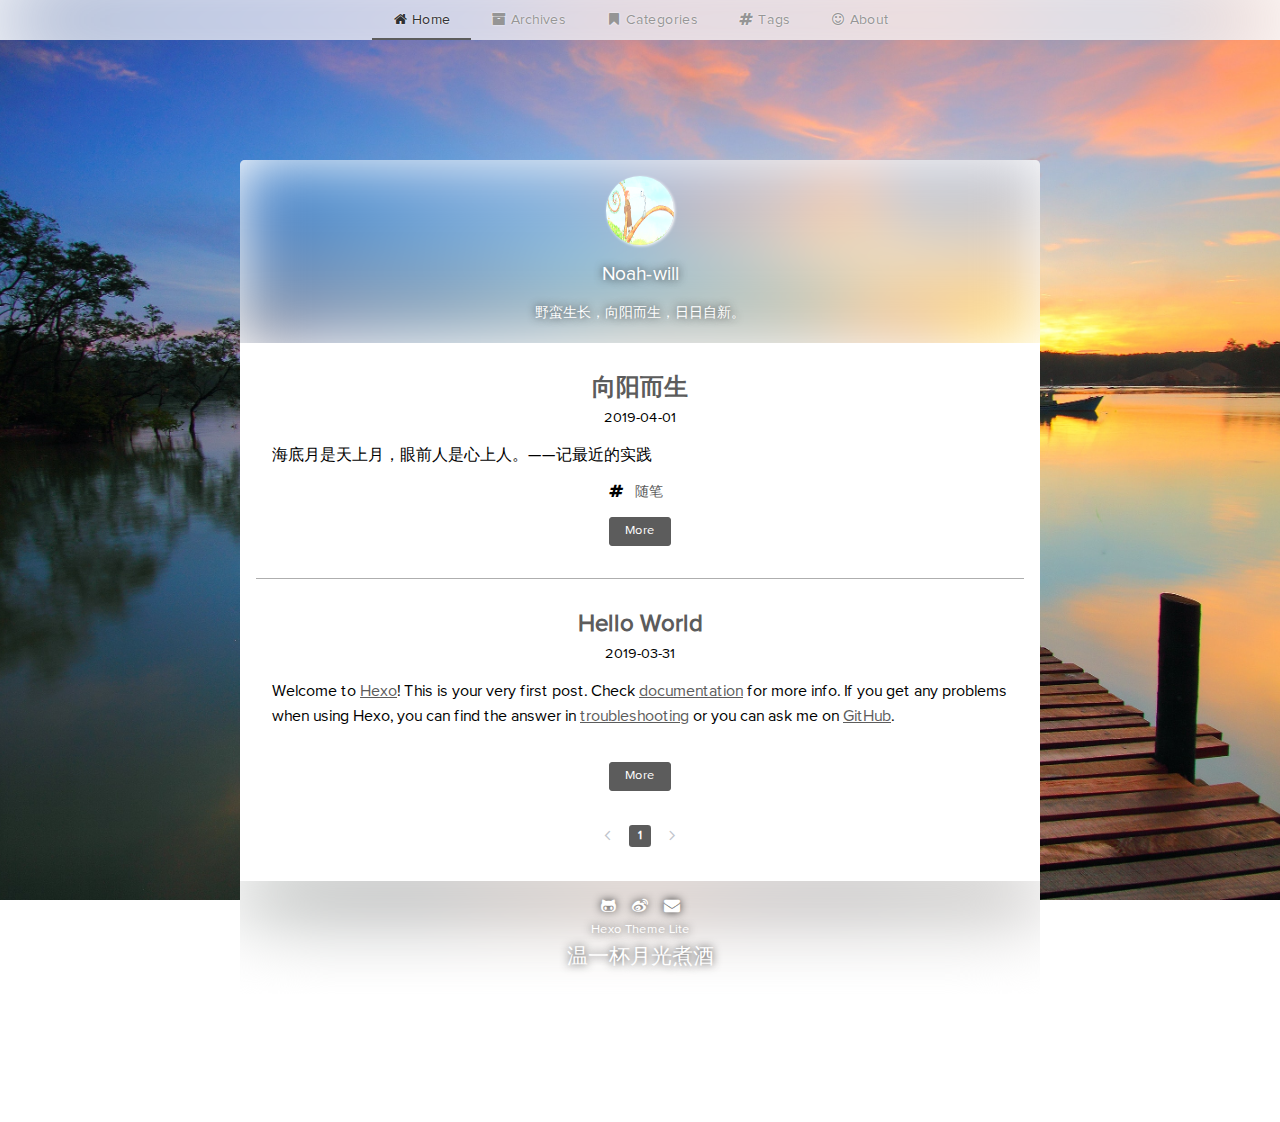
==== about/index.html @ 30b0fc9c "Site updated: 2019-04-03 15:58:16" ====
<!doctype html><html lang="en"><head><meta name="generator" content="Hexo 3.8.0"><meta charset="UTF-8"><meta name="viewport" content="width=device-width,user-scalable=no,initial-scale=1,maximum-scale=1,minimum-scale=1"><meta http-equiv="X-UA-Compatible" content="ie=edge"><link rel="shortcut icon" href="/static/favicon.ico"><title>温一杯月光煮酒</title><link href="/static/css/app.c64eadfc8d3abfc9d85514dba4054813.css" rel="stylesheet"></head><body><div id="app"></div><script type="text/javascript" src="/static/js/manifest.992b63bf2abbf3194771.js"></script><script type="text/javascript" src="/static/js/vendor.e12dc8c9af1f7aa12436.js"></script><script type="text/javascript" src="/static/js/app.bc036f9167871d39aecf.js"></script></body></html>
---- static/css/app.c64eadfc8d3abfc9d85514dba4054813.css ----
#app[data-v-75a8d7e8]{min-height:100vh;display:-webkit-box;display:-ms-flexbox;display:flex;-webkit-box-orient:vertical;-webkit-box-direction:normal;-ms-flex-flow:column nowrap;flex-flow:column nowrap}.app-footer[data-v-75a8d7e8],.app-header[data-v-75a8d7e8]{display:-webkit-box;display:-ms-flexbox;display:flex;-webkit-box-pack:center;-ms-flex-pack:center;justify-content:center;-webkit-box-align:end;-ms-flex-align:end;align-items:flex-end;margin-top:10rem}.app-footer[data-v-75a8d7e8]{-webkit-box-flex:1;-ms-flex-positive:1;flex-grow:1}.app-dep-footer[data-v-75a8d7e8]{margin-top:0;margin-bottom:8rem;-webkit-box-align:start;-ms-flex-align:start;align-items:flex-start}.app-dep-footer>div[data-v-75a8d7e8]{border-bottom-left-radius:.3rem;border-bottom-right-radius:.3rem}.app-body[data-v-75a8d7e8]{box-sizing:border-box;background-color:#fff;padding:2rem 1rem}.app-dep-footer-body[data-v-75a8d7e8]{border-bottom-left-radius:0;border-bottom-right-radius:0}.fade-enter-active,.fade-leave-active{transition:all .2s ease}.fade-enter,.fade-leave-active{opacity:0}#top-nav[data-v-26df1257]{position:fixed;top:0;left:0;right:0;height:40px;z-index:1000;overflow:hidden;color:#fff;text-shadow:1px 1px 8px #444}#top-nav .main-menu[data-v-26df1257]{width:100%}.dropdown-item[data-v-26df1257]{display:-webkit-box;display:-ms-flexbox;display:flex;-webkit-box-align:center;-ms-flex-align:center;align-items:center}.dropdown-item .icon[data-v-26df1257]{width:1rem;text-align:center;margin-right:.3rem}.dropdown-item .item-name[data-v-26df1257]{-webkit-box-flex:1;-ms-flex-positive:1;flex-grow:1}.blur[data-v-26df1257]{display:-webkit-box;display:-ms-flexbox;display:flex;-webkit-box-align:center;-ms-flex-align:center;align-items:center}.menu-btn>span[data-v-26df1257]{margin-right:.2rem}.item-icon[data-v-26df1257]{display:inline-block;width:1rem;text-align:center}.el-menu--horizontal[data-v-26df1257]{display:-webkit-box;display:-ms-flexbox;display:flex;-webkit-box-pack:center;-ms-flex-pack:center;justify-content:center}.el-menu--horizontal .el-menu-item[data-v-26df1257]{line-height:40px;height:40px;text-shadow:0 0 2px #fff;color:#959595}.el-menu--horizontal .el-menu-item i[data-v-26df1257]{color:inherit}.el-menu--horizontal .el-menu-item[data-v-26df1257]:focus,.el-menu--horizontal .el-menu-item[data-v-26df1257]:hover{background-color:hsla(0,0%,100%,0)}.el-menu--horizontal .el-menu-item [data-v-26df1257]{vertical-align:unset}.el-menu--horizontal .is-active[data-v-26df1257]{color:#5c5c5c}.el-menu[data-v-26df1257]{background-color:hsla(0,0%,100%,0)}.container{width:800px;margin-left:auto;margin-right:auto}@media (max-width:768px){.container{width:100%}}@media (max-width:768px){.top-left-padding{padding-left:1rem}}#lite-header[data-v-73f77182]{display:-webkit-box;display:-ms-flexbox;display:flex;-webkit-box-orient:vertical;-webkit-box-direction:normal;-ms-flex-flow:column nowrap;flex-flow:column nowrap;-webkit-box-align:center;-ms-flex-align:center;align-items:center;-webkit-box-pack:center;-ms-flex-pack:center;justify-content:center;text-shadow:0 0 .5rem #2e2e2e;border-top-left-radius:.3rem;border-top-right-radius:.3rem;padding:1rem}.avatar[data-v-73f77182]{display:inline-block;width:4.3rem;height:4.3rem;border-radius:50%;box-shadow:1px 1px 3px #fff}.author[data-v-73f77182]{font-size:1.2em;margin-bottom:.3rem}.description[data-v-73f77182]{font-size:.9em;margin-bottom:.3rem}#lite-footer[data-v-6f0f8eb1]{display:-webkit-box;display:-ms-flexbox;display:flex;-webkit-box-orient:vertical;-webkit-box-direction:normal;-ms-flex-flow:column nowrap;flex-flow:column nowrap;-webkit-box-align:center;-ms-flex-align:center;align-items:center;-webkit-box-pack:center;-ms-flex-pack:center;justify-content:center;text-shadow:0 0 .5rem #2e2e2e;padding:1rem 0 .5rem}#lite-footer>[data-v-6f0f8eb1]{margin-top:0;margin-bottom:.5rem}#lite-footer>[data-v-6f0f8eb1]:last-child{margin-bottom:0}#lite-footer a[data-v-6f0f8eb1]{color:inherit;transition:-webkit-transform .1s;transition:transform .1s;transition:transform .1s,-webkit-transform .1s}#lite-footer a[data-v-6f0f8eb1]:hover{-webkit-transform:scale(1.1);transform:scale(1.1)}.icon-list[data-v-6f0f8eb1]{display:-webkit-box;display:-ms-flexbox;display:flex}.icon-list>a[data-v-6f0f8eb1]{margin:0 .5rem}.powered-by[data-v-6f0f8eb1]{font-size:.8em}.title[data-v-6f0f8eb1]{font-size:1.3em}
/*!
 *  Font Awesome 4.7.0 by @davegandy - http://fontawesome.io - @fontawesome
 *  License - http://fontawesome.io/license (Font: SIL OFL 1.1, CSS: MIT License)
 */@font-face{font-family:FontAwesome;src:url(/static/fonts/fontawesome-webfont.674f50d.eot);src:url(/static/fonts/fontawesome-webfont.674f50d.eot?#iefix&v=4.7.0) format("embedded-opentype"),url(/static/fonts/fontawesome-webfont.af7ae50.woff2) format("woff2"),url(/static/fonts/fontawesome-webfont.fee66e7.woff) format("woff"),url(/static/fonts/fontawesome-webfont.b06871f.ttf) format("truetype"),url(/static/img/fontawesome-webfont.912ec66.svg#fontawesomeregular) format("svg");font-weight:400;font-style:normal}.fa{display:inline-block;font:normal normal normal 14px/1 FontAwesome;font-size:inherit;text-rendering:auto;-webkit-font-smoothing:antialiased;-moz-osx-font-smoothing:grayscale}.fa-lg{font-size:1.33333333em;line-height:.75em;vertical-align:-15%}.fa-2x{font-size:2em}.fa-3x{font-size:3em}.fa-4x{font-size:4em}.fa-5x{font-size:5em}.fa-fw{width:1.28571429em;text-align:center}.fa-ul{padding-left:0;margin-left:2.14285714em;list-style-type:none}.fa-ul>li{position:relative}.fa-li{position:absolute;left:-2.14285714em;width:2.14285714em;top:.14285714em;text-align:center}.fa-li.fa-lg{left:-1.85714286em}.fa-border{padding:.2em .25em .15em;border:.08em solid #eee;border-radius:.1em}.fa-pull-left{float:left}.fa-pull-right{float:right}.fa.fa-pull-left{margin-right:.3em}.fa.fa-pull-right{margin-left:.3em}.pull-right{float:right}.pull-left{float:left}.fa.pull-left{margin-right:.3em}.fa.pull-right{margin-left:.3em}.fa-spin{-webkit-animation:fa-spin 2s infinite linear;animation:fa-spin 2s infinite linear}.fa-pulse{-webkit-animation:fa-spin 1s infinite steps(8);animation:fa-spin 1s infinite steps(8)}@-webkit-keyframes fa-spin{0%{-webkit-transform:rotate(0deg);transform:rotate(0deg)}to{-webkit-transform:rotate(359deg);transform:rotate(359deg)}}@keyframes fa-spin{0%{-webkit-transform:rotate(0deg);transform:rotate(0deg)}to{-webkit-transform:rotate(359deg);transform:rotate(359deg)}}.fa-rotate-90{-ms-filter:"progid:DXImageTransform.Microsoft.BasicImage(rotation=1)";-webkit-transform:rotate(90deg);transform:rotate(90deg)}.fa-rotate-180{-ms-filter:"progid:DXImageTransform.Microsoft.BasicImage(rotation=2)";-webkit-transform:rotate(180deg);transform:rotate(180deg)}.fa-rotate-270{-ms-filter:"progid:DXImageTransform.Microsoft.BasicImage(rotation=3)";-webkit-transform:rotate(270deg);transform:rotate(270deg)}.fa-flip-horizontal{-ms-filter:"progid:DXImageTransform.Microsoft.BasicImage(rotation=0, mirror=1)";-webkit-transform:scaleX(-1);transform:scaleX(-1)}.fa-flip-vertical{-ms-filter:"progid:DXImageTransform.Microsoft.BasicImage(rotation=2, mirror=1)";-webkit-transform:scaleY(-1);transform:scaleY(-1)}:root .fa-flip-horizontal,:root .fa-flip-vertical,:root .fa-rotate-90,:root .fa-rotate-180,:root .fa-rotate-270{-webkit-filter:none;filter:none}.fa-stack{position:relative;display:inline-block;width:2em;height:2em;line-height:2em;vertical-align:middle}.fa-stack-1x,.fa-stack-2x{position:absolute;left:0;width:100%;text-align:center}.fa-stack-1x{line-height:inherit}.fa-stack-2x{font-size:2em}.fa-inverse{color:#fff}.fa-glass:before{content:"\F000"}.fa-music:before{content:"\F001"}.fa-search:before{content:"\F002"}.fa-envelope-o:before{content:"\F003"}.fa-heart:before{content:"\F004"}.fa-star:before{content:"\F005"}.fa-star-o:before{content:"\F006"}.fa-user:before{content:"\F007"}.fa-film:before{content:"\F008"}.fa-th-large:before{content:"\F009"}.fa-th:before{content:"\F00A"}.fa-th-list:before{content:"\F00B"}.fa-check:before{content:"\F00C"}.fa-close:before,.fa-remove:before,.fa-times:before{content:"\F00D"}.fa-search-plus:before{content:"\F00E"}.fa-search-minus:before{content:"\F010"}.fa-power-off:before{content:"\F011"}.fa-signal:before{content:"\F012"}.fa-cog:before,.fa-gear:before{content:"\F013"}.fa-trash-o:before{content:"\F014"}.fa-home:before{content:"\F015"}.fa-file-o:before{content:"\F016"}.fa-clock-o:before{content:"\F017"}.fa-road:before{content:"\F018"}.fa-download:before{content:"\F019"}.fa-arrow-circle-o-down:before{content:"\F01A"}.fa-arrow-circle-o-up:before{content:"\F01B"}.fa-inbox:before{content:"\F01C"}.fa-play-circle-o:before{content:"\F01D"}.fa-repeat:before,.fa-rotate-right:before{content:"\F01E"}.fa-refresh:before{content:"\F021"}.fa-list-alt:before{content:"\F022"}.fa-lock:before{content:"\F023"}.fa-flag:before{content:"\F024"}.fa-headphones:before{content:"\F025"}.fa-volume-off:before{content:"\F026"}.fa-volume-down:before{content:"\F027"}.fa-volume-up:before{content:"\F028"}.fa-qrcode:before{content:"\F029"}.fa-barcode:before{content:"\F02A"}.fa-tag:before{content:"\F02B"}.fa-tags:before{content:"\F02C"}.fa-book:before{content:"\F02D"}.fa-bookmark:before{content:"\F02E"}.fa-print:before{content:"\F02F"}.fa-camera:before{content:"\F030"}.fa-font:before{content:"\F031"}.fa-bold:before{content:"\F032"}.fa-italic:before{content:"\F033"}.fa-text-height:before{content:"\F034"}.fa-text-width:before{content:"\F035"}.fa-align-left:before{content:"\F036"}.fa-align-center:before{content:"\F037"}.fa-align-right:before{content:"\F038"}.fa-align-justify:before{content:"\F039"}.fa-list:before{content:"\F03A"}.fa-dedent:before,.fa-outdent:before{content:"\F03B"}.fa-indent:before{content:"\F03C"}.fa-video-camera:before{content:"\F03D"}.fa-image:before,.fa-photo:before,.fa-picture-o:before{content:"\F03E"}.fa-pencil:before{content:"\F040"}.fa-map-marker:before{content:"\F041"}.fa-adjust:before{content:"\F042"}.fa-tint:before{content:"\F043"}.fa-edit:before,.fa-pencil-square-o:before{content:"\F044"}.fa-share-square-o:before{content:"\F045"}.fa-check-square-o:before{content:"\F046"}.fa-arrows:before{content:"\F047"}.fa-step-backward:before{content:"\F048"}.fa-fast-backward:before{content:"\F049"}.fa-backward:before{content:"\F04A"}.fa-play:before{content:"\F04B"}.fa-pause:before{content:"\F04C"}.fa-stop:before{content:"\F04D"}.fa-forward:before{content:"\F04E"}.fa-fast-forward:before{content:"\F050"}.fa-step-forward:before{content:"\F051"}.fa-eject:before{content:"\F052"}.fa-chevron-left:before{content:"\F053"}.fa-chevron-right:before{content:"\F054"}.fa-plus-circle:before{content:"\F055"}.fa-minus-circle:before{content:"\F056"}.fa-times-circle:before{content:"\F057"}.fa-check-circle:before{content:"\F058"}.fa-question-circle:before{content:"\F059"}.fa-info-circle:before{content:"\F05A"}.fa-crosshairs:before{content:"\F05B"}.fa-times-circle-o:before{content:"\F05C"}.fa-check-circle-o:before{content:"\F05D"}.fa-ban:before{content:"\F05E"}.fa-arrow-left:before{content:"\F060"}.fa-arrow-right:before{content:"\F061"}.fa-arrow-up:before{content:"\F062"}.fa-arrow-down:before{content:"\F063"}.fa-mail-forward:before,.fa-share:before{content:"\F064"}.fa-expand:before{content:"\F065"}.fa-compress:before{content:"\F066"}.fa-plus:before{content:"\F067"}.fa-minus:before{content:"\F068"}.fa-asterisk:before{content:"\F069"}.fa-exclamation-circle:before{content:"\F06A"}.fa-gift:before{content:"\F06B"}.fa-leaf:before{content:"\F06C"}.fa-fire:before{content:"\F06D"}.fa-eye:before{content:"\F06E"}.fa-eye-slash:before{content:"\F070"}.fa-exclamation-triangle:before,.fa-warning:before{content:"\F071"}.fa-plane:before{content:"\F072"}.fa-calendar:before{content:"\F073"}.fa-random:before{content:"\F074"}.fa-comment:before{content:"\F075"}.fa-magnet:before{content:"\F076"}.fa-chevron-up:before{content:"\F077"}.fa-chevron-down:before{content:"\F078"}.fa-retweet:before{content:"\F079"}.fa-shopping-cart:before{content:"\F07A"}.fa-folder:before{content:"\F07B"}.fa-folder-open:before{content:"\F07C"}.fa-arrows-v:before{content:"\F07D"}.fa-arrows-h:before{content:"\F07E"}.fa-bar-chart-o:before,.fa-bar-chart:before{content:"\F080"}.fa-twitter-square:before{content:"\F081"}.fa-facebook-square:before{content:"\F082"}.fa-camera-retro:before{content:"\F083"}.fa-key:before{content:"\F084"}.fa-cogs:before,.fa-gears:before{content:"\F085"}.fa-comments:before{content:"\F086"}.fa-thumbs-o-up:before{content:"\F087"}.fa-thumbs-o-down:before{content:"\F088"}.fa-star-half:before{content:"\F089"}.fa-heart-o:before{content:"\F08A"}.fa-sign-out:before{content:"\F08B"}.fa-linkedin-square:before{content:"\F08C"}.fa-thumb-tack:before{content:"\F08D"}.fa-external-link:before{content:"\F08E"}.fa-sign-in:before{content:"\F090"}.fa-trophy:before{content:"\F091"}.fa-github-square:before{content:"\F092"}.fa-upload:before{content:"\F093"}.fa-lemon-o:before{content:"\F094"}.fa-phone:before{content:"\F095"}.fa-square-o:before{content:"\F096"}.fa-bookmark-o:before{content:"\F097"}.fa-phone-square:before{content:"\F098"}.fa-twitter:before{content:"\F099"}.fa-facebook-f:before,.fa-facebook:before{content:"\F09A"}.fa-github:before{content:"\F09B"}.fa-unlock:before{content:"\F09C"}.fa-credit-card:before{content:"\F09D"}.fa-feed:before,.fa-rss:before{content:"\F09E"}.fa-hdd-o:before{content:"\F0A0"}.fa-bullhorn:before{content:"\F0A1"}.fa-bell:before{content:"\F0F3"}.fa-certificate:before{content:"\F0A3"}.fa-hand-o-right:before{content:"\F0A4"}.fa-hand-o-left:before{content:"\F0A5"}.fa-hand-o-up:before{content:"\F0A6"}.fa-hand-o-down:before{content:"\F0A7"}.fa-arrow-circle-left:before{content:"\F0A8"}.fa-arrow-circle-right:before{content:"\F0A9"}.fa-arrow-circle-up:before{content:"\F0AA"}.fa-arrow-circle-down:before{content:"\F0AB"}.fa-globe:before{content:"\F0AC"}.fa-wrench:before{content:"\F0AD"}.fa-tasks:before{content:"\F0AE"}.fa-filter:before{content:"\F0B0"}.fa-briefcase:before{content:"\F0B1"}.fa-arrows-alt:before{content:"\F0B2"}.fa-group:before,.fa-users:before{content:"\F0C0"}.fa-chain:before,.fa-link:before{content:"\F0C1"}.fa-cloud:before{content:"\F0C2"}.fa-flask:before{content:"\F0C3"}.fa-cut:before,.fa-scissors:before{content:"\F0C4"}.fa-copy:before,.fa-files-o:before{content:"\F0C5"}.fa-paperclip:before{content:"\F0C6"}.fa-floppy-o:before,.fa-save:before{content:"\F0C7"}.fa-square:before{content:"\F0C8"}.fa-bars:before,.fa-navicon:before,.fa-reorder:before{content:"\F0C9"}.fa-list-ul:before{content:"\F0CA"}.fa-list-ol:before{content:"\F0CB"}.fa-strikethrough:before{content:"\F0CC"}.fa-underline:before{content:"\F0CD"}.fa-table:before{content:"\F0CE"}.fa-magic:before{content:"\F0D0"}.fa-truck:before{content:"\F0D1"}.fa-pinterest:before{content:"\F0D2"}.fa-pinterest-square:before{content:"\F0D3"}.fa-google-plus-square:before{content:"\F0D4"}.fa-google-plus:before{content:"\F0D5"}.fa-money:before{content:"\F0D6"}.fa-caret-down:before{content:"\F0D7"}.fa-caret-up:before{content:"\F0D8"}.fa-caret-left:before{content:"\F0D9"}.fa-caret-right:before{content:"\F0DA"}.fa-columns:before{content:"\F0DB"}.fa-sort:before,.fa-unsorted:before{content:"\F0DC"}.fa-sort-desc:before,.fa-sort-down:before{content:"\F0DD"}.fa-sort-asc:before,.fa-sort-up:before{content:"\F0DE"}.fa-envelope:before{content:"\F0E0"}.fa-linkedin:before{content:"\F0E1"}.fa-rotate-left:before,.fa-undo:before{content:"\F0E2"}.fa-gavel:before,.fa-legal:before{content:"\F0E3"}.fa-dashboard:before,.fa-tachometer:before{content:"\F0E4"}.fa-comment-o:before{content:"\F0E5"}.fa-comments-o:before{content:"\F0E6"}.fa-bolt:before,.fa-flash:before{content:"\F0E7"}.fa-sitemap:before{content:"\F0E8"}.fa-umbrella:before{content:"\F0E9"}.fa-clipboard:before,.fa-paste:before{content:"\F0EA"}.fa-lightbulb-o:before{content:"\F0EB"}.fa-exchange:before{content:"\F0EC"}.fa-cloud-download:before{content:"\F0ED"}.fa-cloud-upload:before{content:"\F0EE"}.fa-user-md:before{content:"\F0F0"}.fa-stethoscope:before{content:"\F0F1"}.fa-suitcase:before{content:"\F0F2"}.fa-bell-o:before{content:"\F0A2"}.fa-coffee:before{content:"\F0F4"}.fa-cutlery:before{content:"\F0F5"}.fa-file-text-o:before{content:"\F0F6"}.fa-building-o:before{content:"\F0F7"}.fa-hospital-o:before{content:"\F0F8"}.fa-ambulance:before{content:"\F0F9"}.fa-medkit:before{content:"\F0FA"}.fa-fighter-jet:before{content:"\F0FB"}.fa-beer:before{content:"\F0FC"}.fa-h-square:before{content:"\F0FD"}.fa-plus-square:before{content:"\F0FE"}.fa-angle-double-left:before{content:"\F100"}.fa-angle-double-right:before{content:"\F101"}.fa-angle-double-up:before{content:"\F102"}.fa-angle-double-down:before{content:"\F103"}.fa-angle-left:before{content:"\F104"}.fa-angle-right:before{content:"\F105"}.fa-angle-up:before{content:"\F106"}.fa-angle-down:before{content:"\F107"}.fa-desktop:before{content:"\F108"}.fa-laptop:before{content:"\F109"}.fa-tablet:before{content:"\F10A"}.fa-mobile-phone:before,.fa-mobile:before{content:"\F10B"}.fa-circle-o:before{content:"\F10C"}.fa-quote-left:before{content:"\F10D"}.fa-quote-right:before{content:"\F10E"}.fa-spinner:before{content:"\F110"}.fa-circle:before{content:"\F111"}.fa-mail-reply:before,.fa-reply:before{content:"\F112"}.fa-github-alt:before{content:"\F113"}.fa-folder-o:before{content:"\F114"}.fa-folder-open-o:before{content:"\F115"}.fa-smile-o:before{content:"\F118"}.fa-frown-o:before{content:"\F119"}.fa-meh-o:before{content:"\F11A"}.fa-gamepad:before{content:"\F11B"}.fa-keyboard-o:before{content:"\F11C"}.fa-flag-o:before{content:"\F11D"}.fa-flag-checkered:before{content:"\F11E"}.fa-terminal:before{content:"\F120"}.fa-code:before{content:"\F121"}.fa-mail-reply-all:before,.fa-reply-all:before{content:"\F122"}.fa-star-half-empty:before,.fa-star-half-full:before,.fa-star-half-o:before{content:"\F123"}.fa-location-arrow:before{content:"\F124"}.fa-crop:before{content:"\F125"}.fa-code-fork:before{content:"\F126"}.fa-chain-broken:before,.fa-unlink:before{content:"\F127"}.fa-question:before{content:"\F128"}.fa-info:before{content:"\F129"}.fa-exclamation:before{content:"\F12A"}.fa-superscript:before{content:"\F12B"}.fa-subscript:before{content:"\F12C"}.fa-eraser:before{content:"\F12D"}.fa-puzzle-piece:before{content:"\F12E"}.fa-microphone:before{content:"\F130"}.fa-microphone-slash:before{content:"\F131"}.fa-shield:before{content:"\F132"}.fa-calendar-o:before{content:"\F133"}.fa-fire-extinguisher:before{content:"\F134"}.fa-rocket:before{content:"\F135"}.fa-maxcdn:before{content:"\F136"}.fa-chevron-circle-left:before{content:"\F137"}.fa-chevron-circle-right:before{content:"\F138"}.fa-chevron-circle-up:before{content:"\F139"}.fa-chevron-circle-down:before{content:"\F13A"}.fa-html5:before{content:"\F13B"}.fa-css3:before{content:"\F13C"}.fa-anchor:before{content:"\F13D"}.fa-unlock-alt:before{content:"\F13E"}.fa-bullseye:before{content:"\F140"}.fa-ellipsis-h:before{content:"\F141"}.fa-ellipsis-v:before{content:"\F142"}.fa-rss-square:before{content:"\F143"}.fa-play-circle:before{content:"\F144"}.fa-ticket:before{content:"\F145"}.fa-minus-square:before{content:"\F146"}.fa-minus-square-o:before{content:"\F147"}.fa-level-up:before{content:"\F148"}.fa-level-down:before{content:"\F149"}.fa-check-square:before{content:"\F14A"}.fa-pencil-square:before{content:"\F14B"}.fa-external-link-square:before{content:"\F14C"}.fa-share-square:before{content:"\F14D"}.fa-compass:before{content:"\F14E"}.fa-caret-square-o-down:before,.fa-toggle-down:before{content:"\F150"}.fa-caret-square-o-up:before,.fa-toggle-up:before{content:"\F151"}.fa-caret-square-o-right:before,.fa-toggle-right:before{content:"\F152"}.fa-eur:before,.fa-euro:before{content:"\F153"}.fa-gbp:before{content:"\F154"}.fa-dollar:before,.fa-usd:before{content:"\F155"}.fa-inr:before,.fa-rupee:before{content:"\F156"}.fa-cny:before,.fa-jpy:before,.fa-rmb:before,.fa-yen:before{content:"\F157"}.fa-rouble:before,.fa-rub:before,.fa-ruble:before{content:"\F158"}.fa-krw:before,.fa-won:before{content:"\F159"}.fa-bitcoin:before,.fa-btc:before{content:"\F15A"}.fa-file:before{content:"\F15B"}.fa-file-text:before{content:"\F15C"}.fa-sort-alpha-asc:before{content:"\F15D"}.fa-sort-alpha-desc:before{content:"\F15E"}.fa-sort-amount-asc:before{content:"\F160"}.fa-sort-amount-desc:before{content:"\F161"}.fa-sort-numeric-asc:before{content:"\F162"}.fa-sort-numeric-desc:before{content:"\F163"}.fa-thumbs-up:before{content:"\F164"}.fa-thumbs-down:before{content:"\F165"}.fa-youtube-square:before{content:"\F166"}.fa-youtube:before{content:"\F167"}.fa-xing:before{content:"\F168"}.fa-xing-square:before{content:"\F169"}.fa-youtube-play:before{content:"\F16A"}.fa-dropbox:before{content:"\F16B"}.fa-stack-overflow:before{content:"\F16C"}.fa-instagram:before{content:"\F16D"}.fa-flickr:before{content:"\F16E"}.fa-adn:before{content:"\F170"}.fa-bitbucket:before{content:"\F171"}.fa-bitbucket-square:before{content:"\F172"}.fa-tumblr:before{content:"\F173"}.fa-tumblr-square:before{content:"\F174"}.fa-long-arrow-down:before{content:"\F175"}.fa-long-arrow-up:before{content:"\F176"}.fa-long-arrow-left:before{content:"\F177"}.fa-long-arrow-right:before{content:"\F178"}.fa-apple:before{content:"\F179"}.fa-windows:before{content:"\F17A"}.fa-android:before{content:"\F17B"}.fa-linux:before{content:"\F17C"}.fa-dribbble:before{content:"\F17D"}.fa-skype:before{content:"\F17E"}.fa-foursquare:before{content:"\F180"}.fa-trello:before{content:"\F181"}.fa-female:before{content:"\F182"}.fa-male:before{content:"\F183"}.fa-gittip:before,.fa-gratipay:before{content:"\F184"}.fa-sun-o:before{content:"\F185"}.fa-moon-o:before{content:"\F186"}.fa-archive:before{content:"\F187"}.fa-bug:before{content:"\F188"}.fa-vk:before{content:"\F189"}.fa-weibo:before{content:"\F18A"}.fa-renren:before{content:"\F18B"}.fa-pagelines:before{content:"\F18C"}.fa-stack-exchange:before{content:"\F18D"}.fa-arrow-circle-o-right:before{content:"\F18E"}.fa-arrow-circle-o-left:before{content:"\F190"}.fa-caret-square-o-left:before,.fa-toggle-left:before{content:"\F191"}.fa-dot-circle-o:before{content:"\F192"}.fa-wheelchair:before{content:"\F193"}.fa-vimeo-square:before{content:"\F194"}.fa-try:before,.fa-turkish-lira:before{content:"\F195"}.fa-plus-square-o:before{content:"\F196"}.fa-space-shuttle:before{content:"\F197"}.fa-slack:before{content:"\F198"}.fa-envelope-square:before{content:"\F199"}.fa-wordpress:before{content:"\F19A"}.fa-openid:before{content:"\F19B"}.fa-bank:before,.fa-institution:before,.fa-university:before{content:"\F19C"}.fa-graduation-cap:before,.fa-mortar-board:before{content:"\F19D"}.fa-yahoo:before{content:"\F19E"}.fa-google:before{content:"\F1A0"}.fa-reddit:before{content:"\F1A1"}.fa-reddit-square:before{content:"\F1A2"}.fa-stumbleupon-circle:before{content:"\F1A3"}.fa-stumbleupon:before{content:"\F1A4"}.fa-delicious:before{content:"\F1A5"}.fa-digg:before{content:"\F1A6"}.fa-pied-piper-pp:before{content:"\F1A7"}.fa-pied-piper-alt:before{content:"\F1A8"}.fa-drupal:before{content:"\F1A9"}.fa-joomla:before{content:"\F1AA"}.fa-language:before{content:"\F1AB"}.fa-fax:before{content:"\F1AC"}.fa-building:before{content:"\F1AD"}.fa-child:before{content:"\F1AE"}.fa-paw:before{content:"\F1B0"}.fa-spoon:before{content:"\F1B1"}.fa-cube:before{content:"\F1B2"}.fa-cubes:before{content:"\F1B3"}.fa-behance:before{content:"\F1B4"}.fa-behance-square:before{content:"\F1B5"}.fa-steam:before{content:"\F1B6"}.fa-steam-square:before{content:"\F1B7"}.fa-recycle:before{content:"\F1B8"}.fa-automobile:before,.fa-car:before{content:"\F1B9"}.fa-cab:before,.fa-taxi:before{content:"\F1BA"}.fa-tree:before{content:"\F1BB"}.fa-spotify:before{content:"\F1BC"}.fa-deviantart:before{content:"\F1BD"}.fa-soundcloud:before{content:"\F1BE"}.fa-database:before{content:"\F1C0"}.fa-file-pdf-o:before{content:"\F1C1"}.fa-file-word-o:before{content:"\F1C2"}.fa-file-excel-o:before{content:"\F1C3"}.fa-file-powerpoint-o:before{content:"\F1C4"}.fa-file-image-o:before,.fa-file-photo-o:before,.fa-file-picture-o:before{content:"\F1C5"}.fa-file-archive-o:before,.fa-file-zip-o:before{content:"\F1C6"}.fa-file-audio-o:before,.fa-file-sound-o:before{content:"\F1C7"}.fa-file-movie-o:before,.fa-file-video-o:before{content:"\F1C8"}.fa-file-code-o:before{content:"\F1C9"}.fa-vine:before{content:"\F1CA"}.fa-codepen:before{content:"\F1CB"}.fa-jsfiddle:before{content:"\F1CC"}.fa-life-bouy:before,.fa-life-buoy:before,.fa-life-ring:before,.fa-life-saver:before,.fa-support:before{content:"\F1CD"}.fa-circle-o-notch:before{content:"\F1CE"}.fa-ra:before,.fa-rebel:before,.fa-resistance:before{content:"\F1D0"}.fa-empire:before,.fa-ge:before{content:"\F1D1"}.fa-git-square:before{content:"\F1D2"}.fa-git:before{content:"\F1D3"}.fa-hacker-news:before,.fa-y-combinator-square:before,.fa-yc-square:before{content:"\F1D4"}.fa-tencent-weibo:before{content:"\F1D5"}.fa-qq:before{content:"\F1D6"}.fa-wechat:before,.fa-weixin:before{content:"\F1D7"}.fa-paper-plane:before,.fa-send:before{content:"\F1D8"}.fa-paper-plane-o:before,.fa-send-o:before{content:"\F1D9"}.fa-history:before{content:"\F1DA"}.fa-circle-thin:before{content:"\F1DB"}.fa-header:before{content:"\F1DC"}.fa-paragraph:before{content:"\F1DD"}.fa-sliders:before{content:"\F1DE"}.fa-share-alt:before{content:"\F1E0"}.fa-share-alt-square:before{content:"\F1E1"}.fa-bomb:before{content:"\F1E2"}.fa-futbol-o:before,.fa-soccer-ball-o:before{content:"\F1E3"}.fa-tty:before{content:"\F1E4"}.fa-binoculars:before{content:"\F1E5"}.fa-plug:before{content:"\F1E6"}.fa-slideshare:before{content:"\F1E7"}.fa-twitch:before{content:"\F1E8"}.fa-yelp:before{content:"\F1E9"}.fa-newspaper-o:before{content:"\F1EA"}.fa-wifi:before{content:"\F1EB"}.fa-calculator:before{content:"\F1EC"}.fa-paypal:before{content:"\F1ED"}.fa-google-wallet:before{content:"\F1EE"}.fa-cc-visa:before{content:"\F1F0"}.fa-cc-mastercard:before{content:"\F1F1"}.fa-cc-discover:before{content:"\F1F2"}.fa-cc-amex:before{content:"\F1F3"}.fa-cc-paypal:before{content:"\F1F4"}.fa-cc-stripe:before{content:"\F1F5"}.fa-bell-slash:before{content:"\F1F6"}.fa-bell-slash-o:before{content:"\F1F7"}.fa-trash:before{content:"\F1F8"}.fa-copyright:before{content:"\F1F9"}.fa-at:before{content:"\F1FA"}.fa-eyedropper:before{content:"\F1FB"}.fa-paint-brush:before{content:"\F1FC"}.fa-birthday-cake:before{content:"\F1FD"}.fa-area-chart:before{content:"\F1FE"}.fa-pie-chart:before{content:"\F200"}.fa-line-chart:before{content:"\F201"}.fa-lastfm:before{content:"\F202"}.fa-lastfm-square:before{content:"\F203"}.fa-toggle-off:before{content:"\F204"}.fa-toggle-on:before{content:"\F205"}.fa-bicycle:before{content:"\F206"}.fa-bus:before{content:"\F207"}.fa-ioxhost:before{content:"\F208"}.fa-angellist:before{content:"\F209"}.fa-cc:before{content:"\F20A"}.fa-ils:before,.fa-shekel:before,.fa-sheqel:before{content:"\F20B"}.fa-meanpath:before{content:"\F20C"}.fa-buysellads:before{content:"\F20D"}.fa-connectdevelop:before{content:"\F20E"}.fa-dashcube:before{content:"\F210"}.fa-forumbee:before{content:"\F211"}.fa-leanpub:before{content:"\F212"}.fa-sellsy:before{content:"\F213"}.fa-shirtsinbulk:before{content:"\F214"}.fa-simplybuilt:before{content:"\F215"}.fa-skyatlas:before{content:"\F216"}.fa-cart-plus:before{content:"\F217"}.fa-cart-arrow-down:before{content:"\F218"}.fa-diamond:before{content:"\F219"}.fa-ship:before{content:"\F21A"}.fa-user-secret:before{content:"\F21B"}.fa-motorcycle:before{content:"\F21C"}.fa-street-view:before{content:"\F21D"}.fa-heartbeat:before{content:"\F21E"}.fa-venus:before{content:"\F221"}.fa-mars:before{content:"\F222"}.fa-mercury:before{content:"\F223"}.fa-intersex:before,.fa-transgender:before{content:"\F224"}.fa-transgender-alt:before{content:"\F225"}.fa-venus-double:before{content:"\F226"}.fa-mars-double:before{content:"\F227"}.fa-venus-mars:before{content:"\F228"}.fa-mars-stroke:before{content:"\F229"}.fa-mars-stroke-v:before{content:"\F22A"}.fa-mars-stroke-h:before{content:"\F22B"}.fa-neuter:before{content:"\F22C"}.fa-genderless:before{content:"\F22D"}.fa-facebook-official:before{content:"\F230"}.fa-pinterest-p:before{content:"\F231"}.fa-whatsapp:before{content:"\F232"}.fa-server:before{content:"\F233"}.fa-user-plus:before{content:"\F234"}.fa-user-times:before{content:"\F235"}.fa-bed:before,.fa-hotel:before{content:"\F236"}.fa-viacoin:before{content:"\F237"}.fa-train:before{content:"\F238"}.fa-subway:before{content:"\F239"}.fa-medium:before{content:"\F23A"}.fa-y-combinator:before,.fa-yc:before{content:"\F23B"}.fa-optin-monster:before{content:"\F23C"}.fa-opencart:before{content:"\F23D"}.fa-expeditedssl:before{content:"\F23E"}.fa-battery-4:before,.fa-battery-full:before,.fa-battery:before{content:"\F240"}.fa-battery-3:before,.fa-battery-three-quarters:before{content:"\F241"}.fa-battery-2:before,.fa-battery-half:before{content:"\F242"}.fa-battery-1:before,.fa-battery-quarter:before{content:"\F243"}.fa-battery-0:before,.fa-battery-empty:before{content:"\F244"}.fa-mouse-pointer:before{content:"\F245"}.fa-i-cursor:before{content:"\F246"}.fa-object-group:before{content:"\F247"}.fa-object-ungroup:before{content:"\F248"}.fa-sticky-note:before{content:"\F249"}.fa-sticky-note-o:before{content:"\F24A"}.fa-cc-jcb:before{content:"\F24B"}.fa-cc-diners-club:before{content:"\F24C"}.fa-clone:before{content:"\F24D"}.fa-balance-scale:before{content:"\F24E"}.fa-hourglass-o:before{content:"\F250"}.fa-hourglass-1:before,.fa-hourglass-start:before{content:"\F251"}.fa-hourglass-2:before,.fa-hourglass-half:before{content:"\F252"}.fa-hourglass-3:before,.fa-hourglass-end:before{content:"\F253"}.fa-hourglass:before{content:"\F254"}.fa-hand-grab-o:before,.fa-hand-rock-o:before{content:"\F255"}.fa-hand-paper-o:before,.fa-hand-stop-o:before{content:"\F256"}.fa-hand-scissors-o:before{content:"\F257"}.fa-hand-lizard-o:before{content:"\F258"}.fa-hand-spock-o:before{content:"\F259"}.fa-hand-pointer-o:before{content:"\F25A"}.fa-hand-peace-o:before{content:"\F25B"}.fa-trademark:before{content:"\F25C"}.fa-registered:before{content:"\F25D"}.fa-creative-commons:before{content:"\F25E"}.fa-gg:before{content:"\F260"}.fa-gg-circle:before{content:"\F261"}.fa-tripadvisor:before{content:"\F262"}.fa-odnoklassniki:before{content:"\F263"}.fa-odnoklassniki-square:before{content:"\F264"}.fa-get-pocket:before{content:"\F265"}.fa-wikipedia-w:before{content:"\F266"}.fa-safari:before{content:"\F267"}.fa-chrome:before{content:"\F268"}.fa-firefox:before{content:"\F269"}.fa-opera:before{content:"\F26A"}.fa-internet-explorer:before{content:"\F26B"}.fa-television:before,.fa-tv:before{content:"\F26C"}.fa-contao:before{content:"\F26D"}.fa-500px:before{content:"\F26E"}.fa-amazon:before{content:"\F270"}.fa-calendar-plus-o:before{content:"\F271"}.fa-calendar-minus-o:before{content:"\F272"}.fa-calendar-times-o:before{content:"\F273"}.fa-calendar-check-o:before{content:"\F274"}.fa-industry:before{content:"\F275"}.fa-map-pin:before{content:"\F276"}.fa-map-signs:before{content:"\F277"}.fa-map-o:before{content:"\F278"}.fa-map:before{content:"\F279"}.fa-commenting:before{content:"\F27A"}.fa-commenting-o:before{content:"\F27B"}.fa-houzz:before{content:"\F27C"}.fa-vimeo:before{content:"\F27D"}.fa-black-tie:before{content:"\F27E"}.fa-fonticons:before{content:"\F280"}.fa-reddit-alien:before{content:"\F281"}.fa-edge:before{content:"\F282"}.fa-credit-card-alt:before{content:"\F283"}.fa-codiepie:before{content:"\F284"}.fa-modx:before{content:"\F285"}.fa-fort-awesome:before{content:"\F286"}.fa-usb:before{content:"\F287"}.fa-product-hunt:before{content:"\F288"}.fa-mixcloud:before{content:"\F289"}.fa-scribd:before{content:"\F28A"}.fa-pause-circle:before{content:"\F28B"}.fa-pause-circle-o:before{content:"\F28C"}.fa-stop-circle:before{content:"\F28D"}.fa-stop-circle-o:before{content:"\F28E"}.fa-shopping-bag:before{content:"\F290"}.fa-shopping-basket:before{content:"\F291"}.fa-hashtag:before{content:"\F292"}.fa-bluetooth:before{content:"\F293"}.fa-bluetooth-b:before{content:"\F294"}.fa-percent:before{content:"\F295"}.fa-gitlab:before{content:"\F296"}.fa-wpbeginner:before{content:"\F297"}.fa-wpforms:before{content:"\F298"}.fa-envira:before{content:"\F299"}.fa-universal-access:before{content:"\F29A"}.fa-wheelchair-alt:before{content:"\F29B"}.fa-question-circle-o:before{content:"\F29C"}.fa-blind:before{content:"\F29D"}.fa-audio-description:before{content:"\F29E"}.fa-volume-control-phone:before{content:"\F2A0"}.fa-braille:before{content:"\F2A1"}.fa-assistive-listening-systems:before{content:"\F2A2"}.fa-american-sign-language-interpreting:before,.fa-asl-interpreting:before{content:"\F2A3"}.fa-deaf:before,.fa-deafness:before,.fa-hard-of-hearing:before{content:"\F2A4"}.fa-glide:before{content:"\F2A5"}.fa-glide-g:before{content:"\F2A6"}.fa-sign-language:before,.fa-signing:before{content:"\F2A7"}.fa-low-vision:before{content:"\F2A8"}.fa-viadeo:before{content:"\F2A9"}.fa-viadeo-square:before{content:"\F2AA"}.fa-snapchat:before{content:"\F2AB"}.fa-snapchat-ghost:before{content:"\F2AC"}.fa-snapchat-square:before{content:"\F2AD"}.fa-pied-piper:before{content:"\F2AE"}.fa-first-order:before{content:"\F2B0"}.fa-yoast:before{content:"\F2B1"}.fa-themeisle:before{content:"\F2B2"}.fa-google-plus-circle:before,.fa-google-plus-official:before{content:"\F2B3"}.fa-fa:before,.fa-font-awesome:before{content:"\F2B4"}.fa-handshake-o:before{content:"\F2B5"}.fa-envelope-open:before{content:"\F2B6"}.fa-envelope-open-o:before{content:"\F2B7"}.fa-linode:before{content:"\F2B8"}.fa-address-book:before{content:"\F2B9"}.fa-address-book-o:before{content:"\F2BA"}.fa-address-card:before,.fa-vcard:before{content:"\F2BB"}.fa-address-card-o:before,.fa-vcard-o:before{content:"\F2BC"}.fa-user-circle:before{content:"\F2BD"}.fa-user-circle-o:before{content:"\F2BE"}.fa-user-o:before{content:"\F2C0"}.fa-id-badge:before{content:"\F2C1"}.fa-drivers-license:before,.fa-id-card:before{content:"\F2C2"}.fa-drivers-license-o:before,.fa-id-card-o:before{content:"\F2C3"}.fa-quora:before{content:"\F2C4"}.fa-free-code-camp:before{content:"\F2C5"}.fa-telegram:before{content:"\F2C6"}.fa-thermometer-4:before,.fa-thermometer-full:before,.fa-thermometer:before{content:"\F2C7"}.fa-thermometer-3:before,.fa-thermometer-three-quarters:before{content:"\F2C8"}.fa-thermometer-2:before,.fa-thermometer-half:before{content:"\F2C9"}.fa-thermometer-1:before,.fa-thermometer-quarter:before{content:"\F2CA"}.fa-thermometer-0:before,.fa-thermometer-empty:before{content:"\F2CB"}.fa-shower:before{content:"\F2CC"}.fa-bath:before,.fa-bathtub:before,.fa-s15:before{content:"\F2CD"}.fa-podcast:before{content:"\F2CE"}.fa-window-maximize:before{content:"\F2D0"}.fa-window-minimize:before{content:"\F2D1"}.fa-window-restore:before{content:"\F2D2"}.fa-times-rectangle:before,.fa-window-close:before{content:"\F2D3"}.fa-times-rectangle-o:before,.fa-window-close-o:before{content:"\F2D4"}.fa-bandcamp:before{content:"\F2D5"}.fa-grav:before{content:"\F2D6"}.fa-etsy:before{content:"\F2D7"}.fa-imdb:before{content:"\F2D8"}.fa-ravelry:before{content:"\F2D9"}.fa-eercast:before{content:"\F2DA"}.fa-microchip:before{content:"\F2DB"}.fa-snowflake-o:before{content:"\F2DC"}.fa-superpowers:before{content:"\F2DD"}.fa-wpexplorer:before{content:"\F2DE"}.fa-meetup:before{content:"\F2E0"}.sr-only{position:absolute;width:1px;height:1px;padding:0;margin:-1px;overflow:hidden;clip:rect(0,0,0,0);border:0}.sr-only-focusable:active,.sr-only-focusable:focus{position:static;width:auto;height:auto;margin:0;overflow:visible;clip:auto}@font-face{font-family:Proxima Nova Rg;src:url(/static/fonts/proximanova.943bfb3.eot);src:url(/static/fonts/proximanova.943bfb3.eot?#iefix) format("embedded-opentype"),url(/static/fonts/proximanova.3d5b0ad.woff) format("woff"),url(/static/fonts/proximanova.e82905b.ttf) format("truetype"),url("/static/img/proximanova.80c0947.svg#Proxima Nova Rg") format("svg");font-style:normal;font-weight:400}@font-face{font-family:Fira Code;src:url(/static/fonts/FiraCode-Regular.32d1e9f.eot);src:url(/static/fonts/FiraCode-Regular.32d1e9f.eot?#iefix) format("embedded-opentype"),url(/static/fonts/FiraCode-Regular.2fe2d29.woff) format("woff"),url(/static/fonts/FiraCode-Regular.cb83346.ttf) format("truetype"),url(/static/img/FiraCode-Regular.7894876.svg#Fira\ Code) format("svg");font-style:normal;font-weight:400}html{font-family:Proxima Nova Rg,Helvetica Neue,Helvetica,PingFang SC,Hiragino Sans GB,Microsoft YaHei,\\5FAE\8F6F\96C5\9ED1,Arial,sans-serif!important}code,pre{font-family:Fira-Code,Consolas,Proxima Nova Rg,Helvetica Neue,Helvetica,PingFang SC,Hiragino Sans GB,Microsoft YaHei,\\5FAE\8F6F\96C5\9ED1,Arial,sans-serif!important;-webkit-font-variant-ligatures:common-ligatures;font-variant-ligatures:common-ligatures}button,input,select,textarea{font-family:inherit}body{overflow-y:scroll}a{color:#5c5c5c;text-decoration:none;transition:all .2s}a:hover{color:#7d7d7d}
/*! normalize.css v7.0.0 | MIT License | github.com/necolas/normalize.css */html{line-height:1.15;-ms-text-size-adjust:100%;-webkit-text-size-adjust:100%}body{margin:0}article,aside,footer,header,nav,section{display:block}h1{font-size:2em;margin:.67em 0}figcaption,figure,main{display:block}figure{margin:1em 40px}hr{box-sizing:content-box;height:0;overflow:visible}pre{font-family:monospace,monospace;font-size:1em}a{background-color:transparent;-webkit-text-decoration-skip:objects}abbr[title]{border-bottom:none;text-decoration:underline;-webkit-text-decoration:underline dotted;text-decoration:underline dotted}b,strong{font-weight:inherit;font-weight:bolder}code,kbd,samp{font-family:monospace,monospace;font-size:1em}dfn{font-style:italic}mark{background-color:#ff0;color:#000}small{font-size:80%}sub,sup{font-size:75%;line-height:0;position:relative;vertical-align:baseline}sub{bottom:-.25em}sup{top:-.5em}audio,video{display:inline-block}audio:not([controls]){display:none;height:0}img{border-style:none}svg:not(:root){overflow:hidden}button,input,optgroup,select,textarea{font-family:sans-serif;font-size:100%;line-height:1.15;margin:0}button,input{overflow:visible}button,select{text-transform:none}[type=reset],[type=submit],button,html [type=button]{-webkit-appearance:button}[type=button]::-moz-focus-inner,[type=reset]::-moz-focus-inner,[type=submit]::-moz-focus-inner,button::-moz-focus-inner{border-style:none;padding:0}[type=button]:-moz-focusring,[type=reset]:-moz-focusring,[type=submit]:-moz-focusring,button:-moz-focusring{outline:1px dotted ButtonText}fieldset{padding:.35em .75em .625em}legend{box-sizing:border-box;color:inherit;display:table;max-width:100%;padding:0;white-space:normal}progress{display:inline-block;vertical-align:baseline}textarea{overflow:auto}[type=checkbox],[type=radio]{box-sizing:border-box;padding:0}[type=number]::-webkit-inner-spin-button,[type=number]::-webkit-outer-spin-button{height:auto}[type=search]{-webkit-appearance:textfield;outline-offset:-2px}[type=search]::-webkit-search-cancel-button,[type=search]::-webkit-search-decoration{-webkit-appearance:none}::-webkit-file-upload-button{-webkit-appearance:button;font:inherit}details,menu{display:block}summary{display:list-item}canvas{display:inline-block}[hidden],template{display:none}.el-carousel__item,.el-carousel__mask{position:absolute;height:100%;top:0;left:0}.el-fade-in-enter,.el-fade-in-leave-active,.el-fade-in-linear-enter,.el-fade-in-linear-leave,.el-fade-in-linear-leave-active,.fade-in-linear-enter,.fade-in-linear-leave,.fade-in-linear-leave-active{opacity:0}.el-carousel__arrow,.el-carousel__button{outline:0}.el-col-pull-1,.el-col-pull-2,.el-col-pull-3,.el-col-pull-4,.el-col-pull-5,.el-col-pull-6,.el-col-pull-7,.el-col-pull-8,.el-col-pull-9,.el-col-pull-10,.el-col-pull-11,.el-col-pull-12,.el-col-pull-13,.el-col-pull-14,.el-col-pull-15,.el-col-pull-16,.el-col-pull-17,.el-col-pull-18,.el-col-pull-19,.el-col-pull-20,.el-col-pull-21,.el-col-pull-22,.el-col-pull-23,.el-col-pull-24,.el-col-push-1,.el-col-push-2,.el-col-push-3,.el-col-push-4,.el-col-push-5,.el-col-push-6,.el-col-push-7,.el-col-push-8,.el-col-push-9,.el-col-push-10,.el-col-push-11,.el-col-push-13,.el-col-push-14,.el-col-push-15,.el-col-push-16,.el-col-push-17,.el-col-push-18,.el-col-push-19,.el-col-push-20,.el-col-push-21,.el-col-push-22,.el-col-push-23,.el-col-push-24{position:relative}.el-tree-node:focus>.el-tree-node__content,.el-tree-node__content:hover{background-color:#f5f7fa}.el-tree__empty-text{color:#6f7180}.el-tree-node{outline:0}.el-tree-node__expand-icon{-webkit-transform:rotate(0);transform:rotate(0)}.el-tree--highlight-current .el-tree-node.is-current>.el-tree-node__content{background-color:#f0f7ff}.el-menu,.el-menu li{list-style:none}.el-menu,.el-menu--horizontal .el-menu-item:focus,.el-menu--horizontal .el-menu-item:hover,.el-menu--horizontal .el-submenu .el-submenu__title:hover,.el-menu--horizontal .el-submenu>.el-menu{background-color:#fff}.el-menu--horizontal .el-menu-item:focus,.el-menu--horizontal .el-menu-item:hover,.el-menu--horizontal .el-submenu:focus,.el-menu--horizontal .el-submenu__title:hover{outline:0}.el-menu--horizontal>.el-menu-item.is-active,.el-menu--horizontal>.el-submenu.is-active .el-submenu__title{border-bottom:2px solid #409eff}.el-menu-item,.el-submenu__title{height:56px;line-height:56px;padding:0 20px;cursor:pointer;position:relative;white-space:nowrap}.el-menu-item:focus,.el-menu-item:hover{outline:0;background-color:#ecf5ff}.el-menu-item.is-active{color:#409eff}.el-submenu__title:hover{background-color:#ecf5ff}.el-submenu.is-active .el-submenu__title{border-bottom-color:#409eff}.el-button{outline:0}.el-button:focus,.el-button:hover{color:#409eff;border-color:#c6e2ff;background-color:#ecf5ff}.el-button:active{color:#3a8ee6;border-color:#3a8ee6;outline:0}.el-button.is-plain:focus,.el-button.is-plain:hover{border-color:#409eff;color:#409eff}.el-button.is-active,.el-button.is-plain:active{color:#3a8ee6;border-color:#3a8ee6}.el-button.is-plain:active{outline:0}.el-button--primary{background-color:#409eff;border-color:#409eff}.el-button--primary:focus,.el-button--primary:hover{background:#66b1ff;border-color:#66b1ff}.el-button--primary.is-active,.el-button--primary:active{background:#3a8ee6;border-color:#3a8ee6;color:#fff}.el-button--primary:active{outline:0}.el-button--primary.is-disabled,.el-button--primary.is-disabled:active,.el-button--primary.is-disabled:focus,.el-button--primary.is-disabled:hover{background-color:#a0cfff;border-color:#a0cfff}.el-button--primary.is-plain{color:#409eff;background:#ecf5ff;border-color:#b3d8ff}.el-button--primary.is-plain:focus,.el-button--primary.is-plain:hover{background:#409eff;border-color:#409eff}.el-button--primary.is-plain:active{background:#3a8ee6;border-color:#3a8ee6;outline:0}.el-button--primary.is-plain.is-disabled,.el-button--primary.is-plain.is-disabled:active,.el-button--primary.is-plain.is-disabled:focus,.el-button--primary.is-plain.is-disabled:hover{color:#8cc5ff;background-color:#ecf5ff;border-color:#d9ecff}.el-button--success.is-active,.el-button--success:active{background:#5daf34;border-color:#5daf34;color:#fff}.el-button--success.is-plain:active,.el-button--success:active{outline:0}.el-button--warning.is-active,.el-button--warning:active{background:#cf9236;border-color:#cf9236;color:#fff}.el-button--warning.is-plain:active,.el-button--warning:active{outline:0}.el-button--danger.is-active,.el-button--danger:active{background:#dd6161;border-color:#dd6161;color:#fff}.el-button--danger.is-plain:active,.el-button--danger:active{outline:0}.el-button--info.is-active,.el-button--info:active{background:#82848a;border-color:#82848a;color:#fff}.el-button--info.is-plain:active,.el-button--info:active{outline:0}.el-button--text,.el-button--text.is-disabled,.el-button--text.is-disabled:focus,.el-button--text.is-disabled:hover,.el-button--text:active{border-color:transparent}.el-button--mini,.el-button--small{font-size:12px;border-radius:3px}.el-button--small,.el-button--small.is-round{padding:9px 15px}.el-button--mini,.el-button--mini.is-round{padding:7px 15px}.el-button--text{color:#409eff;background:0 0}.el-button--text:focus,.el-button--text:hover{color:#66b1ff}.el-button--text:active{color:#3a8ee6}.el-button-group .el-button.is-active,.el-button-group .el-button:active,.el-button-group .el-button:focus,.el-button-group .el-button:hover{z-index:1}.el-dropdown-menu__item{outline:0}.el-dropdown-menu__item:focus,.el-dropdown-menu__item:not(.is-disabled):hover{background-color:#ecf5ff;color:#66b1ff}.el-dialog__header{padding:15px 15px 10px}.el-dialog__headerbtn{background:0 0;outline:0}.el-dialog__headerbtn:focus .el-dialog__close,.el-dialog__headerbtn:hover .el-dialog__close{color:#409eff}.el-dialog__footer{padding:10px 15px 15px}.el-select-dropdown.is-multiple .el-select-dropdown__item.selected{color:#409eff}.el-input__inner{outline:0}.el-tag,.el-textarea__inner{-webkit-box-sizing:border-box}.el-input__prefix,.el-input__suffix{position:absolute;top:0;-webkit-transition:all .3s;height:100%;color:#c0c4cc;text-align:center}.el-input.is-active .el-input__inner,.el-input__inner:focus{border-color:#409eff;outline:0}.el-input-group--prepend .el-input__inner,.el-input-group__append{border-top-left-radius:0;border-bottom-left-radius:0}.el-input-group--append .el-input__inner,.el-input-group__prepend{border-top-right-radius:0;border-bottom-right-radius:0}.el-input-group__append:focus,.el-input-group__prepend:focus{outline:0}.el-textarea__inner:focus{outline:0;border-color:#409eff}.el-tag{background-color:rgba(64,158,255,.1);border:1px solid rgba(64,158,255,.2)}.el-tag,.el-tag .el-icon-close{color:#409eff}.el-tag .el-icon-close:hover{background-color:#409eff}.el-tag--info,.el-tag--info .el-tag__close{color:#909399}.el-select-dropdown__item.selected{color:#409eff}.el-select .el-input__inner:focus{border-color:#409eff}.el-select .el-input .el-select__caret.is-reverse{-webkit-transform:rotate(0);transform:rotate(0)}.el-select .el-input.is-focus .el-input__inner{border-color:#409eff}.el-select__input{outline:0}.el-pagination button{background:0 0}.el-pagination button:focus{outline:0}.el-pagination button:hover{color:#409eff}.el-pager li,.el-pager li.btn-quicknext:hover,.el-pager li.btn-quickprev:hover{cursor:pointer}.el-pagination .btn-next,.el-pagination .btn-prev{background:50% no-repeat #fff}.el-pagination__sizes .el-input .el-input__inner:hover{border-color:#409eff}.el-pager,.el-pagination.is-background .btn-next,.el-pagination.is-background .btn-prev{padding:0}.el-pagination.is-background .el-pager li:hover{color:#409eff}.el-pagination.is-background .el-pager li.active{background-color:#409eff}.el-pager,.el-pager li{vertical-align:top;display:inline-block;margin:0}.el-pager li.active,.el-pager li:hover{color:#409eff}@font-face{font-family:element-icons;src:url([data-uri]) format("woff"),url(/static/fonts/element-icons.6f0a763.ttf) format("truetype");font-weight:400;font-style:normal}[class*=" el-icon-"],[class^=el-icon-]{font-family:element-icons!important;speak:none;font-style:normal;font-weight:400;font-variant:normal;text-transform:none;line-height:1;vertical-align:baseline;display:inline-block;-webkit-font-smoothing:antialiased;-moz-osx-font-smoothing:grayscale}.el-icon-upload:before{content:"\E60D"}.el-icon-error:before{content:"\E62C"}.el-icon-success:before{content:"\E62D"}.el-icon-warning:before{content:"\E62E"}.el-icon-sort-down:before{content:"\E630"}.el-icon-sort-up:before{content:"\E631"}.el-icon-arrow-left:before{content:"\E600"}.el-icon-circle-plus:before{content:"\E601"}.el-icon-circle-plus-outline:before{content:"\E602"}.el-icon-arrow-down:before{content:"\E603"}.el-icon-arrow-right:before{content:"\E604"}.el-icon-arrow-up:before{content:"\E605"}.el-icon-back:before{content:"\E606"}.el-icon-circle-close:before{content:"\E607"}.el-icon-date:before{content:"\E608"}.el-icon-circle-close-outline:before{content:"\E609"}.el-icon-caret-left:before{content:"\E60A"}.el-icon-caret-bottom:before{content:"\E60B"}.el-icon-caret-top:before{content:"\E60C"}.el-icon-caret-right:before{content:"\E60E"}.el-icon-close:before{content:"\E60F"}.el-icon-d-arrow-left:before{content:"\E610"}.el-icon-check:before{content:"\E611"}.el-icon-delete:before{content:"\E612"}.el-icon-d-arrow-right:before{content:"\E613"}.el-icon-document:before{content:"\E614"}.el-icon-d-caret:before{content:"\E615"}.el-icon-edit-outline:before{content:"\E616"}.el-icon-download:before{content:"\E617"}.el-icon-goods:before{content:"\E618"}.el-icon-search:before{content:"\E619"}.el-icon-info:before{content:"\E61A"}.el-icon-message:before{content:"\E61B"}.el-icon-edit:before{content:"\E61C"}.el-icon-location:before{content:"\E61D"}.el-icon-loading:before{content:"\E61E"}.el-icon-location-outline:before{content:"\E61F"}.el-icon-menu:before{content:"\E620"}.el-icon-minus:before{content:"\E621"}.el-icon-bell:before{content:"\E622"}.el-icon-mobile-phone:before{content:"\E624"}.el-icon-news:before{content:"\E625"}.el-icon-more:before{content:"\E646"}.el-icon-more-outline:before{content:"\E626"}.el-icon-phone:before{content:"\E627"}.el-icon-phone-outline:before{content:"\E628"}.el-icon-picture:before{content:"\E629"}.el-icon-picture-outline:before{content:"\E62A"}.el-icon-plus:before{content:"\E62B"}.el-icon-printer:before{content:"\E62F"}.el-icon-rank:before{content:"\E632"}.el-icon-refresh:before{content:"\E633"}.el-icon-question:before{content:"\E634"}.el-icon-remove:before{content:"\E635"}.el-icon-share:before{content:"\E636"}.el-icon-star-on:before{content:"\E637"}.el-icon-setting:before{content:"\E638"}.el-icon-circle-check:before{content:"\E639"}.el-icon-service:before{content:"\E63A"}.el-icon-sold-out:before{content:"\E63B"}.el-icon-remove-outline:before{content:"\E63C"}.el-icon-star-off:before{content:"\E63D"}.el-icon-circle-check-outline:before{content:"\E63E"}.el-icon-tickets:before{content:"\E63F"}.el-icon-sort:before{content:"\E640"}.el-icon-zoom-in:before{content:"\E641"}.el-icon-time:before{content:"\E642"}.el-icon-view:before{content:"\E643"}.el-icon-upload2:before{content:"\E644"}.el-icon-zoom-out:before{content:"\E645"}.el-icon-loading{-webkit-animation:rotating 2s linear infinite;animation:rotating 2s linear infinite}.el-icon--right{margin-left:5px}.el-icon--left{margin-right:5px}@-webkit-keyframes rotating{0%{-webkit-transform:rotate(0deg);transform:rotate(0deg)}to{-webkit-transform:rotate(1turn);transform:rotate(1turn)}}@keyframes rotating{0%{-webkit-transform:rotate(0deg);transform:rotate(0deg)}to{-webkit-transform:rotate(1turn);transform:rotate(1turn)}}.el-pagination{white-space:nowrap;padding:2px 5px;color:#303133;font-weight:700}.el-pagination:after,.el-pagination:before{display:table;content:""}.el-pagination:after{clear:both}.el-pagination button,.el-pagination span:not([class*=suffix]){display:inline-block;font-size:13px;min-width:35.5px;height:28px;line-height:28px;vertical-align:top;box-sizing:border-box}.el-pagination .el-input__inner{text-align:center;-moz-appearance:textfield}.el-pagination .el-input__suffix{right:0;-webkit-transform:scale(.8);transform:scale(.8)}.el-pagination .el-select .el-input{width:100px;margin:0 5px}.el-pagination .el-select .el-input .el-input__inner{padding-right:25px;border-radius:3px;height:28px}.el-pagination button{border:none;padding:0 6px;background:transparent}.el-pagination button:focus{outline:none}.el-pagination button:hover{color:#5c5c5c}.el-pagination button.disabled{color:#c0c4cc;background-color:#fff;cursor:not-allowed}.el-pagination .btn-next,.el-pagination .btn-prev{background:50% no-repeat;background-size:16px;background-color:#fff;cursor:pointer;margin:0;color:#303133}.el-pagination .btn-next .el-icon,.el-pagination .btn-prev .el-icon{display:block;font-size:12px;font-weight:700}.el-pagination .btn-prev{padding-right:12px}.el-pagination .btn-next{padding-left:12px}.el-pagination--small .btn-next,.el-pagination--small .btn-prev,.el-pagination--small .el-pager li,.el-pagination--small .el-pager li:last-child{border-color:transparent;font-size:12px;line-height:22px;height:22px;min-width:22px}.el-pagination--small .arrow.disabled{visibility:hidden}.el-pagination__sizes{margin:0 10px 0 0;font-weight:400;color:#606266}.el-pagination__sizes .el-input .el-input__inner{font-size:13px;padding-left:8px}.el-pagination__sizes .el-input .el-input__inner:hover{border-color:#5c5c5c}.el-pagination__total{margin-right:10px;font-weight:400;color:#606266}.el-pagination__jump{margin-left:24px;font-weight:400;color:#606266}.el-pagination__jump .el-input__inner{padding:0 3px}.el-pagination__rightwrapper{float:right}.el-pagination__editor{line-height:18px;padding:0 2px;height:28px;text-align:center;margin:0 2px;box-sizing:border-box;border-radius:3px}.el-pagination__editor.el-input{width:50px}.el-pagination__editor.el-input .el-input__inner{height:28px}.el-pagination__editor .el-input__inner::-webkit-inner-spin-button,.el-pagination__editor .el-input__inner::-webkit-outer-spin-button{-webkit-appearance:none;margin:0}.el-pagination.is-background .btn-next,.el-pagination.is-background .btn-prev,.el-pagination.is-background .el-pager li{margin:0 5px;background-color:#f4f4f5;color:#606266;min-width:30px;border-radius:2px}.el-pagination.is-background .btn-next,.el-pagination.is-background .btn-prev{padding:0}.el-pagination.is-background .btn-next.disabled,.el-pagination.is-background .btn-prev.disabled{color:#c0c4cc}.el-pagination.is-background .el-pager li:hover{color:#5c5c5c}.el-pagination.is-background .el-pager li.active{background-color:#5c5c5c;color:#fff}.el-pagination.is-background.el-pagination--small .btn-next,.el-pagination.is-background.el-pagination--small .btn-prev,.el-pagination.is-background.el-pagination--small .el-pager li{margin:0 3px;min-width:22px}.el-pager{-webkit-user-select:none;-moz-user-select:none;-ms-user-select:none;user-select:none;list-style:none;display:inline-block;vertical-align:top;font-size:0;padding:0;margin:0}.el-pager .more:before{line-height:30px}.el-pager li{padding:0 4px;background:#fff;vertical-align:top;display:inline-block;font-size:13px;min-width:35.5px;height:28px;line-height:28px;cursor:pointer;box-sizing:border-box;text-align:center;margin:0}.el-pager li.btn-quicknext,.el-pager li.btn-quickprev{line-height:28px;color:#303133}.el-pager li.btn-quicknext:hover,.el-pager li.btn-quickprev:hover{cursor:pointer}.el-pager li.active+li{border-left:0}.el-pager li:hover{color:#5c5c5c}.el-pager li.active{color:#5c5c5c;cursor:default}@-webkit-keyframes v-modal-in{0%{opacity:0}}@-webkit-keyframes v-modal-out{to{opacity:0}}.el-dialog{position:relative;margin:0 auto 50px;background:#fff;border-radius:2px;box-shadow:0 1px 3px rgba(0,0,0,.3);box-sizing:border-box;width:50%}.el-dialog.is-fullscreen{width:100%;margin-top:0;margin-bottom:0;height:100%;overflow:auto}.el-dialog__wrapper{position:fixed;top:0;right:0;bottom:0;left:0;overflow:auto;margin:0}.el-dialog__header{padding:15px;padding-bottom:10px}.el-dialog__headerbtn{position:absolute;top:15px;right:15px;padding:0;background:transparent;border:none;outline:none;cursor:pointer;font-size:16px}.el-dialog__headerbtn .el-dialog__close{color:#909399}.el-dialog__headerbtn:focus .el-dialog__close,.el-dialog__headerbtn:hover .el-dialog__close{color:#5c5c5c}.el-dialog__title{line-height:24px;font-size:18px;color:#303133}.el-dialog__body{padding:30px 20px;color:#606266;line-height:24px;font-size:14px}.el-dialog__footer{padding:15px;padding-top:10px;text-align:right;box-sizing:border-box}.el-dialog--center{text-align:center}.el-dialog--center .el-dialog__header{padding-top:30px}.el-dialog--center .el-dialog__body{text-align:initial;padding:25px 27px 30px}.el-dialog--center .el-dialog__footer{text-align:inherit;padding-bottom:30px}.dialog-fade-enter-active{-webkit-animation:dialog-fade-in .3s;animation:dialog-fade-in .3s}.dialog-fade-leave-active{-webkit-animation:dialog-fade-out .3s;animation:dialog-fade-out .3s}@-webkit-keyframes dialog-fade-in{0%{-webkit-transform:translate3d(0,-20px,0);transform:translate3d(0,-20px,0);opacity:0}to{-webkit-transform:translateZ(0);transform:translateZ(0);opacity:1}}@keyframes dialog-fade-in{0%{-webkit-transform:translate3d(0,-20px,0);transform:translate3d(0,-20px,0);opacity:0}to{-webkit-transform:translateZ(0);transform:translateZ(0);opacity:1}}@-webkit-keyframes dialog-fade-out{0%{-webkit-transform:translateZ(0);transform:translateZ(0);opacity:1}to{-webkit-transform:translate3d(0,-20px,0);transform:translate3d(0,-20px,0);opacity:0}}@keyframes dialog-fade-out{0%{-webkit-transform:translateZ(0);transform:translateZ(0);opacity:1}to{-webkit-transform:translate3d(0,-20px,0);transform:translate3d(0,-20px,0);opacity:0}}.el-autocomplete{position:relative;display:inline-block}.el-autocomplete-suggestion{margin:5px 0;box-shadow:0 2px 12px 0 rgba(0,0,0,.1);border-radius:4px}.el-autocomplete-suggestion.el-popper .popper__arrow{left:24px!important}.el-autocomplete-suggestion__wrap{max-height:280px;padding:10px 0;box-sizing:border-box;overflow:auto;background-color:#fff;border:1px solid #e4e7ed;border-radius:4px}.el-autocomplete-suggestion__list{margin:0;padding:0}.el-autocomplete-suggestion li{padding:0 20px;margin:0;line-height:34px;cursor:pointer;color:#606266;font-size:14px;list-style:none;white-space:nowrap;overflow:hidden;text-overflow:ellipsis}.el-autocomplete-suggestion li.highlighted,.el-autocomplete-suggestion li:hover{background-color:#f5f7fa}.el-autocomplete-suggestion li.divider{margin-top:6px;border-top:1px solid #000}.el-autocomplete-suggestion li.divider:last-child{margin-bottom:-6px}.el-autocomplete-suggestion.is-loading li{text-align:center;height:100px;line-height:100px;font-size:20px;color:#999}.el-autocomplete-suggestion.is-loading li:after{display:inline-block;content:"";height:100%;vertical-align:middle}.el-autocomplete-suggestion.is-loading li:hover{background-color:#fff}.el-autocomplete-suggestion.is-loading .el-icon-loading{vertical-align:middle}.el-dropdown{display:inline-block;position:relative;color:#606266;font-size:14px}.el-dropdown .el-button-group{display:block}.el-dropdown .el-button-group .el-button{float:none}.el-dropdown .el-dropdown__caret-button{padding-left:5px;padding-right:5px;position:relative;border-left:none}.el-dropdown .el-dropdown__caret-button:before{content:"";position:absolute;display:block;width:1px;top:5px;bottom:5px;left:0;background:hsla(0,0%,100%,.5)}.el-dropdown .el-dropdown__caret-button:hover:before{top:0;bottom:0}.el-dropdown .el-dropdown__caret-button .el-dropdown__icon{padding-left:0}.el-dropdown__icon{font-size:12px;margin:0 3px}.el-dropdown .el-dropdown-selfdefine:focus:active,.el-dropdown .el-dropdown-selfdefine:focus:not(.focusing){outline-width:0}.el-dropdown-menu{position:absolute;top:0;left:0;z-index:10;padding:10px 0;margin:5px 0;background-color:#fff;border:1px solid #ebeef5;border-radius:4px;box-shadow:0 2px 12px 0 rgba(0,0,0,.1)}.el-dropdown-menu__item{list-style:none;line-height:36px;padding:0 20px;margin:0;font-size:14px;color:#606266;cursor:pointer;outline:none}.el-dropdown-menu__item:focus,.el-dropdown-menu__item:not(.is-disabled):hover{background-color:#efefef;color:#7d7d7d}.el-dropdown-menu__item--divided{position:relative;margin-top:6px;border-top:1px solid #ebeef5}.el-dropdown-menu__item--divided:before{content:"";height:6px;display:block;margin:0 -20px;background-color:#fff}.el-dropdown-menu__item.is-disabled{cursor:default;color:#bbb;pointer-events:none}.el-dropdown-menu--medium{padding:6px 0}.el-dropdown-menu--medium .el-dropdown-menu__item{line-height:30px;padding:0 17px;font-size:14px}.el-dropdown-menu--medium .el-dropdown-menu__item.el-dropdown-menu__item--divided{margin-top:6px}.el-dropdown-menu--medium .el-dropdown-menu__item.el-dropdown-menu__item--divided:before{height:6px;margin:0 -17px}.el-dropdown-menu--small{padding:6px 0}.el-dropdown-menu--small .el-dropdown-menu__item{line-height:27px;padding:0 15px;font-size:13px}.el-dropdown-menu--small .el-dropdown-menu__item.el-dropdown-menu__item--divided{margin-top:4px}.el-dropdown-menu--small .el-dropdown-menu__item.el-dropdown-menu__item--divided:before{height:4px;margin:0 -15px}.el-dropdown-menu--mini{padding:3px 0}.el-dropdown-menu--mini .el-dropdown-menu__item{line-height:24px;padding:0 10px;font-size:12px}.el-dropdown-menu--mini .el-dropdown-menu__item.el-dropdown-menu__item--divided{margin-top:3px}.el-dropdown-menu--mini .el-dropdown-menu__item.el-dropdown-menu__item--divided:before{height:3px;margin:0 -10px}.el-menu{border-right:1px solid #e6e6e6;list-style:none;position:relative;margin:0;padding-left:0;background-color:#fff}.el-menu:after,.el-menu:before{display:table;content:""}.el-menu:after{clear:both}.el-menu li{list-style:none}.el-menu--horizontal{border-right:none;border-bottom:1px solid #e6e6e6}.el-menu--horizontal .el-menu-item{float:left;height:60px;line-height:60px;margin:0;cursor:pointer;position:relative;box-sizing:border-box;border-bottom:2px solid transparent;color:#909399}.el-menu--horizontal .el-menu-item a,.el-menu--horizontal .el-menu-item a:hover{color:inherit}.el-menu--horizontal .el-menu-item:focus,.el-menu--horizontal .el-menu-item:hover{background-color:#fff}.el-menu--horizontal .el-submenu{float:left;position:relative}.el-menu--horizontal .el-submenu:focus{outline:none}.el-menu--horizontal .el-submenu:focus>.el-submenu__title{color:#303133}.el-menu--horizontal .el-submenu>.el-menu{position:absolute;top:65px;left:0;border:none;padding:5px 0;background-color:#fff;z-index:100;min-width:100%;box-shadow:0 2px 12px 0 rgba(0,0,0,.1);border-radius:2px}.el-menu--horizontal .el-submenu .el-submenu__title{height:60px;line-height:60px;border-bottom:2px solid transparent;color:#909399}.el-menu--horizontal .el-submenu .el-submenu__title:hover{background-color:#fff}.el-menu--horizontal .el-submenu .el-menu-item{background-color:#fff;float:none;height:36px;line-height:36px;padding:0 10px}.el-menu--horizontal .el-submenu .el-submenu__icon-arrow{position:static;vertical-align:middle;margin-left:8px;margin-top:-3px}.el-menu--horizontal .el-menu-item:focus,.el-menu--horizontal .el-menu-item:hover,.el-menu--horizontal .el-submenu__title:hover{outline:none;color:#303133}.el-menu--horizontal>.el-menu-item.is-active,.el-menu--horizontal>.el-submenu.is-active .el-submenu__title{border-bottom:2px solid #5c5c5c;color:#303133}.el-menu--collapse{width:64px}.el-menu--collapse>.el-menu-item [class^=el-icon-],.el-menu--collapse>.el-submenu>.el-submenu__title [class^=el-icon-]{margin:0;vertical-align:middle;width:24px;text-align:center}.el-menu--collapse>.el-menu-item .el-submenu__icon-arrow,.el-menu--collapse>.el-submenu>.el-submenu__title .el-submenu__icon-arrow{display:none}.el-menu--collapse>.el-menu-item span,.el-menu--collapse>.el-submenu>.el-submenu__title span{height:0;width:0;overflow:hidden;visibility:hidden;display:inline-block}.el-menu--collapse>.el-menu-item.is-active i{color:inherit}.el-menu--collapse .el-menu .el-submenu{min-width:200px}.el-menu--collapse .el-submenu{position:relative}.el-menu--collapse .el-submenu .el-menu{position:absolute;margin-left:5px;top:0;left:100%;z-index:10;border:1px solid #e4e7ed;border-radius:2px;box-shadow:0 2px 12px 0 rgba(0,0,0,.1)}.el-menu--collapse .el-submenu.is-opened>.el-submenu__title .el-submenu__icon-arrow{-webkit-transform:none;transform:none}.el-menu-item{height:56px;line-height:56px;font-size:14px;color:#303133;padding:0 20px;cursor:pointer;position:relative;transition:border-color .3s,background-color .3s,color .3s;box-sizing:border-box;white-space:nowrap}.el-menu-item [class^=el-icon-]{margin-right:5px;width:24px;text-align:center;font-size:18px;vertical-align:middle}.el-menu-item *{vertical-align:middle}.el-menu-item:first-child{margin-left:0}.el-menu-item:last-child{margin-right:0}.el-menu-item:focus,.el-menu-item:hover{outline:none;background-color:#efefef}.el-menu-item i{color:#909399}.el-menu-item.is-active{color:#5c5c5c}.el-menu-item.is-active i{color:inherit}.el-submenu__title{height:56px;line-height:56px;font-size:14px;color:#303133;padding:0 20px;cursor:pointer;position:relative;transition:border-color .3s,background-color .3s,color .3s;box-sizing:border-box;white-space:nowrap}.el-submenu__title *{vertical-align:middle}.el-submenu__title i{color:#909399}.el-submenu__title:hover{background-color:#efefef}.el-submenu .el-menu{border:none}.el-submenu .el-menu-item{height:50px;line-height:50px;padding:0 45px;min-width:200px}.el-submenu__icon-arrow{position:absolute;top:50%;right:20px;margin-top:-7px;transition:-webkit-transform .3s;transition:transform .3s;transition:transform .3s,-webkit-transform .3s;font-size:12px}.el-submenu.is-active .el-submenu__title{border-bottom-color:#5c5c5c}.el-submenu.is-opened>.el-submenu__title .el-submenu__icon-arrow{-webkit-transform:rotate(180deg);transform:rotate(180deg)}.el-submenu [class^=el-icon-]{vertical-align:middle;margin-right:5px;width:24px;text-align:center;font-size:18px}.el-menu-item-group>ul{padding:0}.el-menu-item-group__title{padding:7px 0 7px 20px;line-height:normal;font-size:12px;color:#909399}.horizontal-collapse-transition .el-submenu__title .el-submenu__icon-arrow{transition:.2s;opacity:0}.el-radio{color:#606266;font-weight:500;line-height:1;position:relative;cursor:pointer;display:inline-block;white-space:nowrap;outline:none;font-size:14px;-moz-user-select:none;-webkit-user-select:none;-ms-user-select:none}.el-radio.is-bordered{padding:12px 20px 0 10px;border-radius:4px;border:1px solid #dcdfe6;box-sizing:border-box;height:40px}.el-radio.is-bordered.is-checked{border-color:#5c5c5c}.el-radio.is-bordered.is-disabled{cursor:not-allowed;border-color:#ebeef5}.el-radio.is-bordered+.el-radio.is-bordered{margin-left:10px}.el-radio--medium.is-bordered{padding:10px 20px 0 10px;border-radius:4px;height:36px}.el-radio--medium.is-bordered .el-radio__label{font-size:14px}.el-radio--medium.is-bordered .el-radio__inner{height:14px;width:14px}.el-radio--small.is-bordered{padding:8px 15px 0 10px;border-radius:3px;height:32px}.el-radio--small.is-bordered .el-radio__label{font-size:12px}.el-radio--small.is-bordered .el-radio__inner{height:12px;width:12px}.el-radio--mini.is-bordered{padding:6px 15px 0 10px;border-radius:3px;height:28px}.el-radio--mini.is-bordered .el-radio__label{font-size:12px}.el-radio--mini.is-bordered .el-radio__inner{height:12px;width:12px}.el-radio+.el-radio{margin-left:30px}.el-radio__input{white-space:nowrap;cursor:pointer;outline:none;display:inline-block;line-height:1;position:relative;vertical-align:middle}.el-radio__input.is-disabled .el-radio__inner{background-color:#f5f7fa;border-color:#e4e7ed;cursor:not-allowed}.el-radio__input.is-disabled .el-radio__inner:after{cursor:not-allowed;background-color:#f5f7fa}.el-radio__input.is-disabled .el-radio__inner+.el-radio__label{cursor:not-allowed}.el-radio__input.is-disabled.is-checked .el-radio__inner{background-color:#f5f7fa;border-color:#e4e7ed}.el-radio__input.is-disabled.is-checked .el-radio__inner:after{background-color:#c0c4cc}.el-radio__input.is-disabled+span.el-radio__label{color:#c0c4cc;cursor:not-allowed}.el-radio__input.is-checked .el-radio__inner{border-color:#5c5c5c;background:#5c5c5c}.el-radio__input.is-checked .el-radio__inner:after{-webkit-transform:translate(-50%,-50%) scale(1);transform:translate(-50%,-50%) scale(1)}.el-radio__input.is-checked+.el-radio__label{color:#5c5c5c}.el-radio__input.is-focus .el-radio__inner{border-color:#5c5c5c}.el-radio__inner{border:1px solid #dcdfe6;border-radius:100%;width:14px;height:14px;background-color:#fff;position:relative;cursor:pointer;display:inline-block;box-sizing:border-box}.el-radio__inner:hover{border-color:#5c5c5c}.el-radio__inner:after{width:4px;height:4px;border-radius:100%;background-color:#fff;content:"";position:absolute;left:50%;top:50%;-webkit-transform:translate(-50%,-50%) scale(0);transform:translate(-50%,-50%) scale(0);transition:-webkit-transform .15s cubic-bezier(.71,-.46,.88,.6);transition:transform .15s cubic-bezier(.71,-.46,.88,.6);transition:transform .15s cubic-bezier(.71,-.46,.88,.6),-webkit-transform .15s cubic-bezier(.71,-.46,.88,.6)}.el-radio__original{opacity:0;outline:none;position:absolute;z-index:-1;top:0;left:0;right:0;bottom:0;margin:0}.el-radio:focus:not(.is-focus):not(:active) .el-radio__inner{box-shadow:0 0 2px 2px #5c5c5c}.el-radio__label{font-size:14px;padding-left:10px}.el-radio-group{display:inline-block;line-height:1;vertical-align:middle;font-size:0}.el-radio-button,.el-radio-button__inner{position:relative;display:inline-block;outline:none}.el-radio-button__inner{line-height:1;white-space:nowrap;vertical-align:middle;background:#fff;border:1px solid #dcdfe6;font-weight:500;border-left:0;color:#606266;-webkit-appearance:none;text-align:center;box-sizing:border-box;margin:0;cursor:pointer;transition:all .3s cubic-bezier(.645,.045,.355,1);padding:12px 20px;font-size:14px;border-radius:0}.el-radio-button__inner.is-round{padding:12px 20px}.el-radio-button__inner:hover{color:#5c5c5c}.el-radio-button__inner [class*=el-icon-]{line-height:.9}.el-radio-button__inner [class*=el-icon-]+span{margin-left:5px}.el-radio-button__orig-radio{opacity:0;outline:none;position:absolute;z-index:-1;left:-999px}.el-radio-button__orig-radio:checked+.el-radio-button__inner{color:#fff;background-color:#5c5c5c;border-color:#5c5c5c;box-shadow:-1px 0 0 0 #5c5c5c}.el-radio-button__orig-radio:disabled+.el-radio-button__inner{color:#c0c4cc;cursor:not-allowed;background-image:none;background-color:#fff;border-color:#ebeef5;box-shadow:none}.el-radio-button__orig-radio:disabled:checked+.el-radio-button__inner{background-color:#f2f6fc}.el-radio-button:first-child .el-radio-button__inner{border-left:1px solid #dcdfe6;border-radius:4px 0 0 4px;box-shadow:none!important}.el-radio-button:last-child .el-radio-button__inner{border-radius:0 4px 4px 0}.el-radio-button:first-child:last-child .el-radio-button__inner{border-radius:4px}.el-radio-button--medium .el-radio-button__inner{padding:10px 20px;font-size:14px;border-radius:0}.el-radio-button--medium .el-radio-button__inner.is-round{padding:10px 20px}.el-radio-button--small .el-radio-button__inner{padding:9px 15px;font-size:12px;border-radius:0}.el-radio-button--small .el-radio-button__inner.is-round{padding:9px 15px}.el-radio-button--mini .el-radio-button__inner{padding:7px 15px;font-size:12px;border-radius:0}.el-radio-button--mini .el-radio-button__inner.is-round{padding:7px 15px}.el-radio-button:focus:not(.is-focus):not(:active){box-shadow:0 0 2px 2px #5c5c5c}.el-switch{display:inline-block;position:relative;font-size:14px;line-height:20px;height:20px;vertical-align:middle}.el-switch.is-disabled .el-switch__core,.el-switch.is-disabled .el-switch__label{cursor:not-allowed}.el-switch__label{transition:.2s;height:20px;display:inline-block;font-size:14px;font-weight:500;cursor:pointer;vertical-align:middle;color:#303133}.el-switch__label.is-active{color:#5c5c5c}.el-switch__label--left{margin-right:10px}.el-switch__label--right{margin-left:10px}.el-switch__label *{line-height:1;font-size:14px;display:inline-block}.el-switch__input{position:absolute;width:0;height:0;opacity:0;margin:0}.el-switch__input:focus~.el-switch__core{outline:1px solid #5c5c5c}.el-switch__core{margin:0;display:inline-block;position:relative;width:40px;height:20px;border:1px solid #dcdfe6;outline:none;border-radius:10px;box-sizing:border-box;background:#dcdfe6;cursor:pointer;transition:border-color .3s,background-color .3s;vertical-align:middle}.el-switch__core .el-switch__button{position:absolute;top:1px;left:1px;border-radius:100%;transition:-webkit-transform .3s;transition:transform .3s;transition:transform .3s,-webkit-transform .3s;width:16px;height:16px;background-color:#fff}.el-switch.is-checked .el-switch__core{border-color:#5c5c5c;background-color:#5c5c5c}.el-switch.is-disabled{opacity:.6}.el-switch--wide .el-switch__label.el-switch__label--left span{left:10px}.el-switch--wide .el-switch__label.el-switch__label--right span{right:10px}.el-switch .label-fade-enter,.el-switch .label-fade-leave-active{opacity:0}.el-select-dropdown{position:absolute;z-index:1001;border:1px solid #e4e7ed;border-radius:4px;background-color:#fff;box-shadow:0 2px 12px 0 rgba(0,0,0,.1);box-sizing:border-box;margin:5px 0}.el-select-dropdown.is-multiple .el-select-dropdown__item.selected{color:#5c5c5c;background-color:#fff}.el-select-dropdown.is-multiple .el-select-dropdown__item.selected.hover{background-color:#f5f7fa}.el-select-dropdown.is-multiple .el-select-dropdown__item.selected:after{position:absolute;right:20px;font-family:element-icons;content:"\E611";font-size:12px;font-weight:700;-webkit-font-smoothing:antialiased;-moz-osx-font-smoothing:grayscale}.el-select-dropdown .el-scrollbar.is-empty .el-select-dropdown__list{padding:0}.el-select-dropdown .popper__arrow{-webkit-transform:translateX(-400%);transform:translateX(-400%)}.el-select-dropdown.is-arrow-fixed .popper__arrow{-webkit-transform:translateX(-200%);transform:translateX(-200%)}.el-select-dropdown__empty{padding:10px 0;margin:0;text-align:center;color:#999;font-size:14px}.el-select-dropdown__wrap{max-height:274px}.el-select-dropdown__list{list-style:none;padding:6px 0;margin:0;box-sizing:border-box}.el-select-dropdown__item{font-size:14px;padding:0 20px;position:relative;white-space:nowrap;overflow:hidden;text-overflow:ellipsis;color:#606266;height:34px;line-height:34px;box-sizing:border-box;cursor:pointer}.el-select-dropdown__item.is-disabled{color:#c0c4cc;cursor:not-allowed}.el-select-dropdown__item.is-disabled:hover{background-color:#fff}.el-select-dropdown__item.hover,.el-select-dropdown__item:hover{background-color:#f5f7fa}.el-select-dropdown__item.selected{color:#5c5c5c;font-weight:700}.el-select-dropdown__item span{line-height:34px!important}.el-select-group{margin:0;padding:0}.el-select-group__wrap{position:relative;list-style:none;margin:0;padding:0}.el-select-group__wrap:not(:last-of-type){padding-bottom:24px}.el-select-group__wrap:not(:last-of-type):after{content:"";position:absolute;display:block;left:20px;right:20px;bottom:12px;height:1px;background:#e4e7ed}.el-select-group__title{padding-left:20px;font-size:12px;color:#909399;line-height:30px}.el-select-group .el-select-dropdown__item{padding-left:20px}.el-select{display:inline-block;position:relative}.el-select:hover .el-input__inner{border-color:#c0c4cc}.el-select .el-input__inner{cursor:pointer;padding-right:35px}.el-select .el-input__inner:focus{border-color:#5c5c5c}.el-select .el-input .el-select__caret{color:#c0c4cc;font-size:14px;transition:-webkit-transform .3s;transition:transform .3s;transition:transform .3s,-webkit-transform .3s;-webkit-transform:rotate(180deg);transform:rotate(180deg);line-height:16px;cursor:pointer}.el-select .el-input .el-select__caret.is-reverse{-webkit-transform:rotate(0deg);transform:rotate(0deg)}.el-select .el-input .el-select__caret.is-show-close{font-size:14px;text-align:center;-webkit-transform:rotate(180deg);transform:rotate(180deg);border-radius:100%;color:#c0c4cc;transition:color .2s cubic-bezier(.645,.045,.355,1)}.el-select .el-input .el-select__caret.is-show-close:hover{color:#909399}.el-select .el-input.is-disabled .el-input__inner{cursor:not-allowed}.el-select .el-input.is-disabled .el-input__inner:hover{border-color:#e4e7ed}.el-select .el-input.is-focus .el-input__inner{border-color:#5c5c5c}.el-select>.el-input{display:block}.el-select__input{border:none;outline:none;padding:0;margin-left:15px;color:#666;font-size:14px;vertical-align:middle;-webkit-appearance:none;-moz-appearance:none;appearance:none;height:28px;background-color:transparent}.el-select__input.is-mini{height:14px}.el-select__close{cursor:pointer;position:absolute;top:8px;z-index:1000;right:25px;color:#c0c4cc;line-height:18px;font-size:14px}.el-select__close:hover{color:#909399}.el-select__tags{position:absolute;line-height:normal;white-space:normal;z-index:1;top:50%;-webkit-transform:translateY(-50%);transform:translateY(-50%)}.el-select .el-tag__close{margin-top:-2px}.el-select .el-tag{box-sizing:border-box;border-color:transparent;margin:3px 0 3px 6px;background-color:#f0f2f5}.el-select .el-tag__close.el-icon-close{background-color:#c0c4cc;right:-7px;top:0;color:#fff}.el-select .el-tag__close.el-icon-close:hover{background-color:#909399}.el-select .el-tag__close.el-icon-close:before{display:block;-webkit-transform:translateY(.5px);transform:translateY(.5px)}.el-table{position:relative;overflow:hidden;box-sizing:border-box;-webkit-box-flex:1;-ms-flex:1;flex:1;width:100%;max-width:100%;background-color:#fff;font-size:14px;color:#606266}.el-table__empty-block{position:relative;min-height:60px;text-align:center;width:100%;height:100%}.el-table__empty-text{position:absolute;left:50%;top:50%;-webkit-transform:translate(-50%,-50%);transform:translate(-50%,-50%);color:color(#5c5c5c s(16%) l(44%))}.el-table__expand-column .cell{padding:0;text-align:center}.el-table__expand-icon{position:relative;cursor:pointer;color:#666;font-size:12px;transition:-webkit-transform .2s ease-in-out;transition:transform .2s ease-in-out;transition:transform .2s ease-in-out,-webkit-transform .2s ease-in-out;height:20px}.el-table__expand-icon--expanded{-webkit-transform:rotate(90deg);transform:rotate(90deg)}.el-table__expand-icon>.el-icon{position:absolute;left:50%;top:50%;margin-left:-5px;margin-top:-5px}.el-table__expanded-cell{background-color:#fff}.el-table__expanded-cell[class*=cell]{padding:20px 50px}.el-table__expanded-cell:hover{background-color:#f5f7fa!important}.el-table--fit{border-right:0;border-bottom:0}.el-table--fit td.gutter,.el-table--fit th.gutter{border-right-width:1px}.el-table thead{color:#909399;font-weight:500}.el-table thead.is-group th{background:#f5f7fa}.el-table td,.el-table th{padding:12px 0;min-width:0;box-sizing:border-box;text-overflow:ellipsis;vertical-align:middle;position:relative}.el-table td.is-center,.el-table th.is-center{text-align:center}.el-table td.is-left,.el-table th.is-left{text-align:left}.el-table td.is-right,.el-table th.is-right{text-align:right}.el-table td.gutter,.el-table th.gutter{width:15px;border-right-width:0;border-bottom-width:0;padding:0}.el-table td.is-hidden>*,.el-table th.is-hidden>*{visibility:hidden}.el-table--medium td,.el-table--medium th{padding:10px 0}.el-table--small{font-size:12px}.el-table--small td,.el-table--small th{padding:8px 0}.el-table--mini{font-size:12px}.el-table--mini td,.el-table--mini th{padding:6px 0}.el-table tr{background-color:#fff}.el-table tr input[type=checkbox]{margin:0}.el-table td,.el-table th.is-leaf{border-bottom:1px solid #ebeef5}.el-table th.is-sortable{cursor:pointer}.el-table th{white-space:nowrap;overflow:hidden;-webkit-user-select:none;-moz-user-select:none;-ms-user-select:none;user-select:none;text-align:left}.el-table th div{padding-left:10px;padding-right:10px;line-height:40px;overflow:hidden;white-space:nowrap}.el-table th>.cell,.el-table th div{display:inline-block;box-sizing:border-box;text-overflow:ellipsis}.el-table th>.cell{position:relative;word-wrap:normal;vertical-align:middle;width:100%}.el-table th>.cell.highlight{color:#5c5c5c}.el-table th.required>div:before{display:inline-block;content:"";width:8px;height:8px;border-radius:50%;background:#ff4d51;margin-right:5px;vertical-align:middle}.el-table td div{box-sizing:border-box}.el-table td.gutter{width:0}.el-table .cell{box-sizing:border-box;overflow:hidden;text-overflow:ellipsis;white-space:normal;word-break:break-all;line-height:23px;padding-left:10px;padding-right:10px}.el-table .cell.el-tooltip{white-space:nowrap;min-width:50px}.el-table--border,.el-table--group{border:1px solid #ebeef5}.el-table--border:after,.el-table--group:after,.el-table:before{content:"";position:absolute;background-color:#ebeef5;z-index:1}.el-table--border:after,.el-table--group:after{top:0;right:0;width:1px;height:100%}.el-table:before{left:0;bottom:0;width:100%;height:1px}.el-table--border{border-right:none;border-bottom:none}.el-table--border td,.el-table--border th{border-right:1px solid #ebeef5}.el-table--border td:first-child .cell,.el-table--border th:first-child .cell{padding-left:10px}.el-table--border .has-gutter td:nth-last-of-type(2),.el-table--border .has-gutter th:nth-last-of-type(2){border-right:none}.el-table--border th.gutter:last-of-type{border-bottom:1px solid #ebeef5;border-bottom-width:1px}.el-table--border th{border-bottom:1px solid #ebeef5}.el-table--hidden{visibility:hidden}.el-table__fixed,.el-table__fixed-right{position:absolute;top:0;left:0;overflow-x:hidden;box-shadow:0 0 10px rgba(0,0,0,.12)}.el-table__fixed-right:before,.el-table__fixed:before{content:"";position:absolute;left:0;bottom:0;width:100%;height:1px;background-color:#ebeef5;z-index:4}.el-table__fixed-right-patch{position:absolute;top:-1px;right:0;background-color:#fff;border-bottom:1px solid #ebeef5}.el-table__fixed-right{top:0;left:auto;right:0}.el-table__fixed-right .el-table__fixed-body-wrapper,.el-table__fixed-right .el-table__fixed-footer-wrapper,.el-table__fixed-right .el-table__fixed-header-wrapper{left:auto;right:0}.el-table__fixed-header-wrapper{position:absolute;left:0;top:0;z-index:3}.el-table__fixed-footer-wrapper{position:absolute;left:0;bottom:0;z-index:3}.el-table__fixed-footer-wrapper tbody td{border-top:1px solid #ebeef5;background-color:#f5f7fa;color:#606266}.el-table__fixed-body-wrapper{position:absolute;left:0;top:37px;overflow:hidden;z-index:3}.el-table__body-wrapper,.el-table__footer-wrapper,.el-table__header-wrapper{width:100%}.el-table__footer-wrapper{margin-top:-1px}.el-table__footer-wrapper td{border-top:1px solid #ebeef5}.el-table__body,.el-table__footer,.el-table__header{table-layout:fixed}.el-table__footer-wrapper,.el-table__header-wrapper{overflow:hidden}.el-table__footer-wrapper tbody td,.el-table__header-wrapper tbody td{background-color:#f5f7fa;color:#606266}.el-table__body-wrapper{overflow:auto;position:relative}.el-table__body-wrapper.is-scroll-left~.el-table__fixed,.el-table__body-wrapper.is-scroll-none~.el-table__fixed,.el-table__body-wrapper.is-scroll-none~.el-table__fixed-right,.el-table__body-wrapper.is-scroll-right~.el-table__fixed-right{box-shadow:none}.el-table__body-wrapper .el-table--border.is-scroll-right~.el-table__fixed-right{border-left:1px solid #ebeef5}.el-table__body-wrapper .el-table--border.is-scroll-left~.el-table__fixed{border-right:1px solid #ebeef5}.el-table .caret-wrapper{display:-webkit-inline-box;display:-ms-inline-flexbox;display:inline-flex;-webkit-box-orient:vertical;-webkit-box-direction:normal;-ms-flex-direction:column;flex-direction:column;-webkit-box-align:center;-ms-flex-align:center;align-items:center;height:34px;width:24px;vertical-align:middle;cursor:pointer;overflow:initial;position:relative}.el-table .sort-caret{color:#c0c4cc;width:14px;overflow:hidden;font-size:15px;position:absolute}.el-table .sort-caret.ascending{top:5px}.el-table .sort-caret.descending{bottom:7px}.el-table .ascending .sort-caret.ascending,.el-table .descending .sort-caret.descending{color:#5c5c5c}.el-table .hidden-columns{visibility:hidden;position:absolute;z-index:-1}.el-table--striped .el-table__body tr.el-table__row--striped td{background:#fafafa}.el-table--striped .el-table__body tr.el-table__row--striped.current-row td,.el-table__body tr.current-row>td,.el-table__body tr.hover-row.current-row>td,.el-table__body tr.hover-row.el-table__row--striped.current-row>td,.el-table__body tr.hover-row.el-table__row--striped>td,.el-table__body tr.hover-row>td{background-color:#efefef}.el-table__column-resize-proxy{position:absolute;left:200px;top:0;bottom:0;width:0;border-left:1px solid #ebeef5;z-index:10}.el-table__column-filter-trigger{display:inline-block;line-height:34px;cursor:pointer}.el-table__column-filter-trigger i{color:#909399;font-size:12px;-webkit-transform:scale(.75);transform:scale(.75)}.el-table--enable-row-transition .el-table__body td{transition:background-color .25s ease}.el-table--enable-row-hover .el-table__body tr:hover>td{background-color:#f5f7fa}.el-table--fluid-height .el-table__fixed,.el-table--fluid-height .el-table__fixed-right{bottom:0;overflow:hidden}.el-table-column--selection .cell{padding-left:14px;padding-right:14px}.el-table-filter{border:1px solid #ebeef5;border-radius:2px;background-color:#fff;box-shadow:0 2px 12px 0 rgba(0,0,0,.1);box-sizing:border-box;margin:2px 0}.el-table-filter__list{padding:5px 0;margin:0;list-style:none;min-width:100px}.el-table-filter__list-item{line-height:36px;padding:0 10px;cursor:pointer;font-size:14px}.el-table-filter__list-item:hover{background-color:#efefef;color:#7d7d7d}.el-table-filter__list-item.is-active{background-color:#5c5c5c;color:#fff}.el-table-filter__content{min-width:100px}.el-table-filter__bottom{border-top:1px solid #ebeef5;padding:8px}.el-table-filter__bottom button{background:transparent;border:none;color:#606266;cursor:pointer;font-size:13px;padding:0 3px}.el-table-filter__bottom button:hover{color:#5c5c5c}.el-table-filter__bottom button:focus{outline:none}.el-table-filter__bottom button.is-disabled{color:#c0c4cc;cursor:not-allowed}.el-table-filter__checkbox-group{padding:10px}.el-table-filter__checkbox-group label.el-checkbox{display:block;margin-bottom:8px;margin-left:5px}.el-table-filter__checkbox-group .el-checkbox:last-child{margin-bottom:0}.el-date-table{font-size:12px;-webkit-user-select:none;-moz-user-select:none;-ms-user-select:none;user-select:none}.el-date-table.is-week-mode .el-date-table__row:hover div{background-color:#f2f6fc}.el-date-table.is-week-mode .el-date-table__row:hover td.available:hover{color:#606266}.el-date-table.is-week-mode .el-date-table__row:hover td:first-child div{margin-left:5px;border-top-left-radius:15px;border-bottom-left-radius:15px}.el-date-table.is-week-mode .el-date-table__row:hover td:last-child div{margin-right:5px;border-top-right-radius:15px;border-bottom-right-radius:15px}.el-date-table.is-week-mode .el-date-table__row.current div{background-color:#f2f6fc}.el-date-table td{width:32px;height:30px;padding:4px 0;box-sizing:border-box;text-align:center;cursor:pointer;position:relative}.el-date-table td div{height:30px;padding:3px 0;box-sizing:border-box}.el-date-table td span{width:24px;height:24px;display:block;margin:0 auto;line-height:24px;position:absolute;left:50%;-webkit-transform:translateX(-50%);transform:translateX(-50%);border-radius:50%}.el-date-table td.next-month,.el-date-table td.prev-month{color:#c0c4cc}.el-date-table td.today{position:relative}.el-date-table td.today span{color:#5c5c5c}.el-date-table td.today.end-date span,.el-date-table td.today.start-date span{color:#fff}.el-date-table td.available:hover{color:#5c5c5c}.el-date-table td.in-range div,.el-date-table td.in-range div:hover{background-color:#f2f6fc}.el-date-table td.current:not(.disabled) span{color:#fff;background-color:#5c5c5c}.el-date-table td.end-date div,.el-date-table td.start-date div{color:#fff}.el-date-table td.end-date span,.el-date-table td.start-date span{background-color:#5c5c5c}.el-date-table td.start-date div{margin-left:5px;border-top-left-radius:15px;border-bottom-left-radius:15px}.el-date-table td.end-date div{margin-right:5px;border-top-right-radius:15px;border-bottom-right-radius:15px}.el-date-table td.disabled div{background-color:#f5f7fa;opacity:1;cursor:not-allowed;color:#c0c4cc}.el-date-table td.week{font-size:80%;color:#606266}.el-date-table th{padding:5px;color:#606266;font-weight:400;border-bottom:1px solid #ebeef5}.el-month-table{font-size:12px;margin:-1px;border-collapse:collapse}.el-month-table td{text-align:center;padding:20px 3px;cursor:pointer}.el-month-table td.disabled .cell{background-color:#f5f7fa;cursor:not-allowed;color:#c0c4cc}.el-month-table td.disabled .cell:hover{color:#c0c4cc}.el-month-table td .cell{width:48px;height:32px;display:block;line-height:32px;color:#606266;margin:0 auto}.el-month-table td .cell:hover,.el-month-table td.current:not(.disabled) .cell{color:#5c5c5c}.el-year-table{font-size:12px;margin:-1px;border-collapse:collapse}.el-year-table .el-icon{color:#303133}.el-year-table td{text-align:center;padding:20px 3px;cursor:pointer}.el-year-table td.disabled .cell{background-color:#f5f7fa;cursor:not-allowed;color:#c0c4cc}.el-year-table td.disabled .cell:hover{color:#c0c4cc}.el-year-table td .cell{width:48px;height:32px;display:block;line-height:32px;color:#606266;margin:0 auto}.el-year-table td .cell:hover,.el-year-table td.current:not(.disabled) .cell{color:#5c5c5c}.el-date-range-picker{width:646px}.el-date-range-picker.has-sidebar{width:756px}.el-date-range-picker table{table-layout:fixed;width:100%}.el-date-range-picker .el-picker-panel__body{min-width:513px}.el-date-range-picker .el-picker-panel__content{margin:0}.el-date-range-picker__header{position:relative;text-align:center;height:28px}.el-date-range-picker__header [class*=arrow-left]{float:left}.el-date-range-picker__header [class*=arrow-right]{float:right}.el-date-range-picker__header div{font-size:16px;font-weight:500;margin-right:50px}.el-date-range-picker__content{float:left;width:50%;box-sizing:border-box;margin:0;padding:16px}.el-date-range-picker__content.is-left{border-right:1px solid #e4e4e4}.el-date-range-picker__content.is-right .el-date-range-picker__header div{margin-left:50px;margin-right:50px}.el-date-range-picker__editors-wrap{box-sizing:border-box;display:table-cell}.el-date-range-picker__editors-wrap.is-right{text-align:right}.el-date-range-picker__time-header{position:relative;border-bottom:1px solid #e4e4e4;font-size:12px;padding:8px 5px 5px;display:table;width:100%;box-sizing:border-box}.el-date-range-picker__time-header>.el-icon-arrow-right{font-size:20px;vertical-align:middle;display:table-cell;color:#303133}.el-date-range-picker__time-picker-wrap{position:relative;display:table-cell;padding:0 5px}.el-date-range-picker__time-picker-wrap .el-picker-panel{position:absolute;top:13px;right:0;z-index:1;background:#fff}.el-time-range-picker{width:354px;overflow:visible}.el-time-range-picker__content{position:relative;text-align:center;padding:10px}.el-time-range-picker__cell{box-sizing:border-box;margin:0;padding:4px 7px 7px;width:50%;display:inline-block}.el-time-range-picker__header{margin-bottom:5px;text-align:center;font-size:14px}.el-time-range-picker__body{border-radius:2px;border:1px solid #e4e7ed}.el-picker-panel{color:#606266;border:1px solid #e4e7ed;box-shadow:0 2px 12px 0 rgba(0,0,0,.1);background:#fff;border-radius:4px;line-height:30px;margin:5px 0}.el-picker-panel__body-wrapper:after,.el-picker-panel__body:after{content:"";display:table;clear:both}.el-picker-panel__content{position:relative;margin:15px}.el-picker-panel__footer{border-top:1px solid #e4e4e4;padding:4px;text-align:right;background-color:#fff;position:relative;font-size:0}.el-picker-panel__shortcut{display:block;width:100%;border:0;background-color:transparent;line-height:28px;font-size:14px;color:#606266;padding-left:12px;text-align:left;outline:none;cursor:pointer}.el-picker-panel__shortcut:hover{color:#5c5c5c}.el-picker-panel__shortcut.active{background-color:#e6f1fe;color:#5c5c5c}.el-picker-panel__btn{border:1px solid #dcdcdc;color:#333;line-height:24px;border-radius:2px;padding:0 20px;cursor:pointer;background-color:transparent;outline:none;font-size:12px}.el-picker-panel__btn[disabled]{color:#ccc;cursor:not-allowed}.el-picker-panel__icon-btn{font-size:12px;color:#303133;border:0;background:transparent;cursor:pointer;outline:none;margin-top:8px}.el-picker-panel__icon-btn:hover{color:#5c5c5c}.el-picker-panel__icon-btn.is-disabled{color:#bbb}.el-picker-panel__icon-btn.is-disabled:hover{cursor:not-allowed}.el-picker-panel__link-btn{vertical-align:middle}.el-picker-panel .popper__arrow{-webkit-transform:translateX(-400%);transform:translateX(-400%)}.el-picker-panel [slot=sidebar],.el-picker-panel__sidebar{position:absolute;top:0;bottom:0;width:110px;border-right:1px solid #e4e4e4;box-sizing:border-box;padding-top:6px;background-color:#fff;overflow:auto}.el-picker-panel [slot=sidebar]+.el-picker-panel__body,.el-picker-panel__sidebar+.el-picker-panel__body{margin-left:110px}.el-date-picker{width:322px}.el-date-picker.has-sidebar.has-time{width:434px}.el-date-picker.has-sidebar{width:438px}.el-date-picker.has-time .el-picker-panel__body-wrapper{position:relative}.el-date-picker .el-picker-panel__content{width:292px}.el-date-picker table{table-layout:fixed;width:100%}.el-date-picker__editor-wrap{position:relative;display:table-cell;padding:0 5px}.el-date-picker__time-header{position:relative;border-bottom:1px solid #e4e4e4;font-size:12px;padding:8px 5px 5px;display:table;width:100%;box-sizing:border-box}.el-date-picker__header{margin:12px;text-align:center}.el-date-picker__header--bordered{margin-bottom:0;padding-bottom:12px;border-bottom:1px solid #ebeef5}.el-date-picker__header--bordered+.el-picker-panel__content{margin-top:0}.el-date-picker__header-label{font-size:16px;font-weight:500;padding:0 5px;line-height:22px;text-align:center;cursor:pointer;color:#606266}.el-date-picker__header-label.active,.el-date-picker__header-label:hover{color:#5c5c5c}.el-date-picker__prev-btn{float:left}.el-date-picker__next-btn{float:right}.el-date-picker__time-wrap{padding:10px;text-align:center}.el-date-picker__time-label{float:left;cursor:pointer;line-height:30px;margin-left:10px}.time-select{margin:5px 0;min-width:0}.time-select .el-picker-panel__content{max-height:200px;margin:0}.time-select-item{padding:8px 10px;font-size:14px;line-height:20px}.time-select-item.selected:not(.disabled){color:#5c5c5c;font-weight:700}.time-select-item.disabled{color:#e4e7ed;cursor:not-allowed}.time-select-item:hover{background-color:#f5f7fa;font-weight:700;cursor:pointer}.fade-in-linear-enter-active,.fade-in-linear-leave-active{transition:opacity .2s linear}.fade-in-linear-enter,.fade-in-linear-leave,.fade-in-linear-leave-active{opacity:0}.el-fade-in-linear-enter-active,.el-fade-in-linear-leave-active{transition:opacity .2s linear}.el-fade-in-linear-enter,.el-fade-in-linear-leave,.el-fade-in-linear-leave-active{opacity:0}.el-fade-in-enter-active,.el-fade-in-leave-active{transition:all .3s cubic-bezier(.55,0,.1,1)}.el-fade-in-enter,.el-fade-in-leave-active{opacity:0}.el-zoom-in-center-enter-active,.el-zoom-in-center-leave-active{transition:all .3s cubic-bezier(.55,0,.1,1)}.el-zoom-in-center-enter,.el-zoom-in-center-leave-active{opacity:0;-webkit-transform:scaleX(0);transform:scaleX(0)}.el-zoom-in-top-enter-active,.el-zoom-in-top-leave-active{opacity:1;-webkit-transform:scaleY(1);transform:scaleY(1);transition:opacity .3s cubic-bezier(.23,1,.32,1) .1s,-webkit-transform .3s cubic-bezier(.23,1,.32,1) .1s;transition:transform .3s cubic-bezier(.23,1,.32,1) .1s,opacity .3s cubic-bezier(.23,1,.32,1) .1s;transition:transform .3s cubic-bezier(.23,1,.32,1) .1s,opacity .3s cubic-bezier(.23,1,.32,1) .1s,-webkit-transform .3s cubic-bezier(.23,1,.32,1) .1s;-webkit-transform-origin:center top;transform-origin:center top}.el-zoom-in-top-enter,.el-zoom-in-top-leave-active{opacity:0;-webkit-transform:scaleY(0);transform:scaleY(0)}.el-zoom-in-bottom-enter-active,.el-zoom-in-bottom-leave-active{opacity:1;-webkit-transform:scaleY(1);transform:scaleY(1);transition:opacity .3s cubic-bezier(.23,1,.32,1) .1s,-webkit-transform .3s cubic-bezier(.23,1,.32,1) .1s;transition:transform .3s cubic-bezier(.23,1,.32,1) .1s,opacity .3s cubic-bezier(.23,1,.32,1) .1s;transition:transform .3s cubic-bezier(.23,1,.32,1) .1s,opacity .3s cubic-bezier(.23,1,.32,1) .1s,-webkit-transform .3s cubic-bezier(.23,1,.32,1) .1s;-webkit-transform-origin:center bottom;transform-origin:center bottom}.el-zoom-in-bottom-enter,.el-zoom-in-bottom-leave-active{opacity:0;-webkit-transform:scaleY(0);transform:scaleY(0)}.el-zoom-in-left-enter-active,.el-zoom-in-left-leave-active{opacity:1;-webkit-transform:scale(1);transform:scale(1);transition:opacity .3s cubic-bezier(.23,1,.32,1) .1s,-webkit-transform .3s cubic-bezier(.23,1,.32,1) .1s;transition:transform .3s cubic-bezier(.23,1,.32,1) .1s,opacity .3s cubic-bezier(.23,1,.32,1) .1s;transition:transform .3s cubic-bezier(.23,1,.32,1) .1s,opacity .3s cubic-bezier(.23,1,.32,1) .1s,-webkit-transform .3s cubic-bezier(.23,1,.32,1) .1s;-webkit-transform-origin:top left;transform-origin:top left}.el-zoom-in-left-enter,.el-zoom-in-left-leave-active{opacity:0;-webkit-transform:scale(.45);transform:scale(.45)}.collapse-transition{transition:height .3s ease-in-out,padding-top .3s ease-in-out,padding-bottom .3s ease-in-out}.horizontal-collapse-transition{transition:width .3s ease-in-out,padding-left .3s ease-in-out,padding-right .3s ease-in-out}.el-list-enter-active,.el-list-leave-active{transition:all 1s}.el-list-enter,.el-list-leave-active{opacity:0;-webkit-transform:translateY(-30px);transform:translateY(-30px)}.el-opacity-transition{transition:opacity .3s cubic-bezier(.55,0,.1,1)}.el-date-editor{position:relative;display:inline-block;text-align:left}.el-date-editor.el-input,.el-date-editor.el-input__inner{width:220px}.el-date-editor--daterange.el-input,.el-date-editor--daterange.el-input__inner,.el-date-editor--timerange.el-input,.el-date-editor--timerange.el-input__inner{width:350px}.el-date-editor--datetimerange.el-input,.el-date-editor--datetimerange.el-input__inner{width:400px}.el-date-editor .el-range__icon{font-size:14px;margin-left:-5px;color:#c0c4cc;float:left;line-height:32px}.el-date-editor .el-range-input{-webkit-appearance:none;-moz-appearance:none;appearance:none;border:none;outline:none;display:inline-block;height:100%;margin:0;padding:0;width:39%;text-align:center;font-size:14px;color:#606266}.el-date-editor .el-range-input::-webkit-input-placeholder{color:#c0c4cc}.el-date-editor .el-range-input:-ms-input-placeholder,.el-date-editor .el-range-input::-ms-input-placeholder{color:#c0c4cc}.el-date-editor .el-range-input::placeholder{color:#c0c4cc}.el-date-editor .el-range-separator{display:inline-block;height:100%;padding:0 5px;margin:0;text-align:center;line-height:32px;font-size:14px;width:5%;color:#303133}.el-date-editor .el-range__close-icon{font-size:14px;color:#c0c4cc;width:25px;display:inline-block;float:right;line-height:32px}.el-range-editor.el-input__inner{padding:3px 10px}.el-range-editor.is-active,.el-range-editor.is-active:hover{border-color:#5c5c5c}.el-range-editor--medium.el-input__inner{height:36px}.el-range-editor--medium .el-range-separator{line-height:28px;font-size:14px}.el-range-editor--medium .el-range-input{font-size:14px}.el-range-editor--medium .el-range__close-icon,.el-range-editor--medium .el-range__icon{line-height:28px}.el-range-editor--small.el-input__inner{height:32px}.el-range-editor--small .el-range-separator{line-height:24px;font-size:13px}.el-range-editor--small .el-range-input{font-size:13px}.el-range-editor--small .el-range__close-icon,.el-range-editor--small .el-range__icon{line-height:24px}.el-range-editor--mini.el-input__inner{height:28px}.el-range-editor--mini .el-range-separator{line-height:20px;font-size:12px}.el-range-editor--mini .el-range-input{font-size:12px}.el-range-editor--mini .el-range__close-icon,.el-range-editor--mini .el-range__icon{line-height:20px}.el-range-editor.is-disabled{background-color:#f5f7fa;border-color:#e4e7ed;color:#c0c4cc;cursor:not-allowed}.el-range-editor.is-disabled:focus,.el-range-editor.is-disabled:hover{border-color:#e4e7ed}.el-range-editor.is-disabled input{background-color:#f5f7fa;color:#c0c4cc;cursor:not-allowed}.el-range-editor.is-disabled input::-webkit-input-placeholder{color:#c0c4cc}.el-range-editor.is-disabled input:-ms-input-placeholder,.el-range-editor.is-disabled input::-ms-input-placeholder{color:#c0c4cc}.el-range-editor.is-disabled input::placeholder{color:#c0c4cc}.el-range-editor.is-disabled .el-range-separator{color:#c0c4cc}.el-time-spinner.has-seconds .el-time-spinner__wrapper{width:33.3%}.el-time-spinner.has-seconds .el-time-spinner__wrapper:nth-child(2){margin-left:1%}.el-time-spinner__wrapper{max-height:190px;overflow:auto;display:inline-block;width:50%;vertical-align:top;position:relative}.el-time-spinner__wrapper .el-scrollbar__wrap:not(.el-scrollbar__wrap--hidden-default){padding-bottom:15px}.el-time-spinner__wrapper.is-arrow{box-sizing:border-box;text-align:center;overflow:hidden}.el-time-spinner__wrapper.is-arrow .el-time-spinner__list{-webkit-transform:translateY(-32px);transform:translateY(-32px)}.el-time-spinner__wrapper.is-arrow .el-time-spinner__item:hover:not(.disabled):not(.active){background:#fff;cursor:default}.el-time-spinner__arrow{font-size:12px;color:#909399;position:absolute;left:0;width:100%;z-index:1;text-align:center;height:30px;line-height:30px;cursor:pointer}.el-time-spinner__arrow:hover{color:#5c5c5c}.el-time-spinner__arrow.el-icon-arrow-up{top:10px}.el-time-spinner__arrow.el-icon-arrow-down{bottom:10px}.el-time-spinner__input.el-input{width:70%}.el-time-spinner__input.el-input .el-input__inner,.el-time-spinner__list{padding:0;text-align:center}.el-time-spinner__list{margin:0;list-style:none}.el-time-spinner__list:after,.el-time-spinner__list:before{content:"";display:block;width:100%;height:80px}.el-time-spinner__item{height:32px;line-height:32px;font-size:12px;color:#606266}.el-time-spinner__item:hover:not(.disabled):not(.active){background:#f5f7fa;cursor:pointer}.el-time-spinner__item.active:not(.disabled){color:#303133;font-weight:700}.el-time-spinner__item.disabled{color:#c0c4cc;cursor:not-allowed}.el-time-panel{margin:5px 0;border:1px solid #e4e7ed;background-color:#fff;box-shadow:0 2px 12px 0 rgba(0,0,0,.1);border-radius:2px;position:absolute;width:180px;left:0;z-index:1000;-webkit-user-select:none;-moz-user-select:none;-ms-user-select:none;user-select:none}.el-time-panel__content{font-size:0;position:relative;overflow:hidden}.el-time-panel__content:after,.el-time-panel__content:before{content:"";top:50%;position:absolute;margin-top:-15px;height:32px;z-index:-1;left:0;right:0;box-sizing:border-box;padding-top:6px;text-align:left;border-top:1px solid #e4e7ed;border-bottom:1px solid #e4e7ed}.el-time-panel__content:after{left:50%;margin-left:12%;margin-right:12%}.el-time-panel__content:before{padding-left:50%;margin-right:12%;margin-left:12%}.el-time-panel__content.has-seconds:after{left:66.66667%}.el-time-panel__content.has-seconds:before{padding-left:33.33333%}.el-time-panel__footer{border-top:1px solid #e4e4e4;padding:4px;height:36px;line-height:25px;text-align:right;box-sizing:border-box}.el-time-panel__btn{border:none;line-height:28px;padding:0 5px;margin:0 5px;cursor:pointer;background-color:transparent;outline:none;font-size:12px;color:#303133}.el-time-panel__btn.confirm{font-weight:800;color:#5c5c5c}.el-time-panel .popper__arrow{-webkit-transform:translateX(-400%);transform:translateX(-400%)}.el-popover{position:absolute;background:#fff;min-width:150px;border-radius:4px;border:1px solid #ebeef5;padding:12px;z-index:2000;color:#606266;line-height:1.4;text-align:justify;word-break:break-all;font-size:14px;box-shadow:0 2px 12px 0 rgba(0,0,0,.1)}.el-popover--plain{padding:18px 20px}.el-popover__title{color:#303133;font-size:16px;line-height:1;margin-bottom:12px}.el-popover__reference:focus:hover,.el-popover__reference:focus:not(.focusing){outline-width:0}.v-modal-enter{-webkit-animation:v-modal-in .2s ease;animation:v-modal-in .2s ease}.v-modal-leave{-webkit-animation:v-modal-out .2s ease forwards;animation:v-modal-out .2s ease forwards}@keyframes v-modal-in{0%{opacity:0}}@keyframes v-modal-out{to{opacity:0}}.v-modal{position:fixed;left:0;top:0;width:100%;height:100%;opacity:.5;background:#000}.el-message-box{display:inline-block;width:420px;padding-bottom:10px;vertical-align:middle;background-color:#fff;border-radius:4px;border:1px solid #ebeef5;font-size:18px;box-shadow:0 2px 12px 0 rgba(0,0,0,.1);text-align:left;overflow:hidden;-webkit-backface-visibility:hidden;backface-visibility:hidden}.el-message-box__wrapper{position:fixed;top:0;bottom:0;left:0;right:0;text-align:center}.el-message-box__wrapper:after{content:"";display:inline-block;height:100%;width:0;vertical-align:middle}.el-message-box__header{position:relative;padding:15px;padding-bottom:10px}.el-message-box__title{padding-left:0;margin-bottom:0;font-size:18px;line-height:1;color:#303133}.el-message-box__headerbtn{position:absolute;top:15px;right:15px;padding:0;border:none;outline:none;background:transparent;font-size:16px;cursor:pointer}.el-message-box__headerbtn .el-message-box__close{color:#909399}.el-message-box__headerbtn:focus .el-message-box__close,.el-message-box__headerbtn:hover .el-message-box__close{color:#5c5c5c}.el-message-box__content{position:relative;padding:10px 15px;color:#606266;font-size:14px}.el-message-box__input{padding-top:15px}.el-message-box__input input.invalid,.el-message-box__input input.invalid:focus{border-color:#f56c6c}.el-message-box__status{position:absolute;top:50%;-webkit-transform:translateY(-50%);transform:translateY(-50%);font-size:24px!important}.el-message-box__status:before{padding-left:1px}.el-message-box__status+.el-message-box__message{padding-left:36px;padding-right:12px}.el-message-box__status.el-icon-success{color:#67c23a}.el-message-box__status.el-icon-info{color:#909399}.el-message-box__status.el-icon-warning{color:#e6a23c}.el-message-box__status.el-icon-error{color:#f56c6c}.el-message-box__message{margin:0}.el-message-box__message p{margin:0;line-height:24px}.el-message-box__errormsg{color:#f56c6c;font-size:12px;min-height:18px;margin-top:2px}.el-message-box__btns{padding:5px 15px 0;text-align:right}.el-message-box__btns button:nth-child(2){margin-left:10px}.el-message-box__btns-reverse{-webkit-box-orient:horizontal;-webkit-box-direction:reverse;-ms-flex-direction:row-reverse;flex-direction:row-reverse}.el-message-box--center{padding-bottom:30px}.el-message-box--center .el-message-box__header{padding-top:30px}.el-message-box--center .el-message-box__title{position:relative;display:-webkit-box;display:-ms-flexbox;display:flex;-webkit-box-align:center;-ms-flex-align:center;align-items:center;-webkit-box-pack:center;-ms-flex-pack:center;justify-content:center}.el-message-box--center .el-message-box__status{position:relative;top:auto;padding-right:5px;text-align:center;-webkit-transform:translateY(-1px);transform:translateY(-1px)}.el-message-box--center .el-message-box__message{margin-left:0}.el-message-box--center .el-message-box__btns,.el-message-box--center .el-message-box__content{text-align:center}.el-message-box--center .el-message-box__content{padding-left:27px;padding-right:27px}.msgbox-fade-enter-active{-webkit-animation:msgbox-fade-in .3s;animation:msgbox-fade-in .3s}.msgbox-fade-leave-active{-webkit-animation:msgbox-fade-out .3s;animation:msgbox-fade-out .3s}@-webkit-keyframes msgbox-fade-in{0%{-webkit-transform:translate3d(0,-20px,0);transform:translate3d(0,-20px,0);opacity:0}to{-webkit-transform:translateZ(0);transform:translateZ(0);opacity:1}}@keyframes msgbox-fade-in{0%{-webkit-transform:translate3d(0,-20px,0);transform:translate3d(0,-20px,0);opacity:0}to{-webkit-transform:translateZ(0);transform:translateZ(0);opacity:1}}@-webkit-keyframes msgbox-fade-out{0%{-webkit-transform:translateZ(0);transform:translateZ(0);opacity:1}to{-webkit-transform:translate3d(0,-20px,0);transform:translate3d(0,-20px,0);opacity:0}}@keyframes msgbox-fade-out{0%{-webkit-transform:translateZ(0);transform:translateZ(0);opacity:1}to{-webkit-transform:translate3d(0,-20px,0);transform:translate3d(0,-20px,0);opacity:0}}.el-breadcrumb{font-size:14px;line-height:1}.el-breadcrumb:after,.el-breadcrumb:before{display:table;content:""}.el-breadcrumb:after{clear:both}.el-breadcrumb__separator{margin:0 9px;font-weight:700;color:#c0c4cc}.el-breadcrumb__separator[class*=icon]{margin:0 6px;font-weight:400}.el-breadcrumb__item{float:left}.el-breadcrumb__inner,.el-breadcrumb__inner a{font-weight:700;transition:color .2s cubic-bezier(.645,.045,.355,1);color:#303133}.el-breadcrumb__inner:hover,.el-breadcrumb__inner a:hover{color:#5c5c5c;cursor:pointer}.el-breadcrumb__item:last-child .el-breadcrumb__inner,.el-breadcrumb__item:last-child .el-breadcrumb__inner:hover,.el-breadcrumb__item:last-child .el-breadcrumb__inner a,.el-breadcrumb__item:last-child .el-breadcrumb__inner a:hover{font-weight:400;color:#606266;cursor:text}.el-breadcrumb__item:last-child .el-breadcrumb__separator{display:none}.el-form--label-left .el-form-item__label{text-align:left}.el-form--label-top .el-form-item__label{float:none;display:inline-block;text-align:left;padding:0 0 10px}.el-form--inline .el-form-item{display:inline-block;margin-right:10px;vertical-align:top}.el-form--inline .el-form-item__label{float:none;display:inline-block}.el-form--inline .el-form-item__content{display:inline-block;vertical-align:top}.el-form--inline.el-form--label-top .el-form-item__content{display:block}.el-form-item{margin-bottom:22px}.el-form-item:after,.el-form-item:before{display:table;content:""}.el-form-item:after{clear:both}.el-form-item .el-form-item{margin-bottom:0}.el-form-item .el-input__validateIcon{display:none}.el-form-item--medium .el-form-item__content,.el-form-item--medium .el-form-item__label{line-height:36px}.el-form-item--small .el-form-item__content,.el-form-item--small .el-form-item__label{line-height:32px}.el-form-item--small.el-form-item{margin-bottom:18px}.el-form-item--small .el-form-item__error{padding-top:2px}.el-form-item--mini .el-form-item__content,.el-form-item--mini .el-form-item__label{line-height:28px}.el-form-item--mini.el-form-item{margin-bottom:18px}.el-form-item--mini .el-form-item__error{padding-top:1px}.el-form-item__label{text-align:right;vertical-align:middle;float:left;font-size:14px;color:#606266;line-height:40px;padding:0 12px 0 0;box-sizing:border-box}.el-form-item__content{line-height:40px;position:relative;font-size:14px}.el-form-item__content:after,.el-form-item__content:before{display:table;content:""}.el-form-item__content:after{clear:both}.el-form-item__error{color:#f56c6c;font-size:12px;line-height:1;padding-top:4px;position:absolute;top:100%;left:0}.el-form-item__error--inline{position:relative;top:auto;left:auto;display:inline-block;margin-left:10px}.el-form-item.is-required .el-form-item__label:before{content:"*";color:#f56c6c;margin-right:4px}.el-form-item.is-error .el-input__inner,.el-form-item.is-error .el-input__inner:focus,.el-form-item.is-error .el-textarea__inner,.el-form-item.is-error .el-textarea__inner:focus{border-color:#f56c6c}.el-form-item.is-error .el-input-group__append .el-input__inner,.el-form-item.is-error .el-input-group__prepend .el-input__inner{border-color:transparent}.el-form-item.is-error .el-input__validateIcon{color:#f56c6c}.el-form-item.is-success .el-input__inner,.el-form-item.is-success .el-input__inner:focus,.el-form-item.is-success .el-textarea__inner,.el-form-item.is-success .el-textarea__inner:focus{border-color:#67c23a}.el-form-item.is-success .el-input-group__append .el-input__inner,.el-form-item.is-success .el-input-group__prepend .el-input__inner{border-color:transparent}.el-form-item.is-success .el-input__validateIcon{color:#67c23a}.el-form-item--feedback .el-input__validateIcon{display:inline-block}.el-tabs__header{padding:0;position:relative;margin:0 0 15px}.el-tabs__active-bar{position:absolute;bottom:0;left:0;height:2px;background-color:#5c5c5c;z-index:1;transition:-webkit-transform .3s cubic-bezier(.645,.045,.355,1);transition:transform .3s cubic-bezier(.645,.045,.355,1);transition:transform .3s cubic-bezier(.645,.045,.355,1),-webkit-transform .3s cubic-bezier(.645,.045,.355,1);list-style:none}.el-tabs__new-tab{float:right;border:1px solid #d3dce6;height:18px;width:18px;line-height:18px;margin:12px 0 9px 10px;border-radius:3px;text-align:center;font-size:12px;color:#d3dce6;cursor:pointer;transition:all .15s}.el-tabs__new-tab .el-icon-plus{-webkit-transform:scale(.8);transform:scale(.8)}.el-tabs__new-tab:hover{color:#5c5c5c}.el-tabs__nav-wrap{overflow:hidden;margin-bottom:-1px;position:relative}.el-tabs__nav-wrap:after{content:"";position:absolute;left:0;bottom:0;width:100%;height:2px;background-color:#e4e7ed;z-index:1}.el-tabs__nav-wrap.is-scrollable{padding:0 20px;box-sizing:border-box}.el-tabs__nav-scroll{overflow:hidden}.el-tabs__nav-next,.el-tabs__nav-prev{position:absolute;cursor:pointer;line-height:44px;font-size:12px;color:#909399}.el-tabs__nav-next{right:0}.el-tabs__nav-prev{left:0}.el-tabs__nav{white-space:nowrap;position:relative;transition:-webkit-transform .3s;transition:transform .3s;transition:transform .3s,-webkit-transform .3s;float:left;z-index:2}.el-tabs__item{padding:0 20px;height:40px;box-sizing:border-box;line-height:40px;display:inline-block;list-style:none;font-size:14px;font-weight:500;color:#303133;position:relative}.el-tabs__item:focus,.el-tabs__item:focus:active{outline:none}.el-tabs__item .el-icon-close{border-radius:50%;text-align:center;transition:all .3s cubic-bezier(.645,.045,.355,1);margin-left:5px}.el-tabs__item .el-icon-close:before{-webkit-transform:scale(.9);transform:scale(.9);display:inline-block}.el-tabs__item .el-icon-close:hover{background-color:#c0c4cc;color:#fff}.el-tabs__item.is-active{color:#5c5c5c}.el-tabs__item:hover{color:#5c5c5c;cursor:pointer}.el-tabs__item.is-disabled{color:#c0c4cc;cursor:default}.el-tabs__content{overflow:hidden;position:relative}.el-tabs--card>.el-tabs__header{border-bottom:1px solid #e4e7ed}.el-tabs--card>.el-tabs__header .el-tabs__nav-wrap:after{content:none}.el-tabs--card>.el-tabs__header .el-tabs__nav{border:1px solid #e4e7ed;border-bottom:none;border-radius:4px 4px 0 0}.el-tabs--card>.el-tabs__header .el-tabs__active-bar{display:none}.el-tabs--card>.el-tabs__header .el-tabs__item .el-icon-close{position:relative;font-size:12px;width:0;height:14px;vertical-align:middle;line-height:15px;overflow:hidden;top:-1px;right:-2px;-webkit-transform-origin:100% 50%;transform-origin:100% 50%}.el-tabs--card>.el-tabs__header .el-tabs__item{border-bottom:1px solid transparent;border-left:1px solid #e4e7ed;transition:color .3s cubic-bezier(.645,.045,.355,1),padding .3s cubic-bezier(.645,.045,.355,1)}.el-tabs--card>.el-tabs__header .el-tabs__item:first-child{border-left:none}.el-tabs--card>.el-tabs__header .el-tabs__item.is-closable:hover{padding-left:13px;padding-right:13px}.el-tabs--card>.el-tabs__header .el-tabs__item.is-closable:hover .el-icon-close{width:14px}.el-tabs--card>.el-tabs__header .el-tabs__item.is-active{border-bottom-color:#fff}.el-tabs--card>.el-tabs__header .el-tabs__item.is-active.is-closable{padding-left:20px;padding-right:20px}.el-tabs--card>.el-tabs__header .el-tabs__item.is-active.is-closable .el-icon-close{width:14px}.el-tabs--border-card{background:#fff;border:1px solid #dcdfe6;box-shadow:0 2px 4px 0 rgba(0,0,0,.12),0 0 6px 0 rgba(0,0,0,.04)}.el-tabs--border-card>.el-tabs__content{padding:15px}.el-tabs--border-card>.el-tabs__header{background-color:#f5f7fa;border-bottom:1px solid #e4e7ed;margin:0}.el-tabs--border-card>.el-tabs__header .el-tabs__nav-wrap:after{content:none}.el-tabs--border-card>.el-tabs__header .el-tabs__item{transition:all .3s cubic-bezier(.645,.045,.355,1);border:1px solid transparent;margin:-1px -1px 0;color:#909399}.el-tabs--border-card>.el-tabs__header .el-tabs__item.is-active{color:#5c5c5c;background-color:#fff;border-right-color:#dcdfe6;border-left-color:#dcdfe6}.el-tabs--border-card>.el-tabs__header .el-tabs__item:hover{color:#5c5c5c}.el-tabs--bottom .el-tabs__item:nth-child(2),.el-tabs--top .el-tabs__item:nth-child(2){padding-left:0}.el-tabs--bottom .el-tabs__item:last-child,.el-tabs--top .el-tabs__item:last-child{padding-right:0}.el-tabs--bottom.el-tabs--border-card .el-tabs__item:nth-child(2),.el-tabs--bottom.el-tabs--card .el-tabs__item:nth-child(2),.el-tabs--bottom .el-tabs--left .el-tabs__item:nth-child(2),.el-tabs--bottom .el-tabs--right .el-tabs__item:nth-child(2),.el-tabs--top.el-tabs--border-card .el-tabs__item:nth-child(2),.el-tabs--top.el-tabs--card .el-tabs__item:nth-child(2),.el-tabs--top .el-tabs--left .el-tabs__item:nth-child(2),.el-tabs--top .el-tabs--right .el-tabs__item:nth-child(2){padding-left:20px}.el-tabs--bottom.el-tabs--border-card .el-tabs__item:last-child,.el-tabs--bottom.el-tabs--card .el-tabs__item:last-child,.el-tabs--bottom .el-tabs--left .el-tabs__item:last-child,.el-tabs--bottom .el-tabs--right .el-tabs__item:last-child,.el-tabs--top.el-tabs--border-card .el-tabs__item:last-child,.el-tabs--top.el-tabs--card .el-tabs__item:last-child,.el-tabs--top .el-tabs--left .el-tabs__item:last-child,.el-tabs--top .el-tabs--right .el-tabs__item:last-child{padding-right:20px}.el-tabs--bottom .el-tabs__header{margin-bottom:0;margin-top:10px}.el-tabs--bottom.el-tabs--border-card .el-tabs__header{border-bottom:0;border-top:1px solid #dcdfe6}.el-tabs--bottom.el-tabs--border-card .el-tabs__nav-wrap{margin-top:-1px;margin-bottom:0}.el-tabs--bottom.el-tabs--border-card .el-tabs__item{border:1px solid transparent;margin:0 -1px -1px}.el-tabs--left,.el-tabs--right{overflow:hidden}.el-tabs--left .el-tabs__header,.el-tabs--left .el-tabs__nav-scroll,.el-tabs--left .el-tabs__nav-wrap,.el-tabs--right .el-tabs__header,.el-tabs--right .el-tabs__nav-scroll,.el-tabs--right .el-tabs__nav-wrap{height:100%}.el-tabs--left .el-tabs__active-bar,.el-tabs--right .el-tabs__active-bar{top:0;bottom:auto;width:2px;height:auto}.el-tabs--left .el-tabs__nav-wrap,.el-tabs--right .el-tabs__nav-wrap{margin-bottom:0}.el-tabs--left .el-tabs__nav-wrap.is-scrollable,.el-tabs--right .el-tabs__nav-wrap.is-scrollable{padding:30px 0}.el-tabs--left .el-tabs__nav-wrap:after,.el-tabs--right .el-tabs__nav-wrap:after{height:100%;width:2px;bottom:auto;top:0}.el-tabs--left .el-tabs__nav,.el-tabs--right .el-tabs__nav{float:none}.el-tabs--left .el-tabs__item,.el-tabs--right .el-tabs__item{display:block}.el-tabs--left .el-tabs__nav-next,.el-tabs--left .el-tabs__nav-prev,.el-tabs--right .el-tabs__nav-next,.el-tabs--right .el-tabs__nav-prev{height:30px;line-height:30px;width:100%;text-align:center;cursor:pointer}.el-tabs--left .el-tabs__nav-next i,.el-tabs--left .el-tabs__nav-prev i,.el-tabs--right .el-tabs__nav-next i,.el-tabs--right .el-tabs__nav-prev i{-webkit-transform:rotate(90deg);transform:rotate(90deg)}.el-tabs--left .el-tabs__nav-prev,.el-tabs--right .el-tabs__nav-prev{left:auto;top:0}.el-tabs--left .el-tabs__nav-next,.el-tabs--right .el-tabs__nav-next{right:auto;bottom:0}.el-tabs--left .el-tabs__header{float:left;margin-bottom:0;margin-right:10px}.el-tabs--left .el-tabs__nav-wrap{margin-right:-1px}.el-tabs--left .el-tabs__active-bar,.el-tabs--left .el-tabs__nav-wrap:after{left:auto;right:0}.el-tabs--left .el-tabs__item{text-align:right}.el-tabs--left.el-tabs--card .el-tabs__active-bar{display:none}.el-tabs--left.el-tabs--card .el-tabs__item{border-left:none;border-right:1px solid #e4e7ed;border-bottom:none;border-top:1px solid #e4e7ed}.el-tabs--left.el-tabs--card .el-tabs__item:first-child{border-right:1px solid #e4e7ed;border-top:none}.el-tabs--left.el-tabs--card .el-tabs__item.is-active{border:1px solid #e4e7ed;border-right-color:#fff;border-left:none;border-bottom:none}.el-tabs--left.el-tabs--card .el-tabs__item.is-active:first-child{border-top:none}.el-tabs--left.el-tabs--card .el-tabs__item.is-active:last-child{border-bottom:none}.el-tabs--left.el-tabs--card .el-tabs__nav{border-radius:4px 0 0 4px;border-bottom:1px solid #e4e7ed;border-right:none}.el-tabs--left.el-tabs--card .el-tabs__new-tab{float:none}.el-tabs--left.el-tabs--border-card .el-tabs__header{border-right:1px solid #dfe4ed}.el-tabs--left.el-tabs--border-card .el-tabs__item{border:1px solid transparent;margin:-1px 0 -1px -1px}.el-tabs--left.el-tabs--border-card .el-tabs__item.is-active{border-color:transparent;border-top-color:#d1dbe5;border-bottom-color:#d1dbe5}.el-tabs--right .el-tabs__header{float:right;margin-bottom:0;margin-left:10px}.el-tabs--right .el-tabs__nav-wrap{margin-left:-1px}.el-tabs--right .el-tabs__nav-wrap:after{left:0;right:auto}.el-tabs--right .el-tabs__active-bar{left:0}.el-tabs--right.el-tabs--card .el-tabs__active-bar{display:none}.el-tabs--right.el-tabs--card .el-tabs__item{border-bottom:none;border-top:1px solid #e4e7ed}.el-tabs--right.el-tabs--card .el-tabs__item:first-child{border-left:1px solid #e4e7ed;border-top:none}.el-tabs--right.el-tabs--card .el-tabs__item.is-active{border:1px solid #e4e7ed;border-left-color:#fff;border-right:none;border-bottom:none}.el-tabs--right.el-tabs--card .el-tabs__item.is-active:first-child{border-top:none}.el-tabs--right.el-tabs--card .el-tabs__item.is-active:last-child{border-bottom:none}.el-tabs--right.el-tabs--card .el-tabs__nav{border-radius:0 4px 4px 0;border-bottom:1px solid #e4e7ed;border-left:none}.el-tabs--right.el-tabs--border-card .el-tabs__header{border-left:1px solid #dfe4ed}.el-tabs--right.el-tabs--border-card .el-tabs__item{border:1px solid transparent;margin:-1px -1px -1px 0}.el-tabs--right.el-tabs--border-card .el-tabs__item.is-active{border-color:transparent;border-top-color:#d1dbe5;border-bottom-color:#d1dbe5}.slideInLeft-transition,.slideInRight-transition{display:inline-block}.slideInRight-enter{-webkit-animation:slideInRight-enter .3s;animation:slideInRight-enter .3s}.slideInRight-leave{position:absolute;left:0;right:0;-webkit-animation:slideInRight-leave .3s;animation:slideInRight-leave .3s}.slideInLeft-enter{-webkit-animation:slideInLeft-enter .3s;animation:slideInLeft-enter .3s}.slideInLeft-leave{position:absolute;left:0;right:0;-webkit-animation:slideInLeft-leave .3s;animation:slideInLeft-leave .3s}@-webkit-keyframes slideInRight-enter{0%{opacity:0;-webkit-transform-origin:0 0;transform-origin:0 0;-webkit-transform:translateX(100%);transform:translateX(100%)}to{opacity:1;-webkit-transform-origin:0 0;transform-origin:0 0;-webkit-transform:translateX(0);transform:translateX(0)}}@keyframes slideInRight-enter{0%{opacity:0;-webkit-transform-origin:0 0;transform-origin:0 0;-webkit-transform:translateX(100%);transform:translateX(100%)}to{opacity:1;-webkit-transform-origin:0 0;transform-origin:0 0;-webkit-transform:translateX(0);transform:translateX(0)}}@-webkit-keyframes slideInRight-leave{0%{-webkit-transform-origin:0 0;transform-origin:0 0;-webkit-transform:translateX(0);transform:translateX(0);opacity:1}to{-webkit-transform-origin:0 0;transform-origin:0 0;-webkit-transform:translateX(100%);transform:translateX(100%);opacity:0}}@keyframes slideInRight-leave{0%{-webkit-transform-origin:0 0;transform-origin:0 0;-webkit-transform:translateX(0);transform:translateX(0);opacity:1}to{-webkit-transform-origin:0 0;transform-origin:0 0;-webkit-transform:translateX(100%);transform:translateX(100%);opacity:0}}@-webkit-keyframes slideInLeft-enter{0%{opacity:0;-webkit-transform-origin:0 0;transform-origin:0 0;-webkit-transform:translateX(-100%);transform:translateX(-100%)}to{opacity:1;-webkit-transform-origin:0 0;transform-origin:0 0;-webkit-transform:translateX(0);transform:translateX(0)}}@keyframes slideInLeft-enter{0%{opacity:0;-webkit-transform-origin:0 0;transform-origin:0 0;-webkit-transform:translateX(-100%);transform:translateX(-100%)}to{opacity:1;-webkit-transform-origin:0 0;transform-origin:0 0;-webkit-transform:translateX(0);transform:translateX(0)}}@-webkit-keyframes slideInLeft-leave{0%{-webkit-transform-origin:0 0;transform-origin:0 0;-webkit-transform:translateX(0);transform:translateX(0);opacity:1}to{-webkit-transform-origin:0 0;transform-origin:0 0;-webkit-transform:translateX(-100%);transform:translateX(-100%);opacity:0}}@keyframes slideInLeft-leave{0%{-webkit-transform-origin:0 0;transform-origin:0 0;-webkit-transform:translateX(0);transform:translateX(0);opacity:1}to{-webkit-transform-origin:0 0;transform-origin:0 0;-webkit-transform:translateX(-100%);transform:translateX(-100%);opacity:0}}.el-tag{background-color:rgba(92,92,92,.1);display:inline-block;padding:0 10px;height:32px;line-height:30px;font-size:12px;color:#5c5c5c;border-radius:4px;box-sizing:border-box;border:1px solid rgba(92,92,92,.2);white-space:nowrap}.el-tag .el-icon-close{border-radius:50%;text-align:center;position:relative;cursor:pointer;font-size:12px;height:16px;width:16px;line-height:16px;vertical-align:middle;top:-1px;right:-5px;color:#5c5c5c}.el-tag .el-icon-close:before{display:block}.el-tag .el-icon-close:hover{background-color:#5c5c5c;color:#fff}.el-tag--info{background-color:hsla(220,4%,58%,.1);border-color:hsla(220,4%,58%,.2);color:#909399}.el-tag--info.is-hit{border-color:#909399}.el-tag--info .el-tag__close{color:#909399}.el-tag--info .el-tag__close:hover{background-color:#909399;color:#fff}.el-tag--success{background-color:rgba(103,194,58,.1);border-color:rgba(103,194,58,.2);color:#67c23a}.el-tag--success.is-hit{border-color:#67c23a}.el-tag--success .el-tag__close{color:#67c23a}.el-tag--success .el-tag__close:hover{background-color:#67c23a;color:#fff}.el-tag--warning{background-color:rgba(230,162,60,.1);border-color:rgba(230,162,60,.2);color:#e6a23c}.el-tag--warning.is-hit{border-color:#e6a23c}.el-tag--warning .el-tag__close{color:#e6a23c}.el-tag--warning .el-tag__close:hover{background-color:#e6a23c;color:#fff}.el-tag--danger{background-color:hsla(0,87%,69%,.1);border-color:hsla(0,87%,69%,.2);color:#f56c6c}.el-tag--danger.is-hit{border-color:#f56c6c}.el-tag--danger .el-tag__close{color:#f56c6c}.el-tag--danger .el-tag__close:hover{background-color:#f56c6c;color:#fff}.el-tag--medium{height:28px;line-height:26px}.el-tag--medium .el-icon-close{-webkit-transform:scale(.8);transform:scale(.8)}.el-tag--small{height:24px;padding:0 8px;line-height:22px}.el-tag--small .el-icon-close{-webkit-transform:scale(.8);transform:scale(.8)}.el-tag--mini{height:20px;padding:0 5px;line-height:19px}.el-tag--mini .el-icon-close{margin-left:-3px;-webkit-transform:scale(.7);transform:scale(.7)}.el-tree{cursor:default;background:#fff;color:#606266}.el-tree__empty-block{position:relative;min-height:60px;text-align:center;width:100%;height:100%}.el-tree__empty-text{position:absolute;left:50%;top:50%;-webkit-transform:translate(-50%,-50%);transform:translate(-50%,-50%);color:#7d502e}.el-tree-node{white-space:nowrap;outline:none}.el-tree-node:focus>.el-tree-node__content{background-color:#f5f7fa}.el-tree-node__content{display:-webkit-box;display:-ms-flexbox;display:flex;-webkit-box-align:center;-ms-flex-align:center;align-items:center;height:26px;cursor:pointer}.el-tree-node__content>.el-tree-node__expand-icon{padding:6px}.el-tree-node__content>.el-checkbox{margin-right:8px}.el-tree-node__content:hover{background-color:#f5f7fa}.el-tree-node__expand-icon{cursor:pointer;color:#c0c4cc;font-size:12px;-webkit-transform:rotate(0deg);transform:rotate(0deg);transition:-webkit-transform .3s ease-in-out;transition:transform .3s ease-in-out;transition:transform .3s ease-in-out,-webkit-transform .3s ease-in-out}.el-tree-node__expand-icon.expanded{-webkit-transform:rotate(90deg);transform:rotate(90deg)}.el-tree-node__expand-icon.is-leaf{color:transparent;cursor:default}.el-tree-node__label{font-size:14px}.el-tree-node__loading-icon{margin-right:8px;font-size:14px;color:#c0c4cc}.el-tree-node>.el-tree-node__children{overflow:hidden;background-color:transparent}.el-tree-node.is-expanded>.el-tree-node__children{display:block}.el-tree--highlight-current .el-tree-node.is-current>.el-tree-node__content{background-color:#f2f2f2}.el-alert{width:100%;padding:8px 16px;margin:0;box-sizing:border-box;border-radius:4px;position:relative;background-color:#fff;overflow:hidden;opacity:1;display:-webkit-box;display:-ms-flexbox;display:flex;-webkit-box-align:center;-ms-flex-align:center;align-items:center;transition:opacity .2s}.el-alert.is-center{-webkit-box-pack:center;-ms-flex-pack:center;justify-content:center}.el-alert--success{background-color:#f0f9eb;color:#67c23a}.el-alert--success .el-alert__description{color:#67c23a}.el-alert--info{background-color:#f4f4f5;color:#909399}.el-alert--info .el-alert__description{color:#909399}.el-alert--warning{background-color:#fdf6ec;color:#e6a23c}.el-alert--warning .el-alert__description{color:#e6a23c}.el-alert--error{background-color:#fef0f0;color:#f56c6c}.el-alert--error .el-alert__description{color:#f56c6c}.el-alert__content{display:table-cell;padding:0 8px}.el-alert__icon{font-size:16px;width:16px}.el-alert__icon.is-big{font-size:28px;width:28px}.el-alert__title{font-size:13px;line-height:18px}.el-alert__title.is-bold{font-weight:700}.el-alert .el-alert__description{font-size:12px;margin:5px 0 0}.el-alert__closebtn{font-size:12px;color:#c0c4cc;opacity:1;position:absolute;top:12px;right:15px;cursor:pointer}.el-alert__closebtn.is-customed{font-style:normal;font-size:13px;top:9px}.el-alert-fade-enter,.el-alert-fade-leave-active{opacity:0}.el-notification{display:-webkit-box;display:-ms-flexbox;display:flex;width:330px;padding:14px 26px 14px 13px;border-radius:8px;box-sizing:border-box;border:1px solid #ebeef5;position:fixed;background-color:#fff;box-shadow:0 2px 12px 0 rgba(0,0,0,.1);transition:opacity .3s,left .3s,right .3s,top .4s,bottom .3s,-webkit-transform .3s;transition:opacity .3s,transform .3s,left .3s,right .3s,top .4s,bottom .3s;transition:opacity .3s,transform .3s,left .3s,right .3s,top .4s,bottom .3s,-webkit-transform .3s;overflow:hidden}.el-notification.right{right:16px}.el-notification.left{left:16px}.el-notification__group{margin-left:13px}.el-notification__title{font-weight:700;font-size:16px;color:#303133;margin:0}.el-notification__content{font-size:14px;line-height:21px;margin:6px 0 0;color:#606266;text-align:justify}.el-notification__content p{margin:0}.el-notification__icon{height:24px;width:24px;font-size:24px;-webkit-transform:translateY(4px);transform:translateY(4px)}.el-notification__closeBtn{position:absolute;top:15px;right:15px;cursor:pointer;color:#909399;font-size:16px}.el-notification__closeBtn:hover{color:#606266}.el-notification .el-icon-success{color:#67c23a}.el-notification .el-icon-error{color:#f56c6c}.el-notification .el-icon-info{color:#909399}.el-notification .el-icon-warning{color:#e6a23c}.el-notification-fade-enter.right{right:0;-webkit-transform:translateX(100%);transform:translateX(100%)}.el-notification-fade-enter.left{left:0;-webkit-transform:translateX(-100%);transform:translateX(-100%)}.el-notification-fade-leave-active{opacity:0}.el-input-number{position:relative;display:inline-block;width:180px;line-height:38px}.el-input-number .el-input{display:block}.el-input-number .el-input__inner{-webkit-appearance:none;padding-left:50px;padding-right:50px;text-align:center}.el-input-number__decrease,.el-input-number__increase{position:absolute;z-index:1;top:1px;width:40px;height:auto;text-align:center;background:#f5f7fa;color:#606266;cursor:pointer;font-size:13px}.el-input-number__decrease:hover,.el-input-number__increase:hover{color:#5c5c5c}.el-input-number__decrease:hover:not(.is-disabled)~.el-input .el-input__inner:not(.is-disabled),.el-input-number__increase:hover:not(.is-disabled)~.el-input .el-input__inner:not(.is-disabled){border-color:#5c5c5c}.el-input-number__decrease.is-disabled,.el-input-number__increase.is-disabled{color:#c0c4cc;cursor:not-allowed}.el-input-number__increase{right:1px;border-radius:0 4px 4px 0;border-left:1px solid #dcdfe6}.el-input-number__decrease{left:1px;border-radius:4px 0 0 4px;border-right:1px solid #dcdfe6}.el-input-number.is-disabled .el-input-number__decrease,.el-input-number.is-disabled .el-input-number__increase{border-color:#e4e7ed;color:#e4e7ed}.el-input-number.is-disabled .el-input-number__decrease:hover,.el-input-number.is-disabled .el-input-number__increase:hover{color:#e4e7ed;cursor:not-allowed}.el-input-number--medium{width:200px;line-height:34px}.el-input-number--medium .el-input-number__decrease,.el-input-number--medium .el-input-number__increase{width:36px;font-size:14px}.el-input-number--medium .el-input__inner{padding-left:43px;padding-right:43px}.el-input-number--small{width:130px;line-height:30px}.el-input-number--small .el-input-number__decrease,.el-input-number--small .el-input-number__increase{width:32px;font-size:13px}.el-input-number--small .el-input-number__decrease [class*=el-icon],.el-input-number--small .el-input-number__increase [class*=el-icon]{-webkit-transform:scale(.9);transform:scale(.9)}.el-input-number--small .el-input__inner{padding-left:39px;padding-right:39px}.el-input-number--mini{width:130px;line-height:26px}.el-input-number--mini .el-input-number__decrease,.el-input-number--mini .el-input-number__increase{width:28px;font-size:12px}.el-input-number--mini .el-input-number__decrease [class*=el-icon],.el-input-number--mini .el-input-number__increase [class*=el-icon]{-webkit-transform:scale(.8);transform:scale(.8)}.el-input-number--mini .el-input__inner{padding-left:35px;padding-right:35px}.el-input-number.is-without-controls .el-input__inner{padding-left:15px;padding-right:15px}.el-input-number.is-controls-right .el-input__inner{padding-left:15px;padding-right:50px}.el-input-number.is-controls-right .el-input-number__decrease,.el-input-number.is-controls-right .el-input-number__increase{height:auto;line-height:19px}.el-input-number.is-controls-right .el-input-number__decrease [class*=el-icon],.el-input-number.is-controls-right .el-input-number__increase [class*=el-icon]{-webkit-transform:scale(.8);transform:scale(.8)}.el-input-number.is-controls-right .el-input-number__increase{border-radius:0 4px 0 0;border-bottom:1px solid #dcdfe6}.el-input-number.is-controls-right .el-input-number__decrease{right:1px;bottom:1px;top:auto;left:auto;border-right:none;border-left:1px solid #dcdfe6;border-radius:0 0 4px 0}.el-input-number.is-controls-right[class*=medium] [class*=decrease],.el-input-number.is-controls-right[class*=medium] [class*=increase]{line-height:17px}.el-input-number.is-controls-right[class*=small] [class*=decrease],.el-input-number.is-controls-right[class*=small] [class*=increase]{line-height:15px}.el-input-number.is-controls-right[class*=mini] [class*=decrease],.el-input-number.is-controls-right[class*=mini] [class*=increase]{line-height:13px}.el-tooltip:focus:hover,.el-tooltip:focus:not(.focusing){outline-width:0}.el-tooltip__popper{position:absolute;border-radius:4px;padding:10px;z-index:2000;font-size:12px;line-height:1.2}.el-tooltip__popper .popper__arrow,.el-tooltip__popper .popper__arrow:after{position:absolute;display:block;width:0;height:0;border-color:transparent;border-style:solid}.el-tooltip__popper .popper__arrow{border-width:6px}.el-tooltip__popper .popper__arrow:after{content:" ";border-width:5px}.el-tooltip__popper[x-placement^=top]{margin-bottom:12px}.el-tooltip__popper[x-placement^=top] .popper__arrow{bottom:-6px;border-top-color:#303133;border-bottom-width:0}.el-tooltip__popper[x-placement^=top] .popper__arrow:after{bottom:1px;margin-left:-5px;border-top-color:#303133;border-bottom-width:0}.el-tooltip__popper[x-placement^=bottom]{margin-top:12px}.el-tooltip__popper[x-placement^=bottom] .popper__arrow{top:-6px;border-top-width:0;border-bottom-color:#303133}.el-tooltip__popper[x-placement^=bottom] .popper__arrow:after{top:1px;margin-left:-5px;border-top-width:0;border-bottom-color:#303133}.el-tooltip__popper[x-placement^=right]{margin-left:12px}.el-tooltip__popper[x-placement^=right] .popper__arrow{left:-6px;border-right-color:#303133;border-left-width:0}.el-tooltip__popper[x-placement^=right] .popper__arrow:after{bottom:-5px;left:1px;border-right-color:#303133;border-left-width:0}.el-tooltip__popper[x-placement^=left]{margin-right:12px}.el-tooltip__popper[x-placement^=left] .popper__arrow{right:-6px;border-right-width:0;border-left-color:#303133}.el-tooltip__popper[x-placement^=left] .popper__arrow:after{right:1px;bottom:-5px;margin-left:-5px;border-right-width:0;border-left-color:#303133}.el-tooltip__popper.is-dark{background:#303133;color:#fff}.el-tooltip__popper.is-light{background:#fff;border:1px solid #303133}.el-tooltip__popper.is-light[x-placement^=top] .popper__arrow{border-top-color:#303133}.el-tooltip__popper.is-light[x-placement^=top] .popper__arrow:after{border-top-color:#fff}.el-tooltip__popper.is-light[x-placement^=bottom] .popper__arrow{border-bottom-color:#303133}.el-tooltip__popper.is-light[x-placement^=bottom] .popper__arrow:after{border-bottom-color:#fff}.el-tooltip__popper.is-light[x-placement^=left] .popper__arrow{border-left-color:#303133}.el-tooltip__popper.is-light[x-placement^=left] .popper__arrow:after{border-left-color:#fff}.el-tooltip__popper.is-light[x-placement^=right] .popper__arrow{border-right-color:#303133}.el-tooltip__popper.is-light[x-placement^=right] .popper__arrow:after{border-right-color:#fff}.el-slider:after,.el-slider:before{display:table;content:""}.el-slider:after{clear:both}.el-slider__runway{width:100%;height:6px;margin:16px 0;background-color:#e4e7ed;border-radius:3px;position:relative;cursor:pointer;vertical-align:middle}.el-slider__runway.show-input{margin-right:160px;width:auto}.el-slider__runway.disabled{cursor:default}.el-slider__runway.disabled .el-slider__bar{background-color:#c0c4cc}.el-slider__runway.disabled .el-slider__button{border-color:#c0c4cc}.el-slider__runway.disabled .el-slider__button-wrapper.dragging,.el-slider__runway.disabled .el-slider__button-wrapper.hover,.el-slider__runway.disabled .el-slider__button-wrapper:hover{cursor:not-allowed}.el-slider__runway.disabled .el-slider__button.dragging,.el-slider__runway.disabled .el-slider__button.hover,.el-slider__runway.disabled .el-slider__button:hover{-webkit-transform:scale(1);transform:scale(1)}.el-slider__runway.disabled .el-slider__button.dragging,.el-slider__runway.disabled .el-slider__button.hover,.el-slider__runway.disabled .el-slider__button:hover{cursor:not-allowed}.el-slider__input{float:right;margin-top:3px}.el-slider__bar{height:6px;background-color:#5c5c5c;border-top-left-radius:3px;border-bottom-left-radius:3px;position:absolute}.el-slider__button-wrapper{height:36px;width:36px;position:absolute;z-index:1001;top:-15px;-webkit-transform:translateX(-50%);transform:translateX(-50%);background-color:transparent;text-align:center;-webkit-user-select:none;-moz-user-select:none;-ms-user-select:none;user-select:none}.el-slider__button-wrapper:after{content:"";height:100%}.el-slider__button-wrapper .el-tooltip,.el-slider__button-wrapper:after{display:inline-block;vertical-align:middle}.el-slider__button-wrapper.hover,.el-slider__button-wrapper:hover{cursor:-webkit-grab;cursor:grab}.el-slider__button-wrapper.dragging{cursor:-webkit-grabbing;cursor:grabbing}.el-slider__button{width:16px;height:16px;border:2px solid #5c5c5c;background-color:#fff;border-radius:50%;transition:.2s;-webkit-user-select:none;-moz-user-select:none;-ms-user-select:none;user-select:none}.el-slider__button.dragging,.el-slider__button.hover,.el-slider__button:hover{-webkit-transform:scale(1.2);transform:scale(1.2)}.el-slider__button.hover,.el-slider__button:hover{cursor:-webkit-grab;cursor:grab}.el-slider__button.dragging{cursor:-webkit-grabbing;cursor:grabbing}.el-slider__stop{position:absolute;height:6px;width:6px;border-radius:100%;background-color:#fff;-webkit-transform:translateX(-50%);transform:translateX(-50%)}.el-slider.is-vertical{position:relative}.el-slider.is-vertical .el-slider__runway{width:6px;height:100%;margin:0 16px}.el-slider.is-vertical .el-slider__bar{width:6px;height:auto;border-radius:0 0 3px 3px}.el-slider.is-vertical .el-slider__button-wrapper{top:auto;left:-15px}.el-slider.is-vertical .el-slider__button-wrapper,.el-slider.is-vertical .el-slider__stop{-webkit-transform:translateY(50%);transform:translateY(50%)}.el-slider.is-vertical.el-slider--with-input{padding-bottom:58px}.el-slider.is-vertical.el-slider--with-input .el-slider__input{overflow:visible;float:none;position:absolute;bottom:22px;width:36px;margin-top:15px}.el-slider.is-vertical.el-slider--with-input .el-slider__input .el-input__inner{text-align:center;padding-left:5px;padding-right:5px}.el-slider.is-vertical.el-slider--with-input .el-slider__input .el-input-number__decrease,.el-slider.is-vertical.el-slider--with-input .el-slider__input .el-input-number__increase{top:32px;margin-top:-1px;border:1px solid #dcdfe6;line-height:20px;box-sizing:border-box;transition:border-color .2s cubic-bezier(.645,.045,.355,1)}.el-slider.is-vertical.el-slider--with-input .el-slider__input .el-input-number__decrease{width:18px;right:18px;border-bottom-left-radius:4px}.el-slider.is-vertical.el-slider--with-input .el-slider__input .el-input-number__increase{width:19px;border-bottom-right-radius:4px}.el-slider.is-vertical.el-slider--with-input .el-slider__input .el-input-number__increase~.el-input .el-input__inner{border-bottom-left-radius:0;border-bottom-right-radius:0}.el-slider.is-vertical.el-slider--with-input .el-slider__input:hover .el-input-number__decrease,.el-slider.is-vertical.el-slider--with-input .el-slider__input:hover .el-input-number__increase{border-color:#c0c4cc}.el-slider.is-vertical.el-slider--with-input .el-slider__input:active .el-input-number__decrease,.el-slider.is-vertical.el-slider--with-input .el-slider__input:active .el-input-number__increase{border-color:#5c5c5c}.el-loading-parent--relative{position:relative!important}.el-loading-parent--hidden{overflow:hidden!important}.el-loading-mask{position:absolute;z-index:10000;background-color:hsla(0,0%,100%,.9);margin:0;top:0;right:0;bottom:0;left:0;transition:opacity .3s}.el-loading-mask.is-fullscreen{position:fixed}.el-loading-mask.is-fullscreen .el-loading-spinner{margin-top:-25px}.el-loading-mask.is-fullscreen .el-loading-spinner .circular{height:50px;width:50px}.el-loading-spinner{top:50%;margin-top:-21px;width:100%;text-align:center;position:absolute}.el-loading-spinner .el-loading-text{color:#5c5c5c;margin:3px 0;font-size:14px}.el-loading-spinner .circular{height:42px;width:42px;-webkit-animation:loading-rotate 2s linear infinite;animation:loading-rotate 2s linear infinite}.el-loading-spinner .path{-webkit-animation:loading-dash 1.5s ease-in-out infinite;animation:loading-dash 1.5s ease-in-out infinite;stroke-dasharray:90,150;stroke-dashoffset:0;stroke-width:2;stroke:#5c5c5c;stroke-linecap:round}.el-loading-spinner i{color:#5c5c5c}.el-loading-fade-enter,.el-loading-fade-leave-active{opacity:0}@-webkit-keyframes loading-rotate{to{-webkit-transform:rotate(1turn);transform:rotate(1turn)}}@keyframes loading-rotate{to{-webkit-transform:rotate(1turn);transform:rotate(1turn)}}@-webkit-keyframes loading-dash{0%{stroke-dasharray:1,200;stroke-dashoffset:0}50%{stroke-dasharray:90,150;stroke-dashoffset:-40px}to{stroke-dasharray:90,150;stroke-dashoffset:-120px}}@keyframes loading-dash{0%{stroke-dasharray:1,200;stroke-dashoffset:0}50%{stroke-dasharray:90,150;stroke-dashoffset:-40px}to{stroke-dasharray:90,150;stroke-dashoffset:-120px}}.el-row{position:relative;box-sizing:border-box}.el-row:after,.el-row:before{display:table;content:""}.el-row:after{clear:both}.el-row--flex{display:-webkit-box;display:-ms-flexbox;display:flex}.el-row--flex:after,.el-row--flex:before{display:none}.el-row--flex.is-justify-center{-webkit-box-pack:center;-ms-flex-pack:center;justify-content:center}.el-row--flex.is-justify-end{-webkit-box-pack:end;-ms-flex-pack:end;justify-content:flex-end}.el-row--flex.is-justify-space-between{-webkit-box-pack:justify;-ms-flex-pack:justify;justify-content:space-between}.el-row--flex.is-justify-space-around{-ms-flex-pack:distribute;justify-content:space-around}.el-row--flex.is-align-middle{-webkit-box-align:center;-ms-flex-align:center;align-items:center}.el-row--flex.is-align-bottom{-webkit-box-align:end;-ms-flex-align:end;align-items:flex-end}[class*=el-col-]{float:left;box-sizing:border-box}.el-col-0{display:none}.el-col-1{width:4.16667%}.el-col-offset-1{margin-left:4.16667%}.el-col-pull-1{position:relative;right:4.16667%}.el-col-push-1{position:relative;left:4.16667%}.el-col-2{width:8.33333%}.el-col-offset-2{margin-left:8.33333%}.el-col-pull-2{position:relative;right:8.33333%}.el-col-push-2{position:relative;left:8.33333%}.el-col-3{width:12.5%}.el-col-offset-3{margin-left:12.5%}.el-col-pull-3{position:relative;right:12.5%}.el-col-push-3{position:relative;left:12.5%}.el-col-4{width:16.66667%}.el-col-offset-4{margin-left:16.66667%}.el-col-pull-4{position:relative;right:16.66667%}.el-col-push-4{position:relative;left:16.66667%}.el-col-5{width:20.83333%}.el-col-offset-5{margin-left:20.83333%}.el-col-pull-5{position:relative;right:20.83333%}.el-col-push-5{position:relative;left:20.83333%}.el-col-6{width:25%}.el-col-offset-6{margin-left:25%}.el-col-pull-6{position:relative;right:25%}.el-col-push-6{position:relative;left:25%}.el-col-7{width:29.16667%}.el-col-offset-7{margin-left:29.16667%}.el-col-pull-7{position:relative;right:29.16667%}.el-col-push-7{position:relative;left:29.16667%}.el-col-8{width:33.33333%}.el-col-offset-8{margin-left:33.33333%}.el-col-pull-8{position:relative;right:33.33333%}.el-col-push-8{position:relative;left:33.33333%}.el-col-9{width:37.5%}.el-col-offset-9{margin-left:37.5%}.el-col-pull-9{position:relative;right:37.5%}.el-col-push-9{position:relative;left:37.5%}.el-col-10{width:41.66667%}.el-col-offset-10{margin-left:41.66667%}.el-col-pull-10{position:relative;right:41.66667%}.el-col-push-10{position:relative;left:41.66667%}.el-col-11{width:45.83333%}.el-col-offset-11{margin-left:45.83333%}.el-col-pull-11{position:relative;right:45.83333%}.el-col-push-11{position:relative;left:45.83333%}.el-col-12{width:50%}.el-col-offset-12{margin-left:50%}.el-col-pull-12{position:relative;right:50%}.el-col-push-12{position:relative;left:50%}.el-col-13{width:54.16667%}.el-col-offset-13{margin-left:54.16667%}.el-col-pull-13{position:relative;right:54.16667%}.el-col-push-13{position:relative;left:54.16667%}.el-col-14{width:58.33333%}.el-col-offset-14{margin-left:58.33333%}.el-col-pull-14{position:relative;right:58.33333%}.el-col-push-14{position:relative;left:58.33333%}.el-col-15{width:62.5%}.el-col-offset-15{margin-left:62.5%}.el-col-pull-15{position:relative;right:62.5%}.el-col-push-15{position:relative;left:62.5%}.el-col-16{width:66.66667%}.el-col-offset-16{margin-left:66.66667%}.el-col-pull-16{position:relative;right:66.66667%}.el-col-push-16{position:relative;left:66.66667%}.el-col-17{width:70.83333%}.el-col-offset-17{margin-left:70.83333%}.el-col-pull-17{position:relative;right:70.83333%}.el-col-push-17{position:relative;left:70.83333%}.el-col-18{width:75%}.el-col-offset-18{margin-left:75%}.el-col-pull-18{position:relative;right:75%}.el-col-push-18{position:relative;left:75%}.el-col-19{width:79.16667%}.el-col-offset-19{margin-left:79.16667%}.el-col-pull-19{position:relative;right:79.16667%}.el-col-push-19{position:relative;left:79.16667%}.el-col-20{width:83.33333%}.el-col-offset-20{margin-left:83.33333%}.el-col-pull-20{position:relative;right:83.33333%}.el-col-push-20{position:relative;left:83.33333%}.el-col-21{width:87.5%}.el-col-offset-21{margin-left:87.5%}.el-col-pull-21{position:relative;right:87.5%}.el-col-push-21{position:relative;left:87.5%}.el-col-22{width:91.66667%}.el-col-offset-22{margin-left:91.66667%}.el-col-pull-22{position:relative;right:91.66667%}.el-col-push-22{position:relative;left:91.66667%}.el-col-23{width:95.83333%}.el-col-offset-23{margin-left:95.83333%}.el-col-pull-23{position:relative;right:95.83333%}.el-col-push-23{position:relative;left:95.83333%}.el-col-24{width:100%}.el-col-offset-24{margin-left:100%}.el-col-pull-24{position:relative;right:100%}.el-col-push-24{position:relative;left:100%}@media only screen and (max-width:768px){.el-col-xs-0{display:none}.el-col-xs-1{width:4.16667%}.el-col-xs-offset-1{margin-left:4.16667%}.el-col-xs-pull-1{position:relative;right:4.16667%}.el-col-xs-push-1{position:relative;left:4.16667%}.el-col-xs-2{width:8.33333%}.el-col-xs-offset-2{margin-left:8.33333%}.el-col-xs-pull-2{position:relative;right:8.33333%}.el-col-xs-push-2{position:relative;left:8.33333%}.el-col-xs-3{width:12.5%}.el-col-xs-offset-3{margin-left:12.5%}.el-col-xs-pull-3{position:relative;right:12.5%}.el-col-xs-push-3{position:relative;left:12.5%}.el-col-xs-4{width:16.66667%}.el-col-xs-offset-4{margin-left:16.66667%}.el-col-xs-pull-4{position:relative;right:16.66667%}.el-col-xs-push-4{position:relative;left:16.66667%}.el-col-xs-5{width:20.83333%}.el-col-xs-offset-5{margin-left:20.83333%}.el-col-xs-pull-5{position:relative;right:20.83333%}.el-col-xs-push-5{position:relative;left:20.83333%}.el-col-xs-6{width:25%}.el-col-xs-offset-6{margin-left:25%}.el-col-xs-pull-6{position:relative;right:25%}.el-col-xs-push-6{position:relative;left:25%}.el-col-xs-7{width:29.16667%}.el-col-xs-offset-7{margin-left:29.16667%}.el-col-xs-pull-7{position:relative;right:29.16667%}.el-col-xs-push-7{position:relative;left:29.16667%}.el-col-xs-8{width:33.33333%}.el-col-xs-offset-8{margin-left:33.33333%}.el-col-xs-pull-8{position:relative;right:33.33333%}.el-col-xs-push-8{position:relative;left:33.33333%}.el-col-xs-9{width:37.5%}.el-col-xs-offset-9{margin-left:37.5%}.el-col-xs-pull-9{position:relative;right:37.5%}.el-col-xs-push-9{position:relative;left:37.5%}.el-col-xs-10{width:41.66667%}.el-col-xs-offset-10{margin-left:41.66667%}.el-col-xs-pull-10{position:relative;right:41.66667%}.el-col-xs-push-10{position:relative;left:41.66667%}.el-col-xs-11{width:45.83333%}.el-col-xs-offset-11{margin-left:45.83333%}.el-col-xs-pull-11{position:relative;right:45.83333%}.el-col-xs-push-11{position:relative;left:45.83333%}.el-col-xs-12{width:50%}.el-col-xs-offset-12{margin-left:50%}.el-col-xs-pull-12{position:relative;right:50%}.el-col-xs-push-12{position:relative;left:50%}.el-col-xs-13{width:54.16667%}.el-col-xs-offset-13{margin-left:54.16667%}.el-col-xs-pull-13{position:relative;right:54.16667%}.el-col-xs-push-13{position:relative;left:54.16667%}.el-col-xs-14{width:58.33333%}.el-col-xs-offset-14{margin-left:58.33333%}.el-col-xs-pull-14{position:relative;right:58.33333%}.el-col-xs-push-14{position:relative;left:58.33333%}.el-col-xs-15{width:62.5%}.el-col-xs-offset-15{margin-left:62.5%}.el-col-xs-pull-15{position:relative;right:62.5%}.el-col-xs-push-15{position:relative;left:62.5%}.el-col-xs-16{width:66.66667%}.el-col-xs-offset-16{margin-left:66.66667%}.el-col-xs-pull-16{position:relative;right:66.66667%}.el-col-xs-push-16{position:relative;left:66.66667%}.el-col-xs-17{width:70.83333%}.el-col-xs-offset-17{margin-left:70.83333%}.el-col-xs-pull-17{position:relative;right:70.83333%}.el-col-xs-push-17{position:relative;left:70.83333%}.el-col-xs-18{width:75%}.el-col-xs-offset-18{margin-left:75%}.el-col-xs-pull-18{position:relative;right:75%}.el-col-xs-push-18{position:relative;left:75%}.el-col-xs-19{width:79.16667%}.el-col-xs-offset-19{margin-left:79.16667%}.el-col-xs-pull-19{position:relative;right:79.16667%}.el-col-xs-push-19{position:relative;left:79.16667%}.el-col-xs-20{width:83.33333%}.el-col-xs-offset-20{margin-left:83.33333%}.el-col-xs-pull-20{position:relative;right:83.33333%}.el-col-xs-push-20{position:relative;left:83.33333%}.el-col-xs-21{width:87.5%}.el-col-xs-offset-21{margin-left:87.5%}.el-col-xs-pull-21{position:relative;right:87.5%}.el-col-xs-push-21{position:relative;left:87.5%}.el-col-xs-22{width:91.66667%}.el-col-xs-offset-22{margin-left:91.66667%}.el-col-xs-pull-22{position:relative;right:91.66667%}.el-col-xs-push-22{position:relative;left:91.66667%}.el-col-xs-23{width:95.83333%}.el-col-xs-offset-23{margin-left:95.83333%}.el-col-xs-pull-23{position:relative;right:95.83333%}.el-col-xs-push-23{position:relative;left:95.83333%}.el-col-xs-24{width:100%}.el-col-xs-offset-24{margin-left:100%}.el-col-xs-pull-24{position:relative;right:100%}.el-col-xs-push-24{position:relative;left:100%}}@media only screen and (min-width:768px){.el-col-sm-0{display:none}.el-col-sm-1{width:4.16667%}.el-col-sm-offset-1{margin-left:4.16667%}.el-col-sm-pull-1{position:relative;right:4.16667%}.el-col-sm-push-1{position:relative;left:4.16667%}.el-col-sm-2{width:8.33333%}.el-col-sm-offset-2{margin-left:8.33333%}.el-col-sm-pull-2{position:relative;right:8.33333%}.el-col-sm-push-2{position:relative;left:8.33333%}.el-col-sm-3{width:12.5%}.el-col-sm-offset-3{margin-left:12.5%}.el-col-sm-pull-3{position:relative;right:12.5%}.el-col-sm-push-3{position:relative;left:12.5%}.el-col-sm-4{width:16.66667%}.el-col-sm-offset-4{margin-left:16.66667%}.el-col-sm-pull-4{position:relative;right:16.66667%}.el-col-sm-push-4{position:relative;left:16.66667%}.el-col-sm-5{width:20.83333%}.el-col-sm-offset-5{margin-left:20.83333%}.el-col-sm-pull-5{position:relative;right:20.83333%}.el-col-sm-push-5{position:relative;left:20.83333%}.el-col-sm-6{width:25%}.el-col-sm-offset-6{margin-left:25%}.el-col-sm-pull-6{position:relative;right:25%}.el-col-sm-push-6{position:relative;left:25%}.el-col-sm-7{width:29.16667%}.el-col-sm-offset-7{margin-left:29.16667%}.el-col-sm-pull-7{position:relative;right:29.16667%}.el-col-sm-push-7{position:relative;left:29.16667%}.el-col-sm-8{width:33.33333%}.el-col-sm-offset-8{margin-left:33.33333%}.el-col-sm-pull-8{position:relative;right:33.33333%}.el-col-sm-push-8{position:relative;left:33.33333%}.el-col-sm-9{width:37.5%}.el-col-sm-offset-9{margin-left:37.5%}.el-col-sm-pull-9{position:relative;right:37.5%}.el-col-sm-push-9{position:relative;left:37.5%}.el-col-sm-10{width:41.66667%}.el-col-sm-offset-10{margin-left:41.66667%}.el-col-sm-pull-10{position:relative;right:41.66667%}.el-col-sm-push-10{position:relative;left:41.66667%}.el-col-sm-11{width:45.83333%}.el-col-sm-offset-11{margin-left:45.83333%}.el-col-sm-pull-11{position:relative;right:45.83333%}.el-col-sm-push-11{position:relative;left:45.83333%}.el-col-sm-12{width:50%}.el-col-sm-offset-12{margin-left:50%}.el-col-sm-pull-12{position:relative;right:50%}.el-col-sm-push-12{position:relative;left:50%}.el-col-sm-13{width:54.16667%}.el-col-sm-offset-13{margin-left:54.16667%}.el-col-sm-pull-13{position:relative;right:54.16667%}.el-col-sm-push-13{position:relative;left:54.16667%}.el-col-sm-14{width:58.33333%}.el-col-sm-offset-14{margin-left:58.33333%}.el-col-sm-pull-14{position:relative;right:58.33333%}.el-col-sm-push-14{position:relative;left:58.33333%}.el-col-sm-15{width:62.5%}.el-col-sm-offset-15{margin-left:62.5%}.el-col-sm-pull-15{position:relative;right:62.5%}.el-col-sm-push-15{position:relative;left:62.5%}.el-col-sm-16{width:66.66667%}.el-col-sm-offset-16{margin-left:66.66667%}.el-col-sm-pull-16{position:relative;right:66.66667%}.el-col-sm-push-16{position:relative;left:66.66667%}.el-col-sm-17{width:70.83333%}.el-col-sm-offset-17{margin-left:70.83333%}.el-col-sm-pull-17{position:relative;right:70.83333%}.el-col-sm-push-17{position:relative;left:70.83333%}.el-col-sm-18{width:75%}.el-col-sm-offset-18{margin-left:75%}.el-col-sm-pull-18{position:relative;right:75%}.el-col-sm-push-18{position:relative;left:75%}.el-col-sm-19{width:79.16667%}.el-col-sm-offset-19{margin-left:79.16667%}.el-col-sm-pull-19{position:relative;right:79.16667%}.el-col-sm-push-19{position:relative;left:79.16667%}.el-col-sm-20{width:83.33333%}.el-col-sm-offset-20{margin-left:83.33333%}.el-col-sm-pull-20{position:relative;right:83.33333%}.el-col-sm-push-20{position:relative;left:83.33333%}.el-col-sm-21{width:87.5%}.el-col-sm-offset-21{margin-left:87.5%}.el-col-sm-pull-21{position:relative;right:87.5%}.el-col-sm-push-21{position:relative;left:87.5%}.el-col-sm-22{width:91.66667%}.el-col-sm-offset-22{margin-left:91.66667%}.el-col-sm-pull-22{position:relative;right:91.66667%}.el-col-sm-push-22{position:relative;left:91.66667%}.el-col-sm-23{width:95.83333%}.el-col-sm-offset-23{margin-left:95.83333%}.el-col-sm-pull-23{position:relative;right:95.83333%}.el-col-sm-push-23{position:relative;left:95.83333%}.el-col-sm-24{width:100%}.el-col-sm-offset-24{margin-left:100%}.el-col-sm-pull-24{position:relative;right:100%}.el-col-sm-push-24{position:relative;left:100%}}@media only screen and (min-width:992px){.el-col-md-0{display:none}.el-col-md-1{width:4.16667%}.el-col-md-offset-1{margin-left:4.16667%}.el-col-md-pull-1{position:relative;right:4.16667%}.el-col-md-push-1{position:relative;left:4.16667%}.el-col-md-2{width:8.33333%}.el-col-md-offset-2{margin-left:8.33333%}.el-col-md-pull-2{position:relative;right:8.33333%}.el-col-md-push-2{position:relative;left:8.33333%}.el-col-md-3{width:12.5%}.el-col-md-offset-3{margin-left:12.5%}.el-col-md-pull-3{position:relative;right:12.5%}.el-col-md-push-3{position:relative;left:12.5%}.el-col-md-4{width:16.66667%}.el-col-md-offset-4{margin-left:16.66667%}.el-col-md-pull-4{position:relative;right:16.66667%}.el-col-md-push-4{position:relative;left:16.66667%}.el-col-md-5{width:20.83333%}.el-col-md-offset-5{margin-left:20.83333%}.el-col-md-pull-5{position:relative;right:20.83333%}.el-col-md-push-5{position:relative;left:20.83333%}.el-col-md-6{width:25%}.el-col-md-offset-6{margin-left:25%}.el-col-md-pull-6{position:relative;right:25%}.el-col-md-push-6{position:relative;left:25%}.el-col-md-7{width:29.16667%}.el-col-md-offset-7{margin-left:29.16667%}.el-col-md-pull-7{position:relative;right:29.16667%}.el-col-md-push-7{position:relative;left:29.16667%}.el-col-md-8{width:33.33333%}.el-col-md-offset-8{margin-left:33.33333%}.el-col-md-pull-8{position:relative;right:33.33333%}.el-col-md-push-8{position:relative;left:33.33333%}.el-col-md-9{width:37.5%}.el-col-md-offset-9{margin-left:37.5%}.el-col-md-pull-9{position:relative;right:37.5%}.el-col-md-push-9{position:relative;left:37.5%}.el-col-md-10{width:41.66667%}.el-col-md-offset-10{margin-left:41.66667%}.el-col-md-pull-10{position:relative;right:41.66667%}.el-col-md-push-10{position:relative;left:41.66667%}.el-col-md-11{width:45.83333%}.el-col-md-offset-11{margin-left:45.83333%}.el-col-md-pull-11{position:relative;right:45.83333%}.el-col-md-push-11{position:relative;left:45.83333%}.el-col-md-12{width:50%}.el-col-md-offset-12{margin-left:50%}.el-col-md-pull-12{position:relative;right:50%}.el-col-md-push-12{position:relative;left:50%}.el-col-md-13{width:54.16667%}.el-col-md-offset-13{margin-left:54.16667%}.el-col-md-pull-13{position:relative;right:54.16667%}.el-col-md-push-13{position:relative;left:54.16667%}.el-col-md-14{width:58.33333%}.el-col-md-offset-14{margin-left:58.33333%}.el-col-md-pull-14{position:relative;right:58.33333%}.el-col-md-push-14{position:relative;left:58.33333%}.el-col-md-15{width:62.5%}.el-col-md-offset-15{margin-left:62.5%}.el-col-md-pull-15{position:relative;right:62.5%}.el-col-md-push-15{position:relative;left:62.5%}.el-col-md-16{width:66.66667%}.el-col-md-offset-16{margin-left:66.66667%}.el-col-md-pull-16{position:relative;right:66.66667%}.el-col-md-push-16{position:relative;left:66.66667%}.el-col-md-17{width:70.83333%}.el-col-md-offset-17{margin-left:70.83333%}.el-col-md-pull-17{position:relative;right:70.83333%}.el-col-md-push-17{position:relative;left:70.83333%}.el-col-md-18{width:75%}.el-col-md-offset-18{margin-left:75%}.el-col-md-pull-18{position:relative;right:75%}.el-col-md-push-18{position:relative;left:75%}.el-col-md-19{width:79.16667%}.el-col-md-offset-19{margin-left:79.16667%}.el-col-md-pull-19{position:relative;right:79.16667%}.el-col-md-push-19{position:relative;left:79.16667%}.el-col-md-20{width:83.33333%}.el-col-md-offset-20{margin-left:83.33333%}.el-col-md-pull-20{position:relative;right:83.33333%}.el-col-md-push-20{position:relative;left:83.33333%}.el-col-md-21{width:87.5%}.el-col-md-offset-21{margin-left:87.5%}.el-col-md-pull-21{position:relative;right:87.5%}.el-col-md-push-21{position:relative;left:87.5%}.el-col-md-22{width:91.66667%}.el-col-md-offset-22{margin-left:91.66667%}.el-col-md-pull-22{position:relative;right:91.66667%}.el-col-md-push-22{position:relative;left:91.66667%}.el-col-md-23{width:95.83333%}.el-col-md-offset-23{margin-left:95.83333%}.el-col-md-pull-23{position:relative;right:95.83333%}.el-col-md-push-23{position:relative;left:95.83333%}.el-col-md-24{width:100%}.el-col-md-offset-24{margin-left:100%}.el-col-md-pull-24{position:relative;right:100%}.el-col-md-push-24{position:relative;left:100%}}@media only screen and (min-width:1200px){.el-col-lg-0{display:none}.el-col-lg-1{width:4.16667%}.el-col-lg-offset-1{margin-left:4.16667%}.el-col-lg-pull-1{position:relative;right:4.16667%}.el-col-lg-push-1{position:relative;left:4.16667%}.el-col-lg-2{width:8.33333%}.el-col-lg-offset-2{margin-left:8.33333%}.el-col-lg-pull-2{position:relative;right:8.33333%}.el-col-lg-push-2{position:relative;left:8.33333%}.el-col-lg-3{width:12.5%}.el-col-lg-offset-3{margin-left:12.5%}.el-col-lg-pull-3{position:relative;right:12.5%}.el-col-lg-push-3{position:relative;left:12.5%}.el-col-lg-4{width:16.66667%}.el-col-lg-offset-4{margin-left:16.66667%}.el-col-lg-pull-4{position:relative;right:16.66667%}.el-col-lg-push-4{position:relative;left:16.66667%}.el-col-lg-5{width:20.83333%}.el-col-lg-offset-5{margin-left:20.83333%}.el-col-lg-pull-5{position:relative;right:20.83333%}.el-col-lg-push-5{position:relative;left:20.83333%}.el-col-lg-6{width:25%}.el-col-lg-offset-6{margin-left:25%}.el-col-lg-pull-6{position:relative;right:25%}.el-col-lg-push-6{position:relative;left:25%}.el-col-lg-7{width:29.16667%}.el-col-lg-offset-7{margin-left:29.16667%}.el-col-lg-pull-7{position:relative;right:29.16667%}.el-col-lg-push-7{position:relative;left:29.16667%}.el-col-lg-8{width:33.33333%}.el-col-lg-offset-8{margin-left:33.33333%}.el-col-lg-pull-8{position:relative;right:33.33333%}.el-col-lg-push-8{position:relative;left:33.33333%}.el-col-lg-9{width:37.5%}.el-col-lg-offset-9{margin-left:37.5%}.el-col-lg-pull-9{position:relative;right:37.5%}.el-col-lg-push-9{position:relative;left:37.5%}.el-col-lg-10{width:41.66667%}.el-col-lg-offset-10{margin-left:41.66667%}.el-col-lg-pull-10{position:relative;right:41.66667%}.el-col-lg-push-10{position:relative;left:41.66667%}.el-col-lg-11{width:45.83333%}.el-col-lg-offset-11{margin-left:45.83333%}.el-col-lg-pull-11{position:relative;right:45.83333%}.el-col-lg-push-11{position:relative;left:45.83333%}.el-col-lg-12{width:50%}.el-col-lg-offset-12{margin-left:50%}.el-col-lg-pull-12{position:relative;right:50%}.el-col-lg-push-12{position:relative;left:50%}.el-col-lg-13{width:54.16667%}.el-col-lg-offset-13{margin-left:54.16667%}.el-col-lg-pull-13{position:relative;right:54.16667%}.el-col-lg-push-13{position:relative;left:54.16667%}.el-col-lg-14{width:58.33333%}.el-col-lg-offset-14{margin-left:58.33333%}.el-col-lg-pull-14{position:relative;right:58.33333%}.el-col-lg-push-14{position:relative;left:58.33333%}.el-col-lg-15{width:62.5%}.el-col-lg-offset-15{margin-left:62.5%}.el-col-lg-pull-15{position:relative;right:62.5%}.el-col-lg-push-15{position:relative;left:62.5%}.el-col-lg-16{width:66.66667%}.el-col-lg-offset-16{margin-left:66.66667%}.el-col-lg-pull-16{position:relative;right:66.66667%}.el-col-lg-push-16{position:relative;left:66.66667%}.el-col-lg-17{width:70.83333%}.el-col-lg-offset-17{margin-left:70.83333%}.el-col-lg-pull-17{position:relative;right:70.83333%}.el-col-lg-push-17{position:relative;left:70.83333%}.el-col-lg-18{width:75%}.el-col-lg-offset-18{margin-left:75%}.el-col-lg-pull-18{position:relative;right:75%}.el-col-lg-push-18{position:relative;left:75%}.el-col-lg-19{width:79.16667%}.el-col-lg-offset-19{margin-left:79.16667%}.el-col-lg-pull-19{position:relative;right:79.16667%}.el-col-lg-push-19{position:relative;left:79.16667%}.el-col-lg-20{width:83.33333%}.el-col-lg-offset-20{margin-left:83.33333%}.el-col-lg-pull-20{position:relative;right:83.33333%}.el-col-lg-push-20{position:relative;left:83.33333%}.el-col-lg-21{width:87.5%}.el-col-lg-offset-21{margin-left:87.5%}.el-col-lg-pull-21{position:relative;right:87.5%}.el-col-lg-push-21{position:relative;left:87.5%}.el-col-lg-22{width:91.66667%}.el-col-lg-offset-22{margin-left:91.66667%}.el-col-lg-pull-22{position:relative;right:91.66667%}.el-col-lg-push-22{position:relative;left:91.66667%}.el-col-lg-23{width:95.83333%}.el-col-lg-offset-23{margin-left:95.83333%}.el-col-lg-pull-23{position:relative;right:95.83333%}.el-col-lg-push-23{position:relative;left:95.83333%}.el-col-lg-24{width:100%}.el-col-lg-offset-24{margin-left:100%}.el-col-lg-pull-24{position:relative;right:100%}.el-col-lg-push-24{position:relative;left:100%}}@media only screen and (min-width:1920px){.el-col-xl-0{display:none}.el-col-xl-1{width:4.16667%}.el-col-xl-offset-1{margin-left:4.16667%}.el-col-xl-pull-1{position:relative;right:4.16667%}.el-col-xl-push-1{position:relative;left:4.16667%}.el-col-xl-2{width:8.33333%}.el-col-xl-offset-2{margin-left:8.33333%}.el-col-xl-pull-2{position:relative;right:8.33333%}.el-col-xl-push-2{position:relative;left:8.33333%}.el-col-xl-3{width:12.5%}.el-col-xl-offset-3{margin-left:12.5%}.el-col-xl-pull-3{position:relative;right:12.5%}.el-col-xl-push-3{position:relative;left:12.5%}.el-col-xl-4{width:16.66667%}.el-col-xl-offset-4{margin-left:16.66667%}.el-col-xl-pull-4{position:relative;right:16.66667%}.el-col-xl-push-4{position:relative;left:16.66667%}.el-col-xl-5{width:20.83333%}.el-col-xl-offset-5{margin-left:20.83333%}.el-col-xl-pull-5{position:relative;right:20.83333%}.el-col-xl-push-5{position:relative;left:20.83333%}.el-col-xl-6{width:25%}.el-col-xl-offset-6{margin-left:25%}.el-col-xl-pull-6{position:relative;right:25%}.el-col-xl-push-6{position:relative;left:25%}.el-col-xl-7{width:29.16667%}.el-col-xl-offset-7{margin-left:29.16667%}.el-col-xl-pull-7{position:relative;right:29.16667%}.el-col-xl-push-7{position:relative;left:29.16667%}.el-col-xl-8{width:33.33333%}.el-col-xl-offset-8{margin-left:33.33333%}.el-col-xl-pull-8{position:relative;right:33.33333%}.el-col-xl-push-8{position:relative;left:33.33333%}.el-col-xl-9{width:37.5%}.el-col-xl-offset-9{margin-left:37.5%}.el-col-xl-pull-9{position:relative;right:37.5%}.el-col-xl-push-9{position:relative;left:37.5%}.el-col-xl-10{width:41.66667%}.el-col-xl-offset-10{margin-left:41.66667%}.el-col-xl-pull-10{position:relative;right:41.66667%}.el-col-xl-push-10{position:relative;left:41.66667%}.el-col-xl-11{width:45.83333%}.el-col-xl-offset-11{margin-left:45.83333%}.el-col-xl-pull-11{position:relative;right:45.83333%}.el-col-xl-push-11{position:relative;left:45.83333%}.el-col-xl-12{width:50%}.el-col-xl-offset-12{margin-left:50%}.el-col-xl-pull-12{position:relative;right:50%}.el-col-xl-push-12{position:relative;left:50%}.el-col-xl-13{width:54.16667%}.el-col-xl-offset-13{margin-left:54.16667%}.el-col-xl-pull-13{position:relative;right:54.16667%}.el-col-xl-push-13{position:relative;left:54.16667%}.el-col-xl-14{width:58.33333%}.el-col-xl-offset-14{margin-left:58.33333%}.el-col-xl-pull-14{position:relative;right:58.33333%}.el-col-xl-push-14{position:relative;left:58.33333%}.el-col-xl-15{width:62.5%}.el-col-xl-offset-15{margin-left:62.5%}.el-col-xl-pull-15{position:relative;right:62.5%}.el-col-xl-push-15{position:relative;left:62.5%}.el-col-xl-16{width:66.66667%}.el-col-xl-offset-16{margin-left:66.66667%}.el-col-xl-pull-16{position:relative;right:66.66667%}.el-col-xl-push-16{position:relative;left:66.66667%}.el-col-xl-17{width:70.83333%}.el-col-xl-offset-17{margin-left:70.83333%}.el-col-xl-pull-17{position:relative;right:70.83333%}.el-col-xl-push-17{position:relative;left:70.83333%}.el-col-xl-18{width:75%}.el-col-xl-offset-18{margin-left:75%}.el-col-xl-pull-18{position:relative;right:75%}.el-col-xl-push-18{position:relative;left:75%}.el-col-xl-19{width:79.16667%}.el-col-xl-offset-19{margin-left:79.16667%}.el-col-xl-pull-19{position:relative;right:79.16667%}.el-col-xl-push-19{position:relative;left:79.16667%}.el-col-xl-20{width:83.33333%}.el-col-xl-offset-20{margin-left:83.33333%}.el-col-xl-pull-20{position:relative;right:83.33333%}.el-col-xl-push-20{position:relative;left:83.33333%}.el-col-xl-21{width:87.5%}.el-col-xl-offset-21{margin-left:87.5%}.el-col-xl-pull-21{position:relative;right:87.5%}.el-col-xl-push-21{position:relative;left:87.5%}.el-col-xl-22{width:91.66667%}.el-col-xl-offset-22{margin-left:91.66667%}.el-col-xl-pull-22{position:relative;right:91.66667%}.el-col-xl-push-22{position:relative;left:91.66667%}.el-col-xl-23{width:95.83333%}.el-col-xl-offset-23{margin-left:95.83333%}.el-col-xl-pull-23{position:relative;right:95.83333%}.el-col-xl-push-23{position:relative;left:95.83333%}.el-col-xl-24{width:100%}.el-col-xl-offset-24{margin-left:100%}.el-col-xl-pull-24{position:relative;right:100%}.el-col-xl-push-24{position:relative;left:100%}}@-webkit-keyframes progress{0%{background-position:0 0}to{background-position:32px 0}}.el-upload{display:inline-block;text-align:center;cursor:pointer;outline:none}.el-upload__input{display:none}.el-upload__tip{font-size:12px;color:#606266;margin-top:7px}.el-upload iframe{position:absolute;z-index:-1;top:0;left:0;opacity:0;filter:alpha(opacity=0)}.el-upload--picture-card{background-color:#fbfdff;border:1px dashed #c0ccda;border-radius:6px;box-sizing:border-box;width:148px;height:148px;cursor:pointer;line-height:146px;vertical-align:top}.el-upload--picture-card i{font-size:28px;color:#8c939d}.el-upload--picture-card:hover,.el-upload:focus{border-color:#5c5c5c;color:#5c5c5c}.el-upload:focus .el-upload-dragger{border-color:#5c5c5c}.el-upload-dragger{background-color:#fff;border:1px dashed #d9d9d9;border-radius:6px;box-sizing:border-box;width:360px;height:180px;text-align:center;cursor:pointer;position:relative;overflow:hidden}.el-upload-dragger .el-icon-upload{font-size:67px;color:#c0c4cc;margin:40px 0 16px;line-height:50px}.el-upload-dragger+.el-upload__tip{text-align:center}.el-upload-dragger~.el-upload__files{border-top:1px solid #dcdfe6;margin-top:7px;padding-top:5px}.el-upload-dragger .el-upload__text{color:#606266;font-size:14px;text-align:center}.el-upload-dragger .el-upload__text em{color:#5c5c5c;font-style:normal}.el-upload-dragger:hover{border-color:#5c5c5c}.el-upload-dragger.is-dragover{background-color:rgba(32,159,255,.06);border:2px dashed #5c5c5c}.el-upload-list{margin:0;padding:0;list-style:none}.el-upload-list__item{transition:all .5s cubic-bezier(.55,0,.1,1);font-size:14px;color:#606266;line-height:1.8;margin-top:5px;position:relative;box-sizing:border-box;border-radius:4px;width:100%}.el-upload-list__item .el-progress{position:absolute;top:20px;width:100%}.el-upload-list__item .el-progress__text{position:absolute;right:0;top:-13px}.el-upload-list__item .el-progress-bar{margin-right:0;padding-right:0}.el-upload-list__item:first-child{margin-top:10px}.el-upload-list__item .el-icon-upload-success{color:#67c23a}.el-upload-list__item .el-icon-close{display:none;position:absolute;top:5px;right:5px;cursor:pointer;opacity:.75;color:#606266}.el-upload-list__item .el-icon-close:hover{opacity:1}.el-upload-list__item .el-icon-close-tip{display:none;position:absolute;top:5px;right:5px;font-size:12px;cursor:pointer;opacity:1;color:#5c5c5c}.el-upload-list__item:hover{background-color:#f5f7fa}.el-upload-list__item:hover .el-icon-close{display:inline-block}.el-upload-list__item:hover .el-progress__text{display:none}.el-upload-list__item.is-success .el-upload-list__item-status-label{display:block}.el-upload-list__item.is-success .el-upload-list__item-name:focus,.el-upload-list__item.is-success .el-upload-list__item-name:hover{color:#5c5c5c;cursor:pointer}.el-upload-list__item.is-success:focus:not(:hover) .el-icon-close-tip{display:inline-block}.el-upload-list__item.is-success:active,.el-upload-list__item.is-success:not(.focusing):focus{outline-width:0}.el-upload-list__item.is-success:active .el-icon-close-tip,.el-upload-list__item.is-success:focus .el-upload-list__item-status-label,.el-upload-list__item.is-success:hover .el-upload-list__item-status-label,.el-upload-list__item.is-success:not(.focusing):focus .el-icon-close-tip{display:none}.el-upload-list.is-disabled .el-upload-list__item:hover .el-upload-list__item-status-label{display:block}.el-upload-list__item-name{color:#606266;display:block;margin-right:40px;overflow:hidden;padding-left:4px;text-overflow:ellipsis;transition:color .3s;white-space:nowrap}.el-upload-list__item-name [class^=el-icon]{height:100%;margin-right:7px;color:#909399;line-height:inherit}.el-upload-list__item-status-label{position:absolute;right:5px;top:0;line-height:inherit;display:none}.el-upload-list__item-delete{position:absolute;right:10px;top:0;font-size:12px;color:#606266;display:none}.el-upload-list__item-delete:hover{color:#5c5c5c}.el-upload-list--picture-card{margin:0;display:inline;vertical-align:top}.el-upload-list--picture-card .el-upload-list__item{overflow:hidden;background-color:#fff;border:1px solid #c0ccda;border-radius:6px;box-sizing:border-box;width:148px;height:148px;margin:0 8px 8px 0;display:inline-block}.el-upload-list--picture-card .el-upload-list__item .el-icon-check,.el-upload-list--picture-card .el-upload-list__item .el-icon-circle-check{color:#fff}.el-upload-list--picture-card .el-upload-list__item .el-icon-close,.el-upload-list--picture-card .el-upload-list__item:hover .el-upload-list__item-status-label{display:none}.el-upload-list--picture-card .el-upload-list__item:hover .el-progress__text{display:block}.el-upload-list--picture-card .el-upload-list__item-name{display:none}.el-upload-list--picture-card .el-upload-list__item-thumbnail{width:100%;height:100%}.el-upload-list--picture-card .el-upload-list__item-status-label{position:absolute;right:-15px;top:-6px;width:40px;height:24px;background:#13ce66;text-align:center;-webkit-transform:rotate(45deg);transform:rotate(45deg);box-shadow:0 0 1pc 1px rgba(0,0,0,.2)}.el-upload-list--picture-card .el-upload-list__item-status-label i{font-size:12px;margin-top:11px;-webkit-transform:rotate(-45deg);transform:rotate(-45deg)}.el-upload-list--picture-card .el-upload-list__item-actions{position:absolute;width:100%;height:100%;left:0;top:0;cursor:default;text-align:center;color:#fff;opacity:0;font-size:20px;background-color:rgba(0,0,0,.5);transition:opacity .3s}.el-upload-list--picture-card .el-upload-list__item-actions:after{display:inline-block;content:"";height:100%;vertical-align:middle}.el-upload-list--picture-card .el-upload-list__item-actions span{display:none;cursor:pointer}.el-upload-list--picture-card .el-upload-list__item-actions span+span{margin-left:15px}.el-upload-list--picture-card .el-upload-list__item-actions .el-upload-list__item-delete{position:static;font-size:inherit;color:inherit}.el-upload-list--picture-card .el-upload-list__item-actions:hover{opacity:1}.el-upload-list--picture-card .el-upload-list__item-actions:hover span{display:inline-block}.el-upload-list--picture-card .el-progress{top:50%;left:50%;-webkit-transform:translate(-50%,-50%);transform:translate(-50%,-50%);bottom:auto;width:126px}.el-upload-list--picture-card .el-progress .el-progress__text{top:50%}.el-upload-list--picture .el-upload-list__item{overflow:hidden;background-color:#fff;border:1px solid #c0ccda;border-radius:6px;box-sizing:border-box;margin-top:10px;padding:10px 10px 10px 90px;height:92px}.el-upload-list--picture .el-upload-list__item .el-icon-check,.el-upload-list--picture .el-upload-list__item .el-icon-circle-check{color:#fff}.el-upload-list--picture .el-upload-list__item:hover .el-upload-list__item-status-label{background:transparent;box-shadow:none;top:-2px;right:-12px}.el-upload-list--picture .el-upload-list__item:hover .el-progress__text{display:block}.el-upload-list--picture .el-upload-list__item.is-success .el-upload-list__item-name{line-height:70px;margin-top:0}.el-upload-list--picture .el-upload-list__item.is-success .el-upload-list__item-name i{display:none}.el-upload-list--picture .el-upload-list__item-thumbnail{vertical-align:middle;display:inline-block;width:70px;height:70px;float:left;position:relative;z-index:1;margin-left:-80px}.el-upload-list--picture .el-upload-list__item-name{display:block;margin-top:20px}.el-upload-list--picture .el-upload-list__item-name i{font-size:70px;line-height:1;position:absolute;left:9px;top:10px}.el-upload-list--picture .el-upload-list__item-status-label{position:absolute;right:-17px;top:-7px;width:46px;height:26px;background:#13ce66;text-align:center;-webkit-transform:rotate(45deg);transform:rotate(45deg);box-shadow:0 1px 1px #ccc}.el-upload-list--picture .el-upload-list__item-status-label i{font-size:12px;margin-top:12px;-webkit-transform:rotate(-45deg);transform:rotate(-45deg)}.el-upload-list--picture .el-progress{position:relative;top:-7px}.el-upload-cover{position:absolute;left:0;top:0;width:100%;height:100%;overflow:hidden;z-index:10;cursor:default}.el-upload-cover:after{display:inline-block;content:"";height:100%;vertical-align:middle}.el-upload-cover img{display:block;width:100%;height:100%}.el-upload-cover__label{position:absolute;right:-15px;top:-6px;width:40px;height:24px;background:#13ce66;text-align:center;-webkit-transform:rotate(45deg);transform:rotate(45deg);box-shadow:0 0 1pc 1px rgba(0,0,0,.2)}.el-upload-cover__label i{font-size:12px;margin-top:11px;-webkit-transform:rotate(-45deg);transform:rotate(-45deg);color:#fff}.el-upload-cover__progress{display:inline-block;vertical-align:middle;position:static;width:243px}.el-upload-cover__progress+.el-upload__inner{opacity:0}.el-upload-cover__content{position:absolute;top:0;left:0;width:100%;height:100%}.el-upload-cover__interact{position:absolute;bottom:0;left:0;width:100%;height:100%;background-color:rgba(0,0,0,.72);text-align:center}.el-upload-cover__interact .btn{display:inline-block;color:#fff;font-size:14px;cursor:pointer;vertical-align:middle;transition:opacity .3s cubic-bezier(.23,1,.32,1) .1s,-webkit-transform .3s cubic-bezier(.23,1,.32,1) .1s;transition:transform .3s cubic-bezier(.23,1,.32,1) .1s,opacity .3s cubic-bezier(.23,1,.32,1) .1s;transition:transform .3s cubic-bezier(.23,1,.32,1) .1s,opacity .3s cubic-bezier(.23,1,.32,1) .1s,-webkit-transform .3s cubic-bezier(.23,1,.32,1) .1s;margin-top:60px}.el-upload-cover__interact .btn i{margin-top:0}.el-upload-cover__interact .btn span{opacity:0;transition:opacity .15s linear}.el-upload-cover__interact .btn:not(:first-child){margin-left:35px}.el-upload-cover__interact .btn:hover{-webkit-transform:translateY(-13px);transform:translateY(-13px)}.el-upload-cover__interact .btn:hover span{opacity:1}.el-upload-cover__interact .btn i{color:#fff;display:block;font-size:24px;line-height:inherit;margin:0 auto 5px}.el-upload-cover__title{position:absolute;bottom:0;left:0;background-color:#fff;height:36px;width:100%;overflow:hidden;text-overflow:ellipsis;white-space:nowrap;font-weight:400;text-align:left;padding:0 10px;margin:0;line-height:36px;font-size:14px;color:#303133}.el-upload-cover+.el-upload__inner{opacity:0;position:relative;z-index:1}.el-progress{position:relative;line-height:1}.el-progress__text{font-size:14px;color:#606266;display:inline-block;vertical-align:middle;margin-left:10px;line-height:1}.el-progress__text i{vertical-align:middle;display:block}.el-progress--circle{display:inline-block}.el-progress--circle .el-progress__text{position:absolute;top:50%;left:0;width:100%;text-align:center;margin:0;-webkit-transform:translateY(-50%);transform:translateY(-50%)}.el-progress--circle .el-progress__text i{vertical-align:middle;display:inline-block}.el-progress--without-text .el-progress__text{display:none}.el-progress--without-text .el-progress-bar{padding-right:0;margin-right:0;display:block}.el-progress--text-inside .el-progress-bar{padding-right:0;margin-right:0}.el-progress.is-success .el-progress-bar__inner{background-color:#67c23a}.el-progress.is-success .el-progress__text{color:#67c23a}.el-progress.is-exception .el-progress-bar__inner{background-color:#f56c6c}.el-progress.is-exception .el-progress__text{color:#f56c6c}.el-progress-bar{padding-right:50px;display:inline-block;vertical-align:middle;width:100%;margin-right:-55px;box-sizing:border-box}.el-progress-bar__outer{height:6px;border-radius:100px;background-color:#ebeef5;overflow:hidden;position:relative;vertical-align:middle}.el-progress-bar__inner{position:absolute;left:0;top:0;height:100%;background-color:#5c5c5c;text-align:right;border-radius:100px;line-height:1;white-space:nowrap}.el-progress-bar__inner:after{display:inline-block;content:"";height:100%;vertical-align:middle}.el-progress-bar__innerText{display:inline-block;vertical-align:middle;color:#fff;font-size:12px;margin:0 5px}@keyframes progress{0%{background-position:0 0}to{background-position:32px 0}}.el-time-spinner{width:100%;white-space:nowrap}.el-spinner{display:inline-block;vertical-align:middle}.el-spinner-inner{-webkit-animation:rotate 2s linear infinite;animation:rotate 2s linear infinite;width:50px;height:50px}.el-spinner-inner .path{stroke:#ececec;stroke-linecap:round;-webkit-animation:dash 1.5s ease-in-out infinite;animation:dash 1.5s ease-in-out infinite}@-webkit-keyframes rotate{to{-webkit-transform:rotate(1turn);transform:rotate(1turn)}}@keyframes rotate{to{-webkit-transform:rotate(1turn);transform:rotate(1turn)}}@-webkit-keyframes dash{0%{stroke-dasharray:1,150;stroke-dashoffset:0}50%{stroke-dasharray:90,150;stroke-dashoffset:-35}to{stroke-dasharray:90,150;stroke-dashoffset:-124}}@keyframes dash{0%{stroke-dasharray:1,150;stroke-dashoffset:0}50%{stroke-dasharray:90,150;stroke-dashoffset:-35}to{stroke-dasharray:90,150;stroke-dashoffset:-124}}.el-message{min-width:380px;box-sizing:border-box;border-radius:4px;border:1px solid #ebeef5;position:fixed;left:50%;top:20px;-webkit-transform:translateX(-50%);transform:translateX(-50%);background-color:#edf2fc;transition:opacity .3s,-webkit-transform .4s;transition:opacity .3s,transform .4s;transition:opacity .3s,transform .4s,-webkit-transform .4s;overflow:hidden;padding:15px 15px 15px 20px;display:-webkit-box;display:-ms-flexbox;display:flex;-webkit-box-align:center;-ms-flex-align:center;align-items:center}.el-message.is-center{-webkit-box-pack:center;-ms-flex-pack:center;justify-content:center}.el-message p{margin:0}.el-message--info .el-message__content{color:#909399}.el-message--success{background-color:#f0f9eb;border-color:#e1f3d8}.el-message--success .el-message__content{color:#67c23a}.el-message--warning{background-color:#fdf6ec;border-color:#faecd8}.el-message--warning .el-message__content{color:#e6a23c}.el-message--error{background-color:#fef0f0;border-color:#fde2e2}.el-message--error .el-message__content{color:#f56c6c}.el-message__icon{margin-right:10px}.el-message__content{padding:0;font-size:14px;line-height:1}.el-message__content:focus{outline-width:0}.el-message__closeBtn{position:absolute;top:50%;right:15px;-webkit-transform:translateY(-50%);transform:translateY(-50%);cursor:pointer;color:#c0c4cc;font-size:16px}.el-message__closeBtn:focus{outline-width:0}.el-message__closeBtn:hover{color:#909399}.el-message .el-icon-success{color:#67c23a}.el-message .el-icon-error{color:#f56c6c}.el-message .el-icon-info{color:#909399}.el-message .el-icon-warning{color:#e6a23c}.el-message-fade-enter,.el-message-fade-leave-active{opacity:0;-webkit-transform:translate(-50%,-100%);transform:translate(-50%,-100%)}.el-badge{position:relative;vertical-align:middle;display:inline-block}.el-badge__content{background-color:#f56c6c;border-radius:10px;color:#fff;display:inline-block;font-size:12px;height:18px;line-height:18px;padding:0 6px;text-align:center;white-space:nowrap;border:1px solid #fff}.el-badge__content.is-fixed{position:absolute;top:0;right:10px;-webkit-transform:translateY(-50%) translateX(100%);transform:translateY(-50%) translateX(100%)}.el-badge__content.is-fixed.is-dot{right:5px}.el-badge__content.is-dot{height:8px;width:8px;padding:0;right:0;border-radius:50%}.el-card{border-radius:4px;border:1px solid #ebeef5;background-color:#fff;overflow:hidden;box-shadow:0 2px 12px 0 rgba(0,0,0,.1);color:#303133}.el-card__header{padding:18px 20px;border-bottom:1px solid #ebeef5;box-sizing:border-box}.el-card__body{padding:20px}.el-rate{height:20px;line-height:1}.el-rate:active,.el-rate:focus{outline-width:0}.el-rate__item{font-size:0;vertical-align:middle}.el-rate__icon,.el-rate__item{display:inline-block;position:relative}.el-rate__icon{font-size:18px;margin-right:6px;color:#c0c4cc;transition:.3s}.el-rate__icon.hover{-webkit-transform:scale(1.15);transform:scale(1.15)}.el-rate__decimal,.el-rate__icon .path2{position:absolute;left:0;top:0}.el-rate__decimal{display:inline-block;overflow:hidden}.el-rate__text{font-size:14px;vertical-align:middle}.el-steps{display:-webkit-box;display:-ms-flexbox;display:flex}.el-steps--simple{padding:13px 8%;border-radius:4px;background:#f5f7fa}.el-steps--horizontal{white-space:nowrap}.el-steps--vertical{height:100%;-webkit-box-orient:vertical;-webkit-box-direction:normal;-ms-flex-flow:column;flex-flow:column}.el-step{position:relative;-ms-flex-negative:1;flex-shrink:1}.el-step:last-of-type .el-step__line{display:none}.el-step:last-of-type.is-flex{-ms-flex-preferred-size:auto!important;flex-basis:auto!important;-ms-flex-negative:0;flex-shrink:0;-webkit-box-flex:0;-ms-flex-positive:0;flex-grow:0}.el-step:last-of-type .el-step__description,.el-step:last-of-type .el-step__main{padding-right:0}.el-step__head{position:relative;width:100%}.el-step__head.is-process{color:#303133;border-color:#303133}.el-step__head.is-wait{color:#c0c4cc;border-color:#c0c4cc}.el-step__head.is-success{color:#67c23a;border-color:#67c23a}.el-step__head.is-error{color:#f56c6c;border-color:#f56c6c}.el-step__head.is-finish{color:#5c5c5c;border-color:#5c5c5c}.el-step__icon{position:relative;z-index:1;display:-webkit-inline-box;display:-ms-inline-flexbox;display:inline-flex;-webkit-box-pack:center;-ms-flex-pack:center;justify-content:center;-webkit-box-align:center;-ms-flex-align:center;align-items:center;width:24px;height:24px;font-size:14px;box-sizing:border-box;background:#fff;transition:.15s ease-out}.el-step__icon.is-text{border-radius:50%;border:2px solid;border-color:inherit}.el-step__icon.is-icon{width:40px}.el-step__icon-inner{display:inline-block;-webkit-user-select:none;-moz-user-select:none;-ms-user-select:none;user-select:none;text-align:center;font-weight:700;line-height:1;color:inherit}.el-step__icon-inner[class*=el-icon]:not(.is-status){font-size:25px;font-weight:400}.el-step__icon-inner.is-status{-webkit-transform:translateY(1px);transform:translateY(1px)}.el-step__line{position:absolute;border-color:inherit;background-color:#c0c4cc}.el-step__line-inner{display:block;border-width:1px;border-style:solid;border-color:inherit;transition:.15s ease-out;box-sizing:border-box;width:0;height:0}.el-step__main{white-space:normal;text-align:left}.el-step__title{font-size:16px;line-height:38px}.el-step__title.is-process{font-weight:700;color:#303133}.el-step__title.is-wait{color:#c0c4cc}.el-step__title.is-success{color:#67c23a}.el-step__title.is-error{color:#f56c6c}.el-step__title.is-finish{color:#5c5c5c}.el-step__description{padding-right:10%;margin-top:-5px;font-size:12px;line-height:20px;font-weight:400}.el-step__description.is-process{color:#303133}.el-step__description.is-wait{color:#c0c4cc}.el-step__description.is-success{color:#67c23a}.el-step__description.is-error{color:#f56c6c}.el-step__description.is-finish{color:#5c5c5c}.el-step.is-horizontal{display:inline-block}.el-step.is-horizontal .el-step__line{height:2px;top:11px;left:0;right:0}.el-step.is-vertical{display:-webkit-box;display:-ms-flexbox;display:flex}.el-step.is-vertical .el-step__head{-webkit-box-flex:0;-ms-flex-positive:0;flex-grow:0;width:24px}.el-step.is-vertical .el-step__main{padding-left:10px;-webkit-box-flex:1;-ms-flex-positive:1;flex-grow:1}.el-step.is-vertical .el-step__title{line-height:24px;padding-bottom:8px}.el-step.is-vertical .el-step__line{width:2px;top:0;bottom:0;left:11px}.el-step.is-vertical .el-step__icon.is-icon{width:24px}.el-step.is-center .el-step__head,.el-step.is-center .el-step__main{text-align:center}.el-step.is-center .el-step__description{padding-left:20%;padding-right:20%}.el-step.is-center .el-step__line{left:50%;right:-50%}.el-step.is-simple{display:-webkit-box;display:-ms-flexbox;display:flex;-webkit-box-align:center;-ms-flex-align:center;align-items:center}.el-step.is-simple .el-step__head{width:auto;font-size:0;padding-right:10px}.el-step.is-simple .el-step__icon{background:transparent;width:16px;height:16px;font-size:12px}.el-step.is-simple .el-step__icon-inner[class*=el-icon]:not(.is-status){font-size:18px}.el-step.is-simple .el-step__icon-inner.is-status{-webkit-transform:scale(.8) translateY(1px);transform:scale(.8) translateY(1px)}.el-step.is-simple .el-step__main{position:relative;display:-webkit-box;display:-ms-flexbox;display:flex;-webkit-box-align:stretch;-ms-flex-align:stretch;align-items:stretch;-webkit-box-flex:1;-ms-flex-positive:1;flex-grow:1}.el-step.is-simple .el-step__title{font-size:16px;line-height:20px}.el-step.is-simple:not(:last-of-type) .el-step__title{max-width:50%;word-break:break-all}.el-step.is-simple .el-step__arrow{-webkit-box-flex:1;-ms-flex-positive:1;flex-grow:1;display:-webkit-box;display:-ms-flexbox;display:flex;-webkit-box-align:center;-ms-flex-align:center;align-items:center;-webkit-box-pack:center;-ms-flex-pack:center;justify-content:center}.el-step.is-simple .el-step__arrow:after,.el-step.is-simple .el-step__arrow:before{content:"";display:inline-block;position:absolute;height:15px;width:1px;background:#c0c4cc}.el-step.is-simple .el-step__arrow:before{-webkit-transform:rotate(-45deg) translateY(-4px);transform:rotate(-45deg) translateY(-4px);-webkit-transform-origin:0 0;transform-origin:0 0}.el-step.is-simple .el-step__arrow:after{-webkit-transform:rotate(45deg) translateY(4px);transform:rotate(45deg) translateY(4px);-webkit-transform-origin:100% 100%;transform-origin:100% 100%}.el-step.is-simple:last-of-type .el-step__arrow{display:none}.el-carousel{overflow-x:hidden;position:relative}.el-carousel__container{position:relative;height:300px}.el-carousel__arrow{border:none;outline:none;padding:0;margin:0;height:36px;width:36px;cursor:pointer;transition:.3s;border-radius:50%;background-color:rgba(31,45,61,.11);color:#fff;position:absolute;top:50%;z-index:10;-webkit-transform:translateY(-50%);transform:translateY(-50%);text-align:center;font-size:12px}.el-carousel__arrow--left{left:16px}.el-carousel__arrow--right{right:16px}.el-carousel__arrow:hover{background-color:rgba(31,45,61,.23)}.el-carousel__arrow i{cursor:pointer}.el-carousel__indicators{position:absolute;list-style:none;bottom:0;left:50%;-webkit-transform:translateX(-50%);transform:translateX(-50%);margin:0;padding:0;z-index:2}.el-carousel__indicators--outside{bottom:26px;text-align:center;position:static;-webkit-transform:none;transform:none}.el-carousel__indicators--outside .el-carousel__indicator:hover button{opacity:.64}.el-carousel__indicators--outside button{background-color:#c0c4cc;opacity:.24}.el-carousel__indicators--labels{left:0;right:0;-webkit-transform:none;transform:none;text-align:center}.el-carousel__indicators--labels .el-carousel__button{height:auto;width:auto;padding:2px 18px;font-size:12px}.el-carousel__indicators--labels .el-carousel__indicator{padding:6px 4px}.el-carousel__indicator{display:inline-block;background-color:transparent;padding:12px 4px;cursor:pointer}.el-carousel__indicator:hover button{opacity:.72}.el-carousel__indicator.is-active button{opacity:1}.el-carousel__button{display:block;opacity:.48;width:30px;height:2px;background-color:#fff;border:none;outline:none;padding:0;margin:0;cursor:pointer;transition:.3s}.carousel-arrow-left-enter,.carousel-arrow-left-leave-active{-webkit-transform:translateY(-50%) translateX(-10px);transform:translateY(-50%) translateX(-10px);opacity:0}.carousel-arrow-right-enter,.carousel-arrow-right-leave-active{-webkit-transform:translateY(-50%) translateX(10px);transform:translateY(-50%) translateX(10px);opacity:0}.el-scrollbar{overflow:hidden;position:relative}.el-scrollbar:active>.el-scrollbar__bar,.el-scrollbar:focus>.el-scrollbar__bar,.el-scrollbar:hover>.el-scrollbar__bar{opacity:1;transition:opacity .34s ease-out}.el-scrollbar__wrap{overflow:scroll;height:100%}.el-scrollbar__wrap--hidden-default::-webkit-scrollbar{width:0;height:0}.el-scrollbar__thumb{position:relative;display:block;width:0;height:0;cursor:pointer;border-radius:inherit;background-color:hsla(220,4%,58%,.3);transition:background-color .3s}.el-scrollbar__thumb:hover{background-color:hsla(220,4%,58%,.5)}.el-scrollbar__bar{position:absolute;right:2px;bottom:2px;z-index:1;border-radius:4px;opacity:0;transition:opacity .12s ease-out}.el-scrollbar__bar.is-vertical{width:6px;top:2px}.el-scrollbar__bar.is-vertical>div{width:100%}.el-scrollbar__bar.is-horizontal{height:6px;left:2px}.el-scrollbar__bar.is-horizontal>div{height:100%}.el-carousel__item{position:absolute;top:0;left:0;width:100%;height:100%;display:inline-block;overflow:hidden;z-index:0}.el-carousel__item.is-active{z-index:2}.el-carousel__item--card,.el-carousel__item.is-animating{transition:-webkit-transform .4s ease-in-out;transition:transform .4s ease-in-out;transition:transform .4s ease-in-out,-webkit-transform .4s ease-in-out}.el-carousel__item--card{width:50%}.el-carousel__item--card.is-in-stage{cursor:pointer;z-index:1}.el-carousel__item--card.is-in-stage.is-hover .el-carousel__mask,.el-carousel__item--card.is-in-stage:hover .el-carousel__mask{opacity:.12}.el-carousel__item--card.is-active{z-index:2}.el-carousel__mask{position:absolute;width:100%;height:100%;top:0;left:0;background-color:#fff;opacity:.24;transition:.2s}.el-collapse{border-top:1px solid #ebeef5;border-bottom:1px solid #ebeef5}.el-collapse-item__header{height:48px;line-height:48px;background-color:#fff;color:#303133;cursor:pointer;border-bottom:1px solid #ebeef5;font-size:13px;font-weight:500;transition:border-bottom-color .3s;outline:none}.el-collapse-item__arrow{margin-right:8px;transition:-webkit-transform .3s;transition:transform .3s;transition:transform .3s,-webkit-transform .3s;float:right;line-height:48px;font-weight:300}.el-collapse-item__header.focusing:focus:not(:hover){color:#5c5c5c}.el-collapse-item__wrap{will-change:height;background-color:#fff;overflow:hidden;box-sizing:border-box;border-bottom:1px solid #ebeef5}.el-collapse-item__content{padding-bottom:25px;font-size:13px;color:#303133;line-height:1.769230769230769}.el-collapse-item.is-active .el-collapse-item__header{border-bottom-color:transparent}.el-collapse-item.is-active .el-collapse-item__header .el-collapse-item__arrow{-webkit-transform:rotate(90deg);transform:rotate(90deg)}.el-collapse-item:last-child{margin-bottom:-1px}.el-popper .popper__arrow,.el-popper .popper__arrow:after{position:absolute;display:block;width:0;height:0;border-color:transparent;border-style:solid}.el-popper .popper__arrow{border-width:6px;-webkit-filter:drop-shadow(0 2px 12px rgba(0,0,0,.03));filter:drop-shadow(0 2px 12px rgba(0,0,0,.03))}.el-popper .popper__arrow:after{content:" ";border-width:6px}.el-popper[x-placement^=top]{margin-bottom:12px}.el-popper[x-placement^=top] .popper__arrow{bottom:-6px;left:50%;margin-right:3px;border-top-color:#ebeef5;border-bottom-width:0}.el-popper[x-placement^=top] .popper__arrow:after{bottom:1px;margin-left:-6px;border-top-color:#fff;border-bottom-width:0}.el-popper[x-placement^=bottom]{margin-top:12px}.el-popper[x-placement^=bottom] .popper__arrow{top:-6px;left:50%;margin-right:3px;border-top-width:0;border-bottom-color:#ebeef5}.el-popper[x-placement^=bottom] .popper__arrow:after{top:1px;margin-left:-6px;border-top-width:0;border-bottom-color:#fff}.el-popper[x-placement^=right]{margin-left:12px}.el-popper[x-placement^=right] .popper__arrow{top:50%;left:-6px;margin-bottom:3px;border-right-color:#ebeef5;border-left-width:0}.el-popper[x-placement^=right] .popper__arrow:after{bottom:-6px;left:1px;border-right-color:#fff;border-left-width:0}.el-popper[x-placement^=left]{margin-right:12px}.el-popper[x-placement^=left] .popper__arrow{top:50%;right:-6px;margin-bottom:3px;border-right-width:0;border-left-color:#ebeef5}.el-popper[x-placement^=left] .popper__arrow:after{right:1px;bottom:-6px;margin-left:-6px;border-right-width:0;border-left-color:#fff}.el-cascader{display:inline-block;position:relative;font-size:14px;line-height:40px}.el-cascader .el-input,.el-cascader .el-input__inner{cursor:pointer}.el-cascader .el-input__icon{transition:none}.el-cascader .el-icon-arrow-down{transition:-webkit-transform .3s;transition:transform .3s;transition:transform .3s,-webkit-transform .3s;font-size:14px}.el-cascader .el-icon-arrow-down.is-reverse{-webkit-transform:rotate(180deg);transform:rotate(180deg)}.el-cascader .el-icon-circle-close{z-index:2;transition:color .2s cubic-bezier(.645,.045,.355,1)}.el-cascader .el-icon-circle-close:hover{color:#909399}.el-cascader__clearIcon{z-index:2;position:relative}.el-cascader__label{position:absolute;left:0;top:0;height:100%;padding:0 25px 0 15px;color:#606266;width:100%;white-space:nowrap;text-overflow:ellipsis;overflow:hidden;box-sizing:border-box;cursor:pointer;text-align:left;font-size:inherit}.el-cascader__label span{color:#000}.el-cascader--medium{font-size:14px;line-height:36px}.el-cascader--small{font-size:13px;line-height:32px}.el-cascader--mini{font-size:12px;line-height:28px}.el-cascader.is-disabled .el-cascader__label{z-index:2;color:#c0c4cc}.el-cascader-menus{white-space:nowrap;background:#fff;position:absolute;margin:5px 0;z-index:2;border:1px solid #e4e7ed;border-radius:2px;box-shadow:0 2px 12px 0 rgba(0,0,0,.1)}.el-cascader-menus .popper__arrow{-webkit-transform:translateX(-400%);transform:translateX(-400%)}.el-cascader-menu{display:inline-block;vertical-align:top;height:204px;overflow:auto;border-right:1px solid #e4e7ed;background-color:#fff;box-sizing:border-box;margin:0;padding:6px 0;min-width:160px}.el-cascader-menu:last-child{border-right:0}.el-cascader-menu__item{font-size:14px;padding:8px 20px;position:relative;white-space:nowrap;overflow:hidden;text-overflow:ellipsis;color:#606266;height:34px;line-height:1.5;box-sizing:border-box;cursor:pointer;outline:none}.el-cascader-menu__item--extensible:after{font-family:element-icons;content:"\E604";font-size:14px;color:#bfcbd9;position:absolute;right:15px}.el-cascader-menu__item.is-disabled{color:#c0c4cc;background-color:#fff;cursor:not-allowed}.el-cascader-menu__item.is-disabled:hover{background-color:#fff}.el-cascader-menu__item.is-active{color:#5c5c5c}.el-cascader-menu__item:focus:not(:active),.el-cascader-menu__item:hover{background-color:#f5f7fa}.el-cascader-menu__item.selected{color:#fff;background-color:#f5f7fa}.el-cascader-menu__item__keyword{font-weight:700}.el-cascader-menu--flexible{height:auto;max-height:180px;overflow:auto}.el-cascader-menu--flexible .el-cascader-menu__item{overflow:visible}.el-color-hue-slider{position:relative;box-sizing:border-box;width:280px;height:12px;background-color:red;padding:0 2px}.el-color-hue-slider__bar{position:relative;background:linear-gradient(90deg,red 0,#ff0 17%,#0f0 33%,#0ff 50%,#00f 67%,#f0f 83%,red);height:100%}.el-color-hue-slider__thumb{position:absolute;cursor:pointer;box-sizing:border-box;left:0;top:0;width:4px;height:100%;border-radius:1px;background:#fff;border:1px solid #f0f0f0;box-shadow:0 0 2px rgba(0,0,0,.6);z-index:1}.el-color-hue-slider.is-vertical{width:12px;height:180px;padding:2px 0}.el-color-hue-slider.is-vertical .el-color-hue-slider__bar{background:linear-gradient(180deg,red 0,#ff0 17%,#0f0 33%,#0ff 50%,#00f 67%,#f0f 83%,red)}.el-color-hue-slider.is-vertical .el-color-hue-slider__thumb{left:0;top:0;width:100%;height:4px}.el-color-svpanel{position:relative;width:280px;height:180px}.el-color-svpanel__black,.el-color-svpanel__white{position:absolute;top:0;left:0;right:0;bottom:0}.el-color-svpanel__white{background:linear-gradient(90deg,#fff,hsla(0,0%,100%,0))}.el-color-svpanel__black{background:linear-gradient(0deg,#000,transparent)}.el-color-svpanel__cursor{position:absolute}.el-color-svpanel__cursor>div{cursor:head;width:4px;height:4px;box-shadow:0 0 0 1.5px #fff,inset 0 0 1px 1px rgba(0,0,0,.3),0 0 1px 2px rgba(0,0,0,.4);border-radius:50%;-webkit-transform:translate(-2px,-2px);transform:translate(-2px,-2px)}.el-color-alpha-slider{position:relative;box-sizing:border-box;width:280px;height:12px;background:url([data-uri])}.el-color-alpha-slider__bar{position:relative;background:linear-gradient(90deg,hsla(0,0%,100%,0) 0,#fff);height:100%}.el-color-alpha-slider__thumb{position:absolute;cursor:pointer;box-sizing:border-box;left:0;top:0;width:4px;height:100%;border-radius:1px;background:#fff;border:1px solid #f0f0f0;box-shadow:0 0 2px rgba(0,0,0,.6);z-index:1}.el-color-alpha-slider.is-vertical{width:20px;height:180px}.el-color-alpha-slider.is-vertical .el-color-alpha-slider__bar{background:linear-gradient(180deg,hsla(0,0%,100%,0) 0,#fff)}.el-color-alpha-slider.is-vertical .el-color-alpha-slider__thumb{left:0;top:0;width:100%;height:4px}.el-color-dropdown{width:300px}.el-color-dropdown__main-wrapper{margin-bottom:6px}.el-color-dropdown__main-wrapper:after{content:"";display:table;clear:both}.el-color-dropdown__btns{margin-top:6px;text-align:right}.el-color-dropdown__value{float:left;line-height:26px;font-size:12px;color:#000;width:160px}.el-color-dropdown__btn{border:1px solid #dcdcdc;color:#333;line-height:24px;border-radius:2px;padding:0 20px;cursor:pointer;background-color:transparent;outline:none;font-size:12px}.el-color-dropdown__btn[disabled]{color:#ccc;cursor:not-allowed}.el-color-dropdown__btn:hover{color:#5c5c5c;border-color:#5c5c5c}.el-color-dropdown__link-btn{cursor:pointer;color:#5c5c5c;text-decoration:none;padding:15px;font-size:12px}.el-color-dropdown__link-btn:hover{color:tint(#5c5c5c,20%)}.el-color-picker{display:inline-block;position:relative;line-height:normal;height:40px}.el-color-picker.is-disabled .el-color-picker__trigger{cursor:not-allowed}.el-color-picker--medium{height:36px}.el-color-picker--medium .el-color-picker__trigger{height:36px;width:36px}.el-color-picker--medium .el-color-picker__mask{height:34px;width:34px}.el-color-picker--small{height:32px}.el-color-picker--small .el-color-picker__trigger{height:32px;width:32px}.el-color-picker--small .el-color-picker__mask{height:30px;width:30px}.el-color-picker--small .el-color-picker__empty,.el-color-picker--small .el-color-picker__icon{-webkit-transform:translate3d(-50%,-50%,0) scale(.8);transform:translate3d(-50%,-50%,0) scale(.8)}.el-color-picker--mini{height:28px}.el-color-picker--mini .el-color-picker__trigger{height:28px;width:28px}.el-color-picker--mini .el-color-picker__mask{height:26px;width:26px}.el-color-picker--mini .el-color-picker__empty,.el-color-picker--mini .el-color-picker__icon{-webkit-transform:translate3d(-50%,-50%,0) scale(.8);transform:translate3d(-50%,-50%,0) scale(.8)}.el-color-picker__mask{height:38px;width:38px;border-radius:4px;position:absolute;top:1px;left:1px;z-index:1;cursor:not-allowed;background-color:hsla(0,0%,100%,.7)}.el-color-picker__trigger{display:inline-block;box-sizing:border-box;height:40px;width:40px;padding:4px;border:1px solid #e6e6e6;border-radius:4px;font-size:0;position:relative;cursor:pointer}.el-color-picker__color{position:relative;display:block;box-sizing:border-box;border:1px solid #999;border-radius:2px;width:100%;height:100%;text-align:center}.el-color-picker__color.is-alpha{background-image:url([data-uri])}.el-color-picker__color-inner{position:absolute;left:0;top:0;right:0;bottom:0}.el-color-picker__empty{color:#999}.el-color-picker__empty,.el-color-picker__icon{font-size:12px;position:absolute;top:50%;left:50%;-webkit-transform:translate3d(-50%,-50%,0);transform:translate3d(-50%,-50%,0)}.el-color-picker__icon{display:inline-block;width:100%;color:#fff;text-align:center}.el-color-picker__panel{position:absolute;z-index:10;padding:6px;background-color:#fff;border:1px solid #ebeef5;border-radius:4px;box-shadow:0 2px 12px 0 rgba(0,0,0,.1)}.el-input{position:relative;font-size:14px;display:inline-block;width:100%}.el-input::-webkit-scrollbar{z-index:11;width:6px}.el-input::-webkit-scrollbar:horizontal{height:6px}.el-input::-webkit-scrollbar-thumb{border-radius:5px;width:6px;background:#b4bccc}.el-input::-webkit-scrollbar-corner,.el-input::-webkit-scrollbar-track{background:#fff}.el-input::-webkit-scrollbar-track-piece{background:#fff;width:6px}.el-input .el-input__clear{color:#c0c4cc;font-size:14px;line-height:16px;cursor:pointer;transition:color .2s cubic-bezier(.645,.045,.355,1)}.el-input .el-input__clear:hover{color:#909399}.el-input__inner{-webkit-appearance:none;background-color:#fff;background-image:none;border-radius:4px;border:1px solid #dcdfe6;box-sizing:border-box;color:#606266;display:inline-block;font-size:inherit;height:40px;line-height:1;outline:none;padding:0 15px;transition:border-color .2s cubic-bezier(.645,.045,.355,1);width:100%}.el-input__inner::-webkit-input-placeholder{color:#c0c4cc}.el-input__inner:-ms-input-placeholder,.el-input__inner::-ms-input-placeholder{color:#c0c4cc}.el-input__inner::placeholder{color:#c0c4cc}.el-input__inner:hover{border-color:#c0c4cc}.el-input__inner:focus{outline:none;border-color:#5c5c5c}.el-input__suffix{position:absolute;height:100%;right:5px;top:0;text-align:center;color:#c0c4cc;transition:all .3s;pointer-events:none}.el-input__suffix-inner{pointer-events:all}.el-input__prefix{position:absolute;left:5px;top:0;color:#c0c4cc}.el-input__icon,.el-input__prefix{height:100%;text-align:center;transition:all .3s}.el-input__icon{width:25px;line-height:40px}.el-input__icon:after{content:"";height:100%;width:0;display:inline-block;vertical-align:middle}.el-input__validateIcon{pointer-events:none}.el-input.is-active .el-input__inner{outline:none;border-color:#5c5c5c}.el-input.is-disabled .el-input__inner{background-color:#f5f7fa;border-color:#e4e7ed;color:#c0c4cc;cursor:not-allowed}.el-input.is-disabled .el-input__inner::-webkit-input-placeholder{color:#c0c4cc}.el-input.is-disabled .el-input__inner:-ms-input-placeholder,.el-input.is-disabled .el-input__inner::-ms-input-placeholder{color:#c0c4cc}.el-input.is-disabled .el-input__inner::placeholder{color:#c0c4cc}.el-input.is-disabled .el-input__icon{cursor:not-allowed}.el-input--suffix .el-input__inner{padding-right:30px}.el-input--prefix .el-input__inner{padding-left:30px}.el-input--medium{font-size:14px}.el-input--medium .el-input__inner{height:36px}.el-input--medium .el-input__icon{line-height:36px}.el-input--small{font-size:13px}.el-input--small .el-input__inner{height:32px}.el-input--small .el-input__icon{line-height:32px}.el-input--mini{font-size:12px}.el-input--mini .el-input__inner{height:28px}.el-input--mini .el-input__icon{line-height:28px}.el-input-group{line-height:normal;display:inline-table;width:100%;border-collapse:separate}.el-input-group>.el-input__inner{vertical-align:middle;display:table-cell}.el-input-group__append,.el-input-group__prepend{background-color:#f5f7fa;color:#909399;vertical-align:middle;display:table-cell;position:relative;border:1px solid #dcdfe6;border-radius:4px;padding:0 20px;width:1px;white-space:nowrap}.el-input-group__append:focus,.el-input-group__prepend:focus{outline:none}.el-input-group__append .el-button,.el-input-group__append .el-select,.el-input-group__prepend .el-button,.el-input-group__prepend .el-select{display:inline-block;margin:-20px}.el-input-group__append button.el-button,.el-input-group__append div.el-select .el-input__inner,.el-input-group__append div.el-select:hover .el-input__inner,.el-input-group__prepend button.el-button,.el-input-group__prepend div.el-select .el-input__inner,.el-input-group__prepend div.el-select:hover .el-input__inner{border-color:transparent;background-color:transparent;color:inherit;border-top:0;border-bottom:0}.el-input-group__append .el-button,.el-input-group__append .el-input,.el-input-group__prepend .el-button,.el-input-group__prepend .el-input{font-size:inherit}.el-input-group__prepend{border-right:0;border-top-right-radius:0;border-bottom-right-radius:0}.el-input-group__append{border-left:0}.el-input-group--prepend .el-input__inner,.el-input-group__append{border-top-left-radius:0;border-bottom-left-radius:0}.el-input-group--append .el-input__inner{border-top-right-radius:0;border-bottom-right-radius:0}.el-textarea{display:inline-block;width:100%;vertical-align:bottom;font-size:14px}.el-textarea__inner{display:block;resize:vertical;padding:5px 15px;line-height:1.5;box-sizing:border-box;width:100%;font-size:inherit;color:#606266;background-color:#fff;background-image:none;border:1px solid #dcdfe6;border-radius:4px;transition:border-color .2s cubic-bezier(.645,.045,.355,1)}.el-textarea__inner::-webkit-input-placeholder{color:#c0c4cc}.el-textarea__inner:-ms-input-placeholder,.el-textarea__inner::-ms-input-placeholder{color:#c0c4cc}.el-textarea__inner::placeholder{color:#c0c4cc}.el-textarea__inner:hover{border-color:#c0c4cc}.el-textarea__inner:focus{outline:none;border-color:#5c5c5c}.el-textarea.is-disabled .el-textarea__inner{background-color:#f5f7fa;border-color:#e4e7ed;color:#c0c4cc;cursor:not-allowed}.el-textarea.is-disabled .el-textarea__inner::-webkit-input-placeholder{color:#c0c4cc}.el-textarea.is-disabled .el-textarea__inner:-ms-input-placeholder,.el-textarea.is-disabled .el-textarea__inner::-ms-input-placeholder{color:#c0c4cc}.el-textarea.is-disabled .el-textarea__inner::placeholder{color:#c0c4cc}.el-button{display:inline-block;line-height:1;white-space:nowrap;cursor:pointer;background:#fff;border:1px solid #dcdfe6;border-color:#dcdfe6;color:#606266;-webkit-appearance:none;text-align:center;box-sizing:border-box;outline:none;margin:0;transition:.1s;font-weight:500;-moz-user-select:none;-webkit-user-select:none;-ms-user-select:none;padding:12px 20px;font-size:14px;border-radius:4px}.el-button+.el-button{margin-left:10px}.el-button.is-round{padding:12px 20px}.el-button:focus,.el-button:hover{color:#5c5c5c;border-color:#cecece;background-color:#efefef}.el-button:active{color:#535353;border-color:#535353;outline:none}.el-button::-moz-focus-inner{border:0}.el-button [class*=el-icon-]+span{margin-left:5px}.el-button.is-plain:focus,.el-button.is-plain:hover{background:#fff;border-color:#5c5c5c;color:#5c5c5c}.el-button.is-plain:active{background:#fff;outline:none}.el-button.is-active,.el-button.is-plain:active{border-color:#535353;color:#535353}.el-button.is-disabled,.el-button.is-disabled:focus,.el-button.is-disabled:hover{color:#c0c4cc;cursor:not-allowed;background-image:none;background-color:#fff;border-color:#ebeef5}.el-button.is-disabled.el-button--text{background-color:transparent}.el-button.is-disabled.is-plain,.el-button.is-disabled.is-plain:focus,.el-button.is-disabled.is-plain:hover{background-color:#fff;border-color:#ebeef5;color:#c0c4cc}.el-button.is-loading{position:relative;pointer-events:none}.el-button.is-loading:before{pointer-events:none;content:"";position:absolute;left:-1px;top:-1px;right:-1px;bottom:-1px;border-radius:inherit;background-color:hsla(0,0%,100%,.35)}.el-button.is-round{border-radius:20px;padding:12px 23px}.el-button--primary{color:#fff;background-color:#5c5c5c;border-color:#5c5c5c}.el-button--primary:focus,.el-button--primary:hover{background:#7d7d7d;border-color:#7d7d7d;color:#fff}.el-button--primary:active{outline:none}.el-button--primary.is-active,.el-button--primary:active{background:#535353;border-color:#535353;color:#fff}.el-button--primary.is-disabled,.el-button--primary.is-disabled:active,.el-button--primary.is-disabled:focus,.el-button--primary.is-disabled:hover{color:#fff;background-color:#aeaeae;border-color:#aeaeae}.el-button--primary.is-plain{color:#5c5c5c;background:#efefef;border-color:#bebebe}.el-button--primary.is-plain:focus,.el-button--primary.is-plain:hover{background:#5c5c5c;border-color:#5c5c5c;color:#fff}.el-button--primary.is-plain:active{background:#535353;border-color:#535353;color:#fff;outline:none}.el-button--primary.is-plain.is-disabled,.el-button--primary.is-plain.is-disabled:active,.el-button--primary.is-plain.is-disabled:focus,.el-button--primary.is-plain.is-disabled:hover{color:#9d9d9d;background-color:#efefef;border-color:#dedede}.el-button--success{color:#fff;background-color:#67c23a;border-color:#67c23a}.el-button--success:focus,.el-button--success:hover{background:#85ce61;border-color:#85ce61;color:#fff}.el-button--success:active{outline:none}.el-button--success.is-active,.el-button--success:active{background:#5daf34;border-color:#5daf34;color:#fff}.el-button--success.is-disabled,.el-button--success.is-disabled:active,.el-button--success.is-disabled:focus,.el-button--success.is-disabled:hover{color:#fff;background-color:#b3e19d;border-color:#b3e19d}.el-button--success.is-plain{color:#67c23a;background:#f0f9eb;border-color:#c2e7b0}.el-button--success.is-plain:focus,.el-button--success.is-plain:hover{background:#67c23a;border-color:#67c23a;color:#fff}.el-button--success.is-plain:active{background:#5daf34;border-color:#5daf34;color:#fff;outline:none}.el-button--success.is-plain.is-disabled,.el-button--success.is-plain.is-disabled:active,.el-button--success.is-plain.is-disabled:focus,.el-button--success.is-plain.is-disabled:hover{color:#a4da89;background-color:#f0f9eb;border-color:#e1f3d8}.el-button--warning{color:#fff;background-color:#e6a23c;border-color:#e6a23c}.el-button--warning:focus,.el-button--warning:hover{background:#ebb563;border-color:#ebb563;color:#fff}.el-button--warning:active{outline:none}.el-button--warning.is-active,.el-button--warning:active{background:#cf9236;border-color:#cf9236;color:#fff}.el-button--warning.is-disabled,.el-button--warning.is-disabled:active,.el-button--warning.is-disabled:focus,.el-button--warning.is-disabled:hover{color:#fff;background-color:#f3d19e;border-color:#f3d19e}.el-button--warning.is-plain{color:#e6a23c;background:#fdf6ec;border-color:#f5dab1}.el-button--warning.is-plain:focus,.el-button--warning.is-plain:hover{background:#e6a23c;border-color:#e6a23c;color:#fff}.el-button--warning.is-plain:active{background:#cf9236;border-color:#cf9236;color:#fff;outline:none}.el-button--warning.is-plain.is-disabled,.el-button--warning.is-plain.is-disabled:active,.el-button--warning.is-plain.is-disabled:focus,.el-button--warning.is-plain.is-disabled:hover{color:#f0c78a;background-color:#fdf6ec;border-color:#faecd8}.el-button--danger{color:#fff;background-color:#f56c6c;border-color:#f56c6c}.el-button--danger:focus,.el-button--danger:hover{background:#f78989;border-color:#f78989;color:#fff}.el-button--danger:active{outline:none}.el-button--danger.is-active,.el-button--danger:active{background:#dd6161;border-color:#dd6161;color:#fff}.el-button--danger.is-disabled,.el-button--danger.is-disabled:active,.el-button--danger.is-disabled:focus,.el-button--danger.is-disabled:hover{color:#fff;background-color:#fab6b6;border-color:#fab6b6}.el-button--danger.is-plain{color:#f56c6c;background:#fef0f0;border-color:#fbc4c4}.el-button--danger.is-plain:focus,.el-button--danger.is-plain:hover{background:#f56c6c;border-color:#f56c6c;color:#fff}.el-button--danger.is-plain:active{background:#dd6161;border-color:#dd6161;color:#fff;outline:none}.el-button--danger.is-plain.is-disabled,.el-button--danger.is-plain.is-disabled:active,.el-button--danger.is-plain.is-disabled:focus,.el-button--danger.is-plain.is-disabled:hover{color:#f9a7a7;background-color:#fef0f0;border-color:#fde2e2}.el-button--info{color:#fff;background-color:#909399;border-color:#909399}.el-button--info:focus,.el-button--info:hover{background:#a6a9ad;border-color:#a6a9ad;color:#fff}.el-button--info:active{outline:none}.el-button--info.is-active,.el-button--info:active{background:#82848a;border-color:#82848a;color:#fff}.el-button--info.is-disabled,.el-button--info.is-disabled:active,.el-button--info.is-disabled:focus,.el-button--info.is-disabled:hover{color:#fff;background-color:#c8c9cc;border-color:#c8c9cc}.el-button--info.is-plain{color:#909399;background:#f4f4f5;border-color:#d3d4d6}.el-button--info.is-plain:focus,.el-button--info.is-plain:hover{background:#909399;border-color:#909399;color:#fff}.el-button--info.is-plain:active{background:#82848a;border-color:#82848a;color:#fff;outline:none}.el-button--info.is-plain.is-disabled,.el-button--info.is-plain.is-disabled:active,.el-button--info.is-plain.is-disabled:focus,.el-button--info.is-plain.is-disabled:hover{color:#bcbec2;background-color:#f4f4f5;border-color:#e9e9eb}.el-button--medium{padding:10px 20px;font-size:14px;border-radius:4px}.el-button--medium.is-round{padding:10px 20px}.el-button--small{padding:9px 15px;font-size:12px;border-radius:3px}.el-button--small.is-round{padding:9px 15px}.el-button--mini{padding:7px 15px;font-size:12px;border-radius:3px}.el-button--mini.is-round{padding:7px 15px}.el-button--text{border-color:transparent;color:#5c5c5c;background:transparent;padding-left:0;padding-right:0}.el-button--text:focus,.el-button--text:hover{color:#7d7d7d;border-color:transparent;background-color:transparent}.el-button--text:active{color:#535353;background-color:transparent}.el-button--text.is-disabled,.el-button--text.is-disabled:focus,.el-button--text.is-disabled:hover,.el-button--text:active{border-color:transparent}.el-button-group{display:inline-block;vertical-align:middle}.el-button-group:after,.el-button-group:before{display:table;content:""}.el-button-group:after{clear:both}.el-button-group .el-button{float:left;position:relative}.el-button-group .el-button+.el-button{margin-left:0}.el-button-group .el-button:first-child{border-top-right-radius:0;border-bottom-right-radius:0}.el-button-group .el-button:last-child{border-top-left-radius:0;border-bottom-left-radius:0}.el-button-group .el-button:not(:first-child):not(:last-child){border-radius:0}.el-button-group .el-button:not(:last-child){margin-right:-1px}.el-button-group .el-button.is-active,.el-button-group .el-button:active,.el-button-group .el-button:focus,.el-button-group .el-button:hover{z-index:1}.el-button-group .el-button--primary:first-child{border-right-color:hsla(0,0%,100%,.5)}.el-button-group .el-button--primary:last-child{border-left-color:hsla(0,0%,100%,.5)}.el-button-group .el-button--primary:not(:first-child):not(:last-child){border-left-color:hsla(0,0%,100%,.5);border-right-color:hsla(0,0%,100%,.5)}.el-button-group .el-button--success:first-child{border-right-color:hsla(0,0%,100%,.5)}.el-button-group .el-button--success:last-child{border-left-color:hsla(0,0%,100%,.5)}.el-button-group .el-button--success:not(:first-child):not(:last-child){border-left-color:hsla(0,0%,100%,.5);border-right-color:hsla(0,0%,100%,.5)}.el-button-group .el-button--warning:first-child{border-right-color:hsla(0,0%,100%,.5)}.el-button-group .el-button--warning:last-child{border-left-color:hsla(0,0%,100%,.5)}.el-button-group .el-button--warning:not(:first-child):not(:last-child){border-left-color:hsla(0,0%,100%,.5);border-right-color:hsla(0,0%,100%,.5)}.el-button-group .el-button--danger:first-child{border-right-color:hsla(0,0%,100%,.5)}.el-button-group .el-button--danger:last-child{border-left-color:hsla(0,0%,100%,.5)}.el-button-group .el-button--danger:not(:first-child):not(:last-child){border-left-color:hsla(0,0%,100%,.5);border-right-color:hsla(0,0%,100%,.5)}.el-button-group .el-button--info:first-child{border-right-color:hsla(0,0%,100%,.5)}.el-button-group .el-button--info:last-child{border-left-color:hsla(0,0%,100%,.5)}.el-button-group .el-button--info:not(:first-child):not(:last-child){border-left-color:hsla(0,0%,100%,.5);border-right-color:hsla(0,0%,100%,.5)}.el-checkbox{color:#606266;font-weight:500;font-size:14px;position:relative;cursor:pointer;display:inline-block;white-space:nowrap;-webkit-user-select:none;-moz-user-select:none;-ms-user-select:none;user-select:none}.el-checkbox.is-bordered{padding:9px 20px 9px 10px;border-radius:4px;border:1px solid #dcdfe6;box-sizing:border-box;line-height:normal;height:40px}.el-checkbox.is-bordered.is-checked{border-color:#5c5c5c}.el-checkbox.is-bordered.is-disabled{border-color:#ebeef5;cursor:not-allowed}.el-checkbox.is-bordered+.el-checkbox.is-bordered{margin-left:10px}.el-checkbox.is-bordered.el-checkbox--medium{padding:7px 20px 7px 10px;border-radius:4px;height:36px}.el-checkbox.is-bordered.el-checkbox--medium .el-checkbox__label{line-height:17px;font-size:14px}.el-checkbox.is-bordered.el-checkbox--medium .el-checkbox__inner{height:14px;width:14px}.el-checkbox.is-bordered.el-checkbox--small{padding:5px 15px 5px 10px;border-radius:3px;height:32px}.el-checkbox.is-bordered.el-checkbox--small .el-checkbox__label{line-height:15px;font-size:12px}.el-checkbox.is-bordered.el-checkbox--small .el-checkbox__inner{height:12px;width:12px}.el-checkbox.is-bordered.el-checkbox--small .el-checkbox__inner:after{height:6px;width:2px}.el-checkbox.is-bordered.el-checkbox--mini{padding:3px 15px 3px 10px;border-radius:3px;height:28px}.el-checkbox.is-bordered.el-checkbox--mini .el-checkbox__label{line-height:12px;font-size:12px}.el-checkbox.is-bordered.el-checkbox--mini .el-checkbox__inner{height:12px;width:12px}.el-checkbox.is-bordered.el-checkbox--mini .el-checkbox__inner:after{height:6px;width:2px}.el-checkbox__input{white-space:nowrap;cursor:pointer;outline:none;display:inline-block;line-height:1;position:relative;vertical-align:middle}.el-checkbox__input.is-disabled .el-checkbox__inner{background-color:#edf2fc;border-color:#dcdfe6;cursor:not-allowed}.el-checkbox__input.is-disabled .el-checkbox__inner:after{cursor:not-allowed;border-color:#c0c4cc}.el-checkbox__input.is-disabled .el-checkbox__inner+.el-checkbox__label{cursor:not-allowed}.el-checkbox__input.is-disabled.is-checked .el-checkbox__inner{background-color:#f2f6fc;border-color:#dcdfe6}.el-checkbox__input.is-disabled.is-checked .el-checkbox__inner:after{border-color:#c0c4cc}.el-checkbox__input.is-disabled.is-indeterminate .el-checkbox__inner{background-color:#f2f6fc;border-color:#dcdfe6}.el-checkbox__input.is-disabled.is-indeterminate .el-checkbox__inner:before{background-color:#c0c4cc;border-color:#c0c4cc}.el-checkbox__input.is-disabled+span.el-checkbox__label{color:#c0c4cc;cursor:not-allowed}.el-checkbox__input.is-checked .el-checkbox__inner{background-color:#5c5c5c;border-color:#5c5c5c}.el-checkbox__input.is-checked .el-checkbox__inner:after{-webkit-transform:rotate(45deg) scaleY(1);transform:rotate(45deg) scaleY(1)}.el-checkbox__input.is-checked+.el-checkbox__label{color:#5c5c5c}.el-checkbox__input.is-focus .el-checkbox__inner{border-color:#5c5c5c}.el-checkbox__input.is-indeterminate .el-checkbox__inner{background-color:#5c5c5c;border-color:#5c5c5c}.el-checkbox__input.is-indeterminate .el-checkbox__inner:before{content:"";position:absolute;display:block;background-color:#fff;height:2px;-webkit-transform:scale(.5);transform:scale(.5);left:0;right:0;top:5px}.el-checkbox__input.is-indeterminate .el-checkbox__inner:after{display:none}.el-checkbox__inner{display:inline-block;position:relative;border:1px solid #dcdfe6;border-radius:2px;box-sizing:border-box;width:14px;height:14px;background-color:#fff;z-index:1;transition:border-color .25s cubic-bezier(.71,-.46,.29,1.46),background-color .25s cubic-bezier(.71,-.46,.29,1.46)}.el-checkbox__inner:hover{border-color:#5c5c5c}.el-checkbox__inner:after{box-sizing:content-box;content:"";border:1px solid #fff;border-left:0;border-top:0;height:7px;left:4px;position:absolute;top:1px;-webkit-transform:rotate(45deg) scaleY(0);transform:rotate(45deg) scaleY(0);width:3px;transition:-webkit-transform .15s cubic-bezier(.71,-.46,.88,.6) .05s;transition:transform .15s cubic-bezier(.71,-.46,.88,.6) .05s;transition:transform .15s cubic-bezier(.71,-.46,.88,.6) .05s,-webkit-transform .15s cubic-bezier(.71,-.46,.88,.6) .05s;-webkit-transform-origin:center;transform-origin:center}.el-checkbox__original{opacity:0;outline:none;position:absolute;margin:0;width:0;height:0;left:-999px}.el-checkbox__label{display:inline-block;padding-left:10px;line-height:19px;font-size:14px}.el-checkbox+.el-checkbox{margin-left:30px}.el-checkbox-button,.el-checkbox-button__inner{position:relative;display:inline-block}.el-checkbox-button__inner{line-height:1;font-weight:500;white-space:nowrap;vertical-align:middle;cursor:pointer;background:#fff;border:1px solid #dcdfe6;border-left:0;color:#606266;-webkit-appearance:none;text-align:center;box-sizing:border-box;outline:none;margin:0;transition:all .3s cubic-bezier(.645,.045,.355,1);-moz-user-select:none;-webkit-user-select:none;-ms-user-select:none;padding:12px 20px;font-size:14px;border-radius:0}.el-checkbox-button__inner.is-round{padding:12px 20px}.el-checkbox-button__inner:hover{color:#5c5c5c}.el-checkbox-button__inner [class*=el-icon-]{line-height:.9}.el-checkbox-button__inner [class*=el-icon-]+span{margin-left:5px}.el-checkbox-button__original{opacity:0;outline:none;position:absolute;margin:0;left:-999px}.el-checkbox-button.is-checked .el-checkbox-button__inner{color:#fff;background-color:#5c5c5c;border-color:#5c5c5c;box-shadow:-1px 0 0 0 #9d9d9d}.el-checkbox-button.is-disabled .el-checkbox-button__inner{color:#c0c4cc;cursor:not-allowed;background-image:none;background-color:#fff;border-color:#ebeef5;box-shadow:none}.el-checkbox-button:first-child .el-checkbox-button__inner{border-left:1px solid #dcdfe6;border-radius:4px 0 0 4px;box-shadow:none!important}.el-checkbox-button.is-focus .el-checkbox-button__inner{border-color:#5c5c5c}.el-checkbox-button:last-child .el-checkbox-button__inner{border-radius:0 4px 4px 0}.el-checkbox-button--medium .el-checkbox-button__inner{padding:10px 20px;font-size:14px;border-radius:0}.el-checkbox-button--medium .el-checkbox-button__inner.is-round{padding:10px 20px}.el-checkbox-button--small .el-checkbox-button__inner{padding:9px 15px;font-size:12px;border-radius:0}.el-checkbox-button--small .el-checkbox-button__inner.is-round{padding:9px 15px}.el-checkbox-button--mini .el-checkbox-button__inner{padding:7px 15px;font-size:12px;border-radius:0}.el-checkbox-button--mini .el-checkbox-button__inner.is-round{padding:7px 15px}.el-checkbox-group{font-size:0}.el-transfer{font-size:14px}.el-transfer__buttons{display:inline-block;vertical-align:middle;padding:0 30px}.el-transfer__button{display:block;margin:0 auto;padding:10px;border-radius:50%;color:#fff;background-color:#5c5c5c;font-size:0}.el-transfer__button.is-with-texts{border-radius:4px}.el-transfer__button.is-disabled,.el-transfer__button.is-disabled:hover{border:1px solid #dcdfe6;background-color:#f5f7fa;color:#c0c4cc}.el-transfer__button:first-child{margin-bottom:10px}.el-transfer__button:nth-child(2){margin:0}.el-transfer__button i,.el-transfer__button span{font-size:14px}.el-transfer__button [class*=el-icon-]+span{margin-left:0}.el-transfer-panel{border:1px solid #ebeef5;border-radius:4px;overflow:hidden;background:#fff;display:inline-block;vertical-align:middle;width:200px;box-sizing:border-box;position:relative}.el-transfer-panel__body{height:246px}.el-transfer-panel__body.is-with-footer{padding-bottom:40px}.el-transfer-panel__list{margin:0;padding:6px 0;list-style:none;height:246px;overflow:auto;box-sizing:border-box}.el-transfer-panel__list.is-filterable{height:194px;padding-top:0}.el-transfer-panel__item{height:30px;line-height:30px;padding-left:15px;display:block}.el-transfer-panel__item+.el-transfer-panel__item{margin-left:0}.el-transfer-panel__item.el-checkbox{color:#606266}.el-transfer-panel__item:hover{color:#5c5c5c}.el-transfer-panel__item.el-checkbox .el-checkbox__label{width:100%;overflow:hidden;text-overflow:ellipsis;white-space:nowrap;display:block;box-sizing:border-box;padding-left:24px;line-height:30px}.el-transfer-panel__item .el-checkbox__input{position:absolute;top:8px}.el-transfer-panel__filter{text-align:center;margin:15px;box-sizing:border-box;display:block;width:auto}.el-transfer-panel__filter .el-input__inner{height:32px;width:100%;font-size:12px;display:inline-block;box-sizing:border-box;border-radius:16px;padding-right:10px;padding-left:30px}.el-transfer-panel__filter .el-input__icon{margin-left:5px}.el-transfer-panel__filter .el-icon-circle-close{cursor:pointer}.el-transfer-panel .el-transfer-panel__header{height:40px;line-height:40px;background:#f5f7fa;margin:0;padding-left:15px;border-bottom:1px solid #ebeef5;box-sizing:border-box;color:#000}.el-transfer-panel .el-transfer-panel__header .el-checkbox{display:block;line-height:40px}.el-transfer-panel .el-transfer-panel__header .el-checkbox .el-checkbox__label{font-size:16px;color:#303133;font-weight:400}.el-transfer-panel .el-transfer-panel__header .el-checkbox .el-checkbox__label span{position:absolute;right:15px;color:#909399;font-size:12px;font-weight:400}.el-transfer-panel .el-transfer-panel__footer{height:40px;background:#fff;margin:0;padding:0;border-top:1px solid #ebeef5;position:absolute;bottom:0;left:0;width:100%;z-index:1}.el-transfer-panel .el-transfer-panel__footer:after{display:inline-block;content:"";height:100%;vertical-align:middle}.el-transfer-panel .el-transfer-panel__footer .el-checkbox{padding-left:20px;color:#606266}.el-transfer-panel .el-transfer-panel__empty{margin:0;height:30px;line-height:30px;padding:6px 15px 0;color:#909399}.el-transfer-panel .el-checkbox__label{padding-left:8px}.el-transfer-panel .el-checkbox__inner{height:14px;width:14px;border-radius:3px}.el-transfer-panel .el-checkbox__inner:after{height:6px;width:3px;left:4px}.el-container{display:-webkit-box;display:-ms-flexbox;display:flex;-webkit-box-orient:horizontal;-webkit-box-direction:normal;-ms-flex-direction:row;flex-direction:row;-webkit-box-flex:1;-ms-flex:1;flex:1;box-sizing:border-box;min-width:0}.el-container.is-vertical{-webkit-box-orient:vertical;-webkit-box-direction:normal;-ms-flex-direction:column;flex-direction:column}.el-header{padding:0 20px;box-sizing:border-box}.el-aside,.el-main{overflow:auto;box-sizing:border-box}.el-main{-webkit-box-flex:1;-ms-flex:1;flex:1;padding:20px}.el-footer{padding:0 20px;box-sizing:border-box}#nprogress{pointer-events:none}#nprogress .bar{background:#5c5c5c;position:fixed;z-index:1031;top:0;left:0;width:100%;height:2px}#nprogress .peg{display:block;position:absolute;right:0;width:100px;height:100%;box-shadow:0 0 10px #5c5c5c,0 0 5px #5c5c5c;opacity:1;-webkit-transform:rotate(3deg) translateY(-4px);transform:rotate(3deg) translateY(-4px)}#nprogress .spinner{display:block;position:fixed;z-index:1031;top:15px;right:15px}#nprogress .spinner-icon{width:18px;height:18px;box-sizing:border-box;border:2px solid transparent;border-top-color:#5c5c5c;border-left-color:#5c5c5c;border-radius:50%;-webkit-animation:nprogress-spinner .4s linear infinite;animation:nprogress-spinner .4s linear infinite}.nprogress-custom-parent{overflow:hidden;position:relative}.nprogress-custom-parent #nprogress .bar,.nprogress-custom-parent #nprogress .spinner{position:absolute}@-webkit-keyframes nprogress-spinner{0%{-webkit-transform:rotate(0deg)}to{-webkit-transform:rotate(1turn)}}@keyframes nprogress-spinner{0%{-webkit-transform:rotate(0deg);transform:rotate(0deg)}to{-webkit-transform:rotate(1turn);transform:rotate(1turn)}}
/*# sourceMappingURL=app.c64eadfc8d3abfc9d85514dba4054813.css.map */
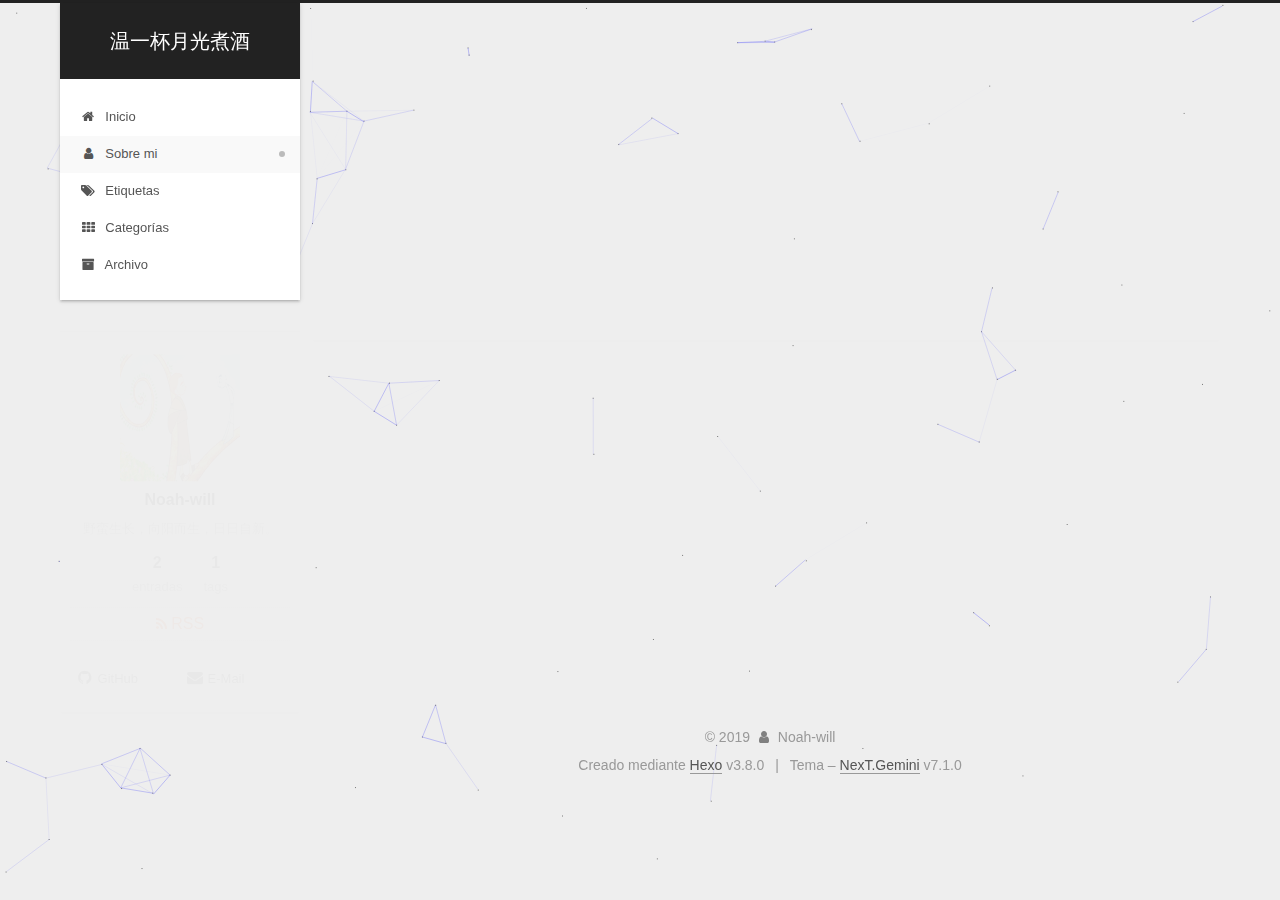
==== commit 8fa8a4a6: "Site updated: 2019-04-04 22:24:43" ====
--- a/about/index.html
+++ b/about/index.html
@@ -1 +1,718 @@
-<!doctype html><html lang="en"><head><meta name="generator" content="Hexo 3.8.0"><meta charset="UTF-8"><meta name="viewport" content="width=device-width,user-scalable=no,initial-scale=1,maximum-scale=1,minimum-scale=1"><meta http-equiv="X-UA-Compatible" content="ie=edge"><link rel="shortcut icon" href="/static/favicon.ico"><title>温一杯月光煮酒</title><link href="/static/css/app.c64eadfc8d3abfc9d85514dba4054813.css" rel="stylesheet"></head><body><div id="app"></div><script type="text/javascript" src="/static/js/manifest.992b63bf2abbf3194771.js"></script><script type="text/javascript" src="/static/js/vendor.e12dc8c9af1f7aa12436.js"></script><script type="text/javascript" src="/static/js/app.bc036f9167871d39aecf.js"></script></body></html>+<!DOCTYPE html>
+
+
+
+
+
+
+
+
+
+
+
+
+  
+
+
+<html class="theme-next gemini use-motion" lang="zh-Hans">
+<head><meta name="generator" content="Hexo 3.8.0">
+  <meta charset="UTF-8">
+<meta http-equiv="X-UA-Compatible" content="IE=edge">
+<meta name="viewport" content="width=device-width, initial-scale=1, maximum-scale=2">
+<meta name="theme-color" content="#222">
+
+
+
+
+
+
+
+
+
+
+
+
+
+
+
+
+
+
+
+
+
+
+
+
+<link rel="stylesheet" href="/lib/font-awesome/css/font-awesome.min.css?v=4.6.2">
+
+<link rel="stylesheet" href="/css/main.css?v=7.1.0">
+
+
+  <link rel="apple-touch-icon" sizes="180x180" href="/images/apple-touch-icon-next.png?v=7.1.0">
+
+
+  <link rel="icon" type="image/png" sizes="32x32" href="/images/favicon-32x32-next.png?v=7.1.0">
+
+
+  <link rel="icon" type="image/png" sizes="16x16" href="/images/favicon-16x16-next.png?v=7.1.0">
+
+
+  <link rel="mask-icon" href="/images/logo.svg?v=7.1.0" color="#222">
+
+
+
+
+
+
+
+<script id="hexo.configurations">
+  var NexT = window.NexT || {};
+  var CONFIG = {
+    root: '/',
+    scheme: 'Gemini',
+    version: '7.1.0',
+    sidebar: {"position":"left","display":"post","offset":12,"onmobile":false,"dimmer":false},
+    back2top: true,
+    back2top_sidebar: false,
+    fancybox: false,
+    fastclick: false,
+    lazyload: false,
+    tabs: true,
+    motion: {"enable":true,"async":false,"transition":{"post_block":"fadeIn","post_header":"slideDownIn","post_body":"slideDownIn","coll_header":"slideLeftIn","sidebar":"slideUpIn"}},
+    algolia: {
+      applicationID: '',
+      apiKey: '',
+      indexName: '',
+      hits: {"per_page":10},
+      labels: {"input_placeholder":"Search for Posts","hits_empty":"We didn't find any results for the search: ${query}","hits_stats":"${hits} results found in ${time} ms"}
+    }
+  };
+</script>
+
+
+  
+
+
+
+
+  <meta name="description" content="○   跨界思维爱好者 ○   喜欢文学的伪工科男 ○   难路易行，向死而生">
+<meta property="og:type" content="website">
+<meta property="og:title" content="about">
+<meta property="og:url" content="http://yoursite.com/about/index.html">
+<meta property="og:site_name" content="温一杯月光煮酒">
+<meta property="og:description" content="○   跨界思维爱好者 ○   喜欢文学的伪工科男 ○   难路易行，向死而生">
+<meta property="og:locale" content="zh-Hans">
+<meta property="og:updated_time" content="2019-04-03T13:33:07.929Z">
+<meta name="twitter:card" content="summary">
+<meta name="twitter:title" content="about">
+<meta name="twitter:description" content="○   跨界思维爱好者 ○   喜欢文学的伪工科男 ○   难路易行，向死而生">
+
+
+  
+
+
+  <link rel="alternate" href="/atom.xml" title="温一杯月光煮酒" type="application/atom+xml">
+
+
+
+  
+  
+  <link rel="canonical" href="http://yoursite.com/about/">
+
+
+
+<script id="page.configurations">
+  CONFIG.page = {
+    sidebar: "",
+  };
+</script>
+
+  <title>about | 温一杯月光煮酒</title>
+  
+
+
+
+
+
+
+
+
+
+
+
+
+  <noscript>
+  <style>
+  .use-motion .motion-element,
+  .use-motion .brand,
+  .use-motion .menu-item,
+  .sidebar-inner,
+  .use-motion .post-block,
+  .use-motion .pagination,
+  .use-motion .comments,
+  .use-motion .post-header,
+  .use-motion .post-body,
+  .use-motion .collection-title { opacity: initial; }
+
+  .use-motion .logo,
+  .use-motion .site-title,
+  .use-motion .site-subtitle {
+    opacity: initial;
+    top: initial;
+  }
+
+  .use-motion .logo-line-before i { left: initial; }
+  .use-motion .logo-line-after i { right: initial; }
+  </style>
+</noscript>
+
+</head>
+
+<body itemscope itemtype="http://schema.org/WebPage" lang="zh-Hans">
+
+  
+  
+    
+  
+
+  <div class="container sidebar-position-left page-post-detail">
+    <div class="headband"></div>
+
+    <header id="header" class="header" itemscope itemtype="http://schema.org/WPHeader">
+      <div class="header-inner"><div class="site-brand-wrapper">
+  <div class="site-meta">
+    
+
+    <div class="custom-logo-site-title">
+      <a href="/" class="brand" rel="start">
+        <span class="logo-line-before"><i></i></span>
+        <span class="site-title">温一杯月光煮酒</span>
+        <span class="logo-line-after"><i></i></span>
+      </a>
+    </div>
+    
+    
+  </div>
+
+  <div class="site-nav-toggle">
+    <button aria-label="Cambiar a barra de navegación">
+      <span class="btn-bar"></span>
+      <span class="btn-bar"></span>
+      <span class="btn-bar"></span>
+    </button>
+  </div>
+</div>
+
+
+
+<nav class="site-nav">
+  
+    <ul id="menu" class="menu">
+      
+        
+        
+        
+          
+          <li class="menu-item menu-item-home">
+
+    
+    
+    
+      
+    
+
+    
+
+    <a href="/" rel="section"><i class="menu-item-icon fa fa-fw fa-home"></i> <br>Inicio</a>
+
+  </li>
+        
+        
+        
+          
+          <li class="menu-item menu-item-about menu-item-active">
+
+    
+    
+    
+      
+    
+
+    
+
+    <a href="/about/" rel="section"><i class="menu-item-icon fa fa-fw fa-user"></i> <br>Sobre mi</a>
+
+  </li>
+        
+        
+        
+          
+          <li class="menu-item menu-item-tags">
+
+    
+    
+    
+      
+    
+
+    
+
+    <a href="/tags/" rel="section"><i class="menu-item-icon fa fa-fw fa-tags"></i> <br>Etiquetas</a>
+
+  </li>
+        
+        
+        
+          
+          <li class="menu-item menu-item-categories">
+
+    
+    
+    
+      
+    
+
+    
+
+    <a href="/categories/" rel="section"><i class="menu-item-icon fa fa-fw fa-th"></i> <br>Categorías</a>
+
+  </li>
+        
+        
+        
+          
+          <li class="menu-item menu-item-archives">
+
+    
+    
+    
+      
+    
+
+    
+
+    <a href="/archives/" rel="section"><i class="menu-item-icon fa fa-fw fa-archive"></i> <br>Archivo</a>
+
+  </li>
+
+      
+      
+    </ul>
+  
+
+  
+
+  
+</nav>
+
+
+
+  
+
+
+
+</div>
+    </header>
+
+    
+
+
+    <main id="main" class="main">
+      <div class="main-inner">
+        <div class="content-wrap">
+          
+            
+
+    
+    
+      
+      
+    
+      
+      
+    
+      
+      
+    
+      
+      
+    
+      
+      
+    
+    
+
+  
+
+
+          
+          <div id="content" class="content">
+            
+
+  <div id="posts" class="posts-expand">
+    
+    
+    
+    <div class="post-block page">
+      <header class="post-header">
+
+<h1 class="post-title" itemprop="name headline">about
+
+</h1>
+
+<div class="post-meta">
+  
+  
+
+
+
+</div>
+
+</header>
+
+      
+      
+      
+      <div class="post-body">
+        
+        
+          <p>○   跨界思维爱好者</p>
+<p>○   喜欢文学的伪工科男</p>
+<p>○   难路易行，向死而生</p>
+
+        
+      </div>
+      
+      
+      
+    </div>
+    
+
+
+
+    
+    
+    
+  </div>
+
+
+          </div>
+          
+
+  
+
+
+
+        </div>
+        
+          
+  
+  <div class="sidebar-toggle">
+    <div class="sidebar-toggle-line-wrap">
+      <span class="sidebar-toggle-line sidebar-toggle-line-first"></span>
+      <span class="sidebar-toggle-line sidebar-toggle-line-middle"></span>
+      <span class="sidebar-toggle-line sidebar-toggle-line-last"></span>
+    </div>
+  </div>
+
+  <aside id="sidebar" class="sidebar">
+    <div class="sidebar-inner">
+
+      
+
+      
+
+      <div class="site-overview-wrap sidebar-panel sidebar-panel-active">
+        <div class="site-overview">
+          <div class="site-author motion-element" itemprop="author" itemscope itemtype="http://schema.org/Person">
+            
+              <img class="site-author-image" itemprop="image" src="/images/avatar.jpg" alt="Noah-will">
+            
+              <p class="site-author-name" itemprop="name">Noah-will</p>
+              <div class="site-description motion-element" itemprop="description">野蛮生长，向阳而生，日日自新。</div>
+          </div>
+
+          
+            <nav class="site-state motion-element">
+              
+                <div class="site-state-item site-state-posts">
+                
+                  <a href="/archives/">
+                
+                    <span class="site-state-item-count">2</span>
+                    <span class="site-state-item-name">entradas</span>
+                  </a>
+                </div>
+              
+
+              
+
+              
+                
+                
+                <div class="site-state-item site-state-tags">
+                  
+                    
+                      <a href="/tags/">
+                    
+                  
+                    
+                    
+                      
+                    
+                    <span class="site-state-item-count">1</span>
+                    <span class="site-state-item-name">tags</span>
+                  </a>
+                </div>
+              
+            </nav>
+          
+
+          
+            <div class="feed-link motion-element">
+              <a href="/atom.xml" rel="alternate">
+                <i class="fa fa-rss"></i>
+                RSS
+              </a>
+            </div>
+          
+
+          
+
+          
+            <div class="links-of-author motion-element">
+              
+                <span class="links-of-author-item">
+                  
+                  
+                    
+                  
+                  
+                    
+                  
+                  <a href="https://github.com/Noah-will" title="GitHub &rarr; https://github.com/Noah-will" rel="noopener" target="_blank"><i class="fa fa-fw fa-github"></i>GitHub</a>
+                </span>
+              
+                <span class="links-of-author-item">
+                  
+                  
+                    
+                  
+                  
+                    
+                  
+                  <a href="/bookai@taka.uu.me" title="E-Mail &rarr; bookai@taka.uu.me"><i class="fa fa-fw fa-envelope"></i>E-Mail</a>
+                </span>
+              
+            </div>
+          
+
+          
+
+          
+          
+
+          
+            
+          
+          
+
+        </div>
+      </div>
+
+      
+
+      
+
+    </div>
+  </aside>
+  
+
+
+        
+      </div>
+    </main>
+
+    <footer id="footer" class="footer">
+      <div class="footer-inner">
+        <div class="copyright">&copy; <span itemprop="copyrightYear">2019</span>
+  <span class="with-love" id="animate">
+    <i class="fa fa-user"></i>
+  </span>
+  <span class="author" itemprop="copyrightHolder">Noah-will</span>
+
+  
+
+  
+</div>
+
+
+  <div class="powered-by">Creado mediante <a href="https://hexo.io" class="theme-link" rel="noopener" target="_blank">Hexo</a> v3.8.0</div>
+
+
+
+  <span class="post-meta-divider">|</span>
+
+
+
+  <div class="theme-info">Tema – <a href="https://theme-next.org" class="theme-link" rel="noopener" target="_blank">NexT.Gemini</a> v7.1.0</div>
+
+
+
+
+        
+
+
+
+
+
+
+
+
+        
+      </div>
+    </footer>
+
+    
+      <div class="back-to-top">
+        <i class="fa fa-arrow-up"></i>
+        
+      </div>
+    
+
+    
+
+    
+
+    
+  </div>
+
+  
+
+<script>
+  if (Object.prototype.toString.call(window.Promise) !== '[object Function]') {
+    window.Promise = null;
+  }
+</script>
+
+
+
+
+
+
+
+
+
+
+
+
+
+
+  
+    
+    
+  
+  <script color="0,0,255" opacity="0.5" zindex="-1" count="99" src="/lib/canvas-nest/canvas-nest.min.js"></script>
+
+
+
+
+
+
+
+
+
+
+
+
+
+  
+  <script src="/lib/jquery/index.js?v=2.1.3"></script>
+
+  
+  <script src="/lib/velocity/velocity.min.js?v=1.2.1"></script>
+
+  
+  <script src="/lib/velocity/velocity.ui.min.js?v=1.2.1"></script>
+
+
+  
+
+
+  <script src="/js/utils.js?v=7.1.0"></script>
+
+  <script src="/js/motion.js?v=7.1.0"></script>
+
+
+
+  
+  
+
+
+  <script src="/js/affix.js?v=7.1.0"></script>
+
+  <script src="/js/schemes/pisces.js?v=7.1.0"></script>
+
+
+
+
+  
+  <script src="/js/scrollspy.js?v=7.1.0"></script>
+<script src="/js/post-details.js?v=7.1.0"></script>
+
+
+
+  
+
+
+  <script src="/js/next-boot.js?v=7.1.0"></script>
+
+
+  
+
+  
+
+  
+
+  
+
+
+  
+
+
+  
+
+
+
+
+  
+
+  
+
+  
+
+  
+
+  
+
+  
+
+  
+
+  
+
+  
+
+  
+
+  
+
+  
+
+  
+
+  
+
+</body>
+</html>
--- a/css/main.css
+++ b/css/main.css
@@ -0,0 +1,2957 @@
+/* normalize.css v8.0.1 | MIT License | github.com/necolas/normalize.css */
+html {
+  line-height: 1.15; /* 1 */
+  -webkit-text-size-adjust: 100%; /* 2 */
+}
+body {
+  margin: 0;
+}
+main {
+  display: block;
+}
+h1 {
+  font-size: 2em;
+  margin: 0.67em 0;
+}
+hr {
+  box-sizing: content-box; /* 1 */
+  height: 0; /* 1 */
+  overflow: visible; /* 2 */
+}
+pre {
+  font-family: monospace, monospace; /* 1 */
+  font-size: 1em; /* 2 */
+}
+a {
+  background-color: transparent;
+}
+abbr[title] {
+  border-bottom: none; /* 1 */
+  text-decoration: underline; /* 2 */
+  text-decoration: underline dotted; /* 2 */
+}
+b,
+strong {
+  font-weight: bolder;
+}
+code,
+kbd,
+samp {
+  font-family: monospace, monospace; /* 1 */
+  font-size: 1em; /* 2 */
+}
+small {
+  font-size: 80%;
+}
+sub,
+sup {
+  font-size: 75%;
+  line-height: 0;
+  position: relative;
+  vertical-align: baseline;
+}
+sub {
+  bottom: -0.25em;
+}
+sup {
+  top: -0.5em;
+}
+img {
+  border-style: none;
+}
+button,
+input,
+optgroup,
+select,
+textarea {
+  font-family: inherit; /* 1 */
+  font-size: 100%; /* 1 */
+  line-height: 1.15; /* 1 */
+  margin: 0; /* 2 */
+}
+button,
+input {
+/* 1 */
+  overflow: visible;
+}
+button,
+select {
+/* 1 */
+  text-transform: none;
+}
+button,
+[type="button"],
+[type="reset"],
+[type="submit"] {
+  -webkit-appearance: button;
+}
+button::-moz-focus-inner,
+[type="button"]::-moz-focus-inner,
+[type="reset"]::-moz-focus-inner,
+[type="submit"]::-moz-focus-inner {
+  border-style: none;
+  padding: 0;
+}
+button:-moz-focusring,
+[type="button"]:-moz-focusring,
+[type="reset"]:-moz-focusring,
+[type="submit"]:-moz-focusring {
+  outline: 1px dotted ButtonText;
+}
+fieldset {
+  padding: 0.35em 0.75em 0.625em;
+}
+legend {
+  box-sizing: border-box; /* 1 */
+  color: inherit; /* 2 */
+  display: table; /* 1 */
+  max-width: 100%; /* 1 */
+  padding: 0; /* 3 */
+  white-space: normal; /* 1 */
+}
+progress {
+  vertical-align: baseline;
+}
+textarea {
+  overflow: auto;
+}
+[type="checkbox"],
+[type="radio"] {
+  box-sizing: border-box; /* 1 */
+  padding: 0; /* 2 */
+}
+[type="number"]::-webkit-inner-spin-button,
+[type="number"]::-webkit-outer-spin-button {
+  height: auto;
+}
+[type="search"] {
+  -webkit-appearance: textfield; /* 1 */
+  outline-offset: -2px; /* 2 */
+}
+[type="search"]::-webkit-search-decoration {
+  -webkit-appearance: none;
+}
+::-webkit-file-upload-button {
+  -webkit-appearance: button; /* 1 */
+  font: inherit; /* 2 */
+}
+details {
+  display: block;
+}
+summary {
+  display: list-item;
+}
+template {
+  display: none;
+}
+[hidden] {
+  display: none;
+}
+::selection {
+  background: #262a30;
+  color: #fff;
+}
+body {
+  position: relative;
+  font-family: 'Lato', "PingFang SC", "Microsoft YaHei", sans-serif;
+  font-size: 14px;
+  line-height: 2;
+  color: #555;
+  background: #eee;
+}
+@media (max-width: 991px) {
+  body {
+    padding-right: 0 !important;
+  }
+}
+@media (min-width: 1200px) {
+  body {
+    font-size: 16px;
+  }
+}
+h1,
+h2,
+h3,
+h4,
+h5,
+h6 {
+  margin: 20px 0 15px;
+  padding: 0;
+  font-weight: bold;
+  line-height: 1.5;
+  font-family: 'Lato', "PingFang SC", "Microsoft YaHei", sans-serif;
+}
+h1 {
+  font-size: 22px;
+}
+h1 code {
+  font-size: 1em;
+}
+@media (max-width: 767px) {
+  h1 {
+    font-size: 18px;
+  }
+  h1 code {
+    font-size: 1em;
+  }
+}
+h2 {
+  font-size: 20px;
+}
+h2 code {
+  font-size: 1em;
+}
+@media (max-width: 767px) {
+  h2 {
+    font-size: 16px;
+  }
+  h2 code {
+    font-size: 1em;
+  }
+}
+h3 {
+  font-size: 18px;
+}
+h3 code {
+  font-size: 1em;
+}
+@media (max-width: 767px) {
+  h3 {
+    font-size: 14px;
+  }
+  h3 code {
+    font-size: 1em;
+  }
+}
+h4 {
+  font-size: 16px;
+}
+h4 code {
+  font-size: 1em;
+}
+@media (max-width: 767px) {
+  h4 {
+    font-size: 12px;
+  }
+  h4 code {
+    font-size: 1em;
+  }
+}
+h5 {
+  font-size: 14px;
+}
+h5 code {
+  font-size: 1em;
+}
+@media (max-width: 767px) {
+  h5 {
+    font-size: 10px;
+  }
+  h5 code {
+    font-size: 1em;
+  }
+}
+h6 {
+  font-size: 12px;
+}
+h6 code {
+  font-size: 1em;
+}
+@media (max-width: 767px) {
+  h6 {
+    font-size: 8px;
+  }
+  h6 code {
+    font-size: 1em;
+  }
+}
+p {
+  margin: 0 0 20px 0;
+}
+a,
+span.exturl {
+  overflow-wrap: break-word;
+  word-wrap: break-word;
+  background-color: transparent;
+  color: #555;
+  text-decoration: none;
+  outline: none;
+  border-bottom: 1px solid #999;
+  cursor: pointer;
+}
+a:hover,
+span.exturl:hover {
+  color: #222;
+  border-bottom-color: #222;
+}
+video {
+  max-width: 100%;
+  display: block;
+  margin-left: auto;
+  margin-right: auto;
+}
+img {
+  display: block;
+  margin: auto;
+  max-width: 100%;
+  height: auto;
+}
+hr {
+  margin: 40px 0;
+  height: 3px;
+  border: none;
+  background-color: #ddd;
+  background-image: repeating-linear-gradient(-45deg, #fff, #fff 4px, transparent 4px, transparent 8px);
+}
+blockquote {
+  margin: 0;
+  padding: 0 15px;
+  color: #666;
+  border-left: 4px solid #ddd;
+}
+blockquote cite::before {
+  content: "-";
+  padding: 0 5px;
+}
+dt {
+  font-weight: 700;
+}
+dd {
+  margin: 0;
+  padding: 0;
+}
+kbd {
+  border: 1px solid #ccc;
+  border-radius: 0.2em;
+  box-shadow: 0.1em 0.1em 0.2em rgba(0,0,0,0.1);
+  background-color: #f9f9f9;
+  font-family: inherit;
+  background-image: linear-gradient(top, #eee, #fff, #eee);
+  padding: 0.1em 0.3em;
+  white-space: nowrap;
+}
+.text-left {
+  text-align: left;
+}
+.text-center {
+  text-align: center;
+}
+.text-right {
+  text-align: right;
+}
+.text-justify {
+  text-align: justify;
+}
+.text-nowrap {
+  white-space: nowrap;
+}
+.text-lowercase {
+  text-transform: lowercase;
+}
+.text-uppercase {
+  text-transform: uppercase;
+}
+.text-capitalize {
+  text-transform: capitalize;
+}
+.center-block {
+  display: block;
+  margin-left: auto;
+  margin-right: auto;
+}
+.clearfix:before,
+.clearfix:after {
+  content: " ";
+  display: table;
+}
+.clearfix:after {
+  clear: both;
+}
+.pullquote {
+  width: 45%;
+}
+.pullquote.left {
+  float: left;
+  margin-left: 5px;
+  margin-right: 10px;
+}
+.pullquote.right {
+  float: right;
+  margin-left: 10px;
+  margin-right: 5px;
+}
+.affix {
+  position: fixed;
+}
+.translation {
+  margin-top: -20px;
+  font-size: 14px;
+  color: #999;
+}
+.scrollbar-measure {
+  width: 100px;
+  height: 100px;
+  overflow: scroll;
+  position: absolute;
+  top: -9999px;
+}
+.use-motion .motion-element {
+  opacity: 0;
+}
+.table-container {
+  margin: 20px 0;
+  overflow: auto;
+  -webkit-overflow-scrolling: touch;
+}
+.highlight .table-container {
+  margin: 0px;
+}
+table {
+  width: 100%;
+  border-collapse: collapse;
+  border-spacing: 0;
+  font-size: 14px;
+}
+table > tbody > tr:nth-of-type(odd) {
+  background-color: #f9f9f9;
+}
+table > tbody > tr:hover {
+  background-color: #f5f5f5;
+}
+caption,
+th,
+td {
+  padding: 8px;
+  text-align: left;
+  vertical-align: middle;
+  font-weight: normal;
+}
+th,
+td {
+  border: 1px solid #ddd;
+  border-bottom: 3px solid #ddd;
+}
+th {
+  padding-bottom: 10px;
+  font-weight: 700;
+}
+td {
+  border-bottom-width: 1px;
+}
+html,
+body {
+  height: 100%;
+}
+.container {
+  position: relative;
+}
+.header-inner {
+  margin: 0 auto;
+  padding: 100px 0 70px;
+  width: calc(100% - 20px);
+}
+@media (min-width: 1200px) {
+  .container .header-inner {
+    width: 1160px;
+  }
+}
+@media (min-width: 1600px) {
+  .container .header-inner {
+    width: 73%;
+  }
+}
+.main-inner {
+  margin: 0 auto;
+  width: calc(100% - 20px);
+}
+@media (min-width: 1200px) {
+  .container .main-inner {
+    width: 1160px;
+  }
+}
+@media (min-width: 1600px) {
+  .container .main-inner {
+    width: 73%;
+  }
+}
+.footer {
+  padding: 20px 0;
+}
+.footer-inner {
+  box-sizing: border-box;
+  margin: 0px auto;
+  width: calc(100% - 20px);
+}
+@media (min-width: 1200px) {
+  .container .footer-inner {
+    width: 1160px;
+  }
+}
+@media (min-width: 1600px) {
+  .container .footer-inner {
+    width: 73%;
+  }
+}
+pre,
+.highlight {
+  overflow: auto;
+  margin: 20px 0;
+  padding: 0;
+  font-size: 14px;
+  color: #4d4d4c;
+  background: #f7f7f7;
+  line-height: 1.6;
+}
+pre,
+code {
+  font-family: consolas, Menlo, "PingFang SC", "Microsoft YaHei", monospace;
+}
+code {
+  overflow-wrap: break-word;
+  word-wrap: break-word;
+  padding: 2px 4px;
+  color: #555;
+  background: #eee;
+  border-radius: 3px;
+  font-size: 14px;
+}
+pre {
+  padding: 10px;
+}
+pre code {
+  padding: 0;
+  color: #4d4d4c;
+  background: none;
+  text-shadow: none;
+}
+.highlight {
+  border-radius: 1px;
+}
+.highlight pre {
+  border: none;
+  margin: 0;
+  padding: 10px 0;
+}
+.highlight table {
+  margin: 0;
+  width: auto;
+  border: none;
+}
+.highlight td {
+  border: none;
+  padding: 0;
+}
+.highlight figcaption {
+  font-size: 1em;
+  color: #4d4d4c;
+  line-height: 1em;
+  margin-bottom: 1em;
+  margin: 0em;
+  padding: 0.5em;
+  background: #eee;
+  border-bottom: 1px solid #e9e9e9;
+}
+.highlight figcaption:before,
+.highlight figcaption:after {
+  content: " ";
+  display: table;
+}
+.highlight figcaption:after {
+  clear: both;
+}
+.highlight figcaption a {
+  float: right;
+  color: #4d4d4c;
+}
+.highlight figcaption a:hover {
+  border-bottom-color: #4d4d4c;
+}
+.highlight .gutter pre {
+  padding-left: 10px;
+  padding-right: 10px;
+  color: #869194;
+  text-align: right;
+  background-color: #eff2f3;
+}
+.highlight .code pre {
+  width: 100%;
+  padding-left: 10px;
+  padding-right: 10px;
+  background-color: #f7f7f7;
+}
+.highlight .line {
+  height: 20px;
+}
+.gutter {
+  -webkit-user-select: none;
+  -moz-user-select: none;
+  -ms-user-select: none;
+  user-select: none;
+}
+.gist table {
+  width: auto;
+}
+.gist table td {
+  border: none;
+}
+pre .deletion {
+  background: #fdd;
+}
+pre .addition {
+  background: #dfd;
+}
+pre .meta {
+  color: #8959a8;
+}
+pre .comment {
+  color: #8e908c;
+}
+pre .variable,
+pre .attribute,
+pre .tag,
+pre .name,
+pre .regexp,
+pre .ruby .constant,
+pre .xml .tag .title,
+pre .xml .pi,
+pre .xml .doctype,
+pre .html .doctype,
+pre .css .id,
+pre .css .class,
+pre .css .pseudo {
+  color: #c82829;
+}
+pre .number,
+pre .preprocessor,
+pre .built_in,
+pre .builtin-name,
+pre .literal,
+pre .params,
+pre .constant,
+pre .command {
+  color: #f5871f;
+}
+pre .ruby .class .title,
+pre .css .rules .attribute,
+pre .string,
+pre .symbol,
+pre .value,
+pre .inheritance,
+pre .header,
+pre .ruby .symbol,
+pre .xml .cdata,
+pre .special,
+pre .formula {
+  color: #718c00;
+}
+pre .title,
+pre .css .hexcolor {
+  color: #3e999f;
+}
+pre .function,
+pre .python .decorator,
+pre .python .title,
+pre .ruby .function .title,
+pre .ruby .title .keyword,
+pre .perl .sub,
+pre .javascript .title,
+pre .coffeescript .title {
+  color: #4271ae;
+}
+pre .keyword,
+pre .javascript .function {
+  color: #8959a8;
+}
+.posts-expand .post-body img.full-image {
+  border: none;
+}
+.blockquote-center,
+.page-home .post-type-quote blockquote,
+.page-post-detail .post-type-quote blockquote {
+  position: relative;
+  margin: 40px 0;
+  padding: 0;
+  border-left: none;
+  text-align: center;
+}
+.blockquote-center::before,
+.page-home .post-type-quote blockquote::before,
+.page-post-detail .post-type-quote blockquote::before,
+.blockquote-center::after,
+.page-home .post-type-quote blockquote::after,
+.page-post-detail .post-type-quote blockquote::after {
+  position: absolute;
+  content: ' ';
+  display: block;
+  width: 100%;
+  height: 24px;
+  opacity: 0.2;
+  background-repeat: no-repeat;
+  background-position: 0 -6px;
+  background-size: 22px 22px;
+}
+.blockquote-center::before,
+.page-home .post-type-quote blockquote::before,
+.page-post-detail .post-type-quote blockquote::before {
+  top: -20px;
+  background-image: url("../images/quote-l.svg");
+  border-top: 1px solid #ccc;
+}
+.blockquote-center::after,
+.page-home .post-type-quote blockquote::after,
+.page-post-detail .post-type-quote blockquote::after {
+  bottom: -20px;
+  background-image: url("../images/quote-r.svg");
+  border-bottom: 1px solid #ccc;
+  background-position: 100% 8px;
+}
+.blockquote-center p,
+.page-home .post-type-quote blockquote p,
+.page-post-detail .post-type-quote blockquote p,
+.blockquote-center div,
+.page-home .post-type-quote blockquote div,
+.page-post-detail .post-type-quote blockquote div {
+  text-align: center;
+}
+.post .post-body .group-picture img {
+  box-sizing: border-box;
+  padding: 0 3px;
+  border: none;
+}
+.post .group-picture-row {
+  overflow: hidden;
+  margin-top: 6px;
+}
+.post .group-picture-row:first-child {
+  margin-top: 0;
+}
+.post .group-picture-column {
+  float: left;
+}
+.page-post-detail .post-body .group-picture-column {
+  float: none;
+  margin-top: 10px;
+  width: auto !important;
+}
+.page-post-detail .post-body .group-picture-column img {
+  margin: 0 auto;
+}
+.page-archive .group-picture-container {
+  overflow: hidden;
+}
+.page-archive .group-picture-row {
+  float: left;
+}
+.page-archive .group-picture-row:first-child {
+  margin-top: 6px;
+}
+.page-archive .group-picture-column {
+  max-width: 150px;
+  max-height: 150px;
+}
+.post-body .label {
+  display: inline;
+  padding: 0 2px;
+}
+.post-body .label.default {
+  background-color: #f0f0f0;
+}
+.post-body .label.primary {
+  background-color: #efe6f7;
+}
+.post-body .label.info {
+  background-color: #e5f2f8;
+}
+.post-body .label.success {
+  background-color: #e7f4e9;
+}
+.post-body .label.warning {
+  background-color: #fcf6e1;
+}
+.post-body .label.danger {
+  background-color: #fae8eb;
+}
+.post-body .note {
+  position: relative;
+  padding: 15px;
+  margin-bottom: 20px;
+  border: 1px solid #eee;
+  border-left-width: 5px;
+  border-radius: 3px;
+}
+.post-body .note h2,
+.post-body .note h3,
+.post-body .note h4,
+.post-body .note h5,
+.post-body .note h6 {
+  margin-top: 0;
+  margin-bottom: 0;
+  border-bottom: initial;
+  padding-top: 0 !important;
+}
+.post-body .note p:first-child,
+.post-body .note ul:first-child,
+.post-body .note ol:first-child,
+.post-body .note table:first-child,
+.post-body .note pre:first-child,
+.post-body .note blockquote:first-child {
+  margin-top: 0;
+}
+.post-body .note p:last-child,
+.post-body .note ul:last-child,
+.post-body .note ol:last-child,
+.post-body .note table:last-child,
+.post-body .note pre:last-child,
+.post-body .note blockquote:last-child {
+  margin-bottom: 0;
+}
+.post-body .note.default {
+  border-left-color: #777;
+}
+.post-body .note.default h2,
+.post-body .note.default h3,
+.post-body .note.default h4,
+.post-body .note.default h5,
+.post-body .note.default h6 {
+  color: #777;
+}
+.post-body .note.primary {
+  border-left-color: #6f42c1;
+}
+.post-body .note.primary h2,
+.post-body .note.primary h3,
+.post-body .note.primary h4,
+.post-body .note.primary h5,
+.post-body .note.primary h6 {
+  color: #6f42c1;
+}
+.post-body .note.info {
+  border-left-color: #428bca;
+}
+.post-body .note.info h2,
+.post-body .note.info h3,
+.post-body .note.info h4,
+.post-body .note.info h5,
+.post-body .note.info h6 {
+  color: #428bca;
+}
+.post-body .note.success {
+  border-left-color: #5cb85c;
+}
+.post-body .note.success h2,
+.post-body .note.success h3,
+.post-body .note.success h4,
+.post-body .note.success h5,
+.post-body .note.success h6 {
+  color: #5cb85c;
+}
+.post-body .note.warning {
+  border-left-color: #f0ad4e;
+}
+.post-body .note.warning h2,
+.post-body .note.warning h3,
+.post-body .note.warning h4,
+.post-body .note.warning h5,
+.post-body .note.warning h6 {
+  color: #f0ad4e;
+}
+.post-body .note.danger {
+  border-left-color: #d9534f;
+}
+.post-body .note.danger h2,
+.post-body .note.danger h3,
+.post-body .note.danger h4,
+.post-body .note.danger h5,
+.post-body .note.danger h6 {
+  color: #d9534f;
+}
+.post-body .tabs {
+  position: relative;
+  display: block;
+  margin-bottom: 20px;
+  padding-top: 10px;
+}
+.post-body .tabs ul.nav-tabs {
+  margin: 0;
+  padding: 0;
+  display: flex;
+  margin-bottom: -1px;
+}
+@media (max-width: 413px) {
+  .post-body .tabs ul.nav-tabs {
+    display: block;
+    margin-bottom: 5px;
+  }
+}
+.post-body .tabs ul.nav-tabs li.tab {
+  list-style-type: none !important;
+  margin: 0 0.25em 0 0;
+  border-top: 3px solid transparent;
+  border-left: 1px solid transparent;
+  border-right: 1px solid transparent;
+}
+@media (max-width: 413px) {
+  .post-body .tabs ul.nav-tabs li.tab {
+    margin: initial;
+    border-top: 1px solid transparent;
+    border-left: 3px solid transparent;
+    border-right: 1px solid transparent;
+    border-bottom: 1px solid transparent;
+  }
+}
+.post-body .tabs ul.nav-tabs li.tab a {
+  outline: 0;
+  border-bottom: initial;
+  display: block;
+  line-height: 1.8em;
+  padding: 0.25em 0.75em;
+  transition-duration: 0.2s;
+  transition-timing-function: ease-out;
+  transition-delay: 0s;
+}
+.post-body .tabs ul.nav-tabs li.tab a i {
+  width: 1.285714285714286em;
+}
+.post-body .tabs ul.nav-tabs li.tab.active {
+  border-top: 3px solid #fc6423;
+  border-left: 1px solid #ddd;
+  border-right: 1px solid #ddd;
+  background-color: #fff;
+}
+@media (max-width: 413px) {
+  .post-body .tabs ul.nav-tabs li.tab.active {
+    border-top: 1px solid #ddd;
+    border-left: 3px solid #fc6423;
+    border-right: 1px solid #ddd;
+    border-bottom: 1px solid #ddd;
+  }
+}
+.post-body .tabs ul.nav-tabs li.tab.active a {
+  cursor: default;
+  color: #555;
+}
+.post-body .tabs .tab-content {
+  background-color: #fff;
+}
+.post-body .tabs .tab-content .tab-pane {
+  border: 1px solid #ddd;
+  padding: 20px 20px 0 20px;
+}
+.post-body .tabs .tab-content .tab-pane:not(.active) {
+  display: none;
+}
+.post-body .tabs .tab-content .tab-pane.active {
+  display: block;
+}
+.btn {
+  display: inline-block;
+  padding: 0 20px;
+  font-size: 14px;
+  color: #555;
+  background: #fff;
+  border: 2px solid #555;
+  text-decoration: none;
+  border-radius: 2px;
+  transition-property: background-color;
+  transition-duration: 0.2s;
+  transition-timing-function: ease-in-out;
+  transition-delay: 0s;
+  line-height: 2;
+}
+.btn:hover {
+  border-color: #222;
+  color: #fff;
+  background: #222;
+}
+.btn +.btn {
+  margin: 0 0 8px 8px;
+}
+.btn .fa-fw {
+  width: 1.285714285714286em;
+  text-align: left;
+}
+.btn-bar {
+  display: block;
+  width: 22px;
+  height: 2px;
+  background: #555;
+  border-radius: 1px;
+}
+.btn-bar+.btn-bar {
+  margin-top: 4px;
+}
+.pagination {
+  margin: 120px 0 40px;
+  text-align: center;
+  border-top: 1px solid #eee;
+}
+.page-number-basic,
+.pagination .prev,
+.pagination .next,
+.pagination .page-number,
+.pagination .space {
+  display: inline-block;
+  position: relative;
+  top: -1px;
+  margin: 0 10px;
+  padding: 0 11px;
+}
+@media (max-width: 767px) {
+  .page-number-basic,
+  .pagination .prev,
+  .pagination .next,
+  .pagination .page-number,
+  .pagination .space {
+    margin: 0 5px;
+  }
+}
+.pagination .prev,
+.pagination .next,
+.pagination .page-number {
+  border-bottom: 0;
+  border-top: 1px solid #eee;
+  transition-property: border-color;
+  transition-duration: 0.2s;
+  transition-timing-function: ease-in-out;
+  transition-delay: 0s;
+}
+.pagination .prev:hover,
+.pagination .next:hover,
+.pagination .page-number:hover {
+  border-top-color: #222;
+}
+.pagination .space {
+  padding: 0;
+  margin: 0;
+}
+.pagination .prev {
+  margin-left: 0;
+}
+.pagination .next {
+  margin-right: 0;
+}
+.pagination .page-number.current {
+  color: #fff;
+  background: #ccc;
+  border-top-color: #ccc;
+}
+@media (max-width: 767px) {
+  .pagination {
+    border-top: none;
+  }
+  .pagination .prev,
+  .pagination .next,
+  .pagination .page-number {
+    margin-bottom: 10px;
+    border-top: 0;
+    border-bottom: 1px solid #eee;
+    padding: 0 10px;
+  }
+  .pagination .prev:hover,
+  .pagination .next:hover,
+  .pagination .page-number:hover {
+    border-bottom-color: #222;
+  }
+}
+.comments {
+  margin: 60px 20px 0;
+}
+.back-to-top {
+  box-sizing: border-box;
+  position: fixed;
+  bottom: -100px;
+  right: 30px;
+  z-index: 1050;
+  padding: 0 6px;
+  width: 24px;
+  background: #222;
+  font-size: 12px;
+  opacity: 0.6;
+  color: #fff;
+  cursor: pointer;
+  text-align: center;
+  transition-property: bottom;
+  transition-duration: 0.2s;
+  transition-timing-function: ease-in-out;
+  transition-delay: 0s;
+}
+.back-to-top.back-to-top-on {
+  bottom: 30px;
+}
+.back-to-top:hover {
+  color: #fc6423;
+}
+.header {
+  background: transparent;
+}
+.header-inner {
+  position: relative;
+}
+.headband {
+  height: 3px;
+  background: #222;
+}
+.site-meta {
+  margin: 0;
+  text-align: center;
+}
+@media (max-width: 767px) {
+  .site-meta {
+    text-align: center;
+  }
+}
+.brand {
+  position: relative;
+  display: inline-block;
+  padding: 0 40px;
+  color: #fff;
+  background: #222;
+  border-bottom: none;
+}
+.brand:hover {
+  color: #fff;
+}
+.logo {
+  display: inline-block;
+  margin-right: 5px;
+  line-height: 36px;
+  vertical-align: top;
+}
+.site-title {
+  display: inline-block;
+  vertical-align: top;
+  line-height: 36px;
+  font-size: 20px;
+  font-weight: normal;
+  font-family: 'Lato', "PingFang SC", "Microsoft YaHei", sans-serif;
+}
+.site-subtitle {
+  margin-top: 10px;
+  font-size: 13px;
+  color: #ddd;
+}
+.use-motion .brand {
+  opacity: 0;
+}
+.use-motion .logo,
+.use-motion .site-title,
+.use-motion .site-subtitle,
+.use-motion .custom-logo-image {
+  opacity: 0;
+  position: relative;
+  top: -10px;
+}
+.site-nav-toggle {
+  display: none;
+  position: absolute;
+  top: 10px;
+  left: 10px;
+}
+@media (max-width: 767px) {
+  .site-nav-toggle {
+    display: block;
+  }
+}
+.site-nav-toggle button {
+  margin-top: 2px;
+  padding: 9px 10px;
+  background: transparent;
+  border: none;
+}
+@media (max-width: 767px) {
+  .site-nav {
+    display: none;
+    margin: 0 -10px;
+    padding: 0 10px;
+    clear: both;
+    border-top: 1px solid #ddd;
+  }
+}
+@media (min-width: 768px) and (max-width: 991px) {
+  .site-nav {
+    display: block !important;
+  }
+}
+@media (min-width: 992px) {
+  .site-nav {
+    display: block !important;
+  }
+}
+.menu {
+  margin-top: 20px;
+  padding-left: 0;
+  text-align: center;
+}
+.menu .menu-item {
+  display: inline-block;
+  margin: 0 10px;
+  list-style: none;
+}
+@media (max-width: 767px) {
+  .menu .menu-item {
+    margin-top: 10px;
+  }
+}
+.menu .menu-item a,
+.menu .menu-item span.exturl {
+  display: block;
+  font-size: 13px;
+  line-height: inherit;
+  border-bottom: 1px solid transparent;
+  transition-property: border-color;
+  transition-duration: 0.2s;
+  transition-timing-function: ease-in-out;
+  transition-delay: 0s;
+}
+.menu .menu-item a:hover,
+.menu .menu-item span.exturl:hover {
+  border-bottom-color: #222;
+}
+.menu .menu-item .fa {
+  margin-right: 5px;
+}
+.use-motion .menu-item {
+  opacity: 0;
+}
+.post-body {
+  overflow-wrap: break-word;
+  word-wrap: break-word;
+  font-family: 'Lato', "PingFang SC", "Microsoft YaHei", sans-serif;
+}
+.post-body span.exturl .fa {
+  font-size: 14px;
+  margin-left: 4px;
+}
+.post-body .fancybox img {
+  display: block !important;
+  margin: 0 auto;
+  cursor: pointer;
+  cursor: zoom-in;
+}
+.post-body .image-caption,
+.post-body .figure .caption {
+  margin: -20px auto 15px;
+  text-align: center;
+  font-size: 14px;
+  color: #999;
+  font-weight: bold;
+  line-height: 1;
+}
+.post-sticky-flag {
+  display: inline-block;
+  font-size: 16px;
+  transform: rotate(30deg);
+}
+.use-motion .post-block,
+.use-motion .pagination,
+.use-motion .comments {
+  opacity: 0;
+}
+.use-motion .post-header {
+  opacity: 0;
+}
+.use-motion .post-body {
+  opacity: 0;
+}
+.use-motion .collection-title {
+  opacity: 0;
+}
+.posts-expand {
+  padding-top: 40px;
+}
+@media (max-width: 767px) {
+  .posts-expand {
+    margin: 0 20px;
+  }
+  .post-body pre .gutter pre {
+    padding-right: 10px;
+  }
+  .post-body .highlight {
+    margin-left: 0px;
+    margin-right: 0px;
+    padding: 0;
+  }
+  .post-body .highlight .gutter pre {
+    padding-right: 10px;
+  }
+}
+@media (min-width: 992px) {
+  .posts-expand .post-body {
+    text-align: justify;
+  }
+}
+@media (max-width: 991px) {
+  .posts-expand .post-body {
+    text-align: justify;
+  }
+}
+.posts-expand .post-body h2,
+.posts-expand .post-body h3,
+.posts-expand .post-body h4,
+.posts-expand .post-body h5,
+.posts-expand .post-body h6 {
+  padding-top: 10px;
+}
+.posts-expand .post-body h2 .header-anchor,
+.posts-expand .post-body h3 .header-anchor,
+.posts-expand .post-body h4 .header-anchor,
+.posts-expand .post-body h5 .header-anchor,
+.posts-expand .post-body h6 .header-anchor {
+  float: right;
+  margin-left: 10px;
+  color: #ccc;
+  border-bottom-style: none;
+  visibility: hidden;
+}
+.posts-expand .post-body h2 .header-anchor:hover,
+.posts-expand .post-body h3 .header-anchor:hover,
+.posts-expand .post-body h4 .header-anchor:hover,
+.posts-expand .post-body h5 .header-anchor:hover,
+.posts-expand .post-body h6 .header-anchor:hover {
+  color: inherit;
+}
+.posts-expand .post-body h2:hover .header-anchor,
+.posts-expand .post-body h3:hover .header-anchor,
+.posts-expand .post-body h4:hover .header-anchor,
+.posts-expand .post-body h5:hover .header-anchor,
+.posts-expand .post-body h6:hover .header-anchor {
+  visibility: visible;
+}
+.posts-expand .post-body img {
+  box-sizing: border-box;
+  margin: 0 auto 25px;
+  padding: 3px;
+  border: 1px solid #ddd;
+}
+@media (max-width: 767px) {
+  .posts-collapse {
+    margin: 0 20px;
+  }
+  .posts-collapse .post-title,
+  .posts-collapse .post-meta {
+    display: block;
+    width: auto;
+    text-align: left;
+  }
+}
+.posts-collapse {
+  position: relative;
+  z-index: 1010;
+  margin-left: 55px;
+}
+.posts-collapse::after {
+  content: " ";
+  position: absolute;
+  top: 20px;
+  left: 0;
+  margin-left: -2px;
+  width: 4px;
+  height: 100%;
+  background: #f5f5f5;
+  z-index: -1;
+}
+@media (max-width: 767px) {
+  .posts-collapse {
+    margin: 0 20px;
+  }
+}
+.posts-collapse .collection-title {
+  position: relative;
+  margin: 60px 0;
+}
+.posts-collapse .collection-title h1,
+.posts-collapse .collection-title h2 {
+  margin-left: 20px;
+}
+.posts-collapse .collection-title small {
+  color: #bbb;
+  margin-left: 5px;
+}
+.posts-collapse .collection-title::before {
+  content: " ";
+  position: absolute;
+  left: 0;
+  top: 50%;
+  margin-left: -4px;
+  margin-top: -4px;
+  width: 8px;
+  height: 8px;
+  background: #bbb;
+  border-radius: 50%;
+}
+.posts-collapse .post {
+  margin: 30px 0;
+}
+.posts-collapse .post-header {
+  position: relative;
+  transition-duration: 0.2s;
+  transition-timing-function: ease-in-out;
+  transition-delay: 0s;
+  transition-property: border;
+  border-bottom: 1px dashed #ccc;
+}
+.posts-collapse .post-header::before {
+  content: " ";
+  position: absolute;
+  left: 0;
+  top: 12px;
+  width: 6px;
+  height: 6px;
+  margin-left: -4px;
+  background: #bbb;
+  border-radius: 50%;
+  border: 1px solid #fff;
+  transition-duration: 0.2s;
+  transition-timing-function: ease-in-out;
+  transition-delay: 0s;
+  transition-property: background;
+}
+.posts-collapse .post-header:hover {
+  border-bottom-color: #666;
+}
+.posts-collapse .post-header:hover::before {
+  background: #222;
+}
+.posts-collapse .post-meta {
+  position: absolute;
+  font-size: 12px;
+  left: 20px;
+  top: 5px;
+}
+.posts-collapse .post-comments-count {
+  display: none;
+}
+.posts-collapse .post-title {
+  margin-left: 60px;
+  font-size: 16px;
+  font-weight: normal;
+  line-height: inherit;
+}
+.posts-collapse .post-title::after {
+  margin-left: 3px;
+  opacity: 0.6;
+}
+.posts-collapse .post-title a,
+.posts-collapse .post-title span.exturl {
+  color: #666;
+  border-bottom: none;
+}
+.page-home .post-type-quote .post-header,
+.page-post-detail .post-type-quote .post-header,
+.page-home .post-type-quote .post-tags,
+.page-post-detail .post-type-quote .post-tags {
+  display: none;
+}
+.posts-expand .post-title {
+  overflow-wrap: break-word;
+  word-wrap: break-word;
+  text-align: center;
+  font-weight: 400;
+}
+.posts-expand .post-title-link {
+  display: inline-block;
+  position: relative;
+  color: #555;
+  border-bottom: none;
+  line-height: 1.2;
+  vertical-align: top;
+}
+.posts-expand .post-title-link::before {
+  content: "";
+  position: absolute;
+  width: 100%;
+  height: 2px;
+  bottom: 0;
+  left: 0;
+  background-color: #000;
+  visibility: hidden;
+  transform: scaleX(0);
+  transition-duration: 0.2s;
+  transition-timing-function: ease-in-out;
+  transition-delay: 0s;
+}
+.posts-expand .post-title-link:hover::before {
+  visibility: visible;
+  transform: scaleX(1);
+}
+.posts-expand .post-title-link .fa {
+  font-size: 20px;
+  margin-left: 5px;
+}
+.posts-expand .post-meta {
+  margin: 3px 0 60px 0;
+  color: #999;
+  font-family: 'Lato', "PingFang SC", "Microsoft YaHei", sans-serif;
+  font-size: 12px;
+  text-align: center;
+}
+.posts-expand .post-meta .post-category-list {
+  display: inline-block;
+  margin: 0;
+  padding: 3px;
+}
+.posts-expand .post-meta .post-category-list-link {
+  color: #999;
+}
+.posts-expand .post-meta .post-description {
+  font-size: 14px;
+  margin-top: 2px;
+}
+.posts-expand .post-meta time {
+  border-bottom: 1px dashed #999;
+  cursor: help;
+}
+.post-meta-divider {
+  margin: 0 0.5em;
+}
+.post-meta-item-icon {
+  margin-right: 3px;
+}
+@media (min-width: 768px) and (max-width: 991px) {
+  .post-meta-item-icon {
+    display: inline-block;
+  }
+}
+@media (max-width: 767px) {
+  .post-meta-item-icon {
+    display: inline-block;
+  }
+}
+@media (min-width: 768px) and (max-width: 991px) {
+  .post-meta-item-text {
+    display: none;
+  }
+}
+@media (max-width: 767px) {
+  .post-meta-item-text {
+    display: none;
+  }
+}
+.post-button {
+  margin-top: 40px;
+}
+.posts-expand .post-tags {
+  margin-top: 40px;
+  text-align: center;
+}
+.posts-expand .post-tags a {
+  display: inline-block;
+  margin-right: 10px;
+  font-size: 13px;
+}
+.post-nav {
+  display: table;
+  margin-top: 15px;
+  width: 100%;
+  border-top: 1px solid #eee;
+}
+.post-nav-divider {
+  display: table-cell;
+  width: 10%;
+}
+.post-nav-item {
+  display: table-cell;
+  padding: 10px 0 0 0;
+  width: 45%;
+  vertical-align: top;
+}
+.post-nav-item a {
+  position: relative;
+  display: block;
+  line-height: 25px;
+  font-size: 14px;
+  color: #555;
+  border-bottom: none;
+}
+.post-nav-item a:hover {
+  color: #222;
+  border-bottom: none;
+}
+.post-nav-item a:active {
+  top: 2px;
+}
+.post-nav-item .fa {
+  font-size: 12px;
+  margin-right: 5px;
+}
+.post-nav-next a {
+  padding-left: 5px;
+}
+.post-nav-prev {
+  text-align: right;
+}
+.post-nav-prev a {
+  padding-right: 5px;
+}
+.post-nav-prev .fa {
+  margin-left: 5px;
+}
+.posts-expand .post-eof {
+  margin: 80px auto 60px;
+  width: 8%;
+  height: 1px;
+  background: #ccc;
+  text-align: center;
+}
+.post:last-child .post-eof {
+  display: none;
+}
+.post-gallery {
+  display: table;
+  table-layout: fixed;
+  width: 100%;
+  border-collapse: separate;
+}
+.post-gallery-row {
+  display: table-row;
+}
+.post-gallery .post-gallery-img {
+  display: table-cell;
+  text-align: center;
+  vertical-align: middle;
+  border: none;
+}
+.post-gallery .post-gallery-img img {
+  max-width: 100%;
+  max-height: 100%;
+  border: none;
+}
+.fancybox-close,
+.fancybox-close:hover {
+  border: none;
+}
+.rtl.post-body p,
+.rtl.post-body a,
+.rtl.post-body h1,
+.rtl.post-body h2,
+.rtl.post-body h3,
+.rtl.post-body h4,
+.rtl.post-body h5,
+.rtl.post-body h6,
+.rtl.post-body li,
+.rtl.post-body ul,
+.rtl.post-body ol {
+  direction: rtl;
+  font-family: UKIJ Ekran;
+}
+.rtl.post-title {
+  font-family: UKIJ Ekran;
+}
+.sidebar {
+  position: fixed;
+  right: 0;
+  top: 0;
+  bottom: 0;
+  width: 0;
+  z-index: 1040;
+  box-shadow: inset 0 2px 6px #000;
+  background: #222;
+}
+.sidebar a,
+.sidebar span.exturl {
+  color: #999;
+  border-bottom-color: #555;
+}
+.sidebar a:hover,
+.sidebar span.exturl:hover {
+  color: #eee;
+  border-bottom-color: #eee;
+}
+@media (max-width: 991px) {
+  .sidebar {
+    display: none;
+  }
+}
+.sidebar-inner {
+  position: relative;
+  padding: 20px 10px;
+  color: #999;
+  text-align: center;
+}
+.site-overview-wrap {
+  overflow: hidden;
+}
+.site-overview {
+  overflow-y: auto;
+  overflow-x: hidden;
+}
+.cc-license {
+  margin-top: 10px;
+  text-align: center;
+}
+.cc-license .cc-opacity {
+  opacity: 0.7;
+  border-bottom: none;
+}
+.cc-license .cc-opacity:hover {
+  opacity: 0.9;
+}
+.cc-license img {
+  display: inline-block;
+}
+.sidebar-toggle {
+  position: fixed;
+  right: 30px;
+  bottom: 45px;
+  width: 14px;
+  height: 14px;
+  padding: 5px;
+  background: #222;
+  line-height: 0;
+  z-index: 1050;
+  cursor: pointer;
+}
+.sidebar-toggle:hover .sidebar-toggle-line {
+  background: #fc6423;
+}
+@media (max-width: 991px) {
+  .sidebar-toggle {
+    display: none;
+  }
+}
+.sidebar-toggle-line {
+  position: relative;
+  display: inline-block;
+  vertical-align: top;
+  height: 2px;
+  width: 100%;
+  background: #fff;
+  margin-top: 3px;
+}
+.sidebar-toggle-line:first-child {
+  margin-top: 0;
+}
+.site-author-image {
+  display: block;
+  margin: 0 auto;
+  padding: 2px;
+  max-width: 120px;
+  height: auto;
+  border: 1px solid #eee;
+  opacity: 1;
+}
+.site-author-name {
+  margin: 0;
+  text-align: center;
+  color: #222;
+  font-weight: 600;
+}
+.site-description {
+  margin-top: 0;
+  text-align: center;
+  font-size: 13px;
+  color: #999;
+}
+.links-of-author {
+  margin-top: 20px;
+}
+.links-of-author a,
+.links-of-author span.exturl {
+  display: inline-block;
+  vertical-align: middle;
+  margin-right: 10px;
+  margin-bottom: 10px;
+  border-bottom-color: #555;
+  font-size: 13px;
+}
+.links-of-author a:before,
+.links-of-author span.exturl:before {
+  display: inline-block;
+  vertical-align: middle;
+  margin-right: 3px;
+  content: " ";
+  width: 4px;
+  height: 4px;
+  border-radius: 50%;
+  background: #dbdb49;
+}
+.feed-link,
+.chat {
+  margin-top: 10px;
+}
+.feed-link a,
+.chat a {
+  display: inline-block;
+  padding: 0 15px;
+  color: #fc6423;
+  border: 1px solid #fc6423 !important;
+  border-radius: 4px;
+}
+.feed-link a i,
+.chat a i {
+  color: #fc6423;
+  font-size: 14px;
+}
+.feed-link a:hover,
+.chat a:hover {
+  color: #fff;
+  background: #fc6423;
+}
+.feed-link a:hover i,
+.chat a:hover i {
+  color: #fff;
+}
+.links-of-blogroll {
+  margin-top: 10px;
+  font-size: 13px;
+}
+.links-of-blogroll-title {
+  margin-top: 0;
+  font-size: 14px;
+  font-weight: 600;
+}
+.links-of-blogroll-list {
+  margin: 0;
+  padding: 0;
+  list-style: none;
+}
+.links-of-blogroll-item {
+  padding: 2px 10px;
+}
+.links-of-blogroll-item a,
+.links-of-blogroll-item span.exturl {
+  max-width: 280px;
+  box-sizing: border-box;
+  display: inline-block;
+  overflow: hidden;
+  white-space: nowrap;
+  text-overflow: ellipsis;
+}
+.sidebar-nav {
+  margin: 0 0 20px;
+  padding-left: 0;
+}
+.sidebar-nav li {
+  display: inline-block;
+  cursor: pointer;
+  border-bottom: 1px solid transparent;
+  font-size: 14px;
+  color: #555;
+}
+.sidebar-nav li:hover {
+  color: #fc6423;
+}
+.page-post-detail .sidebar-nav-toc {
+  padding: 0 5px;
+}
+.page-post-detail .sidebar-nav-overview {
+  margin-left: 10px;
+}
+.sidebar-nav .sidebar-nav-active {
+  color: #fc6423;
+  border-bottom-color: #fc6423;
+}
+.sidebar-nav .sidebar-nav-active:hover {
+  color: #fc6423;
+}
+.sidebar-panel {
+  display: none;
+}
+.sidebar-panel-active {
+  display: block;
+}
+.site-state {
+  display: flex;
+  justify-content: center;
+  overflow: hidden;
+  line-height: 1.4;
+  white-space: nowrap;
+  text-align: center;
+  margin-top: 10px;
+}
+.site-state-item {
+  padding: 0 15px;
+  border-left: 1px solid #eee;
+}
+.site-state-item:first-child {
+  border-left: none;
+}
+.site-state-item a {
+  border-bottom: none;
+}
+.site-state-item-count {
+  display: block;
+  text-align: center;
+  color: inherit;
+  font-weight: 600;
+  font-size: 16px;
+}
+.site-state-item-name {
+  font-size: 13px;
+  color: #999;
+}
+.post-toc-empty {
+  font-size: 14px;
+  color: #666;
+}
+.post-toc-wrap {
+  overflow: hidden;
+}
+.post-toc {
+  overflow: auto;
+}
+.post-toc ol {
+  margin: 0;
+  padding: 0 2px 5px 10px;
+  text-align: left;
+  list-style: none;
+  font-size: 14px;
+}
+.post-toc ol > ol {
+  padding-left: 0;
+}
+.post-toc ol a {
+  transition-duration: 0.2s;
+  transition-timing-function: ease-in-out;
+  transition-delay: 0s;
+  transition-property: all;
+  color: #666;
+  border-bottom-color: #ccc;
+}
+.post-toc ol a:hover {
+  color: #000;
+  border-bottom-color: #000;
+}
+.post-toc .nav-item {
+  overflow: hidden;
+  text-overflow: ellipsis;
+  white-space: nowrap;
+  line-height: 1.8;
+}
+.post-toc .nav .nav-child {
+  display: none;
+}
+.post-toc .nav .active > .nav-child {
+  display: block;
+}
+.post-toc .nav .active-current > .nav-child {
+  display: block;
+}
+.post-toc .nav .active-current > .nav-child > .nav-item {
+  display: block;
+}
+.post-toc .nav .active > a {
+  color: #fc6423;
+  border-bottom-color: #fc6423;
+}
+.post-toc .nav .active-current > a {
+  color: #fc6423;
+}
+.post-toc .nav .active-current > a:hover {
+  color: #fc6423;
+}
+.footer {
+  font-size: 14px;
+  color: #999;
+}
+.footer img {
+  border: none;
+}
+.footer-inner {
+  text-align: center;
+}
+.with-love {
+  display: inline-block;
+  margin: 0 5px;
+  color: #808080;
+}
+.powered-by,
+.theme-info {
+  display: inline-block;
+}
+@-moz-keyframes iconAnimate {
+  0%, 100% {
+    transform: scale(1);
+  }
+  10%, 30% {
+    transform: scale(0.9);
+  }
+  20%, 40%, 60%, 80% {
+    transform: scale(1.1);
+  }
+  50%, 70% {
+    transform: scale(1.1);
+  }
+}
+@-webkit-keyframes iconAnimate {
+  0%, 100% {
+    transform: scale(1);
+  }
+  10%, 30% {
+    transform: scale(0.9);
+  }
+  20%, 40%, 60%, 80% {
+    transform: scale(1.1);
+  }
+  50%, 70% {
+    transform: scale(1.1);
+  }
+}
+@-o-keyframes iconAnimate {
+  0%, 100% {
+    transform: scale(1);
+  }
+  10%, 30% {
+    transform: scale(0.9);
+  }
+  20%, 40%, 60%, 80% {
+    transform: scale(1.1);
+  }
+  50%, 70% {
+    transform: scale(1.1);
+  }
+}
+@keyframes iconAnimate {
+  0%, 100% {
+    transform: scale(1);
+  }
+  10%, 30% {
+    transform: scale(0.9);
+  }
+  20%, 40%, 60%, 80% {
+    transform: scale(1.1);
+  }
+  50%, 70% {
+    transform: scale(1.1);
+  }
+}
+.local-search-pop-overlay {
+  position: fixed;
+  width: 100%;
+  height: 100%;
+  top: 0;
+  left: 0;
+  z-index: 2080;
+  background-color: rgba(0,0,0,0.3);
+}
+.local-search-popup {
+  display: none;
+  position: fixed;
+  top: 10%;
+  left: 50%;
+  margin-left: -350px;
+  width: 700px;
+  height: 80%;
+  padding: 0;
+  background: #fff;
+  color: #333;
+  z-index: 9999;
+  border-radius: 5px;
+}
+@media (max-width: 767px) {
+  .local-search-popup {
+    padding: 0;
+    top: 0;
+    left: 0;
+    margin: 0;
+    width: 100%;
+    height: 100%;
+    border-radius: 0;
+  }
+}
+.local-search-popup ul.search-result-list {
+  padding: 0;
+  margin: 0 5px;
+}
+.local-search-popup p.search-result {
+  border-bottom: 1px dashed #ccc;
+  padding: 5px 0;
+}
+.local-search-popup a.search-result-title {
+  font-weight: bold;
+  font-size: 16px;
+}
+.local-search-popup .search-keyword {
+  border-bottom: 1px dashed #f00;
+  font-weight: bold;
+  color: #f00;
+}
+.local-search-popup .local-search-header {
+  padding: 5px;
+  height: 36px;
+  background: #f5f5f5;
+  border-top-left-radius: 5px;
+  border-top-right-radius: 5px;
+}
+.local-search-popup #local-search-result {
+  overflow: auto;
+  position: relative;
+  padding: 5px 25px;
+  height: calc(100% - 55px);
+}
+.local-search-popup .local-search-input-wrapper {
+  display: inline-block;
+  width: calc(100% - 90px);
+  height: 36px;
+  line-height: 36px;
+  padding: 0 5px;
+}
+.local-search-popup .local-search-input-wrapper input {
+  padding: 8px 0;
+  height: 20px;
+  display: block;
+  width: 100%;
+  outline: none;
+  border: none;
+  background: transparent;
+  vertical-align: middle;
+}
+.local-search-popup .search-icon,
+.local-search-popup .popup-btn-close {
+  display: inline-block;
+  font-size: 18px;
+  color: #999;
+  height: 36px;
+  width: 18px;
+  padding-left: 10px;
+  padding-right: 10px;
+}
+.local-search-popup .search-icon {
+  float: left;
+}
+.local-search-popup .popup-btn-close {
+  border-left: 1px solid #eee;
+  float: right;
+  cursor: pointer;
+}
+.local-search-popup #no-result {
+  position: absolute;
+  left: 50%;
+  top: 50%;
+  transform: translate(-50%, -50%);
+  color: #ccc;
+}
+.page-archive .archive-page-counter {
+  position: relative;
+  top: 3px;
+  left: 20px;
+}
+@media (max-width: 767px) {
+  .page-archive .archive-page-counter {
+    top: 5px;
+  }
+}
+.page-archive .posts-collapse .archive-move-on {
+  position: absolute;
+  top: 11px;
+  left: 0;
+  margin-left: -6px;
+  width: 10px;
+  height: 10px;
+  opacity: 0.5;
+  background: #555;
+  border: 1px solid #fff;
+  border-radius: 50%;
+}
+.page-archive .fa-external-link {
+  font-size: 15px;
+  margin-left: 5px;
+}
+.category-all-page .category-all-title {
+  text-align: center;
+}
+.category-all-page .category-all {
+  margin-top: 20px;
+}
+.category-all-page .category-list {
+  margin: 0;
+  padding: 0;
+  list-style: none;
+}
+.category-all-page .category-list-item {
+  margin: 5px 10px;
+}
+.category-all-page .category-list-count {
+  color: #bbb;
+}
+.category-all-page .category-list-count:before {
+  display: inline;
+  content: " (";
+}
+.category-all-page .category-list-count:after {
+  display: inline;
+  content: ") ";
+}
+.category-all-page .category-list-child {
+  padding-left: 10px;
+}
+#event-list {
+  padding-left: 30px;
+}
+#event-list hr {
+  margin: 20px 0 45px 0 !important;
+  background: #222;
+}
+#event-list hr:after {
+  display: inline-block;
+  content: 'NOW';
+  background: #222;
+  color: #fff;
+  font-weight: bold;
+  text-align: right;
+  padding: 0 5px;
+}
+#event-list li.event {
+  margin: 20px 0px;
+  background: #f9f9f9;
+  padding-left: 10px;
+  min-height: 40px;
+}
+#event-list li.event h2.event-summary {
+  margin: 0;
+  padding-bottom: 3px;
+}
+#event-list li.event h2.event-summary:before {
+  display: inline-block;
+  font-family: FontAwesome;
+  font-size: 8px;
+  content: '\f111';
+  vertical-align: middle;
+  margin-right: 25px;
+  color: #bbb;
+}
+#event-list li.event span.event-relative-time {
+  display: inline-block;
+  font-size: 12px;
+  font-weight: 400;
+  padding-left: 12px;
+  color: #bbb;
+}
+#event-list li.event span.event-details {
+  display: block;
+  color: #bbb;
+  margin-left: 56px;
+  padding-top: 3px;
+  padding-bottom: 6px;
+  text-indent: -24px;
+  line-height: 18px;
+}
+#event-list li.event span.event-details:before {
+  text-indent: 0;
+  display: inline-block;
+  width: 14px;
+  font-family: FontAwesome;
+  text-align: center;
+  margin-right: 9px;
+  color: #bbb;
+}
+#event-list li.event span.event-details.event-location:before {
+  content: '\f041';
+}
+#event-list li.event span.event-details.event-duration:before {
+  content: '\f017';
+}
+#event-list li.event-past {
+  background: #fcfcfc;
+  padding: 15px 0 15px 10px;
+}
+#event-list li.event-past > * {
+  opacity: 0.9;
+}
+#event-list li.event-past h2.event-summary {
+  color: #bbb;
+}
+#event-list li.event-past h2.event-summary:before {
+  color: #dfdfdf;
+}
+#event-list li.event-now {
+  background: #222;
+  color: #fff;
+  padding: 15px 0 15px 10px;
+}
+#event-list li.event-now h2.event-summary:before {
+  transform: scale(1.2);
+  color: #fff;
+  animation: dot-flash 1s alternate infinite ease-in-out;
+}
+#event-list li.event-now * {
+  color: #fff !important;
+}
+#event-list li.event-future {
+  background: #222;
+  color: #fff;
+  padding: 15px 0 15px 10px;
+}
+#event-list li.event-future h2.event-summary:before {
+  transform: scale(1.2);
+  color: #fff;
+  animation: dot-flash 1s alternate infinite ease-in-out;
+}
+#event-list li.event-future * {
+  color: #fff !important;
+}
+@-moz-keyframes dot-flash {
+  from {
+    opacity: 1;
+    transform: scale(1.1);
+  }
+  to {
+    opacity: 0;
+    transform: scale(1);
+  }
+}
+@-webkit-keyframes dot-flash {
+  from {
+    opacity: 1;
+    transform: scale(1.1);
+  }
+  to {
+    opacity: 0;
+    transform: scale(1);
+  }
+}
+@-o-keyframes dot-flash {
+  from {
+    opacity: 1;
+    transform: scale(1.1);
+  }
+  to {
+    opacity: 0;
+    transform: scale(1);
+  }
+}
+@keyframes dot-flash {
+  from {
+    opacity: 1;
+    transform: scale(1.1);
+  }
+  to {
+    opacity: 0;
+    transform: scale(1);
+  }
+}
+.page-post-detail .sidebar-toggle-line {
+  background: #fc6423;
+}
+.page-post-detail .comments {
+  overflow: hidden;
+}
+ul.breadcrumb {
+  list-style: none;
+  margin: 1em 0;
+  padding: 0 2em;
+  text-align: center;
+  font-size: 12px;
+}
+ul.breadcrumb li {
+  display: inline;
+}
+ul.breadcrumb li+li:before {
+  padding: 0.5em;
+  font-weight: normal;
+  content: "/\00a0";
+}
+ul.breadcrumb li+li:last-child {
+  font-weight: bold;
+}
+.tag-cloud {
+  text-align: center;
+}
+.tag-cloud a {
+  display: inline-block;
+  margin: 10px;
+}
+.tag-cloud a:hover {
+  color: #222 !important;
+}
+.header {
+  position: relative;
+  margin: 0 auto;
+  width: calc(100% - 20px);
+}
+@media (min-width: 1200px) {
+  .header {
+    width: 1160px;
+  }
+}
+@media (min-width: 1600px) {
+  .header {
+    width: 73%;
+  }
+}
+@media (max-width: 991px) {
+  .header {
+    width: auto;
+  }
+}
+.header-inner {
+  position: absolute;
+  top: 0;
+  overflow: hidden;
+  padding: 0;
+  width: 240px;
+  background: #fff;
+  box-shadow: 0 2px 2px 0 rgba(0,0,0,0.12), 0 3px 1px -2px rgba(0,0,0,0.06), 0 1px 5px 0 rgba(0,0,0,0.12);
+  border-radius: initial;
+}
+@media (min-width: 1200px) {
+  .container .header-inner {
+    width: 240px;
+  }
+}
+@media (max-width: 991px) {
+  .header-inner {
+    position: relative;
+    width: auto;
+    border-radius: initial;
+  }
+}
+.main:before,
+.main:after {
+  content: " ";
+  display: table;
+}
+.main:after {
+  clear: both;
+}
+@media (max-width: 991px) {
+  .container .main-inner {
+    width: auto;
+  }
+}
+.content-wrap {
+  float: right;
+  box-sizing: border-box;
+  padding: 40px;
+  width: calc(100% - 252px);
+  background: #fff;
+  min-height: 700px;
+  box-shadow: 0 2px 2px 0 rgba(0,0,0,0.12), 0 3px 1px -2px rgba(0,0,0,0.06), 0 1px 5px 0 rgba(0,0,0,0.12);
+  border-radius: initial;
+}
+@media (min-width: 768px) and (max-width: 991px) {
+  .content-wrap {
+    width: 100%;
+    padding: 20px;
+    border-radius: initial;
+  }
+}
+@media (max-width: 767px) {
+  .content-wrap {
+    width: 100%;
+    padding: 20px;
+    min-height: auto;
+    border-radius: initial;
+  }
+}
+.sidebar {
+  position: static;
+  float: left;
+  margin-left: -100%;
+  width: 240px;
+  background: #eee;
+  box-shadow: none;
+}
+@media (max-width: 991px) {
+  .sidebar {
+    display: none;
+  }
+}
+.sidebar-toggle {
+  display: none;
+}
+.footer-inner {
+  padding-left: 260px;
+}
+@media (max-width: 991px) {
+  .footer-inner {
+    width: auto;
+    padding-left: 0 !important;
+    padding-right: 0 !important;
+  }
+}
+.sidebar-position-right .header-inner {
+  right: 0;
+}
+.sidebar-position-right .content-wrap {
+  float: left;
+}
+.sidebar-position-right .sidebar {
+  float: right;
+}
+.sidebar-position-right .footer-inner {
+  padding-left: 0;
+  padding-right: 260px;
+}
+.site-brand-wrapper {
+  position: relative;
+}
+.site-meta {
+  padding: 20px 0;
+  color: #fff;
+  background: #222;
+}
+@media (max-width: 991px) {
+  .site-meta {
+    box-shadow: 0 0 16px rgba(0,0,0,0.5);
+  }
+}
+.brand {
+  padding: 0;
+  background: none;
+}
+.brand:hover {
+  color: #fff;
+}
+.site-subtitle {
+  margin: 10px 10px 0;
+  font-weight: initial;
+}
+.custom-logo-image {
+  margin-top: 20px;
+}
+@media (max-width: 991px) {
+  .custom-logo-image {
+    display: none;
+  }
+}
+.site-search form {
+  display: none;
+}
+.site-nav {
+  border-top: none;
+}
+@media (min-width: 768px) and (max-width: 991px) {
+  .site-nav {
+    display: none !important;
+  }
+}
+@media (min-width: 768px) and (max-width: 991px) {
+  .site-nav-on {
+    display: block !important;
+  }
+}
+.menu-item-active a,
+.menu .menu-item a:hover,
+.menu .menu-item span.exturl:hover {
+  background: #f9f9f9;
+  border-bottom-color: #fff;
+}
+.menu-item-active a:after,
+.menu .menu-item a:hover:after,
+.menu .menu-item span.exturl:hover:after {
+  content: " ";
+  position: absolute;
+  top: 50%;
+  margin-top: -3px;
+  right: 15px;
+  width: 6px;
+  height: 6px;
+  background-color: #bbb;
+  border-radius: 50%;
+}
+.menu .menu-item {
+  display: block;
+  margin: 0;
+}
+.menu .menu-item a,
+.menu .menu-item span.exturl {
+  position: relative;
+  box-sizing: border-box;
+  padding: 5px 20px;
+  text-align: left;
+  line-height: inherit;
+  transition-property: background-color;
+  transition-duration: 0.2s;
+  transition-timing-function: ease-in-out;
+  transition-delay: 0s;
+}
+@media (hover: none) {
+  .menu .menu-item a:hover,
+  .menu .menu-item span.exturl:hover {
+    background: none;
+  }
+}
+.menu .menu-item .badge {
+  display: inline-block;
+  padding: 2px 5px;
+  font-weight: 700;
+  line-height: 1;
+  color: #fff;
+  text-align: center;
+  white-space: nowrap;
+  vertical-align: middle;
+  background-color: #ccc;
+  border-radius: 10px;
+  float: right;
+  margin: 0.35em 0 0 0;
+  text-shadow: 1px 1px 0px rgba(0,0,0,0.1);
+}
+.menu .menu-item br {
+  display: none;
+}
+.btn-bar {
+  background-color: #fff;
+}
+.site-nav-toggle {
+  left: 20px;
+  top: 50%;
+  transform: translateY(-50%);
+}
+@media (min-width: 768px) and (max-width: 991px) {
+  .site-nav-toggle {
+    display: block;
+  }
+}
+.sub-menu {
+  margin: 0;
+  padding: 6px 0;
+  background: #fff !important;
+  border-bottom: 1px solid #ddd;
+}
+.sub-menu .menu-item {
+  display: inline-block !important;
+}
+.sub-menu .menu-item a,
+.sub-menu .menu-item span.exturl {
+  padding: initial !important;
+  margin: 5px 10px;
+}
+.sub-menu .menu-item a:hover,
+.sub-menu .menu-item span.exturl:hover {
+  background: initial !important;
+  color: #fc6423;
+}
+.sub-menu .menu-item-active a {
+  background: #fff !important;
+  color: #fc6423;
+  border-bottom-color: #fc6423;
+}
+.sub-menu .menu-item-active a:hover {
+  background: #fff !important;
+  border-bottom-color: #fc6423;
+}
+.sub-menu .menu-item-active a:after {
+  content: initial;
+}
+.use-motion .sidebar .motion-element {
+  opacity: 1;
+}
+.sidebar {
+  right: auto;
+  bottom: auto;
+  -webkit-transform: none;
+}
+.sidebar a,
+.sidebar span.exturl {
+  color: #555;
+}
+.sidebar a:hover,
+.sidebar span.exturl:hover {
+  color: #222;
+  border-bottom-color: #222;
+}
+.sidebar-inner {
+  box-sizing: border-box;
+  width: 240px;
+  color: #555;
+  background: #fff;
+  box-shadow: 0 2px 2px 0 rgba(0,0,0,0.12), 0 3px 1px -2px rgba(0,0,0,0.06), 0 1px 5px 0 rgba(0,0,0,0.12), 0 -1px 0.5px 0 rgba(0,0,0,0.09);
+  border-radius: initial;
+  opacity: 0;
+}
+.sidebar-inner.affix {
+  position: fixed;
+  top: 12px;
+}
+.sidebar-inner.affix-bottom {
+  position: absolute;
+}
+.site-overview {
+  text-align: left;
+}
+.site-author:before,
+.site-author:after {
+  content: " ";
+  display: table;
+}
+.site-author:after {
+  clear: both;
+}
+.site-state-item {
+  padding: 0 10px;
+}
+.feed-link,
+.chat {
+  border-top: 1px dotted #ccc;
+  border-bottom: 1px dotted #ccc;
+  text-align: center;
+}
+.feed-link a,
+.chat a {
+  display: block;
+  color: #fc6423;
+  border: none !important;
+}
+.feed-link a:hover,
+.chat a:hover {
+  background: none;
+  color: #e34603;
+}
+.feed-link a:hover i,
+.chat a:hover i {
+  color: #e34603;
+}
+.links-of-author {
+  display: flex;
+  flex-wrap: wrap;
+  justify-content: center;
+}
+.links-of-author span.exturl {
+  font-size: 13px;
+}
+.links-of-author-item {
+  margin: 5px 0 0;
+  width: 50%;
+}
+.links-of-author-item a,
+.links-of-author-item span.exturl {
+  max-width: 216px;
+  box-sizing: border-box;
+  display: inline-block;
+  margin-right: 0;
+  margin-bottom: 0;
+  padding: 0 5px;
+  overflow: hidden;
+  white-space: nowrap;
+  text-overflow: ellipsis;
+}
+.links-of-author-item a:before,
+.links-of-author-item span.exturl:before {
+  display: none;
+}
+.links-of-author-item a,
+.links-of-author-item span.exturl {
+  border-bottom: none;
+  text-decoration: underline;
+}
+.links-of-author-item a,
+.links-of-author-item span.exturl {
+  display: block;
+  text-decoration: none;
+}
+.links-of-author-item a:hover,
+.links-of-author-item span.exturl:hover {
+  border-radius: 4px;
+  background: #eee;
+}
+.links-of-author-item .fa {
+  margin-right: 2px;
+  font-size: 16px;
+}
+.links-of-author-item .fa-globe {
+  font-size: 15px;
+}
+.links-of-blogroll {
+  text-align: center;
+  padding: 3px 0 0;
+}
+.links-of-blogroll-item {
+  padding: 0;
+}
+.links-of-blogroll-inline:before,
+.links-of-blogroll-inline:after {
+  content: " ";
+  display: table;
+}
+.links-of-blogroll-inline:after {
+  clear: both;
+}
+.links-of-blogroll-inline .links-of-blogroll-item {
+  margin: 5px 0 0;
+  width: 50%;
+  display: inline-block;
+  width: unset;
+}
+.links-of-blogroll-inline .links-of-blogroll-item a,
+.links-of-blogroll-inline .links-of-blogroll-item span.exturl {
+  max-width: 216px;
+  box-sizing: border-box;
+  display: inline-block;
+  margin-right: 0;
+  margin-bottom: 0;
+  padding: 0 5px;
+  overflow: hidden;
+  white-space: nowrap;
+  text-overflow: ellipsis;
+}
+.content-wrap {
+  padding: initial;
+  background: initial;
+  box-shadow: initial;
+  border-radius: initial;
+}
+.post-block {
+  padding: 40px;
+  background: #fff;
+  box-shadow: 0 2px 2px 0 rgba(0,0,0,0.12), 0 3px 1px -2px rgba(0,0,0,0.06), 0 1px 5px 0 rgba(0,0,0,0.12);
+  border-radius: initial;
+}
+#posts > article + article .post-block {
+  margin-top: 12px;
+  box-shadow: 0 2px 2px 0 rgba(0,0,0,0.12), 0 3px 1px -2px rgba(0,0,0,0.06), 0 1px 5px 0 rgba(0,0,0,0.12), 0 -1px 0.5px 0 rgba(0,0,0,0.09);
+  border-radius: initial;
+}
+.comments {
+  padding: 40px;
+  margin: auto;
+  margin-top: 12px;
+  background: #fff;
+  box-shadow: 0 2px 2px 0 rgba(0,0,0,0.12), 0 3px 1px -2px rgba(0,0,0,0.06), 0 1px 5px 0 rgba(0,0,0,0.12), 0 -1px 0.5px 0 rgba(0,0,0,0.09);
+  border-radius: initial;
+}
+.posts-expand {
+  padding-top: initial;
+}
+.post-nav-divider {
+  width: 4%;
+}
+.post-nav-item {
+  width: 48%;
+}
+.post-eof {
+  display: none;
+}
+.pagination {
+  margin: 12px 0 0;
+  border-top: initial;
+  background: #fff;
+  box-shadow: 0 2px 2px 0 rgba(0,0,0,0.12), 0 3px 1px -2px rgba(0,0,0,0.06), 0 1px 5px 0 rgba(0,0,0,0.12), 0 -1px 0.5px 0 rgba(0,0,0,0.09);
+  border-radius: initial;
+  padding: 10px 0 10px;
+}
+.pagination .prev,
+.pagination .next,
+.pagination .page-number {
+  margin-bottom: initial;
+  top: initial;
+}
+.main {
+  padding-bottom: initial;
+}
+.footer {
+  bottom: auto;
+}
+.sub-menu {
+  border-bottom: initial !important;
+  box-shadow: 0 2px 2px 0 rgba(0,0,0,0.12), 0 3px 1px -2px rgba(0,0,0,0.06), 0 1px 5px 0 rgba(0,0,0,0.12);
+}
+.sub-menu+ #content > #posts .post-block {
+  box-shadow: 0 2px 2px 0 rgba(0,0,0,0.12), 0 3px 1px -2px rgba(0,0,0,0.06), 0 1px 5px 0 rgba(0,0,0,0.12), 0 -1px 0.5px 0 rgba(0,0,0,0.09);
+  margin-top: 12px;
+}
+@media (min-width: 768px) and (max-width: 991px) {
+  .sub-menu+ #content > #posts .post-block {
+    margin-top: 10px;
+  }
+}
+@media (max-width: 767px) {
+  .sub-menu+ #content > #posts .post-block {
+    margin-top: 8px;
+  }
+}
+.post-header h1,
+.post-header h2 {
+  margin: initial;
+}
+.posts-expand .post-title-link {
+  line-height: inherit;
+}
+.posts-expand .post-title {
+  font-size: 1.7em;
+}
+.post-body h1 {
+  font-size: 1.6em;
+  border-bottom: 1px solid #eee;
+}
+.post-body h1 code {
+  font-size: 1em;
+}
+.post-body h2 {
+  font-size: 1.45em;
+  border-bottom: 1px solid #eee;
+}
+.post-body h2 code {
+  font-size: 1em;
+}
+.post-body h3 {
+  font-size: 1.3em;
+  border-bottom: 1px dotted #eee;
+}
+.post-body h3 code {
+  font-size: 1em;
+}
+.post-body h4 {
+  font-size: 1.2em;
+}
+.post-body h4 code {
+  font-size: 1em;
+}
+.post-body h5 {
+  font-size: 1.07em;
+}
+.post-body h5 code {
+  font-size: 1em;
+}
+.post-body h6 {
+  font-size: 1.03em;
+}
+.post-body h6 code {
+  font-size: 1em;
+}
+@media (min-width: 768px) and (max-width: 991px) {
+  .content-wrap {
+    padding: 10px;
+  }
+  .posts-expand {
+    margin: initial;
+  }
+  .posts-expand .post-button {
+    margin-top: 20px;
+  }
+  .post-block {
+    padding: 20px;
+    box-shadow: 0 2px 2px 0 rgba(0,0,0,0.12), 0 3px 1px -2px rgba(0,0,0,0.06), 0 1px 5px 0 rgba(0,0,0,0.12), 0 -1px 0.5px 0 rgba(0,0,0,0.09);
+    border-radius: initial;
+  }
+  #posts > article + article .post-block {
+    margin-top: 10px;
+  }
+  .comments {
+    margin-top: 10px;
+    padding: 10px 20px;
+  }
+  .pagination {
+    margin: 10px 0 0;
+  }
+}
+@media (max-width: 767px) {
+  .content-wrap {
+    padding: 8px;
+  }
+  .posts-expand {
+    margin: initial;
+  }
+  .posts-expand .post-button {
+    margin: 12px 0px;
+  }
+  .posts-expand img {
+    padding: initial !important;
+  }
+  .post-block {
+    padding: 12px;
+    min-height: auto;
+    box-shadow: 0 2px 2px 0 rgba(0,0,0,0.12), 0 3px 1px -2px rgba(0,0,0,0.06), 0 1px 5px 0 rgba(0,0,0,0.12), 0 -1px 0.5px 0 rgba(0,0,0,0.09);
+    border-radius: initial;
+  }
+  #posts > article + article .post-block {
+    margin-top: 8px;
+  }
+  .comments {
+    margin-top: 8px;
+    padding: 0 12px;
+  }
+  .pagination {
+    margin: 8px 0 0;
+  }
+}
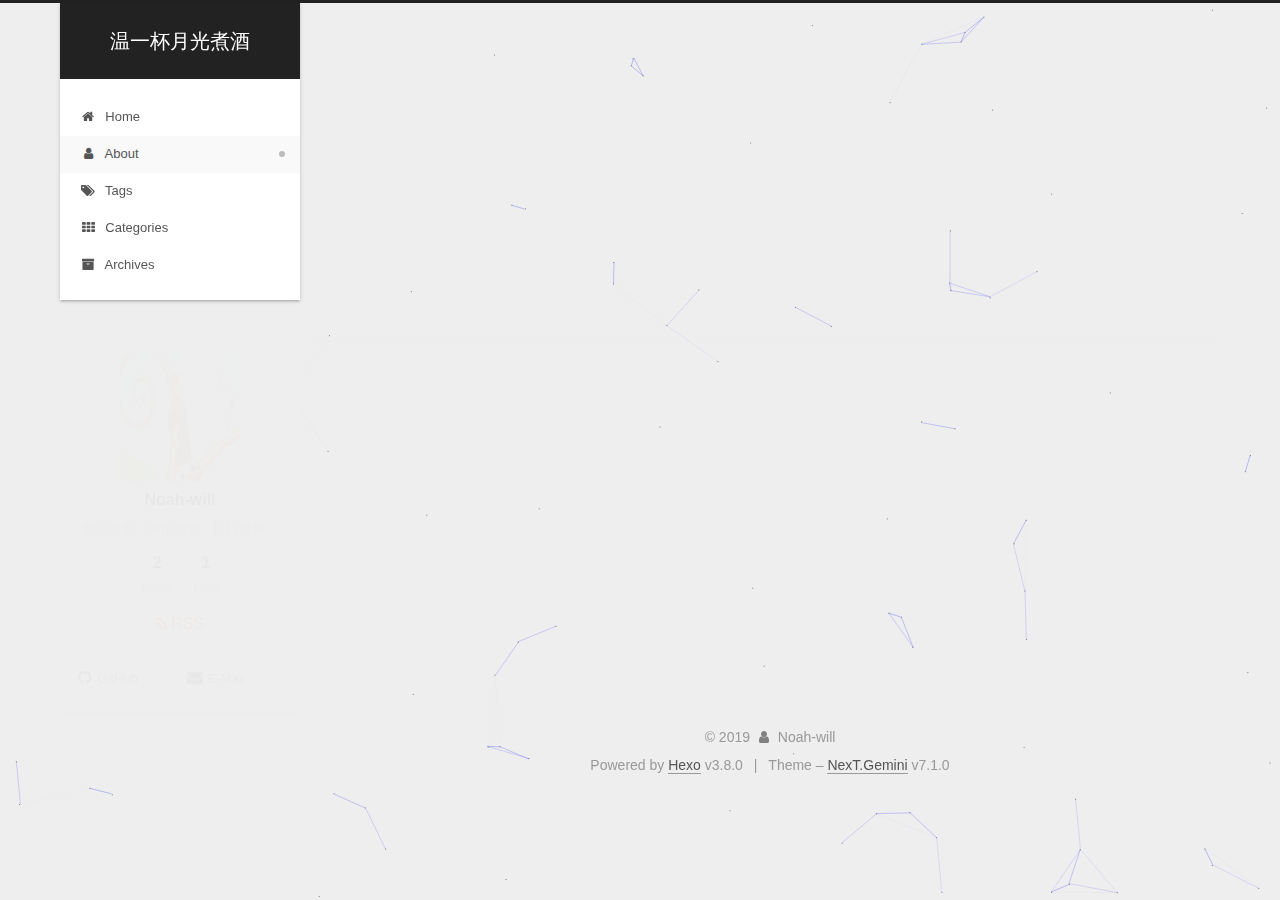
==== commit b43d2016: "Site updated: 2019-04-04 22:31:22" ====
--- a/about/index.html
+++ b/about/index.html
@@ -109,8 +109,6 @@
 <meta name="twitter:description" content="○   跨界思维爱好者 ○   喜欢文学的伪工科男 ○   难路易行，向死而生">
 
 
-  
-
 
   <link rel="alternate" href="/atom.xml" title="温一杯月光煮酒" type="application/atom+xml">
 
@@ -196,7 +194,7 @@
   </div>
 
   <div class="site-nav-toggle">
-    <button aria-label="Cambiar a barra de navegación">
+    <button aria-label="Toggle navigation bar">
       <span class="btn-bar"></span>
       <span class="btn-bar"></span>
       <span class="btn-bar"></span>
@@ -224,7 +222,7 @@
 
     
 
-    <a href="/" rel="section"><i class="menu-item-icon fa fa-fw fa-home"></i> <br>Inicio</a>
+    <a href="/" rel="section"><i class="menu-item-icon fa fa-fw fa-home"></i> <br>Home</a>
 
   </li>
         
@@ -241,7 +239,7 @@
 
     
 
-    <a href="/about/" rel="section"><i class="menu-item-icon fa fa-fw fa-user"></i> <br>Sobre mi</a>
+    <a href="/about/" rel="section"><i class="menu-item-icon fa fa-fw fa-user"></i> <br>About</a>
 
   </li>
         
@@ -258,7 +256,7 @@
 
     
 
-    <a href="/tags/" rel="section"><i class="menu-item-icon fa fa-fw fa-tags"></i> <br>Etiquetas</a>
+    <a href="/tags/" rel="section"><i class="menu-item-icon fa fa-fw fa-tags"></i> <br>Tags</a>
 
   </li>
         
@@ -275,7 +273,7 @@
 
     
 
-    <a href="/categories/" rel="section"><i class="menu-item-icon fa fa-fw fa-th"></i> <br>Categorías</a>
+    <a href="/categories/" rel="section"><i class="menu-item-icon fa fa-fw fa-th"></i> <br>Categories</a>
 
   </li>
         
@@ -292,7 +290,7 @@
 
     
 
-    <a href="/archives/" rel="section"><i class="menu-item-icon fa fa-fw fa-archive"></i> <br>Archivo</a>
+    <a href="/archives/" rel="section"><i class="menu-item-icon fa fa-fw fa-archive"></i> <br>Archives</a>
 
   </li>
 
@@ -441,7 +439,7 @@
                   <a href="/archives/">
                 
                     <span class="site-state-item-count">2</span>
-                    <span class="site-state-item-name">entradas</span>
+                    <span class="site-state-item-name">posts</span>
                   </a>
                 </div>
               
@@ -548,7 +546,7 @@
 </div>
 
 
-  <div class="powered-by">Creado mediante <a href="https://hexo.io" class="theme-link" rel="noopener" target="_blank">Hexo</a> v3.8.0</div>
+  <div class="powered-by">Powered by <a href="https://hexo.io" class="theme-link" rel="noopener" target="_blank">Hexo</a> v3.8.0</div>
 
 
 
@@ -556,7 +554,7 @@
 
 
 
-  <div class="theme-info">Tema – <a href="https://theme-next.org" class="theme-link" rel="noopener" target="_blank">NexT.Gemini</a> v7.1.0</div>
+  <div class="theme-info">Theme – <a href="https://theme-next.org" class="theme-link" rel="noopener" target="_blank">NexT.Gemini</a> v7.1.0</div>
 
 
 
--- a/css/main.css
+++ b/css/main.css
@@ -1763,7 +1763,7 @@
   width: 4px;
   height: 4px;
   border-radius: 50%;
-  background: #dbdb49;
+  background: #422bf0;
 }
 .feed-link,
 .chat {
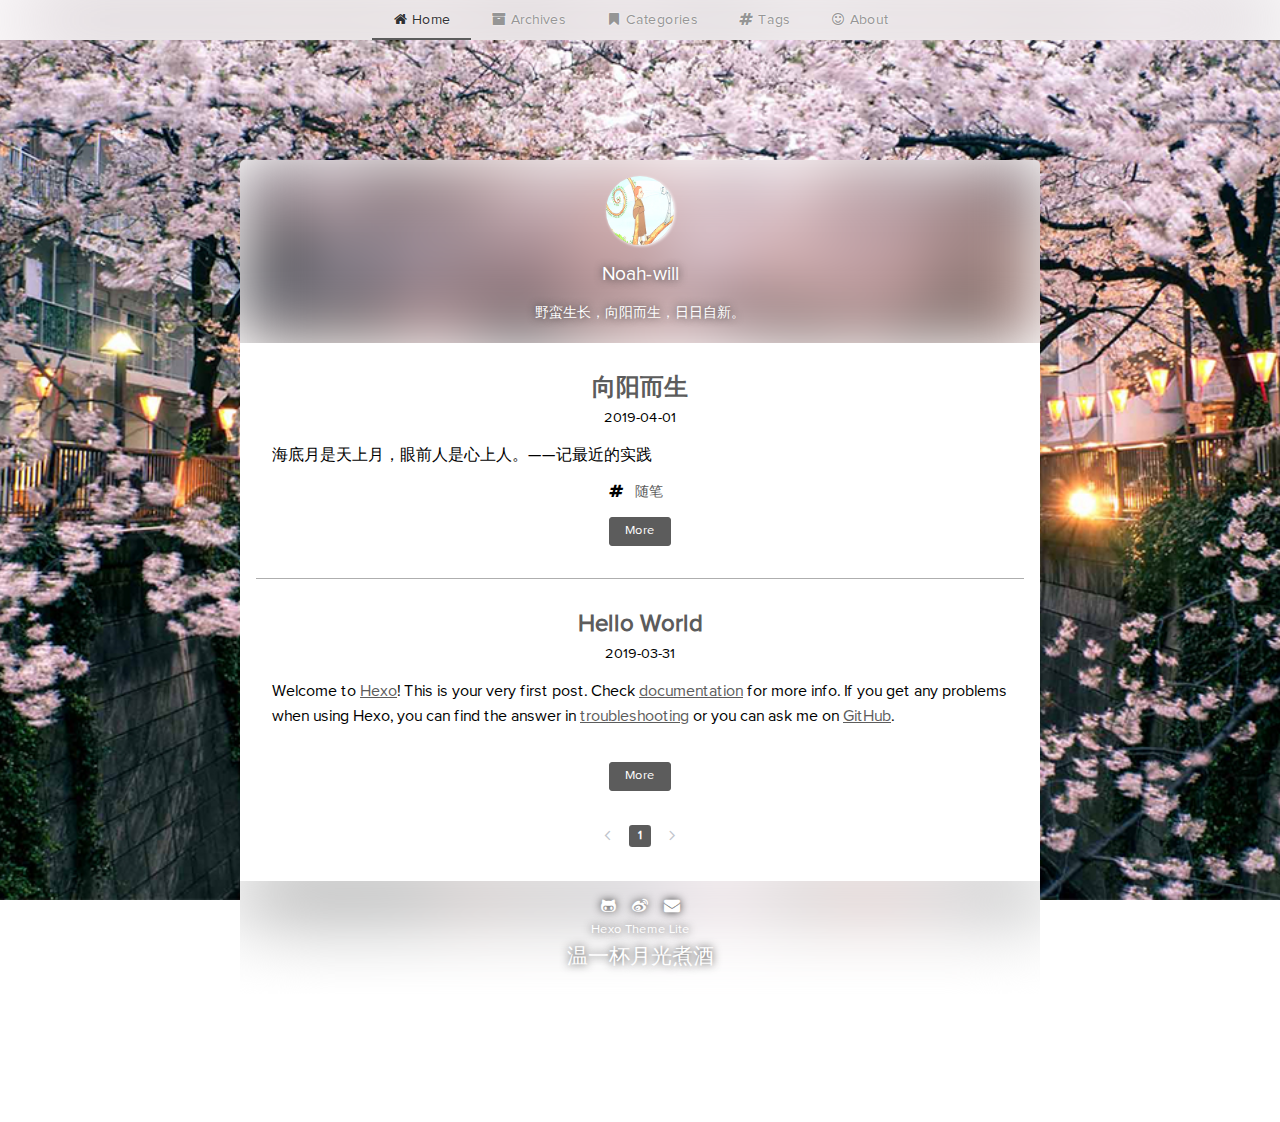
==== commit f3686d9b: "Site updated: 2019-04-04 22:54:57" ====
--- a/about/index.html
+++ b/about/index.html
@@ -1,716 +1 @@
-<!DOCTYPE html>
-
-
-
-
-
-
-
-
-
-
-
-
-  
-
-
-<html class="theme-next gemini use-motion" lang="zh-Hans">
-<head><meta name="generator" content="Hexo 3.8.0">
-  <meta charset="UTF-8">
-<meta http-equiv="X-UA-Compatible" content="IE=edge">
-<meta name="viewport" content="width=device-width, initial-scale=1, maximum-scale=2">
-<meta name="theme-color" content="#222">
-
-
-
-
-
-
-
-
-
-
-
-
-
-
-
-
-
-
-
-
-
-
-
-
-<link rel="stylesheet" href="/lib/font-awesome/css/font-awesome.min.css?v=4.6.2">
-
-<link rel="stylesheet" href="/css/main.css?v=7.1.0">
-
-
-  <link rel="apple-touch-icon" sizes="180x180" href="/images/apple-touch-icon-next.png?v=7.1.0">
-
-
-  <link rel="icon" type="image/png" sizes="32x32" href="/images/favicon-32x32-next.png?v=7.1.0">
-
-
-  <link rel="icon" type="image/png" sizes="16x16" href="/images/favicon-16x16-next.png?v=7.1.0">
-
-
-  <link rel="mask-icon" href="/images/logo.svg?v=7.1.0" color="#222">
-
-
-
-
-
-
-
-<script id="hexo.configurations">
-  var NexT = window.NexT || {};
-  var CONFIG = {
-    root: '/',
-    scheme: 'Gemini',
-    version: '7.1.0',
-    sidebar: {"position":"left","display":"post","offset":12,"onmobile":false,"dimmer":false},
-    back2top: true,
-    back2top_sidebar: false,
-    fancybox: false,
-    fastclick: false,
-    lazyload: false,
-    tabs: true,
-    motion: {"enable":true,"async":false,"transition":{"post_block":"fadeIn","post_header":"slideDownIn","post_body":"slideDownIn","coll_header":"slideLeftIn","sidebar":"slideUpIn"}},
-    algolia: {
-      applicationID: '',
-      apiKey: '',
-      indexName: '',
-      hits: {"per_page":10},
-      labels: {"input_placeholder":"Search for Posts","hits_empty":"We didn't find any results for the search: ${query}","hits_stats":"${hits} results found in ${time} ms"}
-    }
-  };
-</script>
-
-
-  
-
-
-
-
-  <meta name="description" content="○   跨界思维爱好者 ○   喜欢文学的伪工科男 ○   难路易行，向死而生">
-<meta property="og:type" content="website">
-<meta property="og:title" content="about">
-<meta property="og:url" content="http://yoursite.com/about/index.html">
-<meta property="og:site_name" content="温一杯月光煮酒">
-<meta property="og:description" content="○   跨界思维爱好者 ○   喜欢文学的伪工科男 ○   难路易行，向死而生">
-<meta property="og:locale" content="zh-Hans">
-<meta property="og:updated_time" content="2019-04-03T13:33:07.929Z">
-<meta name="twitter:card" content="summary">
-<meta name="twitter:title" content="about">
-<meta name="twitter:description" content="○   跨界思维爱好者 ○   喜欢文学的伪工科男 ○   难路易行，向死而生">
-
-
-
-  <link rel="alternate" href="/atom.xml" title="温一杯月光煮酒" type="application/atom+xml">
-
-
-
-  
-  
-  <link rel="canonical" href="http://yoursite.com/about/">
-
-
-
-<script id="page.configurations">
-  CONFIG.page = {
-    sidebar: "",
-  };
-</script>
-
-  <title>about | 温一杯月光煮酒</title>
-  
-
-
-
-
-
-
-
-
-
-
-
-
-  <noscript>
-  <style>
-  .use-motion .motion-element,
-  .use-motion .brand,
-  .use-motion .menu-item,
-  .sidebar-inner,
-  .use-motion .post-block,
-  .use-motion .pagination,
-  .use-motion .comments,
-  .use-motion .post-header,
-  .use-motion .post-body,
-  .use-motion .collection-title { opacity: initial; }
-
-  .use-motion .logo,
-  .use-motion .site-title,
-  .use-motion .site-subtitle {
-    opacity: initial;
-    top: initial;
-  }
-
-  .use-motion .logo-line-before i { left: initial; }
-  .use-motion .logo-line-after i { right: initial; }
-  </style>
-</noscript>
-
-</head>
-
-<body itemscope itemtype="http://schema.org/WebPage" lang="zh-Hans">
-
-  
-  
-    
-  
-
-  <div class="container sidebar-position-left page-post-detail">
-    <div class="headband"></div>
-
-    <header id="header" class="header" itemscope itemtype="http://schema.org/WPHeader">
-      <div class="header-inner"><div class="site-brand-wrapper">
-  <div class="site-meta">
-    
-
-    <div class="custom-logo-site-title">
-      <a href="/" class="brand" rel="start">
-        <span class="logo-line-before"><i></i></span>
-        <span class="site-title">温一杯月光煮酒</span>
-        <span class="logo-line-after"><i></i></span>
-      </a>
-    </div>
-    
-    
-  </div>
-
-  <div class="site-nav-toggle">
-    <button aria-label="Toggle navigation bar">
-      <span class="btn-bar"></span>
-      <span class="btn-bar"></span>
-      <span class="btn-bar"></span>
-    </button>
-  </div>
-</div>
-
-
-
-<nav class="site-nav">
-  
-    <ul id="menu" class="menu">
-      
-        
-        
-        
-          
-          <li class="menu-item menu-item-home">
-
-    
-    
-    
-      
-    
-
-    
-
-    <a href="/" rel="section"><i class="menu-item-icon fa fa-fw fa-home"></i> <br>Home</a>
-
-  </li>
-        
-        
-        
-          
-          <li class="menu-item menu-item-about menu-item-active">
-
-    
-    
-    
-      
-    
-
-    
-
-    <a href="/about/" rel="section"><i class="menu-item-icon fa fa-fw fa-user"></i> <br>About</a>
-
-  </li>
-        
-        
-        
-          
-          <li class="menu-item menu-item-tags">
-
-    
-    
-    
-      
-    
-
-    
-
-    <a href="/tags/" rel="section"><i class="menu-item-icon fa fa-fw fa-tags"></i> <br>Tags</a>
-
-  </li>
-        
-        
-        
-          
-          <li class="menu-item menu-item-categories">
-
-    
-    
-    
-      
-    
-
-    
-
-    <a href="/categories/" rel="section"><i class="menu-item-icon fa fa-fw fa-th"></i> <br>Categories</a>
-
-  </li>
-        
-        
-        
-          
-          <li class="menu-item menu-item-archives">
-
-    
-    
-    
-      
-    
-
-    
-
-    <a href="/archives/" rel="section"><i class="menu-item-icon fa fa-fw fa-archive"></i> <br>Archives</a>
-
-  </li>
-
-      
-      
-    </ul>
-  
-
-  
-
-  
-</nav>
-
-
-
-  
-
-
-
-</div>
-    </header>
-
-    
-
-
-    <main id="main" class="main">
-      <div class="main-inner">
-        <div class="content-wrap">
-          
-            
-
-    
-    
-      
-      
-    
-      
-      
-    
-      
-      
-    
-      
-      
-    
-      
-      
-    
-    
-
-  
-
-
-          
-          <div id="content" class="content">
-            
-
-  <div id="posts" class="posts-expand">
-    
-    
-    
-    <div class="post-block page">
-      <header class="post-header">
-
-<h1 class="post-title" itemprop="name headline">about
-
-</h1>
-
-<div class="post-meta">
-  
-  
-
-
-
-</div>
-
-</header>
-
-      
-      
-      
-      <div class="post-body">
-        
-        
-          <p>○   跨界思维爱好者</p>
-<p>○   喜欢文学的伪工科男</p>
-<p>○   难路易行，向死而生</p>
-
-        
-      </div>
-      
-      
-      
-    </div>
-    
-
-
-
-    
-    
-    
-  </div>
-
-
-          </div>
-          
-
-  
-
-
-
-        </div>
-        
-          
-  
-  <div class="sidebar-toggle">
-    <div class="sidebar-toggle-line-wrap">
-      <span class="sidebar-toggle-line sidebar-toggle-line-first"></span>
-      <span class="sidebar-toggle-line sidebar-toggle-line-middle"></span>
-      <span class="sidebar-toggle-line sidebar-toggle-line-last"></span>
-    </div>
-  </div>
-
-  <aside id="sidebar" class="sidebar">
-    <div class="sidebar-inner">
-
-      
-
-      
-
-      <div class="site-overview-wrap sidebar-panel sidebar-panel-active">
-        <div class="site-overview">
-          <div class="site-author motion-element" itemprop="author" itemscope itemtype="http://schema.org/Person">
-            
-              <img class="site-author-image" itemprop="image" src="/images/avatar.jpg" alt="Noah-will">
-            
-              <p class="site-author-name" itemprop="name">Noah-will</p>
-              <div class="site-description motion-element" itemprop="description">野蛮生长，向阳而生，日日自新。</div>
-          </div>
-
-          
-            <nav class="site-state motion-element">
-              
-                <div class="site-state-item site-state-posts">
-                
-                  <a href="/archives/">
-                
-                    <span class="site-state-item-count">2</span>
-                    <span class="site-state-item-name">posts</span>
-                  </a>
-                </div>
-              
-
-              
-
-              
-                
-                
-                <div class="site-state-item site-state-tags">
-                  
-                    
-                      <a href="/tags/">
-                    
-                  
-                    
-                    
-                      
-                    
-                    <span class="site-state-item-count">1</span>
-                    <span class="site-state-item-name">tags</span>
-                  </a>
-                </div>
-              
-            </nav>
-          
-
-          
-            <div class="feed-link motion-element">
-              <a href="/atom.xml" rel="alternate">
-                <i class="fa fa-rss"></i>
-                RSS
-              </a>
-            </div>
-          
-
-          
-
-          
-            <div class="links-of-author motion-element">
-              
-                <span class="links-of-author-item">
-                  
-                  
-                    
-                  
-                  
-                    
-                  
-                  <a href="https://github.com/Noah-will" title="GitHub &rarr; https://github.com/Noah-will" rel="noopener" target="_blank"><i class="fa fa-fw fa-github"></i>GitHub</a>
-                </span>
-              
-                <span class="links-of-author-item">
-                  
-                  
-                    
-                  
-                  
-                    
-                  
-                  <a href="/bookai@taka.uu.me" title="E-Mail &rarr; bookai@taka.uu.me"><i class="fa fa-fw fa-envelope"></i>E-Mail</a>
-                </span>
-              
-            </div>
-          
-
-          
-
-          
-          
-
-          
-            
-          
-          
-
-        </div>
-      </div>
-
-      
-
-      
-
-    </div>
-  </aside>
-  
-
-
-        
-      </div>
-    </main>
-
-    <footer id="footer" class="footer">
-      <div class="footer-inner">
-        <div class="copyright">&copy; <span itemprop="copyrightYear">2019</span>
-  <span class="with-love" id="animate">
-    <i class="fa fa-user"></i>
-  </span>
-  <span class="author" itemprop="copyrightHolder">Noah-will</span>
-
-  
-
-  
-</div>
-
-
-  <div class="powered-by">Powered by <a href="https://hexo.io" class="theme-link" rel="noopener" target="_blank">Hexo</a> v3.8.0</div>
-
-
-
-  <span class="post-meta-divider">|</span>
-
-
-
-  <div class="theme-info">Theme – <a href="https://theme-next.org" class="theme-link" rel="noopener" target="_blank">NexT.Gemini</a> v7.1.0</div>
-
-
-
-
-        
-
-
-
-
-
-
-
-
-        
-      </div>
-    </footer>
-
-    
-      <div class="back-to-top">
-        <i class="fa fa-arrow-up"></i>
-        
-      </div>
-    
-
-    
-
-    
-
-    
-  </div>
-
-  
-
-<script>
-  if (Object.prototype.toString.call(window.Promise) !== '[object Function]') {
-    window.Promise = null;
-  }
-</script>
-
-
-
-
-
-
-
-
-
-
-
-
-
-
-  
-    
-    
-  
-  <script color="0,0,255" opacity="0.5" zindex="-1" count="99" src="/lib/canvas-nest/canvas-nest.min.js"></script>
-
-
-
-
-
-
-
-
-
-
-
-
-
-  
-  <script src="/lib/jquery/index.js?v=2.1.3"></script>
-
-  
-  <script src="/lib/velocity/velocity.min.js?v=1.2.1"></script>
-
-  
-  <script src="/lib/velocity/velocity.ui.min.js?v=1.2.1"></script>
-
-
-  
-
-
-  <script src="/js/utils.js?v=7.1.0"></script>
-
-  <script src="/js/motion.js?v=7.1.0"></script>
-
-
-
-  
-  
-
-
-  <script src="/js/affix.js?v=7.1.0"></script>
-
-  <script src="/js/schemes/pisces.js?v=7.1.0"></script>
-
-
-
-
-  
-  <script src="/js/scrollspy.js?v=7.1.0"></script>
-<script src="/js/post-details.js?v=7.1.0"></script>
-
-
-
-  
-
-
-  <script src="/js/next-boot.js?v=7.1.0"></script>
-
-
-  
-
-  
-
-  
-
-  
-
-
-  
-
-
-  
-
-
-
-
-  
-
-  
-
-  
-
-  
-
-  
-
-  
-
-  
-
-  
-
-  
-
-  
-
-  
-
-  
-
-  
-
-  
-
-</body>
-</html>
+<!doctype html><html lang="en"><head><meta name="generator" content="Hexo 3.8.0"><meta charset="UTF-8"><meta name="viewport" content="width=device-width,user-scalable=no,initial-scale=1,maximum-scale=1,minimum-scale=1"><meta http-equiv="X-UA-Compatible" content="ie=edge"><link rel="shortcut icon" href="/static/favicon.ico"><title>温一杯月光煮酒</title><link href="/static/css/app.c64eadfc8d3abfc9d85514dba4054813.css" rel="stylesheet"></head><body><div id="app"></div><script type="text/javascript" src="/static/js/manifest.992b63bf2abbf3194771.js"></script><script type="text/javascript" src="/static/js/vendor.e12dc8c9af1f7aa12436.js"></script><script type="text/javascript" src="/static/js/app.bc036f9167871d39aecf.js"></script></body></html>--- a/static/css/app.c64eadfc8d3abfc9d85514dba4054813.css
+++ b/static/css/app.c64eadfc8d3abfc9d85514dba4054813.css
@@ -0,0 +1,7 @@
+#app[data-v-75a8d7e8]{min-height:100vh;display:-webkit-box;display:-ms-flexbox;display:flex;-webkit-box-orient:vertical;-webkit-box-direction:normal;-ms-flex-flow:column nowrap;flex-flow:column nowrap}.app-footer[data-v-75a8d7e8],.app-header[data-v-75a8d7e8]{display:-webkit-box;display:-ms-flexbox;display:flex;-webkit-box-pack:center;-ms-flex-pack:center;justify-content:center;-webkit-box-align:end;-ms-flex-align:end;align-items:flex-end;margin-top:10rem}.app-footer[data-v-75a8d7e8]{-webkit-box-flex:1;-ms-flex-positive:1;flex-grow:1}.app-dep-footer[data-v-75a8d7e8]{margin-top:0;margin-bottom:8rem;-webkit-box-align:start;-ms-flex-align:start;align-items:flex-start}.app-dep-footer>div[data-v-75a8d7e8]{border-bottom-left-radius:.3rem;border-bottom-right-radius:.3rem}.app-body[data-v-75a8d7e8]{box-sizing:border-box;background-color:#fff;padding:2rem 1rem}.app-dep-footer-body[data-v-75a8d7e8]{border-bottom-left-radius:0;border-bottom-right-radius:0}.fade-enter-active,.fade-leave-active{transition:all .2s ease}.fade-enter,.fade-leave-active{opacity:0}#top-nav[data-v-26df1257]{position:fixed;top:0;left:0;right:0;height:40px;z-index:1000;overflow:hidden;color:#fff;text-shadow:1px 1px 8px #444}#top-nav .main-menu[data-v-26df1257]{width:100%}.dropdown-item[data-v-26df1257]{display:-webkit-box;display:-ms-flexbox;display:flex;-webkit-box-align:center;-ms-flex-align:center;align-items:center}.dropdown-item .icon[data-v-26df1257]{width:1rem;text-align:center;margin-right:.3rem}.dropdown-item .item-name[data-v-26df1257]{-webkit-box-flex:1;-ms-flex-positive:1;flex-grow:1}.blur[data-v-26df1257]{display:-webkit-box;display:-ms-flexbox;display:flex;-webkit-box-align:center;-ms-flex-align:center;align-items:center}.menu-btn>span[data-v-26df1257]{margin-right:.2rem}.item-icon[data-v-26df1257]{display:inline-block;width:1rem;text-align:center}.el-menu--horizontal[data-v-26df1257]{display:-webkit-box;display:-ms-flexbox;display:flex;-webkit-box-pack:center;-ms-flex-pack:center;justify-content:center}.el-menu--horizontal .el-menu-item[data-v-26df1257]{line-height:40px;height:40px;text-shadow:0 0 2px #fff;color:#959595}.el-menu--horizontal .el-menu-item i[data-v-26df1257]{color:inherit}.el-menu--horizontal .el-menu-item[data-v-26df1257]:focus,.el-menu--horizontal .el-menu-item[data-v-26df1257]:hover{background-color:hsla(0,0%,100%,0)}.el-menu--horizontal .el-menu-item [data-v-26df1257]{vertical-align:unset}.el-menu--horizontal .is-active[data-v-26df1257]{color:#5c5c5c}.el-menu[data-v-26df1257]{background-color:hsla(0,0%,100%,0)}.container{width:800px;margin-left:auto;margin-right:auto}@media (max-width:768px){.container{width:100%}}@media (max-width:768px){.top-left-padding{padding-left:1rem}}#lite-header[data-v-73f77182]{display:-webkit-box;display:-ms-flexbox;display:flex;-webkit-box-orient:vertical;-webkit-box-direction:normal;-ms-flex-flow:column nowrap;flex-flow:column nowrap;-webkit-box-align:center;-ms-flex-align:center;align-items:center;-webkit-box-pack:center;-ms-flex-pack:center;justify-content:center;text-shadow:0 0 .5rem #2e2e2e;border-top-left-radius:.3rem;border-top-right-radius:.3rem;padding:1rem}.avatar[data-v-73f77182]{display:inline-block;width:4.3rem;height:4.3rem;border-radius:50%;box-shadow:1px 1px 3px #fff}.author[data-v-73f77182]{font-size:1.2em;margin-bottom:.3rem}.description[data-v-73f77182]{font-size:.9em;margin-bottom:.3rem}#lite-footer[data-v-6f0f8eb1]{display:-webkit-box;display:-ms-flexbox;display:flex;-webkit-box-orient:vertical;-webkit-box-direction:normal;-ms-flex-flow:column nowrap;flex-flow:column nowrap;-webkit-box-align:center;-ms-flex-align:center;align-items:center;-webkit-box-pack:center;-ms-flex-pack:center;justify-content:center;text-shadow:0 0 .5rem #2e2e2e;padding:1rem 0 .5rem}#lite-footer>[data-v-6f0f8eb1]{margin-top:0;margin-bottom:.5rem}#lite-footer>[data-v-6f0f8eb1]:last-child{margin-bottom:0}#lite-footer a[data-v-6f0f8eb1]{color:inherit;transition:-webkit-transform .1s;transition:transform .1s;transition:transform .1s,-webkit-transform .1s}#lite-footer a[data-v-6f0f8eb1]:hover{-webkit-transform:scale(1.1);transform:scale(1.1)}.icon-list[data-v-6f0f8eb1]{display:-webkit-box;display:-ms-flexbox;display:flex}.icon-list>a[data-v-6f0f8eb1]{margin:0 .5rem}.powered-by[data-v-6f0f8eb1]{font-size:.8em}.title[data-v-6f0f8eb1]{font-size:1.3em}
+/*!
+ *  Font Awesome 4.7.0 by @davegandy - http://fontawesome.io - @fontawesome
+ *  License - http://fontawesome.io/license (Font: SIL OFL 1.1, CSS: MIT License)
+ */@font-face{font-family:FontAwesome;src:url(/static/fonts/fontawesome-webfont.674f50d.eot);src:url(/static/fonts/fontawesome-webfont.674f50d.eot?#iefix&v=4.7.0) format("embedded-opentype"),url(/static/fonts/fontawesome-webfont.af7ae50.woff2) format("woff2"),url(/static/fonts/fontawesome-webfont.fee66e7.woff) format("woff"),url(/static/fonts/fontawesome-webfont.b06871f.ttf) format("truetype"),url(/static/img/fontawesome-webfont.912ec66.svg#fontawesomeregular) format("svg");font-weight:400;font-style:normal}.fa{display:inline-block;font:normal normal normal 14px/1 FontAwesome;font-size:inherit;text-rendering:auto;-webkit-font-smoothing:antialiased;-moz-osx-font-smoothing:grayscale}.fa-lg{font-size:1.33333333em;line-height:.75em;vertical-align:-15%}.fa-2x{font-size:2em}.fa-3x{font-size:3em}.fa-4x{font-size:4em}.fa-5x{font-size:5em}.fa-fw{width:1.28571429em;text-align:center}.fa-ul{padding-left:0;margin-left:2.14285714em;list-style-type:none}.fa-ul>li{position:relative}.fa-li{position:absolute;left:-2.14285714em;width:2.14285714em;top:.14285714em;text-align:center}.fa-li.fa-lg{left:-1.85714286em}.fa-border{padding:.2em .25em .15em;border:.08em solid #eee;border-radius:.1em}.fa-pull-left{float:left}.fa-pull-right{float:right}.fa.fa-pull-left{margin-right:.3em}.fa.fa-pull-right{margin-left:.3em}.pull-right{float:right}.pull-left{float:left}.fa.pull-left{margin-right:.3em}.fa.pull-right{margin-left:.3em}.fa-spin{-webkit-animation:fa-spin 2s infinite linear;animation:fa-spin 2s infinite linear}.fa-pulse{-webkit-animation:fa-spin 1s infinite steps(8);animation:fa-spin 1s infinite steps(8)}@-webkit-keyframes fa-spin{0%{-webkit-transform:rotate(0deg);transform:rotate(0deg)}to{-webkit-transform:rotate(359deg);transform:rotate(359deg)}}@keyframes fa-spin{0%{-webkit-transform:rotate(0deg);transform:rotate(0deg)}to{-webkit-transform:rotate(359deg);transform:rotate(359deg)}}.fa-rotate-90{-ms-filter:"progid:DXImageTransform.Microsoft.BasicImage(rotation=1)";-webkit-transform:rotate(90deg);transform:rotate(90deg)}.fa-rotate-180{-ms-filter:"progid:DXImageTransform.Microsoft.BasicImage(rotation=2)";-webkit-transform:rotate(180deg);transform:rotate(180deg)}.fa-rotate-270{-ms-filter:"progid:DXImageTransform.Microsoft.BasicImage(rotation=3)";-webkit-transform:rotate(270deg);transform:rotate(270deg)}.fa-flip-horizontal{-ms-filter:"progid:DXImageTransform.Microsoft.BasicImage(rotation=0, mirror=1)";-webkit-transform:scaleX(-1);transform:scaleX(-1)}.fa-flip-vertical{-ms-filter:"progid:DXImageTransform.Microsoft.BasicImage(rotation=2, mirror=1)";-webkit-transform:scaleY(-1);transform:scaleY(-1)}:root .fa-flip-horizontal,:root .fa-flip-vertical,:root .fa-rotate-90,:root .fa-rotate-180,:root .fa-rotate-270{-webkit-filter:none;filter:none}.fa-stack{position:relative;display:inline-block;width:2em;height:2em;line-height:2em;vertical-align:middle}.fa-stack-1x,.fa-stack-2x{position:absolute;left:0;width:100%;text-align:center}.fa-stack-1x{line-height:inherit}.fa-stack-2x{font-size:2em}.fa-inverse{color:#fff}.fa-glass:before{content:"\F000"}.fa-music:before{content:"\F001"}.fa-search:before{content:"\F002"}.fa-envelope-o:before{content:"\F003"}.fa-heart:before{content:"\F004"}.fa-star:before{content:"\F005"}.fa-star-o:before{content:"\F006"}.fa-user:before{content:"\F007"}.fa-film:before{content:"\F008"}.fa-th-large:before{content:"\F009"}.fa-th:before{content:"\F00A"}.fa-th-list:before{content:"\F00B"}.fa-check:before{content:"\F00C"}.fa-close:before,.fa-remove:before,.fa-times:before{content:"\F00D"}.fa-search-plus:before{content:"\F00E"}.fa-search-minus:before{content:"\F010"}.fa-power-off:before{content:"\F011"}.fa-signal:before{content:"\F012"}.fa-cog:before,.fa-gear:before{content:"\F013"}.fa-trash-o:before{content:"\F014"}.fa-home:before{content:"\F015"}.fa-file-o:before{content:"\F016"}.fa-clock-o:before{content:"\F017"}.fa-road:before{content:"\F018"}.fa-download:before{content:"\F019"}.fa-arrow-circle-o-down:before{content:"\F01A"}.fa-arrow-circle-o-up:before{content:"\F01B"}.fa-inbox:before{content:"\F01C"}.fa-play-circle-o:before{content:"\F01D"}.fa-repeat:before,.fa-rotate-right:before{content:"\F01E"}.fa-refresh:before{content:"\F021"}.fa-list-alt:before{content:"\F022"}.fa-lock:before{content:"\F023"}.fa-flag:before{content:"\F024"}.fa-headphones:before{content:"\F025"}.fa-volume-off:before{content:"\F026"}.fa-volume-down:before{content:"\F027"}.fa-volume-up:before{content:"\F028"}.fa-qrcode:before{content:"\F029"}.fa-barcode:before{content:"\F02A"}.fa-tag:before{content:"\F02B"}.fa-tags:before{content:"\F02C"}.fa-book:before{content:"\F02D"}.fa-bookmark:before{content:"\F02E"}.fa-print:before{content:"\F02F"}.fa-camera:before{content:"\F030"}.fa-font:before{content:"\F031"}.fa-bold:before{content:"\F032"}.fa-italic:before{content:"\F033"}.fa-text-height:before{content:"\F034"}.fa-text-width:before{content:"\F035"}.fa-align-left:before{content:"\F036"}.fa-align-center:before{content:"\F037"}.fa-align-right:before{content:"\F038"}.fa-align-justify:before{content:"\F039"}.fa-list:before{content:"\F03A"}.fa-dedent:before,.fa-outdent:before{content:"\F03B"}.fa-indent:before{content:"\F03C"}.fa-video-camera:before{content:"\F03D"}.fa-image:before,.fa-photo:before,.fa-picture-o:before{content:"\F03E"}.fa-pencil:before{content:"\F040"}.fa-map-marker:before{content:"\F041"}.fa-adjust:before{content:"\F042"}.fa-tint:before{content:"\F043"}.fa-edit:before,.fa-pencil-square-o:before{content:"\F044"}.fa-share-square-o:before{content:"\F045"}.fa-check-square-o:before{content:"\F046"}.fa-arrows:before{content:"\F047"}.fa-step-backward:before{content:"\F048"}.fa-fast-backward:before{content:"\F049"}.fa-backward:before{content:"\F04A"}.fa-play:before{content:"\F04B"}.fa-pause:before{content:"\F04C"}.fa-stop:before{content:"\F04D"}.fa-forward:before{content:"\F04E"}.fa-fast-forward:before{content:"\F050"}.fa-step-forward:before{content:"\F051"}.fa-eject:before{content:"\F052"}.fa-chevron-left:before{content:"\F053"}.fa-chevron-right:before{content:"\F054"}.fa-plus-circle:before{content:"\F055"}.fa-minus-circle:before{content:"\F056"}.fa-times-circle:before{content:"\F057"}.fa-check-circle:before{content:"\F058"}.fa-question-circle:before{content:"\F059"}.fa-info-circle:before{content:"\F05A"}.fa-crosshairs:before{content:"\F05B"}.fa-times-circle-o:before{content:"\F05C"}.fa-check-circle-o:before{content:"\F05D"}.fa-ban:before{content:"\F05E"}.fa-arrow-left:before{content:"\F060"}.fa-arrow-right:before{content:"\F061"}.fa-arrow-up:before{content:"\F062"}.fa-arrow-down:before{content:"\F063"}.fa-mail-forward:before,.fa-share:before{content:"\F064"}.fa-expand:before{content:"\F065"}.fa-compress:before{content:"\F066"}.fa-plus:before{content:"\F067"}.fa-minus:before{content:"\F068"}.fa-asterisk:before{content:"\F069"}.fa-exclamation-circle:before{content:"\F06A"}.fa-gift:before{content:"\F06B"}.fa-leaf:before{content:"\F06C"}.fa-fire:before{content:"\F06D"}.fa-eye:before{content:"\F06E"}.fa-eye-slash:before{content:"\F070"}.fa-exclamation-triangle:before,.fa-warning:before{content:"\F071"}.fa-plane:before{content:"\F072"}.fa-calendar:before{content:"\F073"}.fa-random:before{content:"\F074"}.fa-comment:before{content:"\F075"}.fa-magnet:before{content:"\F076"}.fa-chevron-up:before{content:"\F077"}.fa-chevron-down:before{content:"\F078"}.fa-retweet:before{content:"\F079"}.fa-shopping-cart:before{content:"\F07A"}.fa-folder:before{content:"\F07B"}.fa-folder-open:before{content:"\F07C"}.fa-arrows-v:before{content:"\F07D"}.fa-arrows-h:before{content:"\F07E"}.fa-bar-chart-o:before,.fa-bar-chart:before{content:"\F080"}.fa-twitter-square:before{content:"\F081"}.fa-facebook-square:before{content:"\F082"}.fa-camera-retro:before{content:"\F083"}.fa-key:before{content:"\F084"}.fa-cogs:before,.fa-gears:before{content:"\F085"}.fa-comments:before{content:"\F086"}.fa-thumbs-o-up:before{content:"\F087"}.fa-thumbs-o-down:before{content:"\F088"}.fa-star-half:before{content:"\F089"}.fa-heart-o:before{content:"\F08A"}.fa-sign-out:before{content:"\F08B"}.fa-linkedin-square:before{content:"\F08C"}.fa-thumb-tack:before{content:"\F08D"}.fa-external-link:before{content:"\F08E"}.fa-sign-in:before{content:"\F090"}.fa-trophy:before{content:"\F091"}.fa-github-square:before{content:"\F092"}.fa-upload:before{content:"\F093"}.fa-lemon-o:before{content:"\F094"}.fa-phone:before{content:"\F095"}.fa-square-o:before{content:"\F096"}.fa-bookmark-o:before{content:"\F097"}.fa-phone-square:before{content:"\F098"}.fa-twitter:before{content:"\F099"}.fa-facebook-f:before,.fa-facebook:before{content:"\F09A"}.fa-github:before{content:"\F09B"}.fa-unlock:before{content:"\F09C"}.fa-credit-card:before{content:"\F09D"}.fa-feed:before,.fa-rss:before{content:"\F09E"}.fa-hdd-o:before{content:"\F0A0"}.fa-bullhorn:before{content:"\F0A1"}.fa-bell:before{content:"\F0F3"}.fa-certificate:before{content:"\F0A3"}.fa-hand-o-right:before{content:"\F0A4"}.fa-hand-o-left:before{content:"\F0A5"}.fa-hand-o-up:before{content:"\F0A6"}.fa-hand-o-down:before{content:"\F0A7"}.fa-arrow-circle-left:before{content:"\F0A8"}.fa-arrow-circle-right:before{content:"\F0A9"}.fa-arrow-circle-up:before{content:"\F0AA"}.fa-arrow-circle-down:before{content:"\F0AB"}.fa-globe:before{content:"\F0AC"}.fa-wrench:before{content:"\F0AD"}.fa-tasks:before{content:"\F0AE"}.fa-filter:before{content:"\F0B0"}.fa-briefcase:before{content:"\F0B1"}.fa-arrows-alt:before{content:"\F0B2"}.fa-group:before,.fa-users:before{content:"\F0C0"}.fa-chain:before,.fa-link:before{content:"\F0C1"}.fa-cloud:before{content:"\F0C2"}.fa-flask:before{content:"\F0C3"}.fa-cut:before,.fa-scissors:before{content:"\F0C4"}.fa-copy:before,.fa-files-o:before{content:"\F0C5"}.fa-paperclip:before{content:"\F0C6"}.fa-floppy-o:before,.fa-save:before{content:"\F0C7"}.fa-square:before{content:"\F0C8"}.fa-bars:before,.fa-navicon:before,.fa-reorder:before{content:"\F0C9"}.fa-list-ul:before{content:"\F0CA"}.fa-list-ol:before{content:"\F0CB"}.fa-strikethrough:before{content:"\F0CC"}.fa-underline:before{content:"\F0CD"}.fa-table:before{content:"\F0CE"}.fa-magic:before{content:"\F0D0"}.fa-truck:before{content:"\F0D1"}.fa-pinterest:before{content:"\F0D2"}.fa-pinterest-square:before{content:"\F0D3"}.fa-google-plus-square:before{content:"\F0D4"}.fa-google-plus:before{content:"\F0D5"}.fa-money:before{content:"\F0D6"}.fa-caret-down:before{content:"\F0D7"}.fa-caret-up:before{content:"\F0D8"}.fa-caret-left:before{content:"\F0D9"}.fa-caret-right:before{content:"\F0DA"}.fa-columns:before{content:"\F0DB"}.fa-sort:before,.fa-unsorted:before{content:"\F0DC"}.fa-sort-desc:before,.fa-sort-down:before{content:"\F0DD"}.fa-sort-asc:before,.fa-sort-up:before{content:"\F0DE"}.fa-envelope:before{content:"\F0E0"}.fa-linkedin:before{content:"\F0E1"}.fa-rotate-left:before,.fa-undo:before{content:"\F0E2"}.fa-gavel:before,.fa-legal:before{content:"\F0E3"}.fa-dashboard:before,.fa-tachometer:before{content:"\F0E4"}.fa-comment-o:before{content:"\F0E5"}.fa-comments-o:before{content:"\F0E6"}.fa-bolt:before,.fa-flash:before{content:"\F0E7"}.fa-sitemap:before{content:"\F0E8"}.fa-umbrella:before{content:"\F0E9"}.fa-clipboard:before,.fa-paste:before{content:"\F0EA"}.fa-lightbulb-o:before{content:"\F0EB"}.fa-exchange:before{content:"\F0EC"}.fa-cloud-download:before{content:"\F0ED"}.fa-cloud-upload:before{content:"\F0EE"}.fa-user-md:before{content:"\F0F0"}.fa-stethoscope:before{content:"\F0F1"}.fa-suitcase:before{content:"\F0F2"}.fa-bell-o:before{content:"\F0A2"}.fa-coffee:before{content:"\F0F4"}.fa-cutlery:before{content:"\F0F5"}.fa-file-text-o:before{content:"\F0F6"}.fa-building-o:before{content:"\F0F7"}.fa-hospital-o:before{content:"\F0F8"}.fa-ambulance:before{content:"\F0F9"}.fa-medkit:before{content:"\F0FA"}.fa-fighter-jet:before{content:"\F0FB"}.fa-beer:before{content:"\F0FC"}.fa-h-square:before{content:"\F0FD"}.fa-plus-square:before{content:"\F0FE"}.fa-angle-double-left:before{content:"\F100"}.fa-angle-double-right:before{content:"\F101"}.fa-angle-double-up:before{content:"\F102"}.fa-angle-double-down:before{content:"\F103"}.fa-angle-left:before{content:"\F104"}.fa-angle-right:before{content:"\F105"}.fa-angle-up:before{content:"\F106"}.fa-angle-down:before{content:"\F107"}.fa-desktop:before{content:"\F108"}.fa-laptop:before{content:"\F109"}.fa-tablet:before{content:"\F10A"}.fa-mobile-phone:before,.fa-mobile:before{content:"\F10B"}.fa-circle-o:before{content:"\F10C"}.fa-quote-left:before{content:"\F10D"}.fa-quote-right:before{content:"\F10E"}.fa-spinner:before{content:"\F110"}.fa-circle:before{content:"\F111"}.fa-mail-reply:before,.fa-reply:before{content:"\F112"}.fa-github-alt:before{content:"\F113"}.fa-folder-o:before{content:"\F114"}.fa-folder-open-o:before{content:"\F115"}.fa-smile-o:before{content:"\F118"}.fa-frown-o:before{content:"\F119"}.fa-meh-o:before{content:"\F11A"}.fa-gamepad:before{content:"\F11B"}.fa-keyboard-o:before{content:"\F11C"}.fa-flag-o:before{content:"\F11D"}.fa-flag-checkered:before{content:"\F11E"}.fa-terminal:before{content:"\F120"}.fa-code:before{content:"\F121"}.fa-mail-reply-all:before,.fa-reply-all:before{content:"\F122"}.fa-star-half-empty:before,.fa-star-half-full:before,.fa-star-half-o:before{content:"\F123"}.fa-location-arrow:before{content:"\F124"}.fa-crop:before{content:"\F125"}.fa-code-fork:before{content:"\F126"}.fa-chain-broken:before,.fa-unlink:before{content:"\F127"}.fa-question:before{content:"\F128"}.fa-info:before{content:"\F129"}.fa-exclamation:before{content:"\F12A"}.fa-superscript:before{content:"\F12B"}.fa-subscript:before{content:"\F12C"}.fa-eraser:before{content:"\F12D"}.fa-puzzle-piece:before{content:"\F12E"}.fa-microphone:before{content:"\F130"}.fa-microphone-slash:before{content:"\F131"}.fa-shield:before{content:"\F132"}.fa-calendar-o:before{content:"\F133"}.fa-fire-extinguisher:before{content:"\F134"}.fa-rocket:before{content:"\F135"}.fa-maxcdn:before{content:"\F136"}.fa-chevron-circle-left:before{content:"\F137"}.fa-chevron-circle-right:before{content:"\F138"}.fa-chevron-circle-up:before{content:"\F139"}.fa-chevron-circle-down:before{content:"\F13A"}.fa-html5:before{content:"\F13B"}.fa-css3:before{content:"\F13C"}.fa-anchor:before{content:"\F13D"}.fa-unlock-alt:before{content:"\F13E"}.fa-bullseye:before{content:"\F140"}.fa-ellipsis-h:before{content:"\F141"}.fa-ellipsis-v:before{content:"\F142"}.fa-rss-square:before{content:"\F143"}.fa-play-circle:before{content:"\F144"}.fa-ticket:before{content:"\F145"}.fa-minus-square:before{content:"\F146"}.fa-minus-square-o:before{content:"\F147"}.fa-level-up:before{content:"\F148"}.fa-level-down:before{content:"\F149"}.fa-check-square:before{content:"\F14A"}.fa-pencil-square:before{content:"\F14B"}.fa-external-link-square:before{content:"\F14C"}.fa-share-square:before{content:"\F14D"}.fa-compass:before{content:"\F14E"}.fa-caret-square-o-down:before,.fa-toggle-down:before{content:"\F150"}.fa-caret-square-o-up:before,.fa-toggle-up:before{content:"\F151"}.fa-caret-square-o-right:before,.fa-toggle-right:before{content:"\F152"}.fa-eur:before,.fa-euro:before{content:"\F153"}.fa-gbp:before{content:"\F154"}.fa-dollar:before,.fa-usd:before{content:"\F155"}.fa-inr:before,.fa-rupee:before{content:"\F156"}.fa-cny:before,.fa-jpy:before,.fa-rmb:before,.fa-yen:before{content:"\F157"}.fa-rouble:before,.fa-rub:before,.fa-ruble:before{content:"\F158"}.fa-krw:before,.fa-won:before{content:"\F159"}.fa-bitcoin:before,.fa-btc:before{content:"\F15A"}.fa-file:before{content:"\F15B"}.fa-file-text:before{content:"\F15C"}.fa-sort-alpha-asc:before{content:"\F15D"}.fa-sort-alpha-desc:before{content:"\F15E"}.fa-sort-amount-asc:before{content:"\F160"}.fa-sort-amount-desc:before{content:"\F161"}.fa-sort-numeric-asc:before{content:"\F162"}.fa-sort-numeric-desc:before{content:"\F163"}.fa-thumbs-up:before{content:"\F164"}.fa-thumbs-down:before{content:"\F165"}.fa-youtube-square:before{content:"\F166"}.fa-youtube:before{content:"\F167"}.fa-xing:before{content:"\F168"}.fa-xing-square:before{content:"\F169"}.fa-youtube-play:before{content:"\F16A"}.fa-dropbox:before{content:"\F16B"}.fa-stack-overflow:before{content:"\F16C"}.fa-instagram:before{content:"\F16D"}.fa-flickr:before{content:"\F16E"}.fa-adn:before{content:"\F170"}.fa-bitbucket:before{content:"\F171"}.fa-bitbucket-square:before{content:"\F172"}.fa-tumblr:before{content:"\F173"}.fa-tumblr-square:before{content:"\F174"}.fa-long-arrow-down:before{content:"\F175"}.fa-long-arrow-up:before{content:"\F176"}.fa-long-arrow-left:before{content:"\F177"}.fa-long-arrow-right:before{content:"\F178"}.fa-apple:before{content:"\F179"}.fa-windows:before{content:"\F17A"}.fa-android:before{content:"\F17B"}.fa-linux:before{content:"\F17C"}.fa-dribbble:before{content:"\F17D"}.fa-skype:before{content:"\F17E"}.fa-foursquare:before{content:"\F180"}.fa-trello:before{content:"\F181"}.fa-female:before{content:"\F182"}.fa-male:before{content:"\F183"}.fa-gittip:before,.fa-gratipay:before{content:"\F184"}.fa-sun-o:before{content:"\F185"}.fa-moon-o:before{content:"\F186"}.fa-archive:before{content:"\F187"}.fa-bug:before{content:"\F188"}.fa-vk:before{content:"\F189"}.fa-weibo:before{content:"\F18A"}.fa-renren:before{content:"\F18B"}.fa-pagelines:before{content:"\F18C"}.fa-stack-exchange:before{content:"\F18D"}.fa-arrow-circle-o-right:before{content:"\F18E"}.fa-arrow-circle-o-left:before{content:"\F190"}.fa-caret-square-o-left:before,.fa-toggle-left:before{content:"\F191"}.fa-dot-circle-o:before{content:"\F192"}.fa-wheelchair:before{content:"\F193"}.fa-vimeo-square:before{content:"\F194"}.fa-try:before,.fa-turkish-lira:before{content:"\F195"}.fa-plus-square-o:before{content:"\F196"}.fa-space-shuttle:before{content:"\F197"}.fa-slack:before{content:"\F198"}.fa-envelope-square:before{content:"\F199"}.fa-wordpress:before{content:"\F19A"}.fa-openid:before{content:"\F19B"}.fa-bank:before,.fa-institution:before,.fa-university:before{content:"\F19C"}.fa-graduation-cap:before,.fa-mortar-board:before{content:"\F19D"}.fa-yahoo:before{content:"\F19E"}.fa-google:before{content:"\F1A0"}.fa-reddit:before{content:"\F1A1"}.fa-reddit-square:before{content:"\F1A2"}.fa-stumbleupon-circle:before{content:"\F1A3"}.fa-stumbleupon:before{content:"\F1A4"}.fa-delicious:before{content:"\F1A5"}.fa-digg:before{content:"\F1A6"}.fa-pied-piper-pp:before{content:"\F1A7"}.fa-pied-piper-alt:before{content:"\F1A8"}.fa-drupal:before{content:"\F1A9"}.fa-joomla:before{content:"\F1AA"}.fa-language:before{content:"\F1AB"}.fa-fax:before{content:"\F1AC"}.fa-building:before{content:"\F1AD"}.fa-child:before{content:"\F1AE"}.fa-paw:before{content:"\F1B0"}.fa-spoon:before{content:"\F1B1"}.fa-cube:before{content:"\F1B2"}.fa-cubes:before{content:"\F1B3"}.fa-behance:before{content:"\F1B4"}.fa-behance-square:before{content:"\F1B5"}.fa-steam:before{content:"\F1B6"}.fa-steam-square:before{content:"\F1B7"}.fa-recycle:before{content:"\F1B8"}.fa-automobile:before,.fa-car:before{content:"\F1B9"}.fa-cab:before,.fa-taxi:before{content:"\F1BA"}.fa-tree:before{content:"\F1BB"}.fa-spotify:before{content:"\F1BC"}.fa-deviantart:before{content:"\F1BD"}.fa-soundcloud:before{content:"\F1BE"}.fa-database:before{content:"\F1C0"}.fa-file-pdf-o:before{content:"\F1C1"}.fa-file-word-o:before{content:"\F1C2"}.fa-file-excel-o:before{content:"\F1C3"}.fa-file-powerpoint-o:before{content:"\F1C4"}.fa-file-image-o:before,.fa-file-photo-o:before,.fa-file-picture-o:before{content:"\F1C5"}.fa-file-archive-o:before,.fa-file-zip-o:before{content:"\F1C6"}.fa-file-audio-o:before,.fa-file-sound-o:before{content:"\F1C7"}.fa-file-movie-o:before,.fa-file-video-o:before{content:"\F1C8"}.fa-file-code-o:before{content:"\F1C9"}.fa-vine:before{content:"\F1CA"}.fa-codepen:before{content:"\F1CB"}.fa-jsfiddle:before{content:"\F1CC"}.fa-life-bouy:before,.fa-life-buoy:before,.fa-life-ring:before,.fa-life-saver:before,.fa-support:before{content:"\F1CD"}.fa-circle-o-notch:before{content:"\F1CE"}.fa-ra:before,.fa-rebel:before,.fa-resistance:before{content:"\F1D0"}.fa-empire:before,.fa-ge:before{content:"\F1D1"}.fa-git-square:before{content:"\F1D2"}.fa-git:before{content:"\F1D3"}.fa-hacker-news:before,.fa-y-combinator-square:before,.fa-yc-square:before{content:"\F1D4"}.fa-tencent-weibo:before{content:"\F1D5"}.fa-qq:before{content:"\F1D6"}.fa-wechat:before,.fa-weixin:before{content:"\F1D7"}.fa-paper-plane:before,.fa-send:before{content:"\F1D8"}.fa-paper-plane-o:before,.fa-send-o:before{content:"\F1D9"}.fa-history:before{content:"\F1DA"}.fa-circle-thin:before{content:"\F1DB"}.fa-header:before{content:"\F1DC"}.fa-paragraph:before{content:"\F1DD"}.fa-sliders:before{content:"\F1DE"}.fa-share-alt:before{content:"\F1E0"}.fa-share-alt-square:before{content:"\F1E1"}.fa-bomb:before{content:"\F1E2"}.fa-futbol-o:before,.fa-soccer-ball-o:before{content:"\F1E3"}.fa-tty:before{content:"\F1E4"}.fa-binoculars:before{content:"\F1E5"}.fa-plug:before{content:"\F1E6"}.fa-slideshare:before{content:"\F1E7"}.fa-twitch:before{content:"\F1E8"}.fa-yelp:before{content:"\F1E9"}.fa-newspaper-o:before{content:"\F1EA"}.fa-wifi:before{content:"\F1EB"}.fa-calculator:before{content:"\F1EC"}.fa-paypal:before{content:"\F1ED"}.fa-google-wallet:before{content:"\F1EE"}.fa-cc-visa:before{content:"\F1F0"}.fa-cc-mastercard:before{content:"\F1F1"}.fa-cc-discover:before{content:"\F1F2"}.fa-cc-amex:before{content:"\F1F3"}.fa-cc-paypal:before{content:"\F1F4"}.fa-cc-stripe:before{content:"\F1F5"}.fa-bell-slash:before{content:"\F1F6"}.fa-bell-slash-o:before{content:"\F1F7"}.fa-trash:before{content:"\F1F8"}.fa-copyright:before{content:"\F1F9"}.fa-at:before{content:"\F1FA"}.fa-eyedropper:before{content:"\F1FB"}.fa-paint-brush:before{content:"\F1FC"}.fa-birthday-cake:before{content:"\F1FD"}.fa-area-chart:before{content:"\F1FE"}.fa-pie-chart:before{content:"\F200"}.fa-line-chart:before{content:"\F201"}.fa-lastfm:before{content:"\F202"}.fa-lastfm-square:before{content:"\F203"}.fa-toggle-off:before{content:"\F204"}.fa-toggle-on:before{content:"\F205"}.fa-bicycle:before{content:"\F206"}.fa-bus:before{content:"\F207"}.fa-ioxhost:before{content:"\F208"}.fa-angellist:before{content:"\F209"}.fa-cc:before{content:"\F20A"}.fa-ils:before,.fa-shekel:before,.fa-sheqel:before{content:"\F20B"}.fa-meanpath:before{content:"\F20C"}.fa-buysellads:before{content:"\F20D"}.fa-connectdevelop:before{content:"\F20E"}.fa-dashcube:before{content:"\F210"}.fa-forumbee:before{content:"\F211"}.fa-leanpub:before{content:"\F212"}.fa-sellsy:before{content:"\F213"}.fa-shirtsinbulk:before{content:"\F214"}.fa-simplybuilt:before{content:"\F215"}.fa-skyatlas:before{content:"\F216"}.fa-cart-plus:before{content:"\F217"}.fa-cart-arrow-down:before{content:"\F218"}.fa-diamond:before{content:"\F219"}.fa-ship:before{content:"\F21A"}.fa-user-secret:before{content:"\F21B"}.fa-motorcycle:before{content:"\F21C"}.fa-street-view:before{content:"\F21D"}.fa-heartbeat:before{content:"\F21E"}.fa-venus:before{content:"\F221"}.fa-mars:before{content:"\F222"}.fa-mercury:before{content:"\F223"}.fa-intersex:before,.fa-transgender:before{content:"\F224"}.fa-transgender-alt:before{content:"\F225"}.fa-venus-double:before{content:"\F226"}.fa-mars-double:before{content:"\F227"}.fa-venus-mars:before{content:"\F228"}.fa-mars-stroke:before{content:"\F229"}.fa-mars-stroke-v:before{content:"\F22A"}.fa-mars-stroke-h:before{content:"\F22B"}.fa-neuter:before{content:"\F22C"}.fa-genderless:before{content:"\F22D"}.fa-facebook-official:before{content:"\F230"}.fa-pinterest-p:before{content:"\F231"}.fa-whatsapp:before{content:"\F232"}.fa-server:before{content:"\F233"}.fa-user-plus:before{content:"\F234"}.fa-user-times:before{content:"\F235"}.fa-bed:before,.fa-hotel:before{content:"\F236"}.fa-viacoin:before{content:"\F237"}.fa-train:before{content:"\F238"}.fa-subway:before{content:"\F239"}.fa-medium:before{content:"\F23A"}.fa-y-combinator:before,.fa-yc:before{content:"\F23B"}.fa-optin-monster:before{content:"\F23C"}.fa-opencart:before{content:"\F23D"}.fa-expeditedssl:before{content:"\F23E"}.fa-battery-4:before,.fa-battery-full:before,.fa-battery:before{content:"\F240"}.fa-battery-3:before,.fa-battery-three-quarters:before{content:"\F241"}.fa-battery-2:before,.fa-battery-half:before{content:"\F242"}.fa-battery-1:before,.fa-battery-quarter:before{content:"\F243"}.fa-battery-0:before,.fa-battery-empty:before{content:"\F244"}.fa-mouse-pointer:before{content:"\F245"}.fa-i-cursor:before{content:"\F246"}.fa-object-group:before{content:"\F247"}.fa-object-ungroup:before{content:"\F248"}.fa-sticky-note:before{content:"\F249"}.fa-sticky-note-o:before{content:"\F24A"}.fa-cc-jcb:before{content:"\F24B"}.fa-cc-diners-club:before{content:"\F24C"}.fa-clone:before{content:"\F24D"}.fa-balance-scale:before{content:"\F24E"}.fa-hourglass-o:before{content:"\F250"}.fa-hourglass-1:before,.fa-hourglass-start:before{content:"\F251"}.fa-hourglass-2:before,.fa-hourglass-half:before{content:"\F252"}.fa-hourglass-3:before,.fa-hourglass-end:before{content:"\F253"}.fa-hourglass:before{content:"\F254"}.fa-hand-grab-o:before,.fa-hand-rock-o:before{content:"\F255"}.fa-hand-paper-o:before,.fa-hand-stop-o:before{content:"\F256"}.fa-hand-scissors-o:before{content:"\F257"}.fa-hand-lizard-o:before{content:"\F258"}.fa-hand-spock-o:before{content:"\F259"}.fa-hand-pointer-o:before{content:"\F25A"}.fa-hand-peace-o:before{content:"\F25B"}.fa-trademark:before{content:"\F25C"}.fa-registered:before{content:"\F25D"}.fa-creative-commons:before{content:"\F25E"}.fa-gg:before{content:"\F260"}.fa-gg-circle:before{content:"\F261"}.fa-tripadvisor:before{content:"\F262"}.fa-odnoklassniki:before{content:"\F263"}.fa-odnoklassniki-square:before{content:"\F264"}.fa-get-pocket:before{content:"\F265"}.fa-wikipedia-w:before{content:"\F266"}.fa-safari:before{content:"\F267"}.fa-chrome:before{content:"\F268"}.fa-firefox:before{content:"\F269"}.fa-opera:before{content:"\F26A"}.fa-internet-explorer:before{content:"\F26B"}.fa-television:before,.fa-tv:before{content:"\F26C"}.fa-contao:before{content:"\F26D"}.fa-500px:before{content:"\F26E"}.fa-amazon:before{content:"\F270"}.fa-calendar-plus-o:before{content:"\F271"}.fa-calendar-minus-o:before{content:"\F272"}.fa-calendar-times-o:before{content:"\F273"}.fa-calendar-check-o:before{content:"\F274"}.fa-industry:before{content:"\F275"}.fa-map-pin:before{content:"\F276"}.fa-map-signs:before{content:"\F277"}.fa-map-o:before{content:"\F278"}.fa-map:before{content:"\F279"}.fa-commenting:before{content:"\F27A"}.fa-commenting-o:before{content:"\F27B"}.fa-houzz:before{content:"\F27C"}.fa-vimeo:before{content:"\F27D"}.fa-black-tie:before{content:"\F27E"}.fa-fonticons:before{content:"\F280"}.fa-reddit-alien:before{content:"\F281"}.fa-edge:before{content:"\F282"}.fa-credit-card-alt:before{content:"\F283"}.fa-codiepie:before{content:"\F284"}.fa-modx:before{content:"\F285"}.fa-fort-awesome:before{content:"\F286"}.fa-usb:before{content:"\F287"}.fa-product-hunt:before{content:"\F288"}.fa-mixcloud:before{content:"\F289"}.fa-scribd:before{content:"\F28A"}.fa-pause-circle:before{content:"\F28B"}.fa-pause-circle-o:before{content:"\F28C"}.fa-stop-circle:before{content:"\F28D"}.fa-stop-circle-o:before{content:"\F28E"}.fa-shopping-bag:before{content:"\F290"}.fa-shopping-basket:before{content:"\F291"}.fa-hashtag:before{content:"\F292"}.fa-bluetooth:before{content:"\F293"}.fa-bluetooth-b:before{content:"\F294"}.fa-percent:before{content:"\F295"}.fa-gitlab:before{content:"\F296"}.fa-wpbeginner:before{content:"\F297"}.fa-wpforms:before{content:"\F298"}.fa-envira:before{content:"\F299"}.fa-universal-access:before{content:"\F29A"}.fa-wheelchair-alt:before{content:"\F29B"}.fa-question-circle-o:before{content:"\F29C"}.fa-blind:before{content:"\F29D"}.fa-audio-description:before{content:"\F29E"}.fa-volume-control-phone:before{content:"\F2A0"}.fa-braille:before{content:"\F2A1"}.fa-assistive-listening-systems:before{content:"\F2A2"}.fa-american-sign-language-interpreting:before,.fa-asl-interpreting:before{content:"\F2A3"}.fa-deaf:before,.fa-deafness:before,.fa-hard-of-hearing:before{content:"\F2A4"}.fa-glide:before{content:"\F2A5"}.fa-glide-g:before{content:"\F2A6"}.fa-sign-language:before,.fa-signing:before{content:"\F2A7"}.fa-low-vision:before{content:"\F2A8"}.fa-viadeo:before{content:"\F2A9"}.fa-viadeo-square:before{content:"\F2AA"}.fa-snapchat:before{content:"\F2AB"}.fa-snapchat-ghost:before{content:"\F2AC"}.fa-snapchat-square:before{content:"\F2AD"}.fa-pied-piper:before{content:"\F2AE"}.fa-first-order:before{content:"\F2B0"}.fa-yoast:before{content:"\F2B1"}.fa-themeisle:before{content:"\F2B2"}.fa-google-plus-circle:before,.fa-google-plus-official:before{content:"\F2B3"}.fa-fa:before,.fa-font-awesome:before{content:"\F2B4"}.fa-handshake-o:before{content:"\F2B5"}.fa-envelope-open:before{content:"\F2B6"}.fa-envelope-open-o:before{content:"\F2B7"}.fa-linode:before{content:"\F2B8"}.fa-address-book:before{content:"\F2B9"}.fa-address-book-o:before{content:"\F2BA"}.fa-address-card:before,.fa-vcard:before{content:"\F2BB"}.fa-address-card-o:before,.fa-vcard-o:before{content:"\F2BC"}.fa-user-circle:before{content:"\F2BD"}.fa-user-circle-o:before{content:"\F2BE"}.fa-user-o:before{content:"\F2C0"}.fa-id-badge:before{content:"\F2C1"}.fa-drivers-license:before,.fa-id-card:before{content:"\F2C2"}.fa-drivers-license-o:before,.fa-id-card-o:before{content:"\F2C3"}.fa-quora:before{content:"\F2C4"}.fa-free-code-camp:before{content:"\F2C5"}.fa-telegram:before{content:"\F2C6"}.fa-thermometer-4:before,.fa-thermometer-full:before,.fa-thermometer:before{content:"\F2C7"}.fa-thermometer-3:before,.fa-thermometer-three-quarters:before{content:"\F2C8"}.fa-thermometer-2:before,.fa-thermometer-half:before{content:"\F2C9"}.fa-thermometer-1:before,.fa-thermometer-quarter:before{content:"\F2CA"}.fa-thermometer-0:before,.fa-thermometer-empty:before{content:"\F2CB"}.fa-shower:before{content:"\F2CC"}.fa-bath:before,.fa-bathtub:before,.fa-s15:before{content:"\F2CD"}.fa-podcast:before{content:"\F2CE"}.fa-window-maximize:before{content:"\F2D0"}.fa-window-minimize:before{content:"\F2D1"}.fa-window-restore:before{content:"\F2D2"}.fa-times-rectangle:before,.fa-window-close:before{content:"\F2D3"}.fa-times-rectangle-o:before,.fa-window-close-o:before{content:"\F2D4"}.fa-bandcamp:before{content:"\F2D5"}.fa-grav:before{content:"\F2D6"}.fa-etsy:before{content:"\F2D7"}.fa-imdb:before{content:"\F2D8"}.fa-ravelry:before{content:"\F2D9"}.fa-eercast:before{content:"\F2DA"}.fa-microchip:before{content:"\F2DB"}.fa-snowflake-o:before{content:"\F2DC"}.fa-superpowers:before{content:"\F2DD"}.fa-wpexplorer:before{content:"\F2DE"}.fa-meetup:before{content:"\F2E0"}.sr-only{position:absolute;width:1px;height:1px;padding:0;margin:-1px;overflow:hidden;clip:rect(0,0,0,0);border:0}.sr-only-focusable:active,.sr-only-focusable:focus{position:static;width:auto;height:auto;margin:0;overflow:visible;clip:auto}@font-face{font-family:Proxima Nova Rg;src:url(/static/fonts/proximanova.943bfb3.eot);src:url(/static/fonts/proximanova.943bfb3.eot?#iefix) format("embedded-opentype"),url(/static/fonts/proximanova.3d5b0ad.woff) format("woff"),url(/static/fonts/proximanova.e82905b.ttf) format("truetype"),url("/static/img/proximanova.80c0947.svg#Proxima Nova Rg") format("svg");font-style:normal;font-weight:400}@font-face{font-family:Fira Code;src:url(/static/fonts/FiraCode-Regular.32d1e9f.eot);src:url(/static/fonts/FiraCode-Regular.32d1e9f.eot?#iefix) format("embedded-opentype"),url(/static/fonts/FiraCode-Regular.2fe2d29.woff) format("woff"),url(/static/fonts/FiraCode-Regular.cb83346.ttf) format("truetype"),url(/static/img/FiraCode-Regular.7894876.svg#Fira\ Code) format("svg");font-style:normal;font-weight:400}html{font-family:Proxima Nova Rg,Helvetica Neue,Helvetica,PingFang SC,Hiragino Sans GB,Microsoft YaHei,\\5FAE\8F6F\96C5\9ED1,Arial,sans-serif!important}code,pre{font-family:Fira-Code,Consolas,Proxima Nova Rg,Helvetica Neue,Helvetica,PingFang SC,Hiragino Sans GB,Microsoft YaHei,\\5FAE\8F6F\96C5\9ED1,Arial,sans-serif!important;-webkit-font-variant-ligatures:common-ligatures;font-variant-ligatures:common-ligatures}button,input,select,textarea{font-family:inherit}body{overflow-y:scroll}a{color:#5c5c5c;text-decoration:none;transition:all .2s}a:hover{color:#7d7d7d}
+/*! normalize.css v7.0.0 | MIT License | github.com/necolas/normalize.css */html{line-height:1.15;-ms-text-size-adjust:100%;-webkit-text-size-adjust:100%}body{margin:0}article,aside,footer,header,nav,section{display:block}h1{font-size:2em;margin:.67em 0}figcaption,figure,main{display:block}figure{margin:1em 40px}hr{box-sizing:content-box;height:0;overflow:visible}pre{font-family:monospace,monospace;font-size:1em}a{background-color:transparent;-webkit-text-decoration-skip:objects}abbr[title]{border-bottom:none;text-decoration:underline;-webkit-text-decoration:underline dotted;text-decoration:underline dotted}b,strong{font-weight:inherit;font-weight:bolder}code,kbd,samp{font-family:monospace,monospace;font-size:1em}dfn{font-style:italic}mark{background-color:#ff0;color:#000}small{font-size:80%}sub,sup{font-size:75%;line-height:0;position:relative;vertical-align:baseline}sub{bottom:-.25em}sup{top:-.5em}audio,video{display:inline-block}audio:not([controls]){display:none;height:0}img{border-style:none}svg:not(:root){overflow:hidden}button,input,optgroup,select,textarea{font-family:sans-serif;font-size:100%;line-height:1.15;margin:0}button,input{overflow:visible}button,select{text-transform:none}[type=reset],[type=submit],button,html [type=button]{-webkit-appearance:button}[type=button]::-moz-focus-inner,[type=reset]::-moz-focus-inner,[type=submit]::-moz-focus-inner,button::-moz-focus-inner{border-style:none;padding:0}[type=button]:-moz-focusring,[type=reset]:-moz-focusring,[type=submit]:-moz-focusring,button:-moz-focusring{outline:1px dotted ButtonText}fieldset{padding:.35em .75em .625em}legend{box-sizing:border-box;color:inherit;display:table;max-width:100%;padding:0;white-space:normal}progress{display:inline-block;vertical-align:baseline}textarea{overflow:auto}[type=checkbox],[type=radio]{box-sizing:border-box;padding:0}[type=number]::-webkit-inner-spin-button,[type=number]::-webkit-outer-spin-button{height:auto}[type=search]{-webkit-appearance:textfield;outline-offset:-2px}[type=search]::-webkit-search-cancel-button,[type=search]::-webkit-search-decoration{-webkit-appearance:none}::-webkit-file-upload-button{-webkit-appearance:button;font:inherit}details,menu{display:block}summary{display:list-item}canvas{display:inline-block}[hidden],template{display:none}.el-carousel__item,.el-carousel__mask{position:absolute;height:100%;top:0;left:0}.el-fade-in-enter,.el-fade-in-leave-active,.el-fade-in-linear-enter,.el-fade-in-linear-leave,.el-fade-in-linear-leave-active,.fade-in-linear-enter,.fade-in-linear-leave,.fade-in-linear-leave-active{opacity:0}.el-carousel__arrow,.el-carousel__button{outline:0}.el-col-pull-1,.el-col-pull-2,.el-col-pull-3,.el-col-pull-4,.el-col-pull-5,.el-col-pull-6,.el-col-pull-7,.el-col-pull-8,.el-col-pull-9,.el-col-pull-10,.el-col-pull-11,.el-col-pull-12,.el-col-pull-13,.el-col-pull-14,.el-col-pull-15,.el-col-pull-16,.el-col-pull-17,.el-col-pull-18,.el-col-pull-19,.el-col-pull-20,.el-col-pull-21,.el-col-pull-22,.el-col-pull-23,.el-col-pull-24,.el-col-push-1,.el-col-push-2,.el-col-push-3,.el-col-push-4,.el-col-push-5,.el-col-push-6,.el-col-push-7,.el-col-push-8,.el-col-push-9,.el-col-push-10,.el-col-push-11,.el-col-push-13,.el-col-push-14,.el-col-push-15,.el-col-push-16,.el-col-push-17,.el-col-push-18,.el-col-push-19,.el-col-push-20,.el-col-push-21,.el-col-push-22,.el-col-push-23,.el-col-push-24{position:relative}.el-tree-node:focus>.el-tree-node__content,.el-tree-node__content:hover{background-color:#f5f7fa}.el-tree__empty-text{color:#6f7180}.el-tree-node{outline:0}.el-tree-node__expand-icon{-webkit-transform:rotate(0);transform:rotate(0)}.el-tree--highlight-current .el-tree-node.is-current>.el-tree-node__content{background-color:#f0f7ff}.el-menu,.el-menu li{list-style:none}.el-menu,.el-menu--horizontal .el-menu-item:focus,.el-menu--horizontal .el-menu-item:hover,.el-menu--horizontal .el-submenu .el-submenu__title:hover,.el-menu--horizontal .el-submenu>.el-menu{background-color:#fff}.el-menu--horizontal .el-menu-item:focus,.el-menu--horizontal .el-menu-item:hover,.el-menu--horizontal .el-submenu:focus,.el-menu--horizontal .el-submenu__title:hover{outline:0}.el-menu--horizontal>.el-menu-item.is-active,.el-menu--horizontal>.el-submenu.is-active .el-submenu__title{border-bottom:2px solid #409eff}.el-menu-item,.el-submenu__title{height:56px;line-height:56px;padding:0 20px;cursor:pointer;position:relative;white-space:nowrap}.el-menu-item:focus,.el-menu-item:hover{outline:0;background-color:#ecf5ff}.el-menu-item.is-active{color:#409eff}.el-submenu__title:hover{background-color:#ecf5ff}.el-submenu.is-active .el-submenu__title{border-bottom-color:#409eff}.el-button{outline:0}.el-button:focus,.el-button:hover{color:#409eff;border-color:#c6e2ff;background-color:#ecf5ff}.el-button:active{color:#3a8ee6;border-color:#3a8ee6;outline:0}.el-button.is-plain:focus,.el-button.is-plain:hover{border-color:#409eff;color:#409eff}.el-button.is-active,.el-button.is-plain:active{color:#3a8ee6;border-color:#3a8ee6}.el-button.is-plain:active{outline:0}.el-button--primary{background-color:#409eff;border-color:#409eff}.el-button--primary:focus,.el-button--primary:hover{background:#66b1ff;border-color:#66b1ff}.el-button--primary.is-active,.el-button--primary:active{background:#3a8ee6;border-color:#3a8ee6;color:#fff}.el-button--primary:active{outline:0}.el-button--primary.is-disabled,.el-button--primary.is-disabled:active,.el-button--primary.is-disabled:focus,.el-button--primary.is-disabled:hover{background-color:#a0cfff;border-color:#a0cfff}.el-button--primary.is-plain{color:#409eff;background:#ecf5ff;border-color:#b3d8ff}.el-button--primary.is-plain:focus,.el-button--primary.is-plain:hover{background:#409eff;border-color:#409eff}.el-button--primary.is-plain:active{background:#3a8ee6;border-color:#3a8ee6;outline:0}.el-button--primary.is-plain.is-disabled,.el-button--primary.is-plain.is-disabled:active,.el-button--primary.is-plain.is-disabled:focus,.el-button--primary.is-plain.is-disabled:hover{color:#8cc5ff;background-color:#ecf5ff;border-color:#d9ecff}.el-button--success.is-active,.el-button--success:active{background:#5daf34;border-color:#5daf34;color:#fff}.el-button--success.is-plain:active,.el-button--success:active{outline:0}.el-button--warning.is-active,.el-button--warning:active{background:#cf9236;border-color:#cf9236;color:#fff}.el-button--warning.is-plain:active,.el-button--warning:active{outline:0}.el-button--danger.is-active,.el-button--danger:active{background:#dd6161;border-color:#dd6161;color:#fff}.el-button--danger.is-plain:active,.el-button--danger:active{outline:0}.el-button--info.is-active,.el-button--info:active{background:#82848a;border-color:#82848a;color:#fff}.el-button--info.is-plain:active,.el-button--info:active{outline:0}.el-button--text,.el-button--text.is-disabled,.el-button--text.is-disabled:focus,.el-button--text.is-disabled:hover,.el-button--text:active{border-color:transparent}.el-button--mini,.el-button--small{font-size:12px;border-radius:3px}.el-button--small,.el-button--small.is-round{padding:9px 15px}.el-button--mini,.el-button--mini.is-round{padding:7px 15px}.el-button--text{color:#409eff;background:0 0}.el-button--text:focus,.el-button--text:hover{color:#66b1ff}.el-button--text:active{color:#3a8ee6}.el-button-group .el-button.is-active,.el-button-group .el-button:active,.el-button-group .el-button:focus,.el-button-group .el-button:hover{z-index:1}.el-dropdown-menu__item{outline:0}.el-dropdown-menu__item:focus,.el-dropdown-menu__item:not(.is-disabled):hover{background-color:#ecf5ff;color:#66b1ff}.el-dialog__header{padding:15px 15px 10px}.el-dialog__headerbtn{background:0 0;outline:0}.el-dialog__headerbtn:focus .el-dialog__close,.el-dialog__headerbtn:hover .el-dialog__close{color:#409eff}.el-dialog__footer{padding:10px 15px 15px}.el-select-dropdown.is-multiple .el-select-dropdown__item.selected{color:#409eff}.el-input__inner{outline:0}.el-tag,.el-textarea__inner{-webkit-box-sizing:border-box}.el-input__prefix,.el-input__suffix{position:absolute;top:0;-webkit-transition:all .3s;height:100%;color:#c0c4cc;text-align:center}.el-input.is-active .el-input__inner,.el-input__inner:focus{border-color:#409eff;outline:0}.el-input-group--prepend .el-input__inner,.el-input-group__append{border-top-left-radius:0;border-bottom-left-radius:0}.el-input-group--append .el-input__inner,.el-input-group__prepend{border-top-right-radius:0;border-bottom-right-radius:0}.el-input-group__append:focus,.el-input-group__prepend:focus{outline:0}.el-textarea__inner:focus{outline:0;border-color:#409eff}.el-tag{background-color:rgba(64,158,255,.1);border:1px solid rgba(64,158,255,.2)}.el-tag,.el-tag .el-icon-close{color:#409eff}.el-tag .el-icon-close:hover{background-color:#409eff}.el-tag--info,.el-tag--info .el-tag__close{color:#909399}.el-select-dropdown__item.selected{color:#409eff}.el-select .el-input__inner:focus{border-color:#409eff}.el-select .el-input .el-select__caret.is-reverse{-webkit-transform:rotate(0);transform:rotate(0)}.el-select .el-input.is-focus .el-input__inner{border-color:#409eff}.el-select__input{outline:0}.el-pagination button{background:0 0}.el-pagination button:focus{outline:0}.el-pagination button:hover{color:#409eff}.el-pager li,.el-pager li.btn-quicknext:hover,.el-pager li.btn-quickprev:hover{cursor:pointer}.el-pagination .btn-next,.el-pagination .btn-prev{background:50% no-repeat #fff}.el-pagination__sizes .el-input .el-input__inner:hover{border-color:#409eff}.el-pager,.el-pagination.is-background .btn-next,.el-pagination.is-background .btn-prev{padding:0}.el-pagination.is-background .el-pager li:hover{color:#409eff}.el-pagination.is-background .el-pager li.active{background-color:#409eff}.el-pager,.el-pager li{vertical-align:top;display:inline-block;margin:0}.el-pager li.active,.el-pager li:hover{color:#409eff}@font-face{font-family:element-icons;src:url([data-uri]) format("woff"),url(/static/fonts/element-icons.6f0a763.ttf) format("truetype");font-weight:400;font-style:normal}[class*=" el-icon-"],[class^=el-icon-]{font-family:element-icons!important;speak:none;font-style:normal;font-weight:400;font-variant:normal;text-transform:none;line-height:1;vertical-align:baseline;display:inline-block;-webkit-font-smoothing:antialiased;-moz-osx-font-smoothing:grayscale}.el-icon-upload:before{content:"\E60D"}.el-icon-error:before{content:"\E62C"}.el-icon-success:before{content:"\E62D"}.el-icon-warning:before{content:"\E62E"}.el-icon-sort-down:before{content:"\E630"}.el-icon-sort-up:before{content:"\E631"}.el-icon-arrow-left:before{content:"\E600"}.el-icon-circle-plus:before{content:"\E601"}.el-icon-circle-plus-outline:before{content:"\E602"}.el-icon-arrow-down:before{content:"\E603"}.el-icon-arrow-right:before{content:"\E604"}.el-icon-arrow-up:before{content:"\E605"}.el-icon-back:before{content:"\E606"}.el-icon-circle-close:before{content:"\E607"}.el-icon-date:before{content:"\E608"}.el-icon-circle-close-outline:before{content:"\E609"}.el-icon-caret-left:before{content:"\E60A"}.el-icon-caret-bottom:before{content:"\E60B"}.el-icon-caret-top:before{content:"\E60C"}.el-icon-caret-right:before{content:"\E60E"}.el-icon-close:before{content:"\E60F"}.el-icon-d-arrow-left:before{content:"\E610"}.el-icon-check:before{content:"\E611"}.el-icon-delete:before{content:"\E612"}.el-icon-d-arrow-right:before{content:"\E613"}.el-icon-document:before{content:"\E614"}.el-icon-d-caret:before{content:"\E615"}.el-icon-edit-outline:before{content:"\E616"}.el-icon-download:before{content:"\E617"}.el-icon-goods:before{content:"\E618"}.el-icon-search:before{content:"\E619"}.el-icon-info:before{content:"\E61A"}.el-icon-message:before{content:"\E61B"}.el-icon-edit:before{content:"\E61C"}.el-icon-location:before{content:"\E61D"}.el-icon-loading:before{content:"\E61E"}.el-icon-location-outline:before{content:"\E61F"}.el-icon-menu:before{content:"\E620"}.el-icon-minus:before{content:"\E621"}.el-icon-bell:before{content:"\E622"}.el-icon-mobile-phone:before{content:"\E624"}.el-icon-news:before{content:"\E625"}.el-icon-more:before{content:"\E646"}.el-icon-more-outline:before{content:"\E626"}.el-icon-phone:before{content:"\E627"}.el-icon-phone-outline:before{content:"\E628"}.el-icon-picture:before{content:"\E629"}.el-icon-picture-outline:before{content:"\E62A"}.el-icon-plus:before{content:"\E62B"}.el-icon-printer:before{content:"\E62F"}.el-icon-rank:before{content:"\E632"}.el-icon-refresh:before{content:"\E633"}.el-icon-question:before{content:"\E634"}.el-icon-remove:before{content:"\E635"}.el-icon-share:before{content:"\E636"}.el-icon-star-on:before{content:"\E637"}.el-icon-setting:before{content:"\E638"}.el-icon-circle-check:before{content:"\E639"}.el-icon-service:before{content:"\E63A"}.el-icon-sold-out:before{content:"\E63B"}.el-icon-remove-outline:before{content:"\E63C"}.el-icon-star-off:before{content:"\E63D"}.el-icon-circle-check-outline:before{content:"\E63E"}.el-icon-tickets:before{content:"\E63F"}.el-icon-sort:before{content:"\E640"}.el-icon-zoom-in:before{content:"\E641"}.el-icon-time:before{content:"\E642"}.el-icon-view:before{content:"\E643"}.el-icon-upload2:before{content:"\E644"}.el-icon-zoom-out:before{content:"\E645"}.el-icon-loading{-webkit-animation:rotating 2s linear infinite;animation:rotating 2s linear infinite}.el-icon--right{margin-left:5px}.el-icon--left{margin-right:5px}@-webkit-keyframes rotating{0%{-webkit-transform:rotate(0deg);transform:rotate(0deg)}to{-webkit-transform:rotate(1turn);transform:rotate(1turn)}}@keyframes rotating{0%{-webkit-transform:rotate(0deg);transform:rotate(0deg)}to{-webkit-transform:rotate(1turn);transform:rotate(1turn)}}.el-pagination{white-space:nowrap;padding:2px 5px;color:#303133;font-weight:700}.el-pagination:after,.el-pagination:before{display:table;content:""}.el-pagination:after{clear:both}.el-pagination button,.el-pagination span:not([class*=suffix]){display:inline-block;font-size:13px;min-width:35.5px;height:28px;line-height:28px;vertical-align:top;box-sizing:border-box}.el-pagination .el-input__inner{text-align:center;-moz-appearance:textfield}.el-pagination .el-input__suffix{right:0;-webkit-transform:scale(.8);transform:scale(.8)}.el-pagination .el-select .el-input{width:100px;margin:0 5px}.el-pagination .el-select .el-input .el-input__inner{padding-right:25px;border-radius:3px;height:28px}.el-pagination button{border:none;padding:0 6px;background:transparent}.el-pagination button:focus{outline:none}.el-pagination button:hover{color:#5c5c5c}.el-pagination button.disabled{color:#c0c4cc;background-color:#fff;cursor:not-allowed}.el-pagination .btn-next,.el-pagination .btn-prev{background:50% no-repeat;background-size:16px;background-color:#fff;cursor:pointer;margin:0;color:#303133}.el-pagination .btn-next .el-icon,.el-pagination .btn-prev .el-icon{display:block;font-size:12px;font-weight:700}.el-pagination .btn-prev{padding-right:12px}.el-pagination .btn-next{padding-left:12px}.el-pagination--small .btn-next,.el-pagination--small .btn-prev,.el-pagination--small .el-pager li,.el-pagination--small .el-pager li:last-child{border-color:transparent;font-size:12px;line-height:22px;height:22px;min-width:22px}.el-pagination--small .arrow.disabled{visibility:hidden}.el-pagination__sizes{margin:0 10px 0 0;font-weight:400;color:#606266}.el-pagination__sizes .el-input .el-input__inner{font-size:13px;padding-left:8px}.el-pagination__sizes .el-input .el-input__inner:hover{border-color:#5c5c5c}.el-pagination__total{margin-right:10px;font-weight:400;color:#606266}.el-pagination__jump{margin-left:24px;font-weight:400;color:#606266}.el-pagination__jump .el-input__inner{padding:0 3px}.el-pagination__rightwrapper{float:right}.el-pagination__editor{line-height:18px;padding:0 2px;height:28px;text-align:center;margin:0 2px;box-sizing:border-box;border-radius:3px}.el-pagination__editor.el-input{width:50px}.el-pagination__editor.el-input .el-input__inner{height:28px}.el-pagination__editor .el-input__inner::-webkit-inner-spin-button,.el-pagination__editor .el-input__inner::-webkit-outer-spin-button{-webkit-appearance:none;margin:0}.el-pagination.is-background .btn-next,.el-pagination.is-background .btn-prev,.el-pagination.is-background .el-pager li{margin:0 5px;background-color:#f4f4f5;color:#606266;min-width:30px;border-radius:2px}.el-pagination.is-background .btn-next,.el-pagination.is-background .btn-prev{padding:0}.el-pagination.is-background .btn-next.disabled,.el-pagination.is-background .btn-prev.disabled{color:#c0c4cc}.el-pagination.is-background .el-pager li:hover{color:#5c5c5c}.el-pagination.is-background .el-pager li.active{background-color:#5c5c5c;color:#fff}.el-pagination.is-background.el-pagination--small .btn-next,.el-pagination.is-background.el-pagination--small .btn-prev,.el-pagination.is-background.el-pagination--small .el-pager li{margin:0 3px;min-width:22px}.el-pager{-webkit-user-select:none;-moz-user-select:none;-ms-user-select:none;user-select:none;list-style:none;display:inline-block;vertical-align:top;font-size:0;padding:0;margin:0}.el-pager .more:before{line-height:30px}.el-pager li{padding:0 4px;background:#fff;vertical-align:top;display:inline-block;font-size:13px;min-width:35.5px;height:28px;line-height:28px;cursor:pointer;box-sizing:border-box;text-align:center;margin:0}.el-pager li.btn-quicknext,.el-pager li.btn-quickprev{line-height:28px;color:#303133}.el-pager li.btn-quicknext:hover,.el-pager li.btn-quickprev:hover{cursor:pointer}.el-pager li.active+li{border-left:0}.el-pager li:hover{color:#5c5c5c}.el-pager li.active{color:#5c5c5c;cursor:default}@-webkit-keyframes v-modal-in{0%{opacity:0}}@-webkit-keyframes v-modal-out{to{opacity:0}}.el-dialog{position:relative;margin:0 auto 50px;background:#fff;border-radius:2px;box-shadow:0 1px 3px rgba(0,0,0,.3);box-sizing:border-box;width:50%}.el-dialog.is-fullscreen{width:100%;margin-top:0;margin-bottom:0;height:100%;overflow:auto}.el-dialog__wrapper{position:fixed;top:0;right:0;bottom:0;left:0;overflow:auto;margin:0}.el-dialog__header{padding:15px;padding-bottom:10px}.el-dialog__headerbtn{position:absolute;top:15px;right:15px;padding:0;background:transparent;border:none;outline:none;cursor:pointer;font-size:16px}.el-dialog__headerbtn .el-dialog__close{color:#909399}.el-dialog__headerbtn:focus .el-dialog__close,.el-dialog__headerbtn:hover .el-dialog__close{color:#5c5c5c}.el-dialog__title{line-height:24px;font-size:18px;color:#303133}.el-dialog__body{padding:30px 20px;color:#606266;line-height:24px;font-size:14px}.el-dialog__footer{padding:15px;padding-top:10px;text-align:right;box-sizing:border-box}.el-dialog--center{text-align:center}.el-dialog--center .el-dialog__header{padding-top:30px}.el-dialog--center .el-dialog__body{text-align:initial;padding:25px 27px 30px}.el-dialog--center .el-dialog__footer{text-align:inherit;padding-bottom:30px}.dialog-fade-enter-active{-webkit-animation:dialog-fade-in .3s;animation:dialog-fade-in .3s}.dialog-fade-leave-active{-webkit-animation:dialog-fade-out .3s;animation:dialog-fade-out .3s}@-webkit-keyframes dialog-fade-in{0%{-webkit-transform:translate3d(0,-20px,0);transform:translate3d(0,-20px,0);opacity:0}to{-webkit-transform:translateZ(0);transform:translateZ(0);opacity:1}}@keyframes dialog-fade-in{0%{-webkit-transform:translate3d(0,-20px,0);transform:translate3d(0,-20px,0);opacity:0}to{-webkit-transform:translateZ(0);transform:translateZ(0);opacity:1}}@-webkit-keyframes dialog-fade-out{0%{-webkit-transform:translateZ(0);transform:translateZ(0);opacity:1}to{-webkit-transform:translate3d(0,-20px,0);transform:translate3d(0,-20px,0);opacity:0}}@keyframes dialog-fade-out{0%{-webkit-transform:translateZ(0);transform:translateZ(0);opacity:1}to{-webkit-transform:translate3d(0,-20px,0);transform:translate3d(0,-20px,0);opacity:0}}.el-autocomplete{position:relative;display:inline-block}.el-autocomplete-suggestion{margin:5px 0;box-shadow:0 2px 12px 0 rgba(0,0,0,.1);border-radius:4px}.el-autocomplete-suggestion.el-popper .popper__arrow{left:24px!important}.el-autocomplete-suggestion__wrap{max-height:280px;padding:10px 0;box-sizing:border-box;overflow:auto;background-color:#fff;border:1px solid #e4e7ed;border-radius:4px}.el-autocomplete-suggestion__list{margin:0;padding:0}.el-autocomplete-suggestion li{padding:0 20px;margin:0;line-height:34px;cursor:pointer;color:#606266;font-size:14px;list-style:none;white-space:nowrap;overflow:hidden;text-overflow:ellipsis}.el-autocomplete-suggestion li.highlighted,.el-autocomplete-suggestion li:hover{background-color:#f5f7fa}.el-autocomplete-suggestion li.divider{margin-top:6px;border-top:1px solid #000}.el-autocomplete-suggestion li.divider:last-child{margin-bottom:-6px}.el-autocomplete-suggestion.is-loading li{text-align:center;height:100px;line-height:100px;font-size:20px;color:#999}.el-autocomplete-suggestion.is-loading li:after{display:inline-block;content:"";height:100%;vertical-align:middle}.el-autocomplete-suggestion.is-loading li:hover{background-color:#fff}.el-autocomplete-suggestion.is-loading .el-icon-loading{vertical-align:middle}.el-dropdown{display:inline-block;position:relative;color:#606266;font-size:14px}.el-dropdown .el-button-group{display:block}.el-dropdown .el-button-group .el-button{float:none}.el-dropdown .el-dropdown__caret-button{padding-left:5px;padding-right:5px;position:relative;border-left:none}.el-dropdown .el-dropdown__caret-button:before{content:"";position:absolute;display:block;width:1px;top:5px;bottom:5px;left:0;background:hsla(0,0%,100%,.5)}.el-dropdown .el-dropdown__caret-button:hover:before{top:0;bottom:0}.el-dropdown .el-dropdown__caret-button .el-dropdown__icon{padding-left:0}.el-dropdown__icon{font-size:12px;margin:0 3px}.el-dropdown .el-dropdown-selfdefine:focus:active,.el-dropdown .el-dropdown-selfdefine:focus:not(.focusing){outline-width:0}.el-dropdown-menu{position:absolute;top:0;left:0;z-index:10;padding:10px 0;margin:5px 0;background-color:#fff;border:1px solid #ebeef5;border-radius:4px;box-shadow:0 2px 12px 0 rgba(0,0,0,.1)}.el-dropdown-menu__item{list-style:none;line-height:36px;padding:0 20px;margin:0;font-size:14px;color:#606266;cursor:pointer;outline:none}.el-dropdown-menu__item:focus,.el-dropdown-menu__item:not(.is-disabled):hover{background-color:#efefef;color:#7d7d7d}.el-dropdown-menu__item--divided{position:relative;margin-top:6px;border-top:1px solid #ebeef5}.el-dropdown-menu__item--divided:before{content:"";height:6px;display:block;margin:0 -20px;background-color:#fff}.el-dropdown-menu__item.is-disabled{cursor:default;color:#bbb;pointer-events:none}.el-dropdown-menu--medium{padding:6px 0}.el-dropdown-menu--medium .el-dropdown-menu__item{line-height:30px;padding:0 17px;font-size:14px}.el-dropdown-menu--medium .el-dropdown-menu__item.el-dropdown-menu__item--divided{margin-top:6px}.el-dropdown-menu--medium .el-dropdown-menu__item.el-dropdown-menu__item--divided:before{height:6px;margin:0 -17px}.el-dropdown-menu--small{padding:6px 0}.el-dropdown-menu--small .el-dropdown-menu__item{line-height:27px;padding:0 15px;font-size:13px}.el-dropdown-menu--small .el-dropdown-menu__item.el-dropdown-menu__item--divided{margin-top:4px}.el-dropdown-menu--small .el-dropdown-menu__item.el-dropdown-menu__item--divided:before{height:4px;margin:0 -15px}.el-dropdown-menu--mini{padding:3px 0}.el-dropdown-menu--mini .el-dropdown-menu__item{line-height:24px;padding:0 10px;font-size:12px}.el-dropdown-menu--mini .el-dropdown-menu__item.el-dropdown-menu__item--divided{margin-top:3px}.el-dropdown-menu--mini .el-dropdown-menu__item.el-dropdown-menu__item--divided:before{height:3px;margin:0 -10px}.el-menu{border-right:1px solid #e6e6e6;list-style:none;position:relative;margin:0;padding-left:0;background-color:#fff}.el-menu:after,.el-menu:before{display:table;content:""}.el-menu:after{clear:both}.el-menu li{list-style:none}.el-menu--horizontal{border-right:none;border-bottom:1px solid #e6e6e6}.el-menu--horizontal .el-menu-item{float:left;height:60px;line-height:60px;margin:0;cursor:pointer;position:relative;box-sizing:border-box;border-bottom:2px solid transparent;color:#909399}.el-menu--horizontal .el-menu-item a,.el-menu--horizontal .el-menu-item a:hover{color:inherit}.el-menu--horizontal .el-menu-item:focus,.el-menu--horizontal .el-menu-item:hover{background-color:#fff}.el-menu--horizontal .el-submenu{float:left;position:relative}.el-menu--horizontal .el-submenu:focus{outline:none}.el-menu--horizontal .el-submenu:focus>.el-submenu__title{color:#303133}.el-menu--horizontal .el-submenu>.el-menu{position:absolute;top:65px;left:0;border:none;padding:5px 0;background-color:#fff;z-index:100;min-width:100%;box-shadow:0 2px 12px 0 rgba(0,0,0,.1);border-radius:2px}.el-menu--horizontal .el-submenu .el-submenu__title{height:60px;line-height:60px;border-bottom:2px solid transparent;color:#909399}.el-menu--horizontal .el-submenu .el-submenu__title:hover{background-color:#fff}.el-menu--horizontal .el-submenu .el-menu-item{background-color:#fff;float:none;height:36px;line-height:36px;padding:0 10px}.el-menu--horizontal .el-submenu .el-submenu__icon-arrow{position:static;vertical-align:middle;margin-left:8px;margin-top:-3px}.el-menu--horizontal .el-menu-item:focus,.el-menu--horizontal .el-menu-item:hover,.el-menu--horizontal .el-submenu__title:hover{outline:none;color:#303133}.el-menu--horizontal>.el-menu-item.is-active,.el-menu--horizontal>.el-submenu.is-active .el-submenu__title{border-bottom:2px solid #5c5c5c;color:#303133}.el-menu--collapse{width:64px}.el-menu--collapse>.el-menu-item [class^=el-icon-],.el-menu--collapse>.el-submenu>.el-submenu__title [class^=el-icon-]{margin:0;vertical-align:middle;width:24px;text-align:center}.el-menu--collapse>.el-menu-item .el-submenu__icon-arrow,.el-menu--collapse>.el-submenu>.el-submenu__title .el-submenu__icon-arrow{display:none}.el-menu--collapse>.el-menu-item span,.el-menu--collapse>.el-submenu>.el-submenu__title span{height:0;width:0;overflow:hidden;visibility:hidden;display:inline-block}.el-menu--collapse>.el-menu-item.is-active i{color:inherit}.el-menu--collapse .el-menu .el-submenu{min-width:200px}.el-menu--collapse .el-submenu{position:relative}.el-menu--collapse .el-submenu .el-menu{position:absolute;margin-left:5px;top:0;left:100%;z-index:10;border:1px solid #e4e7ed;border-radius:2px;box-shadow:0 2px 12px 0 rgba(0,0,0,.1)}.el-menu--collapse .el-submenu.is-opened>.el-submenu__title .el-submenu__icon-arrow{-webkit-transform:none;transform:none}.el-menu-item{height:56px;line-height:56px;font-size:14px;color:#303133;padding:0 20px;cursor:pointer;position:relative;transition:border-color .3s,background-color .3s,color .3s;box-sizing:border-box;white-space:nowrap}.el-menu-item [class^=el-icon-]{margin-right:5px;width:24px;text-align:center;font-size:18px;vertical-align:middle}.el-menu-item *{vertical-align:middle}.el-menu-item:first-child{margin-left:0}.el-menu-item:last-child{margin-right:0}.el-menu-item:focus,.el-menu-item:hover{outline:none;background-color:#efefef}.el-menu-item i{color:#909399}.el-menu-item.is-active{color:#5c5c5c}.el-menu-item.is-active i{color:inherit}.el-submenu__title{height:56px;line-height:56px;font-size:14px;color:#303133;padding:0 20px;cursor:pointer;position:relative;transition:border-color .3s,background-color .3s,color .3s;box-sizing:border-box;white-space:nowrap}.el-submenu__title *{vertical-align:middle}.el-submenu__title i{color:#909399}.el-submenu__title:hover{background-color:#efefef}.el-submenu .el-menu{border:none}.el-submenu .el-menu-item{height:50px;line-height:50px;padding:0 45px;min-width:200px}.el-submenu__icon-arrow{position:absolute;top:50%;right:20px;margin-top:-7px;transition:-webkit-transform .3s;transition:transform .3s;transition:transform .3s,-webkit-transform .3s;font-size:12px}.el-submenu.is-active .el-submenu__title{border-bottom-color:#5c5c5c}.el-submenu.is-opened>.el-submenu__title .el-submenu__icon-arrow{-webkit-transform:rotate(180deg);transform:rotate(180deg)}.el-submenu [class^=el-icon-]{vertical-align:middle;margin-right:5px;width:24px;text-align:center;font-size:18px}.el-menu-item-group>ul{padding:0}.el-menu-item-group__title{padding:7px 0 7px 20px;line-height:normal;font-size:12px;color:#909399}.horizontal-collapse-transition .el-submenu__title .el-submenu__icon-arrow{transition:.2s;opacity:0}.el-radio{color:#606266;font-weight:500;line-height:1;position:relative;cursor:pointer;display:inline-block;white-space:nowrap;outline:none;font-size:14px;-moz-user-select:none;-webkit-user-select:none;-ms-user-select:none}.el-radio.is-bordered{padding:12px 20px 0 10px;border-radius:4px;border:1px solid #dcdfe6;box-sizing:border-box;height:40px}.el-radio.is-bordered.is-checked{border-color:#5c5c5c}.el-radio.is-bordered.is-disabled{cursor:not-allowed;border-color:#ebeef5}.el-radio.is-bordered+.el-radio.is-bordered{margin-left:10px}.el-radio--medium.is-bordered{padding:10px 20px 0 10px;border-radius:4px;height:36px}.el-radio--medium.is-bordered .el-radio__label{font-size:14px}.el-radio--medium.is-bordered .el-radio__inner{height:14px;width:14px}.el-radio--small.is-bordered{padding:8px 15px 0 10px;border-radius:3px;height:32px}.el-radio--small.is-bordered .el-radio__label{font-size:12px}.el-radio--small.is-bordered .el-radio__inner{height:12px;width:12px}.el-radio--mini.is-bordered{padding:6px 15px 0 10px;border-radius:3px;height:28px}.el-radio--mini.is-bordered .el-radio__label{font-size:12px}.el-radio--mini.is-bordered .el-radio__inner{height:12px;width:12px}.el-radio+.el-radio{margin-left:30px}.el-radio__input{white-space:nowrap;cursor:pointer;outline:none;display:inline-block;line-height:1;position:relative;vertical-align:middle}.el-radio__input.is-disabled .el-radio__inner{background-color:#f5f7fa;border-color:#e4e7ed;cursor:not-allowed}.el-radio__input.is-disabled .el-radio__inner:after{cursor:not-allowed;background-color:#f5f7fa}.el-radio__input.is-disabled .el-radio__inner+.el-radio__label{cursor:not-allowed}.el-radio__input.is-disabled.is-checked .el-radio__inner{background-color:#f5f7fa;border-color:#e4e7ed}.el-radio__input.is-disabled.is-checked .el-radio__inner:after{background-color:#c0c4cc}.el-radio__input.is-disabled+span.el-radio__label{color:#c0c4cc;cursor:not-allowed}.el-radio__input.is-checked .el-radio__inner{border-color:#5c5c5c;background:#5c5c5c}.el-radio__input.is-checked .el-radio__inner:after{-webkit-transform:translate(-50%,-50%) scale(1);transform:translate(-50%,-50%) scale(1)}.el-radio__input.is-checked+.el-radio__label{color:#5c5c5c}.el-radio__input.is-focus .el-radio__inner{border-color:#5c5c5c}.el-radio__inner{border:1px solid #dcdfe6;border-radius:100%;width:14px;height:14px;background-color:#fff;position:relative;cursor:pointer;display:inline-block;box-sizing:border-box}.el-radio__inner:hover{border-color:#5c5c5c}.el-radio__inner:after{width:4px;height:4px;border-radius:100%;background-color:#fff;content:"";position:absolute;left:50%;top:50%;-webkit-transform:translate(-50%,-50%) scale(0);transform:translate(-50%,-50%) scale(0);transition:-webkit-transform .15s cubic-bezier(.71,-.46,.88,.6);transition:transform .15s cubic-bezier(.71,-.46,.88,.6);transition:transform .15s cubic-bezier(.71,-.46,.88,.6),-webkit-transform .15s cubic-bezier(.71,-.46,.88,.6)}.el-radio__original{opacity:0;outline:none;position:absolute;z-index:-1;top:0;left:0;right:0;bottom:0;margin:0}.el-radio:focus:not(.is-focus):not(:active) .el-radio__inner{box-shadow:0 0 2px 2px #5c5c5c}.el-radio__label{font-size:14px;padding-left:10px}.el-radio-group{display:inline-block;line-height:1;vertical-align:middle;font-size:0}.el-radio-button,.el-radio-button__inner{position:relative;display:inline-block;outline:none}.el-radio-button__inner{line-height:1;white-space:nowrap;vertical-align:middle;background:#fff;border:1px solid #dcdfe6;font-weight:500;border-left:0;color:#606266;-webkit-appearance:none;text-align:center;box-sizing:border-box;margin:0;cursor:pointer;transition:all .3s cubic-bezier(.645,.045,.355,1);padding:12px 20px;font-size:14px;border-radius:0}.el-radio-button__inner.is-round{padding:12px 20px}.el-radio-button__inner:hover{color:#5c5c5c}.el-radio-button__inner [class*=el-icon-]{line-height:.9}.el-radio-button__inner [class*=el-icon-]+span{margin-left:5px}.el-radio-button__orig-radio{opacity:0;outline:none;position:absolute;z-index:-1;left:-999px}.el-radio-button__orig-radio:checked+.el-radio-button__inner{color:#fff;background-color:#5c5c5c;border-color:#5c5c5c;box-shadow:-1px 0 0 0 #5c5c5c}.el-radio-button__orig-radio:disabled+.el-radio-button__inner{color:#c0c4cc;cursor:not-allowed;background-image:none;background-color:#fff;border-color:#ebeef5;box-shadow:none}.el-radio-button__orig-radio:disabled:checked+.el-radio-button__inner{background-color:#f2f6fc}.el-radio-button:first-child .el-radio-button__inner{border-left:1px solid #dcdfe6;border-radius:4px 0 0 4px;box-shadow:none!important}.el-radio-button:last-child .el-radio-button__inner{border-radius:0 4px 4px 0}.el-radio-button:first-child:last-child .el-radio-button__inner{border-radius:4px}.el-radio-button--medium .el-radio-button__inner{padding:10px 20px;font-size:14px;border-radius:0}.el-radio-button--medium .el-radio-button__inner.is-round{padding:10px 20px}.el-radio-button--small .el-radio-button__inner{padding:9px 15px;font-size:12px;border-radius:0}.el-radio-button--small .el-radio-button__inner.is-round{padding:9px 15px}.el-radio-button--mini .el-radio-button__inner{padding:7px 15px;font-size:12px;border-radius:0}.el-radio-button--mini .el-radio-button__inner.is-round{padding:7px 15px}.el-radio-button:focus:not(.is-focus):not(:active){box-shadow:0 0 2px 2px #5c5c5c}.el-switch{display:inline-block;position:relative;font-size:14px;line-height:20px;height:20px;vertical-align:middle}.el-switch.is-disabled .el-switch__core,.el-switch.is-disabled .el-switch__label{cursor:not-allowed}.el-switch__label{transition:.2s;height:20px;display:inline-block;font-size:14px;font-weight:500;cursor:pointer;vertical-align:middle;color:#303133}.el-switch__label.is-active{color:#5c5c5c}.el-switch__label--left{margin-right:10px}.el-switch__label--right{margin-left:10px}.el-switch__label *{line-height:1;font-size:14px;display:inline-block}.el-switch__input{position:absolute;width:0;height:0;opacity:0;margin:0}.el-switch__input:focus~.el-switch__core{outline:1px solid #5c5c5c}.el-switch__core{margin:0;display:inline-block;position:relative;width:40px;height:20px;border:1px solid #dcdfe6;outline:none;border-radius:10px;box-sizing:border-box;background:#dcdfe6;cursor:pointer;transition:border-color .3s,background-color .3s;vertical-align:middle}.el-switch__core .el-switch__button{position:absolute;top:1px;left:1px;border-radius:100%;transition:-webkit-transform .3s;transition:transform .3s;transition:transform .3s,-webkit-transform .3s;width:16px;height:16px;background-color:#fff}.el-switch.is-checked .el-switch__core{border-color:#5c5c5c;background-color:#5c5c5c}.el-switch.is-disabled{opacity:.6}.el-switch--wide .el-switch__label.el-switch__label--left span{left:10px}.el-switch--wide .el-switch__label.el-switch__label--right span{right:10px}.el-switch .label-fade-enter,.el-switch .label-fade-leave-active{opacity:0}.el-select-dropdown{position:absolute;z-index:1001;border:1px solid #e4e7ed;border-radius:4px;background-color:#fff;box-shadow:0 2px 12px 0 rgba(0,0,0,.1);box-sizing:border-box;margin:5px 0}.el-select-dropdown.is-multiple .el-select-dropdown__item.selected{color:#5c5c5c;background-color:#fff}.el-select-dropdown.is-multiple .el-select-dropdown__item.selected.hover{background-color:#f5f7fa}.el-select-dropdown.is-multiple .el-select-dropdown__item.selected:after{position:absolute;right:20px;font-family:element-icons;content:"\E611";font-size:12px;font-weight:700;-webkit-font-smoothing:antialiased;-moz-osx-font-smoothing:grayscale}.el-select-dropdown .el-scrollbar.is-empty .el-select-dropdown__list{padding:0}.el-select-dropdown .popper__arrow{-webkit-transform:translateX(-400%);transform:translateX(-400%)}.el-select-dropdown.is-arrow-fixed .popper__arrow{-webkit-transform:translateX(-200%);transform:translateX(-200%)}.el-select-dropdown__empty{padding:10px 0;margin:0;text-align:center;color:#999;font-size:14px}.el-select-dropdown__wrap{max-height:274px}.el-select-dropdown__list{list-style:none;padding:6px 0;margin:0;box-sizing:border-box}.el-select-dropdown__item{font-size:14px;padding:0 20px;position:relative;white-space:nowrap;overflow:hidden;text-overflow:ellipsis;color:#606266;height:34px;line-height:34px;box-sizing:border-box;cursor:pointer}.el-select-dropdown__item.is-disabled{color:#c0c4cc;cursor:not-allowed}.el-select-dropdown__item.is-disabled:hover{background-color:#fff}.el-select-dropdown__item.hover,.el-select-dropdown__item:hover{background-color:#f5f7fa}.el-select-dropdown__item.selected{color:#5c5c5c;font-weight:700}.el-select-dropdown__item span{line-height:34px!important}.el-select-group{margin:0;padding:0}.el-select-group__wrap{position:relative;list-style:none;margin:0;padding:0}.el-select-group__wrap:not(:last-of-type){padding-bottom:24px}.el-select-group__wrap:not(:last-of-type):after{content:"";position:absolute;display:block;left:20px;right:20px;bottom:12px;height:1px;background:#e4e7ed}.el-select-group__title{padding-left:20px;font-size:12px;color:#909399;line-height:30px}.el-select-group .el-select-dropdown__item{padding-left:20px}.el-select{display:inline-block;position:relative}.el-select:hover .el-input__inner{border-color:#c0c4cc}.el-select .el-input__inner{cursor:pointer;padding-right:35px}.el-select .el-input__inner:focus{border-color:#5c5c5c}.el-select .el-input .el-select__caret{color:#c0c4cc;font-size:14px;transition:-webkit-transform .3s;transition:transform .3s;transition:transform .3s,-webkit-transform .3s;-webkit-transform:rotate(180deg);transform:rotate(180deg);line-height:16px;cursor:pointer}.el-select .el-input .el-select__caret.is-reverse{-webkit-transform:rotate(0deg);transform:rotate(0deg)}.el-select .el-input .el-select__caret.is-show-close{font-size:14px;text-align:center;-webkit-transform:rotate(180deg);transform:rotate(180deg);border-radius:100%;color:#c0c4cc;transition:color .2s cubic-bezier(.645,.045,.355,1)}.el-select .el-input .el-select__caret.is-show-close:hover{color:#909399}.el-select .el-input.is-disabled .el-input__inner{cursor:not-allowed}.el-select .el-input.is-disabled .el-input__inner:hover{border-color:#e4e7ed}.el-select .el-input.is-focus .el-input__inner{border-color:#5c5c5c}.el-select>.el-input{display:block}.el-select__input{border:none;outline:none;padding:0;margin-left:15px;color:#666;font-size:14px;vertical-align:middle;-webkit-appearance:none;-moz-appearance:none;appearance:none;height:28px;background-color:transparent}.el-select__input.is-mini{height:14px}.el-select__close{cursor:pointer;position:absolute;top:8px;z-index:1000;right:25px;color:#c0c4cc;line-height:18px;font-size:14px}.el-select__close:hover{color:#909399}.el-select__tags{position:absolute;line-height:normal;white-space:normal;z-index:1;top:50%;-webkit-transform:translateY(-50%);transform:translateY(-50%)}.el-select .el-tag__close{margin-top:-2px}.el-select .el-tag{box-sizing:border-box;border-color:transparent;margin:3px 0 3px 6px;background-color:#f0f2f5}.el-select .el-tag__close.el-icon-close{background-color:#c0c4cc;right:-7px;top:0;color:#fff}.el-select .el-tag__close.el-icon-close:hover{background-color:#909399}.el-select .el-tag__close.el-icon-close:before{display:block;-webkit-transform:translateY(.5px);transform:translateY(.5px)}.el-table{position:relative;overflow:hidden;box-sizing:border-box;-webkit-box-flex:1;-ms-flex:1;flex:1;width:100%;max-width:100%;background-color:#fff;font-size:14px;color:#606266}.el-table__empty-block{position:relative;min-height:60px;text-align:center;width:100%;height:100%}.el-table__empty-text{position:absolute;left:50%;top:50%;-webkit-transform:translate(-50%,-50%);transform:translate(-50%,-50%);color:color(#5c5c5c s(16%) l(44%))}.el-table__expand-column .cell{padding:0;text-align:center}.el-table__expand-icon{position:relative;cursor:pointer;color:#666;font-size:12px;transition:-webkit-transform .2s ease-in-out;transition:transform .2s ease-in-out;transition:transform .2s ease-in-out,-webkit-transform .2s ease-in-out;height:20px}.el-table__expand-icon--expanded{-webkit-transform:rotate(90deg);transform:rotate(90deg)}.el-table__expand-icon>.el-icon{position:absolute;left:50%;top:50%;margin-left:-5px;margin-top:-5px}.el-table__expanded-cell{background-color:#fff}.el-table__expanded-cell[class*=cell]{padding:20px 50px}.el-table__expanded-cell:hover{background-color:#f5f7fa!important}.el-table--fit{border-right:0;border-bottom:0}.el-table--fit td.gutter,.el-table--fit th.gutter{border-right-width:1px}.el-table thead{color:#909399;font-weight:500}.el-table thead.is-group th{background:#f5f7fa}.el-table td,.el-table th{padding:12px 0;min-width:0;box-sizing:border-box;text-overflow:ellipsis;vertical-align:middle;position:relative}.el-table td.is-center,.el-table th.is-center{text-align:center}.el-table td.is-left,.el-table th.is-left{text-align:left}.el-table td.is-right,.el-table th.is-right{text-align:right}.el-table td.gutter,.el-table th.gutter{width:15px;border-right-width:0;border-bottom-width:0;padding:0}.el-table td.is-hidden>*,.el-table th.is-hidden>*{visibility:hidden}.el-table--medium td,.el-table--medium th{padding:10px 0}.el-table--small{font-size:12px}.el-table--small td,.el-table--small th{padding:8px 0}.el-table--mini{font-size:12px}.el-table--mini td,.el-table--mini th{padding:6px 0}.el-table tr{background-color:#fff}.el-table tr input[type=checkbox]{margin:0}.el-table td,.el-table th.is-leaf{border-bottom:1px solid #ebeef5}.el-table th.is-sortable{cursor:pointer}.el-table th{white-space:nowrap;overflow:hidden;-webkit-user-select:none;-moz-user-select:none;-ms-user-select:none;user-select:none;text-align:left}.el-table th div{padding-left:10px;padding-right:10px;line-height:40px;overflow:hidden;white-space:nowrap}.el-table th>.cell,.el-table th div{display:inline-block;box-sizing:border-box;text-overflow:ellipsis}.el-table th>.cell{position:relative;word-wrap:normal;vertical-align:middle;width:100%}.el-table th>.cell.highlight{color:#5c5c5c}.el-table th.required>div:before{display:inline-block;content:"";width:8px;height:8px;border-radius:50%;background:#ff4d51;margin-right:5px;vertical-align:middle}.el-table td div{box-sizing:border-box}.el-table td.gutter{width:0}.el-table .cell{box-sizing:border-box;overflow:hidden;text-overflow:ellipsis;white-space:normal;word-break:break-all;line-height:23px;padding-left:10px;padding-right:10px}.el-table .cell.el-tooltip{white-space:nowrap;min-width:50px}.el-table--border,.el-table--group{border:1px solid #ebeef5}.el-table--border:after,.el-table--group:after,.el-table:before{content:"";position:absolute;background-color:#ebeef5;z-index:1}.el-table--border:after,.el-table--group:after{top:0;right:0;width:1px;height:100%}.el-table:before{left:0;bottom:0;width:100%;height:1px}.el-table--border{border-right:none;border-bottom:none}.el-table--border td,.el-table--border th{border-right:1px solid #ebeef5}.el-table--border td:first-child .cell,.el-table--border th:first-child .cell{padding-left:10px}.el-table--border .has-gutter td:nth-last-of-type(2),.el-table--border .has-gutter th:nth-last-of-type(2){border-right:none}.el-table--border th.gutter:last-of-type{border-bottom:1px solid #ebeef5;border-bottom-width:1px}.el-table--border th{border-bottom:1px solid #ebeef5}.el-table--hidden{visibility:hidden}.el-table__fixed,.el-table__fixed-right{position:absolute;top:0;left:0;overflow-x:hidden;box-shadow:0 0 10px rgba(0,0,0,.12)}.el-table__fixed-right:before,.el-table__fixed:before{content:"";position:absolute;left:0;bottom:0;width:100%;height:1px;background-color:#ebeef5;z-index:4}.el-table__fixed-right-patch{position:absolute;top:-1px;right:0;background-color:#fff;border-bottom:1px solid #ebeef5}.el-table__fixed-right{top:0;left:auto;right:0}.el-table__fixed-right .el-table__fixed-body-wrapper,.el-table__fixed-right .el-table__fixed-footer-wrapper,.el-table__fixed-right .el-table__fixed-header-wrapper{left:auto;right:0}.el-table__fixed-header-wrapper{position:absolute;left:0;top:0;z-index:3}.el-table__fixed-footer-wrapper{position:absolute;left:0;bottom:0;z-index:3}.el-table__fixed-footer-wrapper tbody td{border-top:1px solid #ebeef5;background-color:#f5f7fa;color:#606266}.el-table__fixed-body-wrapper{position:absolute;left:0;top:37px;overflow:hidden;z-index:3}.el-table__body-wrapper,.el-table__footer-wrapper,.el-table__header-wrapper{width:100%}.el-table__footer-wrapper{margin-top:-1px}.el-table__footer-wrapper td{border-top:1px solid #ebeef5}.el-table__body,.el-table__footer,.el-table__header{table-layout:fixed}.el-table__footer-wrapper,.el-table__header-wrapper{overflow:hidden}.el-table__footer-wrapper tbody td,.el-table__header-wrapper tbody td{background-color:#f5f7fa;color:#606266}.el-table__body-wrapper{overflow:auto;position:relative}.el-table__body-wrapper.is-scroll-left~.el-table__fixed,.el-table__body-wrapper.is-scroll-none~.el-table__fixed,.el-table__body-wrapper.is-scroll-none~.el-table__fixed-right,.el-table__body-wrapper.is-scroll-right~.el-table__fixed-right{box-shadow:none}.el-table__body-wrapper .el-table--border.is-scroll-right~.el-table__fixed-right{border-left:1px solid #ebeef5}.el-table__body-wrapper .el-table--border.is-scroll-left~.el-table__fixed{border-right:1px solid #ebeef5}.el-table .caret-wrapper{display:-webkit-inline-box;display:-ms-inline-flexbox;display:inline-flex;-webkit-box-orient:vertical;-webkit-box-direction:normal;-ms-flex-direction:column;flex-direction:column;-webkit-box-align:center;-ms-flex-align:center;align-items:center;height:34px;width:24px;vertical-align:middle;cursor:pointer;overflow:initial;position:relative}.el-table .sort-caret{color:#c0c4cc;width:14px;overflow:hidden;font-size:15px;position:absolute}.el-table .sort-caret.ascending{top:5px}.el-table .sort-caret.descending{bottom:7px}.el-table .ascending .sort-caret.ascending,.el-table .descending .sort-caret.descending{color:#5c5c5c}.el-table .hidden-columns{visibility:hidden;position:absolute;z-index:-1}.el-table--striped .el-table__body tr.el-table__row--striped td{background:#fafafa}.el-table--striped .el-table__body tr.el-table__row--striped.current-row td,.el-table__body tr.current-row>td,.el-table__body tr.hover-row.current-row>td,.el-table__body tr.hover-row.el-table__row--striped.current-row>td,.el-table__body tr.hover-row.el-table__row--striped>td,.el-table__body tr.hover-row>td{background-color:#efefef}.el-table__column-resize-proxy{position:absolute;left:200px;top:0;bottom:0;width:0;border-left:1px solid #ebeef5;z-index:10}.el-table__column-filter-trigger{display:inline-block;line-height:34px;cursor:pointer}.el-table__column-filter-trigger i{color:#909399;font-size:12px;-webkit-transform:scale(.75);transform:scale(.75)}.el-table--enable-row-transition .el-table__body td{transition:background-color .25s ease}.el-table--enable-row-hover .el-table__body tr:hover>td{background-color:#f5f7fa}.el-table--fluid-height .el-table__fixed,.el-table--fluid-height .el-table__fixed-right{bottom:0;overflow:hidden}.el-table-column--selection .cell{padding-left:14px;padding-right:14px}.el-table-filter{border:1px solid #ebeef5;border-radius:2px;background-color:#fff;box-shadow:0 2px 12px 0 rgba(0,0,0,.1);box-sizing:border-box;margin:2px 0}.el-table-filter__list{padding:5px 0;margin:0;list-style:none;min-width:100px}.el-table-filter__list-item{line-height:36px;padding:0 10px;cursor:pointer;font-size:14px}.el-table-filter__list-item:hover{background-color:#efefef;color:#7d7d7d}.el-table-filter__list-item.is-active{background-color:#5c5c5c;color:#fff}.el-table-filter__content{min-width:100px}.el-table-filter__bottom{border-top:1px solid #ebeef5;padding:8px}.el-table-filter__bottom button{background:transparent;border:none;color:#606266;cursor:pointer;font-size:13px;padding:0 3px}.el-table-filter__bottom button:hover{color:#5c5c5c}.el-table-filter__bottom button:focus{outline:none}.el-table-filter__bottom button.is-disabled{color:#c0c4cc;cursor:not-allowed}.el-table-filter__checkbox-group{padding:10px}.el-table-filter__checkbox-group label.el-checkbox{display:block;margin-bottom:8px;margin-left:5px}.el-table-filter__checkbox-group .el-checkbox:last-child{margin-bottom:0}.el-date-table{font-size:12px;-webkit-user-select:none;-moz-user-select:none;-ms-user-select:none;user-select:none}.el-date-table.is-week-mode .el-date-table__row:hover div{background-color:#f2f6fc}.el-date-table.is-week-mode .el-date-table__row:hover td.available:hover{color:#606266}.el-date-table.is-week-mode .el-date-table__row:hover td:first-child div{margin-left:5px;border-top-left-radius:15px;border-bottom-left-radius:15px}.el-date-table.is-week-mode .el-date-table__row:hover td:last-child div{margin-right:5px;border-top-right-radius:15px;border-bottom-right-radius:15px}.el-date-table.is-week-mode .el-date-table__row.current div{background-color:#f2f6fc}.el-date-table td{width:32px;height:30px;padding:4px 0;box-sizing:border-box;text-align:center;cursor:pointer;position:relative}.el-date-table td div{height:30px;padding:3px 0;box-sizing:border-box}.el-date-table td span{width:24px;height:24px;display:block;margin:0 auto;line-height:24px;position:absolute;left:50%;-webkit-transform:translateX(-50%);transform:translateX(-50%);border-radius:50%}.el-date-table td.next-month,.el-date-table td.prev-month{color:#c0c4cc}.el-date-table td.today{position:relative}.el-date-table td.today span{color:#5c5c5c}.el-date-table td.today.end-date span,.el-date-table td.today.start-date span{color:#fff}.el-date-table td.available:hover{color:#5c5c5c}.el-date-table td.in-range div,.el-date-table td.in-range div:hover{background-color:#f2f6fc}.el-date-table td.current:not(.disabled) span{color:#fff;background-color:#5c5c5c}.el-date-table td.end-date div,.el-date-table td.start-date div{color:#fff}.el-date-table td.end-date span,.el-date-table td.start-date span{background-color:#5c5c5c}.el-date-table td.start-date div{margin-left:5px;border-top-left-radius:15px;border-bottom-left-radius:15px}.el-date-table td.end-date div{margin-right:5px;border-top-right-radius:15px;border-bottom-right-radius:15px}.el-date-table td.disabled div{background-color:#f5f7fa;opacity:1;cursor:not-allowed;color:#c0c4cc}.el-date-table td.week{font-size:80%;color:#606266}.el-date-table th{padding:5px;color:#606266;font-weight:400;border-bottom:1px solid #ebeef5}.el-month-table{font-size:12px;margin:-1px;border-collapse:collapse}.el-month-table td{text-align:center;padding:20px 3px;cursor:pointer}.el-month-table td.disabled .cell{background-color:#f5f7fa;cursor:not-allowed;color:#c0c4cc}.el-month-table td.disabled .cell:hover{color:#c0c4cc}.el-month-table td .cell{width:48px;height:32px;display:block;line-height:32px;color:#606266;margin:0 auto}.el-month-table td .cell:hover,.el-month-table td.current:not(.disabled) .cell{color:#5c5c5c}.el-year-table{font-size:12px;margin:-1px;border-collapse:collapse}.el-year-table .el-icon{color:#303133}.el-year-table td{text-align:center;padding:20px 3px;cursor:pointer}.el-year-table td.disabled .cell{background-color:#f5f7fa;cursor:not-allowed;color:#c0c4cc}.el-year-table td.disabled .cell:hover{color:#c0c4cc}.el-year-table td .cell{width:48px;height:32px;display:block;line-height:32px;color:#606266;margin:0 auto}.el-year-table td .cell:hover,.el-year-table td.current:not(.disabled) .cell{color:#5c5c5c}.el-date-range-picker{width:646px}.el-date-range-picker.has-sidebar{width:756px}.el-date-range-picker table{table-layout:fixed;width:100%}.el-date-range-picker .el-picker-panel__body{min-width:513px}.el-date-range-picker .el-picker-panel__content{margin:0}.el-date-range-picker__header{position:relative;text-align:center;height:28px}.el-date-range-picker__header [class*=arrow-left]{float:left}.el-date-range-picker__header [class*=arrow-right]{float:right}.el-date-range-picker__header div{font-size:16px;font-weight:500;margin-right:50px}.el-date-range-picker__content{float:left;width:50%;box-sizing:border-box;margin:0;padding:16px}.el-date-range-picker__content.is-left{border-right:1px solid #e4e4e4}.el-date-range-picker__content.is-right .el-date-range-picker__header div{margin-left:50px;margin-right:50px}.el-date-range-picker__editors-wrap{box-sizing:border-box;display:table-cell}.el-date-range-picker__editors-wrap.is-right{text-align:right}.el-date-range-picker__time-header{position:relative;border-bottom:1px solid #e4e4e4;font-size:12px;padding:8px 5px 5px;display:table;width:100%;box-sizing:border-box}.el-date-range-picker__time-header>.el-icon-arrow-right{font-size:20px;vertical-align:middle;display:table-cell;color:#303133}.el-date-range-picker__time-picker-wrap{position:relative;display:table-cell;padding:0 5px}.el-date-range-picker__time-picker-wrap .el-picker-panel{position:absolute;top:13px;right:0;z-index:1;background:#fff}.el-time-range-picker{width:354px;overflow:visible}.el-time-range-picker__content{position:relative;text-align:center;padding:10px}.el-time-range-picker__cell{box-sizing:border-box;margin:0;padding:4px 7px 7px;width:50%;display:inline-block}.el-time-range-picker__header{margin-bottom:5px;text-align:center;font-size:14px}.el-time-range-picker__body{border-radius:2px;border:1px solid #e4e7ed}.el-picker-panel{color:#606266;border:1px solid #e4e7ed;box-shadow:0 2px 12px 0 rgba(0,0,0,.1);background:#fff;border-radius:4px;line-height:30px;margin:5px 0}.el-picker-panel__body-wrapper:after,.el-picker-panel__body:after{content:"";display:table;clear:both}.el-picker-panel__content{position:relative;margin:15px}.el-picker-panel__footer{border-top:1px solid #e4e4e4;padding:4px;text-align:right;background-color:#fff;position:relative;font-size:0}.el-picker-panel__shortcut{display:block;width:100%;border:0;background-color:transparent;line-height:28px;font-size:14px;color:#606266;padding-left:12px;text-align:left;outline:none;cursor:pointer}.el-picker-panel__shortcut:hover{color:#5c5c5c}.el-picker-panel__shortcut.active{background-color:#e6f1fe;color:#5c5c5c}.el-picker-panel__btn{border:1px solid #dcdcdc;color:#333;line-height:24px;border-radius:2px;padding:0 20px;cursor:pointer;background-color:transparent;outline:none;font-size:12px}.el-picker-panel__btn[disabled]{color:#ccc;cursor:not-allowed}.el-picker-panel__icon-btn{font-size:12px;color:#303133;border:0;background:transparent;cursor:pointer;outline:none;margin-top:8px}.el-picker-panel__icon-btn:hover{color:#5c5c5c}.el-picker-panel__icon-btn.is-disabled{color:#bbb}.el-picker-panel__icon-btn.is-disabled:hover{cursor:not-allowed}.el-picker-panel__link-btn{vertical-align:middle}.el-picker-panel .popper__arrow{-webkit-transform:translateX(-400%);transform:translateX(-400%)}.el-picker-panel [slot=sidebar],.el-picker-panel__sidebar{position:absolute;top:0;bottom:0;width:110px;border-right:1px solid #e4e4e4;box-sizing:border-box;padding-top:6px;background-color:#fff;overflow:auto}.el-picker-panel [slot=sidebar]+.el-picker-panel__body,.el-picker-panel__sidebar+.el-picker-panel__body{margin-left:110px}.el-date-picker{width:322px}.el-date-picker.has-sidebar.has-time{width:434px}.el-date-picker.has-sidebar{width:438px}.el-date-picker.has-time .el-picker-panel__body-wrapper{position:relative}.el-date-picker .el-picker-panel__content{width:292px}.el-date-picker table{table-layout:fixed;width:100%}.el-date-picker__editor-wrap{position:relative;display:table-cell;padding:0 5px}.el-date-picker__time-header{position:relative;border-bottom:1px solid #e4e4e4;font-size:12px;padding:8px 5px 5px;display:table;width:100%;box-sizing:border-box}.el-date-picker__header{margin:12px;text-align:center}.el-date-picker__header--bordered{margin-bottom:0;padding-bottom:12px;border-bottom:1px solid #ebeef5}.el-date-picker__header--bordered+.el-picker-panel__content{margin-top:0}.el-date-picker__header-label{font-size:16px;font-weight:500;padding:0 5px;line-height:22px;text-align:center;cursor:pointer;color:#606266}.el-date-picker__header-label.active,.el-date-picker__header-label:hover{color:#5c5c5c}.el-date-picker__prev-btn{float:left}.el-date-picker__next-btn{float:right}.el-date-picker__time-wrap{padding:10px;text-align:center}.el-date-picker__time-label{float:left;cursor:pointer;line-height:30px;margin-left:10px}.time-select{margin:5px 0;min-width:0}.time-select .el-picker-panel__content{max-height:200px;margin:0}.time-select-item{padding:8px 10px;font-size:14px;line-height:20px}.time-select-item.selected:not(.disabled){color:#5c5c5c;font-weight:700}.time-select-item.disabled{color:#e4e7ed;cursor:not-allowed}.time-select-item:hover{background-color:#f5f7fa;font-weight:700;cursor:pointer}.fade-in-linear-enter-active,.fade-in-linear-leave-active{transition:opacity .2s linear}.fade-in-linear-enter,.fade-in-linear-leave,.fade-in-linear-leave-active{opacity:0}.el-fade-in-linear-enter-active,.el-fade-in-linear-leave-active{transition:opacity .2s linear}.el-fade-in-linear-enter,.el-fade-in-linear-leave,.el-fade-in-linear-leave-active{opacity:0}.el-fade-in-enter-active,.el-fade-in-leave-active{transition:all .3s cubic-bezier(.55,0,.1,1)}.el-fade-in-enter,.el-fade-in-leave-active{opacity:0}.el-zoom-in-center-enter-active,.el-zoom-in-center-leave-active{transition:all .3s cubic-bezier(.55,0,.1,1)}.el-zoom-in-center-enter,.el-zoom-in-center-leave-active{opacity:0;-webkit-transform:scaleX(0);transform:scaleX(0)}.el-zoom-in-top-enter-active,.el-zoom-in-top-leave-active{opacity:1;-webkit-transform:scaleY(1);transform:scaleY(1);transition:opacity .3s cubic-bezier(.23,1,.32,1) .1s,-webkit-transform .3s cubic-bezier(.23,1,.32,1) .1s;transition:transform .3s cubic-bezier(.23,1,.32,1) .1s,opacity .3s cubic-bezier(.23,1,.32,1) .1s;transition:transform .3s cubic-bezier(.23,1,.32,1) .1s,opacity .3s cubic-bezier(.23,1,.32,1) .1s,-webkit-transform .3s cubic-bezier(.23,1,.32,1) .1s;-webkit-transform-origin:center top;transform-origin:center top}.el-zoom-in-top-enter,.el-zoom-in-top-leave-active{opacity:0;-webkit-transform:scaleY(0);transform:scaleY(0)}.el-zoom-in-bottom-enter-active,.el-zoom-in-bottom-leave-active{opacity:1;-webkit-transform:scaleY(1);transform:scaleY(1);transition:opacity .3s cubic-bezier(.23,1,.32,1) .1s,-webkit-transform .3s cubic-bezier(.23,1,.32,1) .1s;transition:transform .3s cubic-bezier(.23,1,.32,1) .1s,opacity .3s cubic-bezier(.23,1,.32,1) .1s;transition:transform .3s cubic-bezier(.23,1,.32,1) .1s,opacity .3s cubic-bezier(.23,1,.32,1) .1s,-webkit-transform .3s cubic-bezier(.23,1,.32,1) .1s;-webkit-transform-origin:center bottom;transform-origin:center bottom}.el-zoom-in-bottom-enter,.el-zoom-in-bottom-leave-active{opacity:0;-webkit-transform:scaleY(0);transform:scaleY(0)}.el-zoom-in-left-enter-active,.el-zoom-in-left-leave-active{opacity:1;-webkit-transform:scale(1);transform:scale(1);transition:opacity .3s cubic-bezier(.23,1,.32,1) .1s,-webkit-transform .3s cubic-bezier(.23,1,.32,1) .1s;transition:transform .3s cubic-bezier(.23,1,.32,1) .1s,opacity .3s cubic-bezier(.23,1,.32,1) .1s;transition:transform .3s cubic-bezier(.23,1,.32,1) .1s,opacity .3s cubic-bezier(.23,1,.32,1) .1s,-webkit-transform .3s cubic-bezier(.23,1,.32,1) .1s;-webkit-transform-origin:top left;transform-origin:top left}.el-zoom-in-left-enter,.el-zoom-in-left-leave-active{opacity:0;-webkit-transform:scale(.45);transform:scale(.45)}.collapse-transition{transition:height .3s ease-in-out,padding-top .3s ease-in-out,padding-bottom .3s ease-in-out}.horizontal-collapse-transition{transition:width .3s ease-in-out,padding-left .3s ease-in-out,padding-right .3s ease-in-out}.el-list-enter-active,.el-list-leave-active{transition:all 1s}.el-list-enter,.el-list-leave-active{opacity:0;-webkit-transform:translateY(-30px);transform:translateY(-30px)}.el-opacity-transition{transition:opacity .3s cubic-bezier(.55,0,.1,1)}.el-date-editor{position:relative;display:inline-block;text-align:left}.el-date-editor.el-input,.el-date-editor.el-input__inner{width:220px}.el-date-editor--daterange.el-input,.el-date-editor--daterange.el-input__inner,.el-date-editor--timerange.el-input,.el-date-editor--timerange.el-input__inner{width:350px}.el-date-editor--datetimerange.el-input,.el-date-editor--datetimerange.el-input__inner{width:400px}.el-date-editor .el-range__icon{font-size:14px;margin-left:-5px;color:#c0c4cc;float:left;line-height:32px}.el-date-editor .el-range-input{-webkit-appearance:none;-moz-appearance:none;appearance:none;border:none;outline:none;display:inline-block;height:100%;margin:0;padding:0;width:39%;text-align:center;font-size:14px;color:#606266}.el-date-editor .el-range-input::-webkit-input-placeholder{color:#c0c4cc}.el-date-editor .el-range-input:-ms-input-placeholder,.el-date-editor .el-range-input::-ms-input-placeholder{color:#c0c4cc}.el-date-editor .el-range-input::placeholder{color:#c0c4cc}.el-date-editor .el-range-separator{display:inline-block;height:100%;padding:0 5px;margin:0;text-align:center;line-height:32px;font-size:14px;width:5%;color:#303133}.el-date-editor .el-range__close-icon{font-size:14px;color:#c0c4cc;width:25px;display:inline-block;float:right;line-height:32px}.el-range-editor.el-input__inner{padding:3px 10px}.el-range-editor.is-active,.el-range-editor.is-active:hover{border-color:#5c5c5c}.el-range-editor--medium.el-input__inner{height:36px}.el-range-editor--medium .el-range-separator{line-height:28px;font-size:14px}.el-range-editor--medium .el-range-input{font-size:14px}.el-range-editor--medium .el-range__close-icon,.el-range-editor--medium .el-range__icon{line-height:28px}.el-range-editor--small.el-input__inner{height:32px}.el-range-editor--small .el-range-separator{line-height:24px;font-size:13px}.el-range-editor--small .el-range-input{font-size:13px}.el-range-editor--small .el-range__close-icon,.el-range-editor--small .el-range__icon{line-height:24px}.el-range-editor--mini.el-input__inner{height:28px}.el-range-editor--mini .el-range-separator{line-height:20px;font-size:12px}.el-range-editor--mini .el-range-input{font-size:12px}.el-range-editor--mini .el-range__close-icon,.el-range-editor--mini .el-range__icon{line-height:20px}.el-range-editor.is-disabled{background-color:#f5f7fa;border-color:#e4e7ed;color:#c0c4cc;cursor:not-allowed}.el-range-editor.is-disabled:focus,.el-range-editor.is-disabled:hover{border-color:#e4e7ed}.el-range-editor.is-disabled input{background-color:#f5f7fa;color:#c0c4cc;cursor:not-allowed}.el-range-editor.is-disabled input::-webkit-input-placeholder{color:#c0c4cc}.el-range-editor.is-disabled input:-ms-input-placeholder,.el-range-editor.is-disabled input::-ms-input-placeholder{color:#c0c4cc}.el-range-editor.is-disabled input::placeholder{color:#c0c4cc}.el-range-editor.is-disabled .el-range-separator{color:#c0c4cc}.el-time-spinner.has-seconds .el-time-spinner__wrapper{width:33.3%}.el-time-spinner.has-seconds .el-time-spinner__wrapper:nth-child(2){margin-left:1%}.el-time-spinner__wrapper{max-height:190px;overflow:auto;display:inline-block;width:50%;vertical-align:top;position:relative}.el-time-spinner__wrapper .el-scrollbar__wrap:not(.el-scrollbar__wrap--hidden-default){padding-bottom:15px}.el-time-spinner__wrapper.is-arrow{box-sizing:border-box;text-align:center;overflow:hidden}.el-time-spinner__wrapper.is-arrow .el-time-spinner__list{-webkit-transform:translateY(-32px);transform:translateY(-32px)}.el-time-spinner__wrapper.is-arrow .el-time-spinner__item:hover:not(.disabled):not(.active){background:#fff;cursor:default}.el-time-spinner__arrow{font-size:12px;color:#909399;position:absolute;left:0;width:100%;z-index:1;text-align:center;height:30px;line-height:30px;cursor:pointer}.el-time-spinner__arrow:hover{color:#5c5c5c}.el-time-spinner__arrow.el-icon-arrow-up{top:10px}.el-time-spinner__arrow.el-icon-arrow-down{bottom:10px}.el-time-spinner__input.el-input{width:70%}.el-time-spinner__input.el-input .el-input__inner,.el-time-spinner__list{padding:0;text-align:center}.el-time-spinner__list{margin:0;list-style:none}.el-time-spinner__list:after,.el-time-spinner__list:before{content:"";display:block;width:100%;height:80px}.el-time-spinner__item{height:32px;line-height:32px;font-size:12px;color:#606266}.el-time-spinner__item:hover:not(.disabled):not(.active){background:#f5f7fa;cursor:pointer}.el-time-spinner__item.active:not(.disabled){color:#303133;font-weight:700}.el-time-spinner__item.disabled{color:#c0c4cc;cursor:not-allowed}.el-time-panel{margin:5px 0;border:1px solid #e4e7ed;background-color:#fff;box-shadow:0 2px 12px 0 rgba(0,0,0,.1);border-radius:2px;position:absolute;width:180px;left:0;z-index:1000;-webkit-user-select:none;-moz-user-select:none;-ms-user-select:none;user-select:none}.el-time-panel__content{font-size:0;position:relative;overflow:hidden}.el-time-panel__content:after,.el-time-panel__content:before{content:"";top:50%;position:absolute;margin-top:-15px;height:32px;z-index:-1;left:0;right:0;box-sizing:border-box;padding-top:6px;text-align:left;border-top:1px solid #e4e7ed;border-bottom:1px solid #e4e7ed}.el-time-panel__content:after{left:50%;margin-left:12%;margin-right:12%}.el-time-panel__content:before{padding-left:50%;margin-right:12%;margin-left:12%}.el-time-panel__content.has-seconds:after{left:66.66667%}.el-time-panel__content.has-seconds:before{padding-left:33.33333%}.el-time-panel__footer{border-top:1px solid #e4e4e4;padding:4px;height:36px;line-height:25px;text-align:right;box-sizing:border-box}.el-time-panel__btn{border:none;line-height:28px;padding:0 5px;margin:0 5px;cursor:pointer;background-color:transparent;outline:none;font-size:12px;color:#303133}.el-time-panel__btn.confirm{font-weight:800;color:#5c5c5c}.el-time-panel .popper__arrow{-webkit-transform:translateX(-400%);transform:translateX(-400%)}.el-popover{position:absolute;background:#fff;min-width:150px;border-radius:4px;border:1px solid #ebeef5;padding:12px;z-index:2000;color:#606266;line-height:1.4;text-align:justify;word-break:break-all;font-size:14px;box-shadow:0 2px 12px 0 rgba(0,0,0,.1)}.el-popover--plain{padding:18px 20px}.el-popover__title{color:#303133;font-size:16px;line-height:1;margin-bottom:12px}.el-popover__reference:focus:hover,.el-popover__reference:focus:not(.focusing){outline-width:0}.v-modal-enter{-webkit-animation:v-modal-in .2s ease;animation:v-modal-in .2s ease}.v-modal-leave{-webkit-animation:v-modal-out .2s ease forwards;animation:v-modal-out .2s ease forwards}@keyframes v-modal-in{0%{opacity:0}}@keyframes v-modal-out{to{opacity:0}}.v-modal{position:fixed;left:0;top:0;width:100%;height:100%;opacity:.5;background:#000}.el-message-box{display:inline-block;width:420px;padding-bottom:10px;vertical-align:middle;background-color:#fff;border-radius:4px;border:1px solid #ebeef5;font-size:18px;box-shadow:0 2px 12px 0 rgba(0,0,0,.1);text-align:left;overflow:hidden;-webkit-backface-visibility:hidden;backface-visibility:hidden}.el-message-box__wrapper{position:fixed;top:0;bottom:0;left:0;right:0;text-align:center}.el-message-box__wrapper:after{content:"";display:inline-block;height:100%;width:0;vertical-align:middle}.el-message-box__header{position:relative;padding:15px;padding-bottom:10px}.el-message-box__title{padding-left:0;margin-bottom:0;font-size:18px;line-height:1;color:#303133}.el-message-box__headerbtn{position:absolute;top:15px;right:15px;padding:0;border:none;outline:none;background:transparent;font-size:16px;cursor:pointer}.el-message-box__headerbtn .el-message-box__close{color:#909399}.el-message-box__headerbtn:focus .el-message-box__close,.el-message-box__headerbtn:hover .el-message-box__close{color:#5c5c5c}.el-message-box__content{position:relative;padding:10px 15px;color:#606266;font-size:14px}.el-message-box__input{padding-top:15px}.el-message-box__input input.invalid,.el-message-box__input input.invalid:focus{border-color:#f56c6c}.el-message-box__status{position:absolute;top:50%;-webkit-transform:translateY(-50%);transform:translateY(-50%);font-size:24px!important}.el-message-box__status:before{padding-left:1px}.el-message-box__status+.el-message-box__message{padding-left:36px;padding-right:12px}.el-message-box__status.el-icon-success{color:#67c23a}.el-message-box__status.el-icon-info{color:#909399}.el-message-box__status.el-icon-warning{color:#e6a23c}.el-message-box__status.el-icon-error{color:#f56c6c}.el-message-box__message{margin:0}.el-message-box__message p{margin:0;line-height:24px}.el-message-box__errormsg{color:#f56c6c;font-size:12px;min-height:18px;margin-top:2px}.el-message-box__btns{padding:5px 15px 0;text-align:right}.el-message-box__btns button:nth-child(2){margin-left:10px}.el-message-box__btns-reverse{-webkit-box-orient:horizontal;-webkit-box-direction:reverse;-ms-flex-direction:row-reverse;flex-direction:row-reverse}.el-message-box--center{padding-bottom:30px}.el-message-box--center .el-message-box__header{padding-top:30px}.el-message-box--center .el-message-box__title{position:relative;display:-webkit-box;display:-ms-flexbox;display:flex;-webkit-box-align:center;-ms-flex-align:center;align-items:center;-webkit-box-pack:center;-ms-flex-pack:center;justify-content:center}.el-message-box--center .el-message-box__status{position:relative;top:auto;padding-right:5px;text-align:center;-webkit-transform:translateY(-1px);transform:translateY(-1px)}.el-message-box--center .el-message-box__message{margin-left:0}.el-message-box--center .el-message-box__btns,.el-message-box--center .el-message-box__content{text-align:center}.el-message-box--center .el-message-box__content{padding-left:27px;padding-right:27px}.msgbox-fade-enter-active{-webkit-animation:msgbox-fade-in .3s;animation:msgbox-fade-in .3s}.msgbox-fade-leave-active{-webkit-animation:msgbox-fade-out .3s;animation:msgbox-fade-out .3s}@-webkit-keyframes msgbox-fade-in{0%{-webkit-transform:translate3d(0,-20px,0);transform:translate3d(0,-20px,0);opacity:0}to{-webkit-transform:translateZ(0);transform:translateZ(0);opacity:1}}@keyframes msgbox-fade-in{0%{-webkit-transform:translate3d(0,-20px,0);transform:translate3d(0,-20px,0);opacity:0}to{-webkit-transform:translateZ(0);transform:translateZ(0);opacity:1}}@-webkit-keyframes msgbox-fade-out{0%{-webkit-transform:translateZ(0);transform:translateZ(0);opacity:1}to{-webkit-transform:translate3d(0,-20px,0);transform:translate3d(0,-20px,0);opacity:0}}@keyframes msgbox-fade-out{0%{-webkit-transform:translateZ(0);transform:translateZ(0);opacity:1}to{-webkit-transform:translate3d(0,-20px,0);transform:translate3d(0,-20px,0);opacity:0}}.el-breadcrumb{font-size:14px;line-height:1}.el-breadcrumb:after,.el-breadcrumb:before{display:table;content:""}.el-breadcrumb:after{clear:both}.el-breadcrumb__separator{margin:0 9px;font-weight:700;color:#c0c4cc}.el-breadcrumb__separator[class*=icon]{margin:0 6px;font-weight:400}.el-breadcrumb__item{float:left}.el-breadcrumb__inner,.el-breadcrumb__inner a{font-weight:700;transition:color .2s cubic-bezier(.645,.045,.355,1);color:#303133}.el-breadcrumb__inner:hover,.el-breadcrumb__inner a:hover{color:#5c5c5c;cursor:pointer}.el-breadcrumb__item:last-child .el-breadcrumb__inner,.el-breadcrumb__item:last-child .el-breadcrumb__inner:hover,.el-breadcrumb__item:last-child .el-breadcrumb__inner a,.el-breadcrumb__item:last-child .el-breadcrumb__inner a:hover{font-weight:400;color:#606266;cursor:text}.el-breadcrumb__item:last-child .el-breadcrumb__separator{display:none}.el-form--label-left .el-form-item__label{text-align:left}.el-form--label-top .el-form-item__label{float:none;display:inline-block;text-align:left;padding:0 0 10px}.el-form--inline .el-form-item{display:inline-block;margin-right:10px;vertical-align:top}.el-form--inline .el-form-item__label{float:none;display:inline-block}.el-form--inline .el-form-item__content{display:inline-block;vertical-align:top}.el-form--inline.el-form--label-top .el-form-item__content{display:block}.el-form-item{margin-bottom:22px}.el-form-item:after,.el-form-item:before{display:table;content:""}.el-form-item:after{clear:both}.el-form-item .el-form-item{margin-bottom:0}.el-form-item .el-input__validateIcon{display:none}.el-form-item--medium .el-form-item__content,.el-form-item--medium .el-form-item__label{line-height:36px}.el-form-item--small .el-form-item__content,.el-form-item--small .el-form-item__label{line-height:32px}.el-form-item--small.el-form-item{margin-bottom:18px}.el-form-item--small .el-form-item__error{padding-top:2px}.el-form-item--mini .el-form-item__content,.el-form-item--mini .el-form-item__label{line-height:28px}.el-form-item--mini.el-form-item{margin-bottom:18px}.el-form-item--mini .el-form-item__error{padding-top:1px}.el-form-item__label{text-align:right;vertical-align:middle;float:left;font-size:14px;color:#606266;line-height:40px;padding:0 12px 0 0;box-sizing:border-box}.el-form-item__content{line-height:40px;position:relative;font-size:14px}.el-form-item__content:after,.el-form-item__content:before{display:table;content:""}.el-form-item__content:after{clear:both}.el-form-item__error{color:#f56c6c;font-size:12px;line-height:1;padding-top:4px;position:absolute;top:100%;left:0}.el-form-item__error--inline{position:relative;top:auto;left:auto;display:inline-block;margin-left:10px}.el-form-item.is-required .el-form-item__label:before{content:"*";color:#f56c6c;margin-right:4px}.el-form-item.is-error .el-input__inner,.el-form-item.is-error .el-input__inner:focus,.el-form-item.is-error .el-textarea__inner,.el-form-item.is-error .el-textarea__inner:focus{border-color:#f56c6c}.el-form-item.is-error .el-input-group__append .el-input__inner,.el-form-item.is-error .el-input-group__prepend .el-input__inner{border-color:transparent}.el-form-item.is-error .el-input__validateIcon{color:#f56c6c}.el-form-item.is-success .el-input__inner,.el-form-item.is-success .el-input__inner:focus,.el-form-item.is-success .el-textarea__inner,.el-form-item.is-success .el-textarea__inner:focus{border-color:#67c23a}.el-form-item.is-success .el-input-group__append .el-input__inner,.el-form-item.is-success .el-input-group__prepend .el-input__inner{border-color:transparent}.el-form-item.is-success .el-input__validateIcon{color:#67c23a}.el-form-item--feedback .el-input__validateIcon{display:inline-block}.el-tabs__header{padding:0;position:relative;margin:0 0 15px}.el-tabs__active-bar{position:absolute;bottom:0;left:0;height:2px;background-color:#5c5c5c;z-index:1;transition:-webkit-transform .3s cubic-bezier(.645,.045,.355,1);transition:transform .3s cubic-bezier(.645,.045,.355,1);transition:transform .3s cubic-bezier(.645,.045,.355,1),-webkit-transform .3s cubic-bezier(.645,.045,.355,1);list-style:none}.el-tabs__new-tab{float:right;border:1px solid #d3dce6;height:18px;width:18px;line-height:18px;margin:12px 0 9px 10px;border-radius:3px;text-align:center;font-size:12px;color:#d3dce6;cursor:pointer;transition:all .15s}.el-tabs__new-tab .el-icon-plus{-webkit-transform:scale(.8);transform:scale(.8)}.el-tabs__new-tab:hover{color:#5c5c5c}.el-tabs__nav-wrap{overflow:hidden;margin-bottom:-1px;position:relative}.el-tabs__nav-wrap:after{content:"";position:absolute;left:0;bottom:0;width:100%;height:2px;background-color:#e4e7ed;z-index:1}.el-tabs__nav-wrap.is-scrollable{padding:0 20px;box-sizing:border-box}.el-tabs__nav-scroll{overflow:hidden}.el-tabs__nav-next,.el-tabs__nav-prev{position:absolute;cursor:pointer;line-height:44px;font-size:12px;color:#909399}.el-tabs__nav-next{right:0}.el-tabs__nav-prev{left:0}.el-tabs__nav{white-space:nowrap;position:relative;transition:-webkit-transform .3s;transition:transform .3s;transition:transform .3s,-webkit-transform .3s;float:left;z-index:2}.el-tabs__item{padding:0 20px;height:40px;box-sizing:border-box;line-height:40px;display:inline-block;list-style:none;font-size:14px;font-weight:500;color:#303133;position:relative}.el-tabs__item:focus,.el-tabs__item:focus:active{outline:none}.el-tabs__item .el-icon-close{border-radius:50%;text-align:center;transition:all .3s cubic-bezier(.645,.045,.355,1);margin-left:5px}.el-tabs__item .el-icon-close:before{-webkit-transform:scale(.9);transform:scale(.9);display:inline-block}.el-tabs__item .el-icon-close:hover{background-color:#c0c4cc;color:#fff}.el-tabs__item.is-active{color:#5c5c5c}.el-tabs__item:hover{color:#5c5c5c;cursor:pointer}.el-tabs__item.is-disabled{color:#c0c4cc;cursor:default}.el-tabs__content{overflow:hidden;position:relative}.el-tabs--card>.el-tabs__header{border-bottom:1px solid #e4e7ed}.el-tabs--card>.el-tabs__header .el-tabs__nav-wrap:after{content:none}.el-tabs--card>.el-tabs__header .el-tabs__nav{border:1px solid #e4e7ed;border-bottom:none;border-radius:4px 4px 0 0}.el-tabs--card>.el-tabs__header .el-tabs__active-bar{display:none}.el-tabs--card>.el-tabs__header .el-tabs__item .el-icon-close{position:relative;font-size:12px;width:0;height:14px;vertical-align:middle;line-height:15px;overflow:hidden;top:-1px;right:-2px;-webkit-transform-origin:100% 50%;transform-origin:100% 50%}.el-tabs--card>.el-tabs__header .el-tabs__item{border-bottom:1px solid transparent;border-left:1px solid #e4e7ed;transition:color .3s cubic-bezier(.645,.045,.355,1),padding .3s cubic-bezier(.645,.045,.355,1)}.el-tabs--card>.el-tabs__header .el-tabs__item:first-child{border-left:none}.el-tabs--card>.el-tabs__header .el-tabs__item.is-closable:hover{padding-left:13px;padding-right:13px}.el-tabs--card>.el-tabs__header .el-tabs__item.is-closable:hover .el-icon-close{width:14px}.el-tabs--card>.el-tabs__header .el-tabs__item.is-active{border-bottom-color:#fff}.el-tabs--card>.el-tabs__header .el-tabs__item.is-active.is-closable{padding-left:20px;padding-right:20px}.el-tabs--card>.el-tabs__header .el-tabs__item.is-active.is-closable .el-icon-close{width:14px}.el-tabs--border-card{background:#fff;border:1px solid #dcdfe6;box-shadow:0 2px 4px 0 rgba(0,0,0,.12),0 0 6px 0 rgba(0,0,0,.04)}.el-tabs--border-card>.el-tabs__content{padding:15px}.el-tabs--border-card>.el-tabs__header{background-color:#f5f7fa;border-bottom:1px solid #e4e7ed;margin:0}.el-tabs--border-card>.el-tabs__header .el-tabs__nav-wrap:after{content:none}.el-tabs--border-card>.el-tabs__header .el-tabs__item{transition:all .3s cubic-bezier(.645,.045,.355,1);border:1px solid transparent;margin:-1px -1px 0;color:#909399}.el-tabs--border-card>.el-tabs__header .el-tabs__item.is-active{color:#5c5c5c;background-color:#fff;border-right-color:#dcdfe6;border-left-color:#dcdfe6}.el-tabs--border-card>.el-tabs__header .el-tabs__item:hover{color:#5c5c5c}.el-tabs--bottom .el-tabs__item:nth-child(2),.el-tabs--top .el-tabs__item:nth-child(2){padding-left:0}.el-tabs--bottom .el-tabs__item:last-child,.el-tabs--top .el-tabs__item:last-child{padding-right:0}.el-tabs--bottom.el-tabs--border-card .el-tabs__item:nth-child(2),.el-tabs--bottom.el-tabs--card .el-tabs__item:nth-child(2),.el-tabs--bottom .el-tabs--left .el-tabs__item:nth-child(2),.el-tabs--bottom .el-tabs--right .el-tabs__item:nth-child(2),.el-tabs--top.el-tabs--border-card .el-tabs__item:nth-child(2),.el-tabs--top.el-tabs--card .el-tabs__item:nth-child(2),.el-tabs--top .el-tabs--left .el-tabs__item:nth-child(2),.el-tabs--top .el-tabs--right .el-tabs__item:nth-child(2){padding-left:20px}.el-tabs--bottom.el-tabs--border-card .el-tabs__item:last-child,.el-tabs--bottom.el-tabs--card .el-tabs__item:last-child,.el-tabs--bottom .el-tabs--left .el-tabs__item:last-child,.el-tabs--bottom .el-tabs--right .el-tabs__item:last-child,.el-tabs--top.el-tabs--border-card .el-tabs__item:last-child,.el-tabs--top.el-tabs--card .el-tabs__item:last-child,.el-tabs--top .el-tabs--left .el-tabs__item:last-child,.el-tabs--top .el-tabs--right .el-tabs__item:last-child{padding-right:20px}.el-tabs--bottom .el-tabs__header{margin-bottom:0;margin-top:10px}.el-tabs--bottom.el-tabs--border-card .el-tabs__header{border-bottom:0;border-top:1px solid #dcdfe6}.el-tabs--bottom.el-tabs--border-card .el-tabs__nav-wrap{margin-top:-1px;margin-bottom:0}.el-tabs--bottom.el-tabs--border-card .el-tabs__item{border:1px solid transparent;margin:0 -1px -1px}.el-tabs--left,.el-tabs--right{overflow:hidden}.el-tabs--left .el-tabs__header,.el-tabs--left .el-tabs__nav-scroll,.el-tabs--left .el-tabs__nav-wrap,.el-tabs--right .el-tabs__header,.el-tabs--right .el-tabs__nav-scroll,.el-tabs--right .el-tabs__nav-wrap{height:100%}.el-tabs--left .el-tabs__active-bar,.el-tabs--right .el-tabs__active-bar{top:0;bottom:auto;width:2px;height:auto}.el-tabs--left .el-tabs__nav-wrap,.el-tabs--right .el-tabs__nav-wrap{margin-bottom:0}.el-tabs--left .el-tabs__nav-wrap.is-scrollable,.el-tabs--right .el-tabs__nav-wrap.is-scrollable{padding:30px 0}.el-tabs--left .el-tabs__nav-wrap:after,.el-tabs--right .el-tabs__nav-wrap:after{height:100%;width:2px;bottom:auto;top:0}.el-tabs--left .el-tabs__nav,.el-tabs--right .el-tabs__nav{float:none}.el-tabs--left .el-tabs__item,.el-tabs--right .el-tabs__item{display:block}.el-tabs--left .el-tabs__nav-next,.el-tabs--left .el-tabs__nav-prev,.el-tabs--right .el-tabs__nav-next,.el-tabs--right .el-tabs__nav-prev{height:30px;line-height:30px;width:100%;text-align:center;cursor:pointer}.el-tabs--left .el-tabs__nav-next i,.el-tabs--left .el-tabs__nav-prev i,.el-tabs--right .el-tabs__nav-next i,.el-tabs--right .el-tabs__nav-prev i{-webkit-transform:rotate(90deg);transform:rotate(90deg)}.el-tabs--left .el-tabs__nav-prev,.el-tabs--right .el-tabs__nav-prev{left:auto;top:0}.el-tabs--left .el-tabs__nav-next,.el-tabs--right .el-tabs__nav-next{right:auto;bottom:0}.el-tabs--left .el-tabs__header{float:left;margin-bottom:0;margin-right:10px}.el-tabs--left .el-tabs__nav-wrap{margin-right:-1px}.el-tabs--left .el-tabs__active-bar,.el-tabs--left .el-tabs__nav-wrap:after{left:auto;right:0}.el-tabs--left .el-tabs__item{text-align:right}.el-tabs--left.el-tabs--card .el-tabs__active-bar{display:none}.el-tabs--left.el-tabs--card .el-tabs__item{border-left:none;border-right:1px solid #e4e7ed;border-bottom:none;border-top:1px solid #e4e7ed}.el-tabs--left.el-tabs--card .el-tabs__item:first-child{border-right:1px solid #e4e7ed;border-top:none}.el-tabs--left.el-tabs--card .el-tabs__item.is-active{border:1px solid #e4e7ed;border-right-color:#fff;border-left:none;border-bottom:none}.el-tabs--left.el-tabs--card .el-tabs__item.is-active:first-child{border-top:none}.el-tabs--left.el-tabs--card .el-tabs__item.is-active:last-child{border-bottom:none}.el-tabs--left.el-tabs--card .el-tabs__nav{border-radius:4px 0 0 4px;border-bottom:1px solid #e4e7ed;border-right:none}.el-tabs--left.el-tabs--card .el-tabs__new-tab{float:none}.el-tabs--left.el-tabs--border-card .el-tabs__header{border-right:1px solid #dfe4ed}.el-tabs--left.el-tabs--border-card .el-tabs__item{border:1px solid transparent;margin:-1px 0 -1px -1px}.el-tabs--left.el-tabs--border-card .el-tabs__item.is-active{border-color:transparent;border-top-color:#d1dbe5;border-bottom-color:#d1dbe5}.el-tabs--right .el-tabs__header{float:right;margin-bottom:0;margin-left:10px}.el-tabs--right .el-tabs__nav-wrap{margin-left:-1px}.el-tabs--right .el-tabs__nav-wrap:after{left:0;right:auto}.el-tabs--right .el-tabs__active-bar{left:0}.el-tabs--right.el-tabs--card .el-tabs__active-bar{display:none}.el-tabs--right.el-tabs--card .el-tabs__item{border-bottom:none;border-top:1px solid #e4e7ed}.el-tabs--right.el-tabs--card .el-tabs__item:first-child{border-left:1px solid #e4e7ed;border-top:none}.el-tabs--right.el-tabs--card .el-tabs__item.is-active{border:1px solid #e4e7ed;border-left-color:#fff;border-right:none;border-bottom:none}.el-tabs--right.el-tabs--card .el-tabs__item.is-active:first-child{border-top:none}.el-tabs--right.el-tabs--card .el-tabs__item.is-active:last-child{border-bottom:none}.el-tabs--right.el-tabs--card .el-tabs__nav{border-radius:0 4px 4px 0;border-bottom:1px solid #e4e7ed;border-left:none}.el-tabs--right.el-tabs--border-card .el-tabs__header{border-left:1px solid #dfe4ed}.el-tabs--right.el-tabs--border-card .el-tabs__item{border:1px solid transparent;margin:-1px -1px -1px 0}.el-tabs--right.el-tabs--border-card .el-tabs__item.is-active{border-color:transparent;border-top-color:#d1dbe5;border-bottom-color:#d1dbe5}.slideInLeft-transition,.slideInRight-transition{display:inline-block}.slideInRight-enter{-webkit-animation:slideInRight-enter .3s;animation:slideInRight-enter .3s}.slideInRight-leave{position:absolute;left:0;right:0;-webkit-animation:slideInRight-leave .3s;animation:slideInRight-leave .3s}.slideInLeft-enter{-webkit-animation:slideInLeft-enter .3s;animation:slideInLeft-enter .3s}.slideInLeft-leave{position:absolute;left:0;right:0;-webkit-animation:slideInLeft-leave .3s;animation:slideInLeft-leave .3s}@-webkit-keyframes slideInRight-enter{0%{opacity:0;-webkit-transform-origin:0 0;transform-origin:0 0;-webkit-transform:translateX(100%);transform:translateX(100%)}to{opacity:1;-webkit-transform-origin:0 0;transform-origin:0 0;-webkit-transform:translateX(0);transform:translateX(0)}}@keyframes slideInRight-enter{0%{opacity:0;-webkit-transform-origin:0 0;transform-origin:0 0;-webkit-transform:translateX(100%);transform:translateX(100%)}to{opacity:1;-webkit-transform-origin:0 0;transform-origin:0 0;-webkit-transform:translateX(0);transform:translateX(0)}}@-webkit-keyframes slideInRight-leave{0%{-webkit-transform-origin:0 0;transform-origin:0 0;-webkit-transform:translateX(0);transform:translateX(0);opacity:1}to{-webkit-transform-origin:0 0;transform-origin:0 0;-webkit-transform:translateX(100%);transform:translateX(100%);opacity:0}}@keyframes slideInRight-leave{0%{-webkit-transform-origin:0 0;transform-origin:0 0;-webkit-transform:translateX(0);transform:translateX(0);opacity:1}to{-webkit-transform-origin:0 0;transform-origin:0 0;-webkit-transform:translateX(100%);transform:translateX(100%);opacity:0}}@-webkit-keyframes slideInLeft-enter{0%{opacity:0;-webkit-transform-origin:0 0;transform-origin:0 0;-webkit-transform:translateX(-100%);transform:translateX(-100%)}to{opacity:1;-webkit-transform-origin:0 0;transform-origin:0 0;-webkit-transform:translateX(0);transform:translateX(0)}}@keyframes slideInLeft-enter{0%{opacity:0;-webkit-transform-origin:0 0;transform-origin:0 0;-webkit-transform:translateX(-100%);transform:translateX(-100%)}to{opacity:1;-webkit-transform-origin:0 0;transform-origin:0 0;-webkit-transform:translateX(0);transform:translateX(0)}}@-webkit-keyframes slideInLeft-leave{0%{-webkit-transform-origin:0 0;transform-origin:0 0;-webkit-transform:translateX(0);transform:translateX(0);opacity:1}to{-webkit-transform-origin:0 0;transform-origin:0 0;-webkit-transform:translateX(-100%);transform:translateX(-100%);opacity:0}}@keyframes slideInLeft-leave{0%{-webkit-transform-origin:0 0;transform-origin:0 0;-webkit-transform:translateX(0);transform:translateX(0);opacity:1}to{-webkit-transform-origin:0 0;transform-origin:0 0;-webkit-transform:translateX(-100%);transform:translateX(-100%);opacity:0}}.el-tag{background-color:rgba(92,92,92,.1);display:inline-block;padding:0 10px;height:32px;line-height:30px;font-size:12px;color:#5c5c5c;border-radius:4px;box-sizing:border-box;border:1px solid rgba(92,92,92,.2);white-space:nowrap}.el-tag .el-icon-close{border-radius:50%;text-align:center;position:relative;cursor:pointer;font-size:12px;height:16px;width:16px;line-height:16px;vertical-align:middle;top:-1px;right:-5px;color:#5c5c5c}.el-tag .el-icon-close:before{display:block}.el-tag .el-icon-close:hover{background-color:#5c5c5c;color:#fff}.el-tag--info{background-color:hsla(220,4%,58%,.1);border-color:hsla(220,4%,58%,.2);color:#909399}.el-tag--info.is-hit{border-color:#909399}.el-tag--info .el-tag__close{color:#909399}.el-tag--info .el-tag__close:hover{background-color:#909399;color:#fff}.el-tag--success{background-color:rgba(103,194,58,.1);border-color:rgba(103,194,58,.2);color:#67c23a}.el-tag--success.is-hit{border-color:#67c23a}.el-tag--success .el-tag__close{color:#67c23a}.el-tag--success .el-tag__close:hover{background-color:#67c23a;color:#fff}.el-tag--warning{background-color:rgba(230,162,60,.1);border-color:rgba(230,162,60,.2);color:#e6a23c}.el-tag--warning.is-hit{border-color:#e6a23c}.el-tag--warning .el-tag__close{color:#e6a23c}.el-tag--warning .el-tag__close:hover{background-color:#e6a23c;color:#fff}.el-tag--danger{background-color:hsla(0,87%,69%,.1);border-color:hsla(0,87%,69%,.2);color:#f56c6c}.el-tag--danger.is-hit{border-color:#f56c6c}.el-tag--danger .el-tag__close{color:#f56c6c}.el-tag--danger .el-tag__close:hover{background-color:#f56c6c;color:#fff}.el-tag--medium{height:28px;line-height:26px}.el-tag--medium .el-icon-close{-webkit-transform:scale(.8);transform:scale(.8)}.el-tag--small{height:24px;padding:0 8px;line-height:22px}.el-tag--small .el-icon-close{-webkit-transform:scale(.8);transform:scale(.8)}.el-tag--mini{height:20px;padding:0 5px;line-height:19px}.el-tag--mini .el-icon-close{margin-left:-3px;-webkit-transform:scale(.7);transform:scale(.7)}.el-tree{cursor:default;background:#fff;color:#606266}.el-tree__empty-block{position:relative;min-height:60px;text-align:center;width:100%;height:100%}.el-tree__empty-text{position:absolute;left:50%;top:50%;-webkit-transform:translate(-50%,-50%);transform:translate(-50%,-50%);color:#7d502e}.el-tree-node{white-space:nowrap;outline:none}.el-tree-node:focus>.el-tree-node__content{background-color:#f5f7fa}.el-tree-node__content{display:-webkit-box;display:-ms-flexbox;display:flex;-webkit-box-align:center;-ms-flex-align:center;align-items:center;height:26px;cursor:pointer}.el-tree-node__content>.el-tree-node__expand-icon{padding:6px}.el-tree-node__content>.el-checkbox{margin-right:8px}.el-tree-node__content:hover{background-color:#f5f7fa}.el-tree-node__expand-icon{cursor:pointer;color:#c0c4cc;font-size:12px;-webkit-transform:rotate(0deg);transform:rotate(0deg);transition:-webkit-transform .3s ease-in-out;transition:transform .3s ease-in-out;transition:transform .3s ease-in-out,-webkit-transform .3s ease-in-out}.el-tree-node__expand-icon.expanded{-webkit-transform:rotate(90deg);transform:rotate(90deg)}.el-tree-node__expand-icon.is-leaf{color:transparent;cursor:default}.el-tree-node__label{font-size:14px}.el-tree-node__loading-icon{margin-right:8px;font-size:14px;color:#c0c4cc}.el-tree-node>.el-tree-node__children{overflow:hidden;background-color:transparent}.el-tree-node.is-expanded>.el-tree-node__children{display:block}.el-tree--highlight-current .el-tree-node.is-current>.el-tree-node__content{background-color:#f2f2f2}.el-alert{width:100%;padding:8px 16px;margin:0;box-sizing:border-box;border-radius:4px;position:relative;background-color:#fff;overflow:hidden;opacity:1;display:-webkit-box;display:-ms-flexbox;display:flex;-webkit-box-align:center;-ms-flex-align:center;align-items:center;transition:opacity .2s}.el-alert.is-center{-webkit-box-pack:center;-ms-flex-pack:center;justify-content:center}.el-alert--success{background-color:#f0f9eb;color:#67c23a}.el-alert--success .el-alert__description{color:#67c23a}.el-alert--info{background-color:#f4f4f5;color:#909399}.el-alert--info .el-alert__description{color:#909399}.el-alert--warning{background-color:#fdf6ec;color:#e6a23c}.el-alert--warning .el-alert__description{color:#e6a23c}.el-alert--error{background-color:#fef0f0;color:#f56c6c}.el-alert--error .el-alert__description{color:#f56c6c}.el-alert__content{display:table-cell;padding:0 8px}.el-alert__icon{font-size:16px;width:16px}.el-alert__icon.is-big{font-size:28px;width:28px}.el-alert__title{font-size:13px;line-height:18px}.el-alert__title.is-bold{font-weight:700}.el-alert .el-alert__description{font-size:12px;margin:5px 0 0}.el-alert__closebtn{font-size:12px;color:#c0c4cc;opacity:1;position:absolute;top:12px;right:15px;cursor:pointer}.el-alert__closebtn.is-customed{font-style:normal;font-size:13px;top:9px}.el-alert-fade-enter,.el-alert-fade-leave-active{opacity:0}.el-notification{display:-webkit-box;display:-ms-flexbox;display:flex;width:330px;padding:14px 26px 14px 13px;border-radius:8px;box-sizing:border-box;border:1px solid #ebeef5;position:fixed;background-color:#fff;box-shadow:0 2px 12px 0 rgba(0,0,0,.1);transition:opacity .3s,left .3s,right .3s,top .4s,bottom .3s,-webkit-transform .3s;transition:opacity .3s,transform .3s,left .3s,right .3s,top .4s,bottom .3s;transition:opacity .3s,transform .3s,left .3s,right .3s,top .4s,bottom .3s,-webkit-transform .3s;overflow:hidden}.el-notification.right{right:16px}.el-notification.left{left:16px}.el-notification__group{margin-left:13px}.el-notification__title{font-weight:700;font-size:16px;color:#303133;margin:0}.el-notification__content{font-size:14px;line-height:21px;margin:6px 0 0;color:#606266;text-align:justify}.el-notification__content p{margin:0}.el-notification__icon{height:24px;width:24px;font-size:24px;-webkit-transform:translateY(4px);transform:translateY(4px)}.el-notification__closeBtn{position:absolute;top:15px;right:15px;cursor:pointer;color:#909399;font-size:16px}.el-notification__closeBtn:hover{color:#606266}.el-notification .el-icon-success{color:#67c23a}.el-notification .el-icon-error{color:#f56c6c}.el-notification .el-icon-info{color:#909399}.el-notification .el-icon-warning{color:#e6a23c}.el-notification-fade-enter.right{right:0;-webkit-transform:translateX(100%);transform:translateX(100%)}.el-notification-fade-enter.left{left:0;-webkit-transform:translateX(-100%);transform:translateX(-100%)}.el-notification-fade-leave-active{opacity:0}.el-input-number{position:relative;display:inline-block;width:180px;line-height:38px}.el-input-number .el-input{display:block}.el-input-number .el-input__inner{-webkit-appearance:none;padding-left:50px;padding-right:50px;text-align:center}.el-input-number__decrease,.el-input-number__increase{position:absolute;z-index:1;top:1px;width:40px;height:auto;text-align:center;background:#f5f7fa;color:#606266;cursor:pointer;font-size:13px}.el-input-number__decrease:hover,.el-input-number__increase:hover{color:#5c5c5c}.el-input-number__decrease:hover:not(.is-disabled)~.el-input .el-input__inner:not(.is-disabled),.el-input-number__increase:hover:not(.is-disabled)~.el-input .el-input__inner:not(.is-disabled){border-color:#5c5c5c}.el-input-number__decrease.is-disabled,.el-input-number__increase.is-disabled{color:#c0c4cc;cursor:not-allowed}.el-input-number__increase{right:1px;border-radius:0 4px 4px 0;border-left:1px solid #dcdfe6}.el-input-number__decrease{left:1px;border-radius:4px 0 0 4px;border-right:1px solid #dcdfe6}.el-input-number.is-disabled .el-input-number__decrease,.el-input-number.is-disabled .el-input-number__increase{border-color:#e4e7ed;color:#e4e7ed}.el-input-number.is-disabled .el-input-number__decrease:hover,.el-input-number.is-disabled .el-input-number__increase:hover{color:#e4e7ed;cursor:not-allowed}.el-input-number--medium{width:200px;line-height:34px}.el-input-number--medium .el-input-number__decrease,.el-input-number--medium .el-input-number__increase{width:36px;font-size:14px}.el-input-number--medium .el-input__inner{padding-left:43px;padding-right:43px}.el-input-number--small{width:130px;line-height:30px}.el-input-number--small .el-input-number__decrease,.el-input-number--small .el-input-number__increase{width:32px;font-size:13px}.el-input-number--small .el-input-number__decrease [class*=el-icon],.el-input-number--small .el-input-number__increase [class*=el-icon]{-webkit-transform:scale(.9);transform:scale(.9)}.el-input-number--small .el-input__inner{padding-left:39px;padding-right:39px}.el-input-number--mini{width:130px;line-height:26px}.el-input-number--mini .el-input-number__decrease,.el-input-number--mini .el-input-number__increase{width:28px;font-size:12px}.el-input-number--mini .el-input-number__decrease [class*=el-icon],.el-input-number--mini .el-input-number__increase [class*=el-icon]{-webkit-transform:scale(.8);transform:scale(.8)}.el-input-number--mini .el-input__inner{padding-left:35px;padding-right:35px}.el-input-number.is-without-controls .el-input__inner{padding-left:15px;padding-right:15px}.el-input-number.is-controls-right .el-input__inner{padding-left:15px;padding-right:50px}.el-input-number.is-controls-right .el-input-number__decrease,.el-input-number.is-controls-right .el-input-number__increase{height:auto;line-height:19px}.el-input-number.is-controls-right .el-input-number__decrease [class*=el-icon],.el-input-number.is-controls-right .el-input-number__increase [class*=el-icon]{-webkit-transform:scale(.8);transform:scale(.8)}.el-input-number.is-controls-right .el-input-number__increase{border-radius:0 4px 0 0;border-bottom:1px solid #dcdfe6}.el-input-number.is-controls-right .el-input-number__decrease{right:1px;bottom:1px;top:auto;left:auto;border-right:none;border-left:1px solid #dcdfe6;border-radius:0 0 4px 0}.el-input-number.is-controls-right[class*=medium] [class*=decrease],.el-input-number.is-controls-right[class*=medium] [class*=increase]{line-height:17px}.el-input-number.is-controls-right[class*=small] [class*=decrease],.el-input-number.is-controls-right[class*=small] [class*=increase]{line-height:15px}.el-input-number.is-controls-right[class*=mini] [class*=decrease],.el-input-number.is-controls-right[class*=mini] [class*=increase]{line-height:13px}.el-tooltip:focus:hover,.el-tooltip:focus:not(.focusing){outline-width:0}.el-tooltip__popper{position:absolute;border-radius:4px;padding:10px;z-index:2000;font-size:12px;line-height:1.2}.el-tooltip__popper .popper__arrow,.el-tooltip__popper .popper__arrow:after{position:absolute;display:block;width:0;height:0;border-color:transparent;border-style:solid}.el-tooltip__popper .popper__arrow{border-width:6px}.el-tooltip__popper .popper__arrow:after{content:" ";border-width:5px}.el-tooltip__popper[x-placement^=top]{margin-bottom:12px}.el-tooltip__popper[x-placement^=top] .popper__arrow{bottom:-6px;border-top-color:#303133;border-bottom-width:0}.el-tooltip__popper[x-placement^=top] .popper__arrow:after{bottom:1px;margin-left:-5px;border-top-color:#303133;border-bottom-width:0}.el-tooltip__popper[x-placement^=bottom]{margin-top:12px}.el-tooltip__popper[x-placement^=bottom] .popper__arrow{top:-6px;border-top-width:0;border-bottom-color:#303133}.el-tooltip__popper[x-placement^=bottom] .popper__arrow:after{top:1px;margin-left:-5px;border-top-width:0;border-bottom-color:#303133}.el-tooltip__popper[x-placement^=right]{margin-left:12px}.el-tooltip__popper[x-placement^=right] .popper__arrow{left:-6px;border-right-color:#303133;border-left-width:0}.el-tooltip__popper[x-placement^=right] .popper__arrow:after{bottom:-5px;left:1px;border-right-color:#303133;border-left-width:0}.el-tooltip__popper[x-placement^=left]{margin-right:12px}.el-tooltip__popper[x-placement^=left] .popper__arrow{right:-6px;border-right-width:0;border-left-color:#303133}.el-tooltip__popper[x-placement^=left] .popper__arrow:after{right:1px;bottom:-5px;margin-left:-5px;border-right-width:0;border-left-color:#303133}.el-tooltip__popper.is-dark{background:#303133;color:#fff}.el-tooltip__popper.is-light{background:#fff;border:1px solid #303133}.el-tooltip__popper.is-light[x-placement^=top] .popper__arrow{border-top-color:#303133}.el-tooltip__popper.is-light[x-placement^=top] .popper__arrow:after{border-top-color:#fff}.el-tooltip__popper.is-light[x-placement^=bottom] .popper__arrow{border-bottom-color:#303133}.el-tooltip__popper.is-light[x-placement^=bottom] .popper__arrow:after{border-bottom-color:#fff}.el-tooltip__popper.is-light[x-placement^=left] .popper__arrow{border-left-color:#303133}.el-tooltip__popper.is-light[x-placement^=left] .popper__arrow:after{border-left-color:#fff}.el-tooltip__popper.is-light[x-placement^=right] .popper__arrow{border-right-color:#303133}.el-tooltip__popper.is-light[x-placement^=right] .popper__arrow:after{border-right-color:#fff}.el-slider:after,.el-slider:before{display:table;content:""}.el-slider:after{clear:both}.el-slider__runway{width:100%;height:6px;margin:16px 0;background-color:#e4e7ed;border-radius:3px;position:relative;cursor:pointer;vertical-align:middle}.el-slider__runway.show-input{margin-right:160px;width:auto}.el-slider__runway.disabled{cursor:default}.el-slider__runway.disabled .el-slider__bar{background-color:#c0c4cc}.el-slider__runway.disabled .el-slider__button{border-color:#c0c4cc}.el-slider__runway.disabled .el-slider__button-wrapper.dragging,.el-slider__runway.disabled .el-slider__button-wrapper.hover,.el-slider__runway.disabled .el-slider__button-wrapper:hover{cursor:not-allowed}.el-slider__runway.disabled .el-slider__button.dragging,.el-slider__runway.disabled .el-slider__button.hover,.el-slider__runway.disabled .el-slider__button:hover{-webkit-transform:scale(1);transform:scale(1)}.el-slider__runway.disabled .el-slider__button.dragging,.el-slider__runway.disabled .el-slider__button.hover,.el-slider__runway.disabled .el-slider__button:hover{cursor:not-allowed}.el-slider__input{float:right;margin-top:3px}.el-slider__bar{height:6px;background-color:#5c5c5c;border-top-left-radius:3px;border-bottom-left-radius:3px;position:absolute}.el-slider__button-wrapper{height:36px;width:36px;position:absolute;z-index:1001;top:-15px;-webkit-transform:translateX(-50%);transform:translateX(-50%);background-color:transparent;text-align:center;-webkit-user-select:none;-moz-user-select:none;-ms-user-select:none;user-select:none}.el-slider__button-wrapper:after{content:"";height:100%}.el-slider__button-wrapper .el-tooltip,.el-slider__button-wrapper:after{display:inline-block;vertical-align:middle}.el-slider__button-wrapper.hover,.el-slider__button-wrapper:hover{cursor:-webkit-grab;cursor:grab}.el-slider__button-wrapper.dragging{cursor:-webkit-grabbing;cursor:grabbing}.el-slider__button{width:16px;height:16px;border:2px solid #5c5c5c;background-color:#fff;border-radius:50%;transition:.2s;-webkit-user-select:none;-moz-user-select:none;-ms-user-select:none;user-select:none}.el-slider__button.dragging,.el-slider__button.hover,.el-slider__button:hover{-webkit-transform:scale(1.2);transform:scale(1.2)}.el-slider__button.hover,.el-slider__button:hover{cursor:-webkit-grab;cursor:grab}.el-slider__button.dragging{cursor:-webkit-grabbing;cursor:grabbing}.el-slider__stop{position:absolute;height:6px;width:6px;border-radius:100%;background-color:#fff;-webkit-transform:translateX(-50%);transform:translateX(-50%)}.el-slider.is-vertical{position:relative}.el-slider.is-vertical .el-slider__runway{width:6px;height:100%;margin:0 16px}.el-slider.is-vertical .el-slider__bar{width:6px;height:auto;border-radius:0 0 3px 3px}.el-slider.is-vertical .el-slider__button-wrapper{top:auto;left:-15px}.el-slider.is-vertical .el-slider__button-wrapper,.el-slider.is-vertical .el-slider__stop{-webkit-transform:translateY(50%);transform:translateY(50%)}.el-slider.is-vertical.el-slider--with-input{padding-bottom:58px}.el-slider.is-vertical.el-slider--with-input .el-slider__input{overflow:visible;float:none;position:absolute;bottom:22px;width:36px;margin-top:15px}.el-slider.is-vertical.el-slider--with-input .el-slider__input .el-input__inner{text-align:center;padding-left:5px;padding-right:5px}.el-slider.is-vertical.el-slider--with-input .el-slider__input .el-input-number__decrease,.el-slider.is-vertical.el-slider--with-input .el-slider__input .el-input-number__increase{top:32px;margin-top:-1px;border:1px solid #dcdfe6;line-height:20px;box-sizing:border-box;transition:border-color .2s cubic-bezier(.645,.045,.355,1)}.el-slider.is-vertical.el-slider--with-input .el-slider__input .el-input-number__decrease{width:18px;right:18px;border-bottom-left-radius:4px}.el-slider.is-vertical.el-slider--with-input .el-slider__input .el-input-number__increase{width:19px;border-bottom-right-radius:4px}.el-slider.is-vertical.el-slider--with-input .el-slider__input .el-input-number__increase~.el-input .el-input__inner{border-bottom-left-radius:0;border-bottom-right-radius:0}.el-slider.is-vertical.el-slider--with-input .el-slider__input:hover .el-input-number__decrease,.el-slider.is-vertical.el-slider--with-input .el-slider__input:hover .el-input-number__increase{border-color:#c0c4cc}.el-slider.is-vertical.el-slider--with-input .el-slider__input:active .el-input-number__decrease,.el-slider.is-vertical.el-slider--with-input .el-slider__input:active .el-input-number__increase{border-color:#5c5c5c}.el-loading-parent--relative{position:relative!important}.el-loading-parent--hidden{overflow:hidden!important}.el-loading-mask{position:absolute;z-index:10000;background-color:hsla(0,0%,100%,.9);margin:0;top:0;right:0;bottom:0;left:0;transition:opacity .3s}.el-loading-mask.is-fullscreen{position:fixed}.el-loading-mask.is-fullscreen .el-loading-spinner{margin-top:-25px}.el-loading-mask.is-fullscreen .el-loading-spinner .circular{height:50px;width:50px}.el-loading-spinner{top:50%;margin-top:-21px;width:100%;text-align:center;position:absolute}.el-loading-spinner .el-loading-text{color:#5c5c5c;margin:3px 0;font-size:14px}.el-loading-spinner .circular{height:42px;width:42px;-webkit-animation:loading-rotate 2s linear infinite;animation:loading-rotate 2s linear infinite}.el-loading-spinner .path{-webkit-animation:loading-dash 1.5s ease-in-out infinite;animation:loading-dash 1.5s ease-in-out infinite;stroke-dasharray:90,150;stroke-dashoffset:0;stroke-width:2;stroke:#5c5c5c;stroke-linecap:round}.el-loading-spinner i{color:#5c5c5c}.el-loading-fade-enter,.el-loading-fade-leave-active{opacity:0}@-webkit-keyframes loading-rotate{to{-webkit-transform:rotate(1turn);transform:rotate(1turn)}}@keyframes loading-rotate{to{-webkit-transform:rotate(1turn);transform:rotate(1turn)}}@-webkit-keyframes loading-dash{0%{stroke-dasharray:1,200;stroke-dashoffset:0}50%{stroke-dasharray:90,150;stroke-dashoffset:-40px}to{stroke-dasharray:90,150;stroke-dashoffset:-120px}}@keyframes loading-dash{0%{stroke-dasharray:1,200;stroke-dashoffset:0}50%{stroke-dasharray:90,150;stroke-dashoffset:-40px}to{stroke-dasharray:90,150;stroke-dashoffset:-120px}}.el-row{position:relative;box-sizing:border-box}.el-row:after,.el-row:before{display:table;content:""}.el-row:after{clear:both}.el-row--flex{display:-webkit-box;display:-ms-flexbox;display:flex}.el-row--flex:after,.el-row--flex:before{display:none}.el-row--flex.is-justify-center{-webkit-box-pack:center;-ms-flex-pack:center;justify-content:center}.el-row--flex.is-justify-end{-webkit-box-pack:end;-ms-flex-pack:end;justify-content:flex-end}.el-row--flex.is-justify-space-between{-webkit-box-pack:justify;-ms-flex-pack:justify;justify-content:space-between}.el-row--flex.is-justify-space-around{-ms-flex-pack:distribute;justify-content:space-around}.el-row--flex.is-align-middle{-webkit-box-align:center;-ms-flex-align:center;align-items:center}.el-row--flex.is-align-bottom{-webkit-box-align:end;-ms-flex-align:end;align-items:flex-end}[class*=el-col-]{float:left;box-sizing:border-box}.el-col-0{display:none}.el-col-1{width:4.16667%}.el-col-offset-1{margin-left:4.16667%}.el-col-pull-1{position:relative;right:4.16667%}.el-col-push-1{position:relative;left:4.16667%}.el-col-2{width:8.33333%}.el-col-offset-2{margin-left:8.33333%}.el-col-pull-2{position:relative;right:8.33333%}.el-col-push-2{position:relative;left:8.33333%}.el-col-3{width:12.5%}.el-col-offset-3{margin-left:12.5%}.el-col-pull-3{position:relative;right:12.5%}.el-col-push-3{position:relative;left:12.5%}.el-col-4{width:16.66667%}.el-col-offset-4{margin-left:16.66667%}.el-col-pull-4{position:relative;right:16.66667%}.el-col-push-4{position:relative;left:16.66667%}.el-col-5{width:20.83333%}.el-col-offset-5{margin-left:20.83333%}.el-col-pull-5{position:relative;right:20.83333%}.el-col-push-5{position:relative;left:20.83333%}.el-col-6{width:25%}.el-col-offset-6{margin-left:25%}.el-col-pull-6{position:relative;right:25%}.el-col-push-6{position:relative;left:25%}.el-col-7{width:29.16667%}.el-col-offset-7{margin-left:29.16667%}.el-col-pull-7{position:relative;right:29.16667%}.el-col-push-7{position:relative;left:29.16667%}.el-col-8{width:33.33333%}.el-col-offset-8{margin-left:33.33333%}.el-col-pull-8{position:relative;right:33.33333%}.el-col-push-8{position:relative;left:33.33333%}.el-col-9{width:37.5%}.el-col-offset-9{margin-left:37.5%}.el-col-pull-9{position:relative;right:37.5%}.el-col-push-9{position:relative;left:37.5%}.el-col-10{width:41.66667%}.el-col-offset-10{margin-left:41.66667%}.el-col-pull-10{position:relative;right:41.66667%}.el-col-push-10{position:relative;left:41.66667%}.el-col-11{width:45.83333%}.el-col-offset-11{margin-left:45.83333%}.el-col-pull-11{position:relative;right:45.83333%}.el-col-push-11{position:relative;left:45.83333%}.el-col-12{width:50%}.el-col-offset-12{margin-left:50%}.el-col-pull-12{position:relative;right:50%}.el-col-push-12{position:relative;left:50%}.el-col-13{width:54.16667%}.el-col-offset-13{margin-left:54.16667%}.el-col-pull-13{position:relative;right:54.16667%}.el-col-push-13{position:relative;left:54.16667%}.el-col-14{width:58.33333%}.el-col-offset-14{margin-left:58.33333%}.el-col-pull-14{position:relative;right:58.33333%}.el-col-push-14{position:relative;left:58.33333%}.el-col-15{width:62.5%}.el-col-offset-15{margin-left:62.5%}.el-col-pull-15{position:relative;right:62.5%}.el-col-push-15{position:relative;left:62.5%}.el-col-16{width:66.66667%}.el-col-offset-16{margin-left:66.66667%}.el-col-pull-16{position:relative;right:66.66667%}.el-col-push-16{position:relative;left:66.66667%}.el-col-17{width:70.83333%}.el-col-offset-17{margin-left:70.83333%}.el-col-pull-17{position:relative;right:70.83333%}.el-col-push-17{position:relative;left:70.83333%}.el-col-18{width:75%}.el-col-offset-18{margin-left:75%}.el-col-pull-18{position:relative;right:75%}.el-col-push-18{position:relative;left:75%}.el-col-19{width:79.16667%}.el-col-offset-19{margin-left:79.16667%}.el-col-pull-19{position:relative;right:79.16667%}.el-col-push-19{position:relative;left:79.16667%}.el-col-20{width:83.33333%}.el-col-offset-20{margin-left:83.33333%}.el-col-pull-20{position:relative;right:83.33333%}.el-col-push-20{position:relative;left:83.33333%}.el-col-21{width:87.5%}.el-col-offset-21{margin-left:87.5%}.el-col-pull-21{position:relative;right:87.5%}.el-col-push-21{position:relative;left:87.5%}.el-col-22{width:91.66667%}.el-col-offset-22{margin-left:91.66667%}.el-col-pull-22{position:relative;right:91.66667%}.el-col-push-22{position:relative;left:91.66667%}.el-col-23{width:95.83333%}.el-col-offset-23{margin-left:95.83333%}.el-col-pull-23{position:relative;right:95.83333%}.el-col-push-23{position:relative;left:95.83333%}.el-col-24{width:100%}.el-col-offset-24{margin-left:100%}.el-col-pull-24{position:relative;right:100%}.el-col-push-24{position:relative;left:100%}@media only screen and (max-width:768px){.el-col-xs-0{display:none}.el-col-xs-1{width:4.16667%}.el-col-xs-offset-1{margin-left:4.16667%}.el-col-xs-pull-1{position:relative;right:4.16667%}.el-col-xs-push-1{position:relative;left:4.16667%}.el-col-xs-2{width:8.33333%}.el-col-xs-offset-2{margin-left:8.33333%}.el-col-xs-pull-2{position:relative;right:8.33333%}.el-col-xs-push-2{position:relative;left:8.33333%}.el-col-xs-3{width:12.5%}.el-col-xs-offset-3{margin-left:12.5%}.el-col-xs-pull-3{position:relative;right:12.5%}.el-col-xs-push-3{position:relative;left:12.5%}.el-col-xs-4{width:16.66667%}.el-col-xs-offset-4{margin-left:16.66667%}.el-col-xs-pull-4{position:relative;right:16.66667%}.el-col-xs-push-4{position:relative;left:16.66667%}.el-col-xs-5{width:20.83333%}.el-col-xs-offset-5{margin-left:20.83333%}.el-col-xs-pull-5{position:relative;right:20.83333%}.el-col-xs-push-5{position:relative;left:20.83333%}.el-col-xs-6{width:25%}.el-col-xs-offset-6{margin-left:25%}.el-col-xs-pull-6{position:relative;right:25%}.el-col-xs-push-6{position:relative;left:25%}.el-col-xs-7{width:29.16667%}.el-col-xs-offset-7{margin-left:29.16667%}.el-col-xs-pull-7{position:relative;right:29.16667%}.el-col-xs-push-7{position:relative;left:29.16667%}.el-col-xs-8{width:33.33333%}.el-col-xs-offset-8{margin-left:33.33333%}.el-col-xs-pull-8{position:relative;right:33.33333%}.el-col-xs-push-8{position:relative;left:33.33333%}.el-col-xs-9{width:37.5%}.el-col-xs-offset-9{margin-left:37.5%}.el-col-xs-pull-9{position:relative;right:37.5%}.el-col-xs-push-9{position:relative;left:37.5%}.el-col-xs-10{width:41.66667%}.el-col-xs-offset-10{margin-left:41.66667%}.el-col-xs-pull-10{position:relative;right:41.66667%}.el-col-xs-push-10{position:relative;left:41.66667%}.el-col-xs-11{width:45.83333%}.el-col-xs-offset-11{margin-left:45.83333%}.el-col-xs-pull-11{position:relative;right:45.83333%}.el-col-xs-push-11{position:relative;left:45.83333%}.el-col-xs-12{width:50%}.el-col-xs-offset-12{margin-left:50%}.el-col-xs-pull-12{position:relative;right:50%}.el-col-xs-push-12{position:relative;left:50%}.el-col-xs-13{width:54.16667%}.el-col-xs-offset-13{margin-left:54.16667%}.el-col-xs-pull-13{position:relative;right:54.16667%}.el-col-xs-push-13{position:relative;left:54.16667%}.el-col-xs-14{width:58.33333%}.el-col-xs-offset-14{margin-left:58.33333%}.el-col-xs-pull-14{position:relative;right:58.33333%}.el-col-xs-push-14{position:relative;left:58.33333%}.el-col-xs-15{width:62.5%}.el-col-xs-offset-15{margin-left:62.5%}.el-col-xs-pull-15{position:relative;right:62.5%}.el-col-xs-push-15{position:relative;left:62.5%}.el-col-xs-16{width:66.66667%}.el-col-xs-offset-16{margin-left:66.66667%}.el-col-xs-pull-16{position:relative;right:66.66667%}.el-col-xs-push-16{position:relative;left:66.66667%}.el-col-xs-17{width:70.83333%}.el-col-xs-offset-17{margin-left:70.83333%}.el-col-xs-pull-17{position:relative;right:70.83333%}.el-col-xs-push-17{position:relative;left:70.83333%}.el-col-xs-18{width:75%}.el-col-xs-offset-18{margin-left:75%}.el-col-xs-pull-18{position:relative;right:75%}.el-col-xs-push-18{position:relative;left:75%}.el-col-xs-19{width:79.16667%}.el-col-xs-offset-19{margin-left:79.16667%}.el-col-xs-pull-19{position:relative;right:79.16667%}.el-col-xs-push-19{position:relative;left:79.16667%}.el-col-xs-20{width:83.33333%}.el-col-xs-offset-20{margin-left:83.33333%}.el-col-xs-pull-20{position:relative;right:83.33333%}.el-col-xs-push-20{position:relative;left:83.33333%}.el-col-xs-21{width:87.5%}.el-col-xs-offset-21{margin-left:87.5%}.el-col-xs-pull-21{position:relative;right:87.5%}.el-col-xs-push-21{position:relative;left:87.5%}.el-col-xs-22{width:91.66667%}.el-col-xs-offset-22{margin-left:91.66667%}.el-col-xs-pull-22{position:relative;right:91.66667%}.el-col-xs-push-22{position:relative;left:91.66667%}.el-col-xs-23{width:95.83333%}.el-col-xs-offset-23{margin-left:95.83333%}.el-col-xs-pull-23{position:relative;right:95.83333%}.el-col-xs-push-23{position:relative;left:95.83333%}.el-col-xs-24{width:100%}.el-col-xs-offset-24{margin-left:100%}.el-col-xs-pull-24{position:relative;right:100%}.el-col-xs-push-24{position:relative;left:100%}}@media only screen and (min-width:768px){.el-col-sm-0{display:none}.el-col-sm-1{width:4.16667%}.el-col-sm-offset-1{margin-left:4.16667%}.el-col-sm-pull-1{position:relative;right:4.16667%}.el-col-sm-push-1{position:relative;left:4.16667%}.el-col-sm-2{width:8.33333%}.el-col-sm-offset-2{margin-left:8.33333%}.el-col-sm-pull-2{position:relative;right:8.33333%}.el-col-sm-push-2{position:relative;left:8.33333%}.el-col-sm-3{width:12.5%}.el-col-sm-offset-3{margin-left:12.5%}.el-col-sm-pull-3{position:relative;right:12.5%}.el-col-sm-push-3{position:relative;left:12.5%}.el-col-sm-4{width:16.66667%}.el-col-sm-offset-4{margin-left:16.66667%}.el-col-sm-pull-4{position:relative;right:16.66667%}.el-col-sm-push-4{position:relative;left:16.66667%}.el-col-sm-5{width:20.83333%}.el-col-sm-offset-5{margin-left:20.83333%}.el-col-sm-pull-5{position:relative;right:20.83333%}.el-col-sm-push-5{position:relative;left:20.83333%}.el-col-sm-6{width:25%}.el-col-sm-offset-6{margin-left:25%}.el-col-sm-pull-6{position:relative;right:25%}.el-col-sm-push-6{position:relative;left:25%}.el-col-sm-7{width:29.16667%}.el-col-sm-offset-7{margin-left:29.16667%}.el-col-sm-pull-7{position:relative;right:29.16667%}.el-col-sm-push-7{position:relative;left:29.16667%}.el-col-sm-8{width:33.33333%}.el-col-sm-offset-8{margin-left:33.33333%}.el-col-sm-pull-8{position:relative;right:33.33333%}.el-col-sm-push-8{position:relative;left:33.33333%}.el-col-sm-9{width:37.5%}.el-col-sm-offset-9{margin-left:37.5%}.el-col-sm-pull-9{position:relative;right:37.5%}.el-col-sm-push-9{position:relative;left:37.5%}.el-col-sm-10{width:41.66667%}.el-col-sm-offset-10{margin-left:41.66667%}.el-col-sm-pull-10{position:relative;right:41.66667%}.el-col-sm-push-10{position:relative;left:41.66667%}.el-col-sm-11{width:45.83333%}.el-col-sm-offset-11{margin-left:45.83333%}.el-col-sm-pull-11{position:relative;right:45.83333%}.el-col-sm-push-11{position:relative;left:45.83333%}.el-col-sm-12{width:50%}.el-col-sm-offset-12{margin-left:50%}.el-col-sm-pull-12{position:relative;right:50%}.el-col-sm-push-12{position:relative;left:50%}.el-col-sm-13{width:54.16667%}.el-col-sm-offset-13{margin-left:54.16667%}.el-col-sm-pull-13{position:relative;right:54.16667%}.el-col-sm-push-13{position:relative;left:54.16667%}.el-col-sm-14{width:58.33333%}.el-col-sm-offset-14{margin-left:58.33333%}.el-col-sm-pull-14{position:relative;right:58.33333%}.el-col-sm-push-14{position:relative;left:58.33333%}.el-col-sm-15{width:62.5%}.el-col-sm-offset-15{margin-left:62.5%}.el-col-sm-pull-15{position:relative;right:62.5%}.el-col-sm-push-15{position:relative;left:62.5%}.el-col-sm-16{width:66.66667%}.el-col-sm-offset-16{margin-left:66.66667%}.el-col-sm-pull-16{position:relative;right:66.66667%}.el-col-sm-push-16{position:relative;left:66.66667%}.el-col-sm-17{width:70.83333%}.el-col-sm-offset-17{margin-left:70.83333%}.el-col-sm-pull-17{position:relative;right:70.83333%}.el-col-sm-push-17{position:relative;left:70.83333%}.el-col-sm-18{width:75%}.el-col-sm-offset-18{margin-left:75%}.el-col-sm-pull-18{position:relative;right:75%}.el-col-sm-push-18{position:relative;left:75%}.el-col-sm-19{width:79.16667%}.el-col-sm-offset-19{margin-left:79.16667%}.el-col-sm-pull-19{position:relative;right:79.16667%}.el-col-sm-push-19{position:relative;left:79.16667%}.el-col-sm-20{width:83.33333%}.el-col-sm-offset-20{margin-left:83.33333%}.el-col-sm-pull-20{position:relative;right:83.33333%}.el-col-sm-push-20{position:relative;left:83.33333%}.el-col-sm-21{width:87.5%}.el-col-sm-offset-21{margin-left:87.5%}.el-col-sm-pull-21{position:relative;right:87.5%}.el-col-sm-push-21{position:relative;left:87.5%}.el-col-sm-22{width:91.66667%}.el-col-sm-offset-22{margin-left:91.66667%}.el-col-sm-pull-22{position:relative;right:91.66667%}.el-col-sm-push-22{position:relative;left:91.66667%}.el-col-sm-23{width:95.83333%}.el-col-sm-offset-23{margin-left:95.83333%}.el-col-sm-pull-23{position:relative;right:95.83333%}.el-col-sm-push-23{position:relative;left:95.83333%}.el-col-sm-24{width:100%}.el-col-sm-offset-24{margin-left:100%}.el-col-sm-pull-24{position:relative;right:100%}.el-col-sm-push-24{position:relative;left:100%}}@media only screen and (min-width:992px){.el-col-md-0{display:none}.el-col-md-1{width:4.16667%}.el-col-md-offset-1{margin-left:4.16667%}.el-col-md-pull-1{position:relative;right:4.16667%}.el-col-md-push-1{position:relative;left:4.16667%}.el-col-md-2{width:8.33333%}.el-col-md-offset-2{margin-left:8.33333%}.el-col-md-pull-2{position:relative;right:8.33333%}.el-col-md-push-2{position:relative;left:8.33333%}.el-col-md-3{width:12.5%}.el-col-md-offset-3{margin-left:12.5%}.el-col-md-pull-3{position:relative;right:12.5%}.el-col-md-push-3{position:relative;left:12.5%}.el-col-md-4{width:16.66667%}.el-col-md-offset-4{margin-left:16.66667%}.el-col-md-pull-4{position:relative;right:16.66667%}.el-col-md-push-4{position:relative;left:16.66667%}.el-col-md-5{width:20.83333%}.el-col-md-offset-5{margin-left:20.83333%}.el-col-md-pull-5{position:relative;right:20.83333%}.el-col-md-push-5{position:relative;left:20.83333%}.el-col-md-6{width:25%}.el-col-md-offset-6{margin-left:25%}.el-col-md-pull-6{position:relative;right:25%}.el-col-md-push-6{position:relative;left:25%}.el-col-md-7{width:29.16667%}.el-col-md-offset-7{margin-left:29.16667%}.el-col-md-pull-7{position:relative;right:29.16667%}.el-col-md-push-7{position:relative;left:29.16667%}.el-col-md-8{width:33.33333%}.el-col-md-offset-8{margin-left:33.33333%}.el-col-md-pull-8{position:relative;right:33.33333%}.el-col-md-push-8{position:relative;left:33.33333%}.el-col-md-9{width:37.5%}.el-col-md-offset-9{margin-left:37.5%}.el-col-md-pull-9{position:relative;right:37.5%}.el-col-md-push-9{position:relative;left:37.5%}.el-col-md-10{width:41.66667%}.el-col-md-offset-10{margin-left:41.66667%}.el-col-md-pull-10{position:relative;right:41.66667%}.el-col-md-push-10{position:relative;left:41.66667%}.el-col-md-11{width:45.83333%}.el-col-md-offset-11{margin-left:45.83333%}.el-col-md-pull-11{position:relative;right:45.83333%}.el-col-md-push-11{position:relative;left:45.83333%}.el-col-md-12{width:50%}.el-col-md-offset-12{margin-left:50%}.el-col-md-pull-12{position:relative;right:50%}.el-col-md-push-12{position:relative;left:50%}.el-col-md-13{width:54.16667%}.el-col-md-offset-13{margin-left:54.16667%}.el-col-md-pull-13{position:relative;right:54.16667%}.el-col-md-push-13{position:relative;left:54.16667%}.el-col-md-14{width:58.33333%}.el-col-md-offset-14{margin-left:58.33333%}.el-col-md-pull-14{position:relative;right:58.33333%}.el-col-md-push-14{position:relative;left:58.33333%}.el-col-md-15{width:62.5%}.el-col-md-offset-15{margin-left:62.5%}.el-col-md-pull-15{position:relative;right:62.5%}.el-col-md-push-15{position:relative;left:62.5%}.el-col-md-16{width:66.66667%}.el-col-md-offset-16{margin-left:66.66667%}.el-col-md-pull-16{position:relative;right:66.66667%}.el-col-md-push-16{position:relative;left:66.66667%}.el-col-md-17{width:70.83333%}.el-col-md-offset-17{margin-left:70.83333%}.el-col-md-pull-17{position:relative;right:70.83333%}.el-col-md-push-17{position:relative;left:70.83333%}.el-col-md-18{width:75%}.el-col-md-offset-18{margin-left:75%}.el-col-md-pull-18{position:relative;right:75%}.el-col-md-push-18{position:relative;left:75%}.el-col-md-19{width:79.16667%}.el-col-md-offset-19{margin-left:79.16667%}.el-col-md-pull-19{position:relative;right:79.16667%}.el-col-md-push-19{position:relative;left:79.16667%}.el-col-md-20{width:83.33333%}.el-col-md-offset-20{margin-left:83.33333%}.el-col-md-pull-20{position:relative;right:83.33333%}.el-col-md-push-20{position:relative;left:83.33333%}.el-col-md-21{width:87.5%}.el-col-md-offset-21{margin-left:87.5%}.el-col-md-pull-21{position:relative;right:87.5%}.el-col-md-push-21{position:relative;left:87.5%}.el-col-md-22{width:91.66667%}.el-col-md-offset-22{margin-left:91.66667%}.el-col-md-pull-22{position:relative;right:91.66667%}.el-col-md-push-22{position:relative;left:91.66667%}.el-col-md-23{width:95.83333%}.el-col-md-offset-23{margin-left:95.83333%}.el-col-md-pull-23{position:relative;right:95.83333%}.el-col-md-push-23{position:relative;left:95.83333%}.el-col-md-24{width:100%}.el-col-md-offset-24{margin-left:100%}.el-col-md-pull-24{position:relative;right:100%}.el-col-md-push-24{position:relative;left:100%}}@media only screen and (min-width:1200px){.el-col-lg-0{display:none}.el-col-lg-1{width:4.16667%}.el-col-lg-offset-1{margin-left:4.16667%}.el-col-lg-pull-1{position:relative;right:4.16667%}.el-col-lg-push-1{position:relative;left:4.16667%}.el-col-lg-2{width:8.33333%}.el-col-lg-offset-2{margin-left:8.33333%}.el-col-lg-pull-2{position:relative;right:8.33333%}.el-col-lg-push-2{position:relative;left:8.33333%}.el-col-lg-3{width:12.5%}.el-col-lg-offset-3{margin-left:12.5%}.el-col-lg-pull-3{position:relative;right:12.5%}.el-col-lg-push-3{position:relative;left:12.5%}.el-col-lg-4{width:16.66667%}.el-col-lg-offset-4{margin-left:16.66667%}.el-col-lg-pull-4{position:relative;right:16.66667%}.el-col-lg-push-4{position:relative;left:16.66667%}.el-col-lg-5{width:20.83333%}.el-col-lg-offset-5{margin-left:20.83333%}.el-col-lg-pull-5{position:relative;right:20.83333%}.el-col-lg-push-5{position:relative;left:20.83333%}.el-col-lg-6{width:25%}.el-col-lg-offset-6{margin-left:25%}.el-col-lg-pull-6{position:relative;right:25%}.el-col-lg-push-6{position:relative;left:25%}.el-col-lg-7{width:29.16667%}.el-col-lg-offset-7{margin-left:29.16667%}.el-col-lg-pull-7{position:relative;right:29.16667%}.el-col-lg-push-7{position:relative;left:29.16667%}.el-col-lg-8{width:33.33333%}.el-col-lg-offset-8{margin-left:33.33333%}.el-col-lg-pull-8{position:relative;right:33.33333%}.el-col-lg-push-8{position:relative;left:33.33333%}.el-col-lg-9{width:37.5%}.el-col-lg-offset-9{margin-left:37.5%}.el-col-lg-pull-9{position:relative;right:37.5%}.el-col-lg-push-9{position:relative;left:37.5%}.el-col-lg-10{width:41.66667%}.el-col-lg-offset-10{margin-left:41.66667%}.el-col-lg-pull-10{position:relative;right:41.66667%}.el-col-lg-push-10{position:relative;left:41.66667%}.el-col-lg-11{width:45.83333%}.el-col-lg-offset-11{margin-left:45.83333%}.el-col-lg-pull-11{position:relative;right:45.83333%}.el-col-lg-push-11{position:relative;left:45.83333%}.el-col-lg-12{width:50%}.el-col-lg-offset-12{margin-left:50%}.el-col-lg-pull-12{position:relative;right:50%}.el-col-lg-push-12{position:relative;left:50%}.el-col-lg-13{width:54.16667%}.el-col-lg-offset-13{margin-left:54.16667%}.el-col-lg-pull-13{position:relative;right:54.16667%}.el-col-lg-push-13{position:relative;left:54.16667%}.el-col-lg-14{width:58.33333%}.el-col-lg-offset-14{margin-left:58.33333%}.el-col-lg-pull-14{position:relative;right:58.33333%}.el-col-lg-push-14{position:relative;left:58.33333%}.el-col-lg-15{width:62.5%}.el-col-lg-offset-15{margin-left:62.5%}.el-col-lg-pull-15{position:relative;right:62.5%}.el-col-lg-push-15{position:relative;left:62.5%}.el-col-lg-16{width:66.66667%}.el-col-lg-offset-16{margin-left:66.66667%}.el-col-lg-pull-16{position:relative;right:66.66667%}.el-col-lg-push-16{position:relative;left:66.66667%}.el-col-lg-17{width:70.83333%}.el-col-lg-offset-17{margin-left:70.83333%}.el-col-lg-pull-17{position:relative;right:70.83333%}.el-col-lg-push-17{position:relative;left:70.83333%}.el-col-lg-18{width:75%}.el-col-lg-offset-18{margin-left:75%}.el-col-lg-pull-18{position:relative;right:75%}.el-col-lg-push-18{position:relative;left:75%}.el-col-lg-19{width:79.16667%}.el-col-lg-offset-19{margin-left:79.16667%}.el-col-lg-pull-19{position:relative;right:79.16667%}.el-col-lg-push-19{position:relative;left:79.16667%}.el-col-lg-20{width:83.33333%}.el-col-lg-offset-20{margin-left:83.33333%}.el-col-lg-pull-20{position:relative;right:83.33333%}.el-col-lg-push-20{position:relative;left:83.33333%}.el-col-lg-21{width:87.5%}.el-col-lg-offset-21{margin-left:87.5%}.el-col-lg-pull-21{position:relative;right:87.5%}.el-col-lg-push-21{position:relative;left:87.5%}.el-col-lg-22{width:91.66667%}.el-col-lg-offset-22{margin-left:91.66667%}.el-col-lg-pull-22{position:relative;right:91.66667%}.el-col-lg-push-22{position:relative;left:91.66667%}.el-col-lg-23{width:95.83333%}.el-col-lg-offset-23{margin-left:95.83333%}.el-col-lg-pull-23{position:relative;right:95.83333%}.el-col-lg-push-23{position:relative;left:95.83333%}.el-col-lg-24{width:100%}.el-col-lg-offset-24{margin-left:100%}.el-col-lg-pull-24{position:relative;right:100%}.el-col-lg-push-24{position:relative;left:100%}}@media only screen and (min-width:1920px){.el-col-xl-0{display:none}.el-col-xl-1{width:4.16667%}.el-col-xl-offset-1{margin-left:4.16667%}.el-col-xl-pull-1{position:relative;right:4.16667%}.el-col-xl-push-1{position:relative;left:4.16667%}.el-col-xl-2{width:8.33333%}.el-col-xl-offset-2{margin-left:8.33333%}.el-col-xl-pull-2{position:relative;right:8.33333%}.el-col-xl-push-2{position:relative;left:8.33333%}.el-col-xl-3{width:12.5%}.el-col-xl-offset-3{margin-left:12.5%}.el-col-xl-pull-3{position:relative;right:12.5%}.el-col-xl-push-3{position:relative;left:12.5%}.el-col-xl-4{width:16.66667%}.el-col-xl-offset-4{margin-left:16.66667%}.el-col-xl-pull-4{position:relative;right:16.66667%}.el-col-xl-push-4{position:relative;left:16.66667%}.el-col-xl-5{width:20.83333%}.el-col-xl-offset-5{margin-left:20.83333%}.el-col-xl-pull-5{position:relative;right:20.83333%}.el-col-xl-push-5{position:relative;left:20.83333%}.el-col-xl-6{width:25%}.el-col-xl-offset-6{margin-left:25%}.el-col-xl-pull-6{position:relative;right:25%}.el-col-xl-push-6{position:relative;left:25%}.el-col-xl-7{width:29.16667%}.el-col-xl-offset-7{margin-left:29.16667%}.el-col-xl-pull-7{position:relative;right:29.16667%}.el-col-xl-push-7{position:relative;left:29.16667%}.el-col-xl-8{width:33.33333%}.el-col-xl-offset-8{margin-left:33.33333%}.el-col-xl-pull-8{position:relative;right:33.33333%}.el-col-xl-push-8{position:relative;left:33.33333%}.el-col-xl-9{width:37.5%}.el-col-xl-offset-9{margin-left:37.5%}.el-col-xl-pull-9{position:relative;right:37.5%}.el-col-xl-push-9{position:relative;left:37.5%}.el-col-xl-10{width:41.66667%}.el-col-xl-offset-10{margin-left:41.66667%}.el-col-xl-pull-10{position:relative;right:41.66667%}.el-col-xl-push-10{position:relative;left:41.66667%}.el-col-xl-11{width:45.83333%}.el-col-xl-offset-11{margin-left:45.83333%}.el-col-xl-pull-11{position:relative;right:45.83333%}.el-col-xl-push-11{position:relative;left:45.83333%}.el-col-xl-12{width:50%}.el-col-xl-offset-12{margin-left:50%}.el-col-xl-pull-12{position:relative;right:50%}.el-col-xl-push-12{position:relative;left:50%}.el-col-xl-13{width:54.16667%}.el-col-xl-offset-13{margin-left:54.16667%}.el-col-xl-pull-13{position:relative;right:54.16667%}.el-col-xl-push-13{position:relative;left:54.16667%}.el-col-xl-14{width:58.33333%}.el-col-xl-offset-14{margin-left:58.33333%}.el-col-xl-pull-14{position:relative;right:58.33333%}.el-col-xl-push-14{position:relative;left:58.33333%}.el-col-xl-15{width:62.5%}.el-col-xl-offset-15{margin-left:62.5%}.el-col-xl-pull-15{position:relative;right:62.5%}.el-col-xl-push-15{position:relative;left:62.5%}.el-col-xl-16{width:66.66667%}.el-col-xl-offset-16{margin-left:66.66667%}.el-col-xl-pull-16{position:relative;right:66.66667%}.el-col-xl-push-16{position:relative;left:66.66667%}.el-col-xl-17{width:70.83333%}.el-col-xl-offset-17{margin-left:70.83333%}.el-col-xl-pull-17{position:relative;right:70.83333%}.el-col-xl-push-17{position:relative;left:70.83333%}.el-col-xl-18{width:75%}.el-col-xl-offset-18{margin-left:75%}.el-col-xl-pull-18{position:relative;right:75%}.el-col-xl-push-18{position:relative;left:75%}.el-col-xl-19{width:79.16667%}.el-col-xl-offset-19{margin-left:79.16667%}.el-col-xl-pull-19{position:relative;right:79.16667%}.el-col-xl-push-19{position:relative;left:79.16667%}.el-col-xl-20{width:83.33333%}.el-col-xl-offset-20{margin-left:83.33333%}.el-col-xl-pull-20{position:relative;right:83.33333%}.el-col-xl-push-20{position:relative;left:83.33333%}.el-col-xl-21{width:87.5%}.el-col-xl-offset-21{margin-left:87.5%}.el-col-xl-pull-21{position:relative;right:87.5%}.el-col-xl-push-21{position:relative;left:87.5%}.el-col-xl-22{width:91.66667%}.el-col-xl-offset-22{margin-left:91.66667%}.el-col-xl-pull-22{position:relative;right:91.66667%}.el-col-xl-push-22{position:relative;left:91.66667%}.el-col-xl-23{width:95.83333%}.el-col-xl-offset-23{margin-left:95.83333%}.el-col-xl-pull-23{position:relative;right:95.83333%}.el-col-xl-push-23{position:relative;left:95.83333%}.el-col-xl-24{width:100%}.el-col-xl-offset-24{margin-left:100%}.el-col-xl-pull-24{position:relative;right:100%}.el-col-xl-push-24{position:relative;left:100%}}@-webkit-keyframes progress{0%{background-position:0 0}to{background-position:32px 0}}.el-upload{display:inline-block;text-align:center;cursor:pointer;outline:none}.el-upload__input{display:none}.el-upload__tip{font-size:12px;color:#606266;margin-top:7px}.el-upload iframe{position:absolute;z-index:-1;top:0;left:0;opacity:0;filter:alpha(opacity=0)}.el-upload--picture-card{background-color:#fbfdff;border:1px dashed #c0ccda;border-radius:6px;box-sizing:border-box;width:148px;height:148px;cursor:pointer;line-height:146px;vertical-align:top}.el-upload--picture-card i{font-size:28px;color:#8c939d}.el-upload--picture-card:hover,.el-upload:focus{border-color:#5c5c5c;color:#5c5c5c}.el-upload:focus .el-upload-dragger{border-color:#5c5c5c}.el-upload-dragger{background-color:#fff;border:1px dashed #d9d9d9;border-radius:6px;box-sizing:border-box;width:360px;height:180px;text-align:center;cursor:pointer;position:relative;overflow:hidden}.el-upload-dragger .el-icon-upload{font-size:67px;color:#c0c4cc;margin:40px 0 16px;line-height:50px}.el-upload-dragger+.el-upload__tip{text-align:center}.el-upload-dragger~.el-upload__files{border-top:1px solid #dcdfe6;margin-top:7px;padding-top:5px}.el-upload-dragger .el-upload__text{color:#606266;font-size:14px;text-align:center}.el-upload-dragger .el-upload__text em{color:#5c5c5c;font-style:normal}.el-upload-dragger:hover{border-color:#5c5c5c}.el-upload-dragger.is-dragover{background-color:rgba(32,159,255,.06);border:2px dashed #5c5c5c}.el-upload-list{margin:0;padding:0;list-style:none}.el-upload-list__item{transition:all .5s cubic-bezier(.55,0,.1,1);font-size:14px;color:#606266;line-height:1.8;margin-top:5px;position:relative;box-sizing:border-box;border-radius:4px;width:100%}.el-upload-list__item .el-progress{position:absolute;top:20px;width:100%}.el-upload-list__item .el-progress__text{position:absolute;right:0;top:-13px}.el-upload-list__item .el-progress-bar{margin-right:0;padding-right:0}.el-upload-list__item:first-child{margin-top:10px}.el-upload-list__item .el-icon-upload-success{color:#67c23a}.el-upload-list__item .el-icon-close{display:none;position:absolute;top:5px;right:5px;cursor:pointer;opacity:.75;color:#606266}.el-upload-list__item .el-icon-close:hover{opacity:1}.el-upload-list__item .el-icon-close-tip{display:none;position:absolute;top:5px;right:5px;font-size:12px;cursor:pointer;opacity:1;color:#5c5c5c}.el-upload-list__item:hover{background-color:#f5f7fa}.el-upload-list__item:hover .el-icon-close{display:inline-block}.el-upload-list__item:hover .el-progress__text{display:none}.el-upload-list__item.is-success .el-upload-list__item-status-label{display:block}.el-upload-list__item.is-success .el-upload-list__item-name:focus,.el-upload-list__item.is-success .el-upload-list__item-name:hover{color:#5c5c5c;cursor:pointer}.el-upload-list__item.is-success:focus:not(:hover) .el-icon-close-tip{display:inline-block}.el-upload-list__item.is-success:active,.el-upload-list__item.is-success:not(.focusing):focus{outline-width:0}.el-upload-list__item.is-success:active .el-icon-close-tip,.el-upload-list__item.is-success:focus .el-upload-list__item-status-label,.el-upload-list__item.is-success:hover .el-upload-list__item-status-label,.el-upload-list__item.is-success:not(.focusing):focus .el-icon-close-tip{display:none}.el-upload-list.is-disabled .el-upload-list__item:hover .el-upload-list__item-status-label{display:block}.el-upload-list__item-name{color:#606266;display:block;margin-right:40px;overflow:hidden;padding-left:4px;text-overflow:ellipsis;transition:color .3s;white-space:nowrap}.el-upload-list__item-name [class^=el-icon]{height:100%;margin-right:7px;color:#909399;line-height:inherit}.el-upload-list__item-status-label{position:absolute;right:5px;top:0;line-height:inherit;display:none}.el-upload-list__item-delete{position:absolute;right:10px;top:0;font-size:12px;color:#606266;display:none}.el-upload-list__item-delete:hover{color:#5c5c5c}.el-upload-list--picture-card{margin:0;display:inline;vertical-align:top}.el-upload-list--picture-card .el-upload-list__item{overflow:hidden;background-color:#fff;border:1px solid #c0ccda;border-radius:6px;box-sizing:border-box;width:148px;height:148px;margin:0 8px 8px 0;display:inline-block}.el-upload-list--picture-card .el-upload-list__item .el-icon-check,.el-upload-list--picture-card .el-upload-list__item .el-icon-circle-check{color:#fff}.el-upload-list--picture-card .el-upload-list__item .el-icon-close,.el-upload-list--picture-card .el-upload-list__item:hover .el-upload-list__item-status-label{display:none}.el-upload-list--picture-card .el-upload-list__item:hover .el-progress__text{display:block}.el-upload-list--picture-card .el-upload-list__item-name{display:none}.el-upload-list--picture-card .el-upload-list__item-thumbnail{width:100%;height:100%}.el-upload-list--picture-card .el-upload-list__item-status-label{position:absolute;right:-15px;top:-6px;width:40px;height:24px;background:#13ce66;text-align:center;-webkit-transform:rotate(45deg);transform:rotate(45deg);box-shadow:0 0 1pc 1px rgba(0,0,0,.2)}.el-upload-list--picture-card .el-upload-list__item-status-label i{font-size:12px;margin-top:11px;-webkit-transform:rotate(-45deg);transform:rotate(-45deg)}.el-upload-list--picture-card .el-upload-list__item-actions{position:absolute;width:100%;height:100%;left:0;top:0;cursor:default;text-align:center;color:#fff;opacity:0;font-size:20px;background-color:rgba(0,0,0,.5);transition:opacity .3s}.el-upload-list--picture-card .el-upload-list__item-actions:after{display:inline-block;content:"";height:100%;vertical-align:middle}.el-upload-list--picture-card .el-upload-list__item-actions span{display:none;cursor:pointer}.el-upload-list--picture-card .el-upload-list__item-actions span+span{margin-left:15px}.el-upload-list--picture-card .el-upload-list__item-actions .el-upload-list__item-delete{position:static;font-size:inherit;color:inherit}.el-upload-list--picture-card .el-upload-list__item-actions:hover{opacity:1}.el-upload-list--picture-card .el-upload-list__item-actions:hover span{display:inline-block}.el-upload-list--picture-card .el-progress{top:50%;left:50%;-webkit-transform:translate(-50%,-50%);transform:translate(-50%,-50%);bottom:auto;width:126px}.el-upload-list--picture-card .el-progress .el-progress__text{top:50%}.el-upload-list--picture .el-upload-list__item{overflow:hidden;background-color:#fff;border:1px solid #c0ccda;border-radius:6px;box-sizing:border-box;margin-top:10px;padding:10px 10px 10px 90px;height:92px}.el-upload-list--picture .el-upload-list__item .el-icon-check,.el-upload-list--picture .el-upload-list__item .el-icon-circle-check{color:#fff}.el-upload-list--picture .el-upload-list__item:hover .el-upload-list__item-status-label{background:transparent;box-shadow:none;top:-2px;right:-12px}.el-upload-list--picture .el-upload-list__item:hover .el-progress__text{display:block}.el-upload-list--picture .el-upload-list__item.is-success .el-upload-list__item-name{line-height:70px;margin-top:0}.el-upload-list--picture .el-upload-list__item.is-success .el-upload-list__item-name i{display:none}.el-upload-list--picture .el-upload-list__item-thumbnail{vertical-align:middle;display:inline-block;width:70px;height:70px;float:left;position:relative;z-index:1;margin-left:-80px}.el-upload-list--picture .el-upload-list__item-name{display:block;margin-top:20px}.el-upload-list--picture .el-upload-list__item-name i{font-size:70px;line-height:1;position:absolute;left:9px;top:10px}.el-upload-list--picture .el-upload-list__item-status-label{position:absolute;right:-17px;top:-7px;width:46px;height:26px;background:#13ce66;text-align:center;-webkit-transform:rotate(45deg);transform:rotate(45deg);box-shadow:0 1px 1px #ccc}.el-upload-list--picture .el-upload-list__item-status-label i{font-size:12px;margin-top:12px;-webkit-transform:rotate(-45deg);transform:rotate(-45deg)}.el-upload-list--picture .el-progress{position:relative;top:-7px}.el-upload-cover{position:absolute;left:0;top:0;width:100%;height:100%;overflow:hidden;z-index:10;cursor:default}.el-upload-cover:after{display:inline-block;content:"";height:100%;vertical-align:middle}.el-upload-cover img{display:block;width:100%;height:100%}.el-upload-cover__label{position:absolute;right:-15px;top:-6px;width:40px;height:24px;background:#13ce66;text-align:center;-webkit-transform:rotate(45deg);transform:rotate(45deg);box-shadow:0 0 1pc 1px rgba(0,0,0,.2)}.el-upload-cover__label i{font-size:12px;margin-top:11px;-webkit-transform:rotate(-45deg);transform:rotate(-45deg);color:#fff}.el-upload-cover__progress{display:inline-block;vertical-align:middle;position:static;width:243px}.el-upload-cover__progress+.el-upload__inner{opacity:0}.el-upload-cover__content{position:absolute;top:0;left:0;width:100%;height:100%}.el-upload-cover__interact{position:absolute;bottom:0;left:0;width:100%;height:100%;background-color:rgba(0,0,0,.72);text-align:center}.el-upload-cover__interact .btn{display:inline-block;color:#fff;font-size:14px;cursor:pointer;vertical-align:middle;transition:opacity .3s cubic-bezier(.23,1,.32,1) .1s,-webkit-transform .3s cubic-bezier(.23,1,.32,1) .1s;transition:transform .3s cubic-bezier(.23,1,.32,1) .1s,opacity .3s cubic-bezier(.23,1,.32,1) .1s;transition:transform .3s cubic-bezier(.23,1,.32,1) .1s,opacity .3s cubic-bezier(.23,1,.32,1) .1s,-webkit-transform .3s cubic-bezier(.23,1,.32,1) .1s;margin-top:60px}.el-upload-cover__interact .btn i{margin-top:0}.el-upload-cover__interact .btn span{opacity:0;transition:opacity .15s linear}.el-upload-cover__interact .btn:not(:first-child){margin-left:35px}.el-upload-cover__interact .btn:hover{-webkit-transform:translateY(-13px);transform:translateY(-13px)}.el-upload-cover__interact .btn:hover span{opacity:1}.el-upload-cover__interact .btn i{color:#fff;display:block;font-size:24px;line-height:inherit;margin:0 auto 5px}.el-upload-cover__title{position:absolute;bottom:0;left:0;background-color:#fff;height:36px;width:100%;overflow:hidden;text-overflow:ellipsis;white-space:nowrap;font-weight:400;text-align:left;padding:0 10px;margin:0;line-height:36px;font-size:14px;color:#303133}.el-upload-cover+.el-upload__inner{opacity:0;position:relative;z-index:1}.el-progress{position:relative;line-height:1}.el-progress__text{font-size:14px;color:#606266;display:inline-block;vertical-align:middle;margin-left:10px;line-height:1}.el-progress__text i{vertical-align:middle;display:block}.el-progress--circle{display:inline-block}.el-progress--circle .el-progress__text{position:absolute;top:50%;left:0;width:100%;text-align:center;margin:0;-webkit-transform:translateY(-50%);transform:translateY(-50%)}.el-progress--circle .el-progress__text i{vertical-align:middle;display:inline-block}.el-progress--without-text .el-progress__text{display:none}.el-progress--without-text .el-progress-bar{padding-right:0;margin-right:0;display:block}.el-progress--text-inside .el-progress-bar{padding-right:0;margin-right:0}.el-progress.is-success .el-progress-bar__inner{background-color:#67c23a}.el-progress.is-success .el-progress__text{color:#67c23a}.el-progress.is-exception .el-progress-bar__inner{background-color:#f56c6c}.el-progress.is-exception .el-progress__text{color:#f56c6c}.el-progress-bar{padding-right:50px;display:inline-block;vertical-align:middle;width:100%;margin-right:-55px;box-sizing:border-box}.el-progress-bar__outer{height:6px;border-radius:100px;background-color:#ebeef5;overflow:hidden;position:relative;vertical-align:middle}.el-progress-bar__inner{position:absolute;left:0;top:0;height:100%;background-color:#5c5c5c;text-align:right;border-radius:100px;line-height:1;white-space:nowrap}.el-progress-bar__inner:after{display:inline-block;content:"";height:100%;vertical-align:middle}.el-progress-bar__innerText{display:inline-block;vertical-align:middle;color:#fff;font-size:12px;margin:0 5px}@keyframes progress{0%{background-position:0 0}to{background-position:32px 0}}.el-time-spinner{width:100%;white-space:nowrap}.el-spinner{display:inline-block;vertical-align:middle}.el-spinner-inner{-webkit-animation:rotate 2s linear infinite;animation:rotate 2s linear infinite;width:50px;height:50px}.el-spinner-inner .path{stroke:#ececec;stroke-linecap:round;-webkit-animation:dash 1.5s ease-in-out infinite;animation:dash 1.5s ease-in-out infinite}@-webkit-keyframes rotate{to{-webkit-transform:rotate(1turn);transform:rotate(1turn)}}@keyframes rotate{to{-webkit-transform:rotate(1turn);transform:rotate(1turn)}}@-webkit-keyframes dash{0%{stroke-dasharray:1,150;stroke-dashoffset:0}50%{stroke-dasharray:90,150;stroke-dashoffset:-35}to{stroke-dasharray:90,150;stroke-dashoffset:-124}}@keyframes dash{0%{stroke-dasharray:1,150;stroke-dashoffset:0}50%{stroke-dasharray:90,150;stroke-dashoffset:-35}to{stroke-dasharray:90,150;stroke-dashoffset:-124}}.el-message{min-width:380px;box-sizing:border-box;border-radius:4px;border:1px solid #ebeef5;position:fixed;left:50%;top:20px;-webkit-transform:translateX(-50%);transform:translateX(-50%);background-color:#edf2fc;transition:opacity .3s,-webkit-transform .4s;transition:opacity .3s,transform .4s;transition:opacity .3s,transform .4s,-webkit-transform .4s;overflow:hidden;padding:15px 15px 15px 20px;display:-webkit-box;display:-ms-flexbox;display:flex;-webkit-box-align:center;-ms-flex-align:center;align-items:center}.el-message.is-center{-webkit-box-pack:center;-ms-flex-pack:center;justify-content:center}.el-message p{margin:0}.el-message--info .el-message__content{color:#909399}.el-message--success{background-color:#f0f9eb;border-color:#e1f3d8}.el-message--success .el-message__content{color:#67c23a}.el-message--warning{background-color:#fdf6ec;border-color:#faecd8}.el-message--warning .el-message__content{color:#e6a23c}.el-message--error{background-color:#fef0f0;border-color:#fde2e2}.el-message--error .el-message__content{color:#f56c6c}.el-message__icon{margin-right:10px}.el-message__content{padding:0;font-size:14px;line-height:1}.el-message__content:focus{outline-width:0}.el-message__closeBtn{position:absolute;top:50%;right:15px;-webkit-transform:translateY(-50%);transform:translateY(-50%);cursor:pointer;color:#c0c4cc;font-size:16px}.el-message__closeBtn:focus{outline-width:0}.el-message__closeBtn:hover{color:#909399}.el-message .el-icon-success{color:#67c23a}.el-message .el-icon-error{color:#f56c6c}.el-message .el-icon-info{color:#909399}.el-message .el-icon-warning{color:#e6a23c}.el-message-fade-enter,.el-message-fade-leave-active{opacity:0;-webkit-transform:translate(-50%,-100%);transform:translate(-50%,-100%)}.el-badge{position:relative;vertical-align:middle;display:inline-block}.el-badge__content{background-color:#f56c6c;border-radius:10px;color:#fff;display:inline-block;font-size:12px;height:18px;line-height:18px;padding:0 6px;text-align:center;white-space:nowrap;border:1px solid #fff}.el-badge__content.is-fixed{position:absolute;top:0;right:10px;-webkit-transform:translateY(-50%) translateX(100%);transform:translateY(-50%) translateX(100%)}.el-badge__content.is-fixed.is-dot{right:5px}.el-badge__content.is-dot{height:8px;width:8px;padding:0;right:0;border-radius:50%}.el-card{border-radius:4px;border:1px solid #ebeef5;background-color:#fff;overflow:hidden;box-shadow:0 2px 12px 0 rgba(0,0,0,.1);color:#303133}.el-card__header{padding:18px 20px;border-bottom:1px solid #ebeef5;box-sizing:border-box}.el-card__body{padding:20px}.el-rate{height:20px;line-height:1}.el-rate:active,.el-rate:focus{outline-width:0}.el-rate__item{font-size:0;vertical-align:middle}.el-rate__icon,.el-rate__item{display:inline-block;position:relative}.el-rate__icon{font-size:18px;margin-right:6px;color:#c0c4cc;transition:.3s}.el-rate__icon.hover{-webkit-transform:scale(1.15);transform:scale(1.15)}.el-rate__decimal,.el-rate__icon .path2{position:absolute;left:0;top:0}.el-rate__decimal{display:inline-block;overflow:hidden}.el-rate__text{font-size:14px;vertical-align:middle}.el-steps{display:-webkit-box;display:-ms-flexbox;display:flex}.el-steps--simple{padding:13px 8%;border-radius:4px;background:#f5f7fa}.el-steps--horizontal{white-space:nowrap}.el-steps--vertical{height:100%;-webkit-box-orient:vertical;-webkit-box-direction:normal;-ms-flex-flow:column;flex-flow:column}.el-step{position:relative;-ms-flex-negative:1;flex-shrink:1}.el-step:last-of-type .el-step__line{display:none}.el-step:last-of-type.is-flex{-ms-flex-preferred-size:auto!important;flex-basis:auto!important;-ms-flex-negative:0;flex-shrink:0;-webkit-box-flex:0;-ms-flex-positive:0;flex-grow:0}.el-step:last-of-type .el-step__description,.el-step:last-of-type .el-step__main{padding-right:0}.el-step__head{position:relative;width:100%}.el-step__head.is-process{color:#303133;border-color:#303133}.el-step__head.is-wait{color:#c0c4cc;border-color:#c0c4cc}.el-step__head.is-success{color:#67c23a;border-color:#67c23a}.el-step__head.is-error{color:#f56c6c;border-color:#f56c6c}.el-step__head.is-finish{color:#5c5c5c;border-color:#5c5c5c}.el-step__icon{position:relative;z-index:1;display:-webkit-inline-box;display:-ms-inline-flexbox;display:inline-flex;-webkit-box-pack:center;-ms-flex-pack:center;justify-content:center;-webkit-box-align:center;-ms-flex-align:center;align-items:center;width:24px;height:24px;font-size:14px;box-sizing:border-box;background:#fff;transition:.15s ease-out}.el-step__icon.is-text{border-radius:50%;border:2px solid;border-color:inherit}.el-step__icon.is-icon{width:40px}.el-step__icon-inner{display:inline-block;-webkit-user-select:none;-moz-user-select:none;-ms-user-select:none;user-select:none;text-align:center;font-weight:700;line-height:1;color:inherit}.el-step__icon-inner[class*=el-icon]:not(.is-status){font-size:25px;font-weight:400}.el-step__icon-inner.is-status{-webkit-transform:translateY(1px);transform:translateY(1px)}.el-step__line{position:absolute;border-color:inherit;background-color:#c0c4cc}.el-step__line-inner{display:block;border-width:1px;border-style:solid;border-color:inherit;transition:.15s ease-out;box-sizing:border-box;width:0;height:0}.el-step__main{white-space:normal;text-align:left}.el-step__title{font-size:16px;line-height:38px}.el-step__title.is-process{font-weight:700;color:#303133}.el-step__title.is-wait{color:#c0c4cc}.el-step__title.is-success{color:#67c23a}.el-step__title.is-error{color:#f56c6c}.el-step__title.is-finish{color:#5c5c5c}.el-step__description{padding-right:10%;margin-top:-5px;font-size:12px;line-height:20px;font-weight:400}.el-step__description.is-process{color:#303133}.el-step__description.is-wait{color:#c0c4cc}.el-step__description.is-success{color:#67c23a}.el-step__description.is-error{color:#f56c6c}.el-step__description.is-finish{color:#5c5c5c}.el-step.is-horizontal{display:inline-block}.el-step.is-horizontal .el-step__line{height:2px;top:11px;left:0;right:0}.el-step.is-vertical{display:-webkit-box;display:-ms-flexbox;display:flex}.el-step.is-vertical .el-step__head{-webkit-box-flex:0;-ms-flex-positive:0;flex-grow:0;width:24px}.el-step.is-vertical .el-step__main{padding-left:10px;-webkit-box-flex:1;-ms-flex-positive:1;flex-grow:1}.el-step.is-vertical .el-step__title{line-height:24px;padding-bottom:8px}.el-step.is-vertical .el-step__line{width:2px;top:0;bottom:0;left:11px}.el-step.is-vertical .el-step__icon.is-icon{width:24px}.el-step.is-center .el-step__head,.el-step.is-center .el-step__main{text-align:center}.el-step.is-center .el-step__description{padding-left:20%;padding-right:20%}.el-step.is-center .el-step__line{left:50%;right:-50%}.el-step.is-simple{display:-webkit-box;display:-ms-flexbox;display:flex;-webkit-box-align:center;-ms-flex-align:center;align-items:center}.el-step.is-simple .el-step__head{width:auto;font-size:0;padding-right:10px}.el-step.is-simple .el-step__icon{background:transparent;width:16px;height:16px;font-size:12px}.el-step.is-simple .el-step__icon-inner[class*=el-icon]:not(.is-status){font-size:18px}.el-step.is-simple .el-step__icon-inner.is-status{-webkit-transform:scale(.8) translateY(1px);transform:scale(.8) translateY(1px)}.el-step.is-simple .el-step__main{position:relative;display:-webkit-box;display:-ms-flexbox;display:flex;-webkit-box-align:stretch;-ms-flex-align:stretch;align-items:stretch;-webkit-box-flex:1;-ms-flex-positive:1;flex-grow:1}.el-step.is-simple .el-step__title{font-size:16px;line-height:20px}.el-step.is-simple:not(:last-of-type) .el-step__title{max-width:50%;word-break:break-all}.el-step.is-simple .el-step__arrow{-webkit-box-flex:1;-ms-flex-positive:1;flex-grow:1;display:-webkit-box;display:-ms-flexbox;display:flex;-webkit-box-align:center;-ms-flex-align:center;align-items:center;-webkit-box-pack:center;-ms-flex-pack:center;justify-content:center}.el-step.is-simple .el-step__arrow:after,.el-step.is-simple .el-step__arrow:before{content:"";display:inline-block;position:absolute;height:15px;width:1px;background:#c0c4cc}.el-step.is-simple .el-step__arrow:before{-webkit-transform:rotate(-45deg) translateY(-4px);transform:rotate(-45deg) translateY(-4px);-webkit-transform-origin:0 0;transform-origin:0 0}.el-step.is-simple .el-step__arrow:after{-webkit-transform:rotate(45deg) translateY(4px);transform:rotate(45deg) translateY(4px);-webkit-transform-origin:100% 100%;transform-origin:100% 100%}.el-step.is-simple:last-of-type .el-step__arrow{display:none}.el-carousel{overflow-x:hidden;position:relative}.el-carousel__container{position:relative;height:300px}.el-carousel__arrow{border:none;outline:none;padding:0;margin:0;height:36px;width:36px;cursor:pointer;transition:.3s;border-radius:50%;background-color:rgba(31,45,61,.11);color:#fff;position:absolute;top:50%;z-index:10;-webkit-transform:translateY(-50%);transform:translateY(-50%);text-align:center;font-size:12px}.el-carousel__arrow--left{left:16px}.el-carousel__arrow--right{right:16px}.el-carousel__arrow:hover{background-color:rgba(31,45,61,.23)}.el-carousel__arrow i{cursor:pointer}.el-carousel__indicators{position:absolute;list-style:none;bottom:0;left:50%;-webkit-transform:translateX(-50%);transform:translateX(-50%);margin:0;padding:0;z-index:2}.el-carousel__indicators--outside{bottom:26px;text-align:center;position:static;-webkit-transform:none;transform:none}.el-carousel__indicators--outside .el-carousel__indicator:hover button{opacity:.64}.el-carousel__indicators--outside button{background-color:#c0c4cc;opacity:.24}.el-carousel__indicators--labels{left:0;right:0;-webkit-transform:none;transform:none;text-align:center}.el-carousel__indicators--labels .el-carousel__button{height:auto;width:auto;padding:2px 18px;font-size:12px}.el-carousel__indicators--labels .el-carousel__indicator{padding:6px 4px}.el-carousel__indicator{display:inline-block;background-color:transparent;padding:12px 4px;cursor:pointer}.el-carousel__indicator:hover button{opacity:.72}.el-carousel__indicator.is-active button{opacity:1}.el-carousel__button{display:block;opacity:.48;width:30px;height:2px;background-color:#fff;border:none;outline:none;padding:0;margin:0;cursor:pointer;transition:.3s}.carousel-arrow-left-enter,.carousel-arrow-left-leave-active{-webkit-transform:translateY(-50%) translateX(-10px);transform:translateY(-50%) translateX(-10px);opacity:0}.carousel-arrow-right-enter,.carousel-arrow-right-leave-active{-webkit-transform:translateY(-50%) translateX(10px);transform:translateY(-50%) translateX(10px);opacity:0}.el-scrollbar{overflow:hidden;position:relative}.el-scrollbar:active>.el-scrollbar__bar,.el-scrollbar:focus>.el-scrollbar__bar,.el-scrollbar:hover>.el-scrollbar__bar{opacity:1;transition:opacity .34s ease-out}.el-scrollbar__wrap{overflow:scroll;height:100%}.el-scrollbar__wrap--hidden-default::-webkit-scrollbar{width:0;height:0}.el-scrollbar__thumb{position:relative;display:block;width:0;height:0;cursor:pointer;border-radius:inherit;background-color:hsla(220,4%,58%,.3);transition:background-color .3s}.el-scrollbar__thumb:hover{background-color:hsla(220,4%,58%,.5)}.el-scrollbar__bar{position:absolute;right:2px;bottom:2px;z-index:1;border-radius:4px;opacity:0;transition:opacity .12s ease-out}.el-scrollbar__bar.is-vertical{width:6px;top:2px}.el-scrollbar__bar.is-vertical>div{width:100%}.el-scrollbar__bar.is-horizontal{height:6px;left:2px}.el-scrollbar__bar.is-horizontal>div{height:100%}.el-carousel__item{position:absolute;top:0;left:0;width:100%;height:100%;display:inline-block;overflow:hidden;z-index:0}.el-carousel__item.is-active{z-index:2}.el-carousel__item--card,.el-carousel__item.is-animating{transition:-webkit-transform .4s ease-in-out;transition:transform .4s ease-in-out;transition:transform .4s ease-in-out,-webkit-transform .4s ease-in-out}.el-carousel__item--card{width:50%}.el-carousel__item--card.is-in-stage{cursor:pointer;z-index:1}.el-carousel__item--card.is-in-stage.is-hover .el-carousel__mask,.el-carousel__item--card.is-in-stage:hover .el-carousel__mask{opacity:.12}.el-carousel__item--card.is-active{z-index:2}.el-carousel__mask{position:absolute;width:100%;height:100%;top:0;left:0;background-color:#fff;opacity:.24;transition:.2s}.el-collapse{border-top:1px solid #ebeef5;border-bottom:1px solid #ebeef5}.el-collapse-item__header{height:48px;line-height:48px;background-color:#fff;color:#303133;cursor:pointer;border-bottom:1px solid #ebeef5;font-size:13px;font-weight:500;transition:border-bottom-color .3s;outline:none}.el-collapse-item__arrow{margin-right:8px;transition:-webkit-transform .3s;transition:transform .3s;transition:transform .3s,-webkit-transform .3s;float:right;line-height:48px;font-weight:300}.el-collapse-item__header.focusing:focus:not(:hover){color:#5c5c5c}.el-collapse-item__wrap{will-change:height;background-color:#fff;overflow:hidden;box-sizing:border-box;border-bottom:1px solid #ebeef5}.el-collapse-item__content{padding-bottom:25px;font-size:13px;color:#303133;line-height:1.769230769230769}.el-collapse-item.is-active .el-collapse-item__header{border-bottom-color:transparent}.el-collapse-item.is-active .el-collapse-item__header .el-collapse-item__arrow{-webkit-transform:rotate(90deg);transform:rotate(90deg)}.el-collapse-item:last-child{margin-bottom:-1px}.el-popper .popper__arrow,.el-popper .popper__arrow:after{position:absolute;display:block;width:0;height:0;border-color:transparent;border-style:solid}.el-popper .popper__arrow{border-width:6px;-webkit-filter:drop-shadow(0 2px 12px rgba(0,0,0,.03));filter:drop-shadow(0 2px 12px rgba(0,0,0,.03))}.el-popper .popper__arrow:after{content:" ";border-width:6px}.el-popper[x-placement^=top]{margin-bottom:12px}.el-popper[x-placement^=top] .popper__arrow{bottom:-6px;left:50%;margin-right:3px;border-top-color:#ebeef5;border-bottom-width:0}.el-popper[x-placement^=top] .popper__arrow:after{bottom:1px;margin-left:-6px;border-top-color:#fff;border-bottom-width:0}.el-popper[x-placement^=bottom]{margin-top:12px}.el-popper[x-placement^=bottom] .popper__arrow{top:-6px;left:50%;margin-right:3px;border-top-width:0;border-bottom-color:#ebeef5}.el-popper[x-placement^=bottom] .popper__arrow:after{top:1px;margin-left:-6px;border-top-width:0;border-bottom-color:#fff}.el-popper[x-placement^=right]{margin-left:12px}.el-popper[x-placement^=right] .popper__arrow{top:50%;left:-6px;margin-bottom:3px;border-right-color:#ebeef5;border-left-width:0}.el-popper[x-placement^=right] .popper__arrow:after{bottom:-6px;left:1px;border-right-color:#fff;border-left-width:0}.el-popper[x-placement^=left]{margin-right:12px}.el-popper[x-placement^=left] .popper__arrow{top:50%;right:-6px;margin-bottom:3px;border-right-width:0;border-left-color:#ebeef5}.el-popper[x-placement^=left] .popper__arrow:after{right:1px;bottom:-6px;margin-left:-6px;border-right-width:0;border-left-color:#fff}.el-cascader{display:inline-block;position:relative;font-size:14px;line-height:40px}.el-cascader .el-input,.el-cascader .el-input__inner{cursor:pointer}.el-cascader .el-input__icon{transition:none}.el-cascader .el-icon-arrow-down{transition:-webkit-transform .3s;transition:transform .3s;transition:transform .3s,-webkit-transform .3s;font-size:14px}.el-cascader .el-icon-arrow-down.is-reverse{-webkit-transform:rotate(180deg);transform:rotate(180deg)}.el-cascader .el-icon-circle-close{z-index:2;transition:color .2s cubic-bezier(.645,.045,.355,1)}.el-cascader .el-icon-circle-close:hover{color:#909399}.el-cascader__clearIcon{z-index:2;position:relative}.el-cascader__label{position:absolute;left:0;top:0;height:100%;padding:0 25px 0 15px;color:#606266;width:100%;white-space:nowrap;text-overflow:ellipsis;overflow:hidden;box-sizing:border-box;cursor:pointer;text-align:left;font-size:inherit}.el-cascader__label span{color:#000}.el-cascader--medium{font-size:14px;line-height:36px}.el-cascader--small{font-size:13px;line-height:32px}.el-cascader--mini{font-size:12px;line-height:28px}.el-cascader.is-disabled .el-cascader__label{z-index:2;color:#c0c4cc}.el-cascader-menus{white-space:nowrap;background:#fff;position:absolute;margin:5px 0;z-index:2;border:1px solid #e4e7ed;border-radius:2px;box-shadow:0 2px 12px 0 rgba(0,0,0,.1)}.el-cascader-menus .popper__arrow{-webkit-transform:translateX(-400%);transform:translateX(-400%)}.el-cascader-menu{display:inline-block;vertical-align:top;height:204px;overflow:auto;border-right:1px solid #e4e7ed;background-color:#fff;box-sizing:border-box;margin:0;padding:6px 0;min-width:160px}.el-cascader-menu:last-child{border-right:0}.el-cascader-menu__item{font-size:14px;padding:8px 20px;position:relative;white-space:nowrap;overflow:hidden;text-overflow:ellipsis;color:#606266;height:34px;line-height:1.5;box-sizing:border-box;cursor:pointer;outline:none}.el-cascader-menu__item--extensible:after{font-family:element-icons;content:"\E604";font-size:14px;color:#bfcbd9;position:absolute;right:15px}.el-cascader-menu__item.is-disabled{color:#c0c4cc;background-color:#fff;cursor:not-allowed}.el-cascader-menu__item.is-disabled:hover{background-color:#fff}.el-cascader-menu__item.is-active{color:#5c5c5c}.el-cascader-menu__item:focus:not(:active),.el-cascader-menu__item:hover{background-color:#f5f7fa}.el-cascader-menu__item.selected{color:#fff;background-color:#f5f7fa}.el-cascader-menu__item__keyword{font-weight:700}.el-cascader-menu--flexible{height:auto;max-height:180px;overflow:auto}.el-cascader-menu--flexible .el-cascader-menu__item{overflow:visible}.el-color-hue-slider{position:relative;box-sizing:border-box;width:280px;height:12px;background-color:red;padding:0 2px}.el-color-hue-slider__bar{position:relative;background:linear-gradient(90deg,red 0,#ff0 17%,#0f0 33%,#0ff 50%,#00f 67%,#f0f 83%,red);height:100%}.el-color-hue-slider__thumb{position:absolute;cursor:pointer;box-sizing:border-box;left:0;top:0;width:4px;height:100%;border-radius:1px;background:#fff;border:1px solid #f0f0f0;box-shadow:0 0 2px rgba(0,0,0,.6);z-index:1}.el-color-hue-slider.is-vertical{width:12px;height:180px;padding:2px 0}.el-color-hue-slider.is-vertical .el-color-hue-slider__bar{background:linear-gradient(180deg,red 0,#ff0 17%,#0f0 33%,#0ff 50%,#00f 67%,#f0f 83%,red)}.el-color-hue-slider.is-vertical .el-color-hue-slider__thumb{left:0;top:0;width:100%;height:4px}.el-color-svpanel{position:relative;width:280px;height:180px}.el-color-svpanel__black,.el-color-svpanel__white{position:absolute;top:0;left:0;right:0;bottom:0}.el-color-svpanel__white{background:linear-gradient(90deg,#fff,hsla(0,0%,100%,0))}.el-color-svpanel__black{background:linear-gradient(0deg,#000,transparent)}.el-color-svpanel__cursor{position:absolute}.el-color-svpanel__cursor>div{cursor:head;width:4px;height:4px;box-shadow:0 0 0 1.5px #fff,inset 0 0 1px 1px rgba(0,0,0,.3),0 0 1px 2px rgba(0,0,0,.4);border-radius:50%;-webkit-transform:translate(-2px,-2px);transform:translate(-2px,-2px)}.el-color-alpha-slider{position:relative;box-sizing:border-box;width:280px;height:12px;background:url([data-uri])}.el-color-alpha-slider__bar{position:relative;background:linear-gradient(90deg,hsla(0,0%,100%,0) 0,#fff);height:100%}.el-color-alpha-slider__thumb{position:absolute;cursor:pointer;box-sizing:border-box;left:0;top:0;width:4px;height:100%;border-radius:1px;background:#fff;border:1px solid #f0f0f0;box-shadow:0 0 2px rgba(0,0,0,.6);z-index:1}.el-color-alpha-slider.is-vertical{width:20px;height:180px}.el-color-alpha-slider.is-vertical .el-color-alpha-slider__bar{background:linear-gradient(180deg,hsla(0,0%,100%,0) 0,#fff)}.el-color-alpha-slider.is-vertical .el-color-alpha-slider__thumb{left:0;top:0;width:100%;height:4px}.el-color-dropdown{width:300px}.el-color-dropdown__main-wrapper{margin-bottom:6px}.el-color-dropdown__main-wrapper:after{content:"";display:table;clear:both}.el-color-dropdown__btns{margin-top:6px;text-align:right}.el-color-dropdown__value{float:left;line-height:26px;font-size:12px;color:#000;width:160px}.el-color-dropdown__btn{border:1px solid #dcdcdc;color:#333;line-height:24px;border-radius:2px;padding:0 20px;cursor:pointer;background-color:transparent;outline:none;font-size:12px}.el-color-dropdown__btn[disabled]{color:#ccc;cursor:not-allowed}.el-color-dropdown__btn:hover{color:#5c5c5c;border-color:#5c5c5c}.el-color-dropdown__link-btn{cursor:pointer;color:#5c5c5c;text-decoration:none;padding:15px;font-size:12px}.el-color-dropdown__link-btn:hover{color:tint(#5c5c5c,20%)}.el-color-picker{display:inline-block;position:relative;line-height:normal;height:40px}.el-color-picker.is-disabled .el-color-picker__trigger{cursor:not-allowed}.el-color-picker--medium{height:36px}.el-color-picker--medium .el-color-picker__trigger{height:36px;width:36px}.el-color-picker--medium .el-color-picker__mask{height:34px;width:34px}.el-color-picker--small{height:32px}.el-color-picker--small .el-color-picker__trigger{height:32px;width:32px}.el-color-picker--small .el-color-picker__mask{height:30px;width:30px}.el-color-picker--small .el-color-picker__empty,.el-color-picker--small .el-color-picker__icon{-webkit-transform:translate3d(-50%,-50%,0) scale(.8);transform:translate3d(-50%,-50%,0) scale(.8)}.el-color-picker--mini{height:28px}.el-color-picker--mini .el-color-picker__trigger{height:28px;width:28px}.el-color-picker--mini .el-color-picker__mask{height:26px;width:26px}.el-color-picker--mini .el-color-picker__empty,.el-color-picker--mini .el-color-picker__icon{-webkit-transform:translate3d(-50%,-50%,0) scale(.8);transform:translate3d(-50%,-50%,0) scale(.8)}.el-color-picker__mask{height:38px;width:38px;border-radius:4px;position:absolute;top:1px;left:1px;z-index:1;cursor:not-allowed;background-color:hsla(0,0%,100%,.7)}.el-color-picker__trigger{display:inline-block;box-sizing:border-box;height:40px;width:40px;padding:4px;border:1px solid #e6e6e6;border-radius:4px;font-size:0;position:relative;cursor:pointer}.el-color-picker__color{position:relative;display:block;box-sizing:border-box;border:1px solid #999;border-radius:2px;width:100%;height:100%;text-align:center}.el-color-picker__color.is-alpha{background-image:url([data-uri])}.el-color-picker__color-inner{position:absolute;left:0;top:0;right:0;bottom:0}.el-color-picker__empty{color:#999}.el-color-picker__empty,.el-color-picker__icon{font-size:12px;position:absolute;top:50%;left:50%;-webkit-transform:translate3d(-50%,-50%,0);transform:translate3d(-50%,-50%,0)}.el-color-picker__icon{display:inline-block;width:100%;color:#fff;text-align:center}.el-color-picker__panel{position:absolute;z-index:10;padding:6px;background-color:#fff;border:1px solid #ebeef5;border-radius:4px;box-shadow:0 2px 12px 0 rgba(0,0,0,.1)}.el-input{position:relative;font-size:14px;display:inline-block;width:100%}.el-input::-webkit-scrollbar{z-index:11;width:6px}.el-input::-webkit-scrollbar:horizontal{height:6px}.el-input::-webkit-scrollbar-thumb{border-radius:5px;width:6px;background:#b4bccc}.el-input::-webkit-scrollbar-corner,.el-input::-webkit-scrollbar-track{background:#fff}.el-input::-webkit-scrollbar-track-piece{background:#fff;width:6px}.el-input .el-input__clear{color:#c0c4cc;font-size:14px;line-height:16px;cursor:pointer;transition:color .2s cubic-bezier(.645,.045,.355,1)}.el-input .el-input__clear:hover{color:#909399}.el-input__inner{-webkit-appearance:none;background-color:#fff;background-image:none;border-radius:4px;border:1px solid #dcdfe6;box-sizing:border-box;color:#606266;display:inline-block;font-size:inherit;height:40px;line-height:1;outline:none;padding:0 15px;transition:border-color .2s cubic-bezier(.645,.045,.355,1);width:100%}.el-input__inner::-webkit-input-placeholder{color:#c0c4cc}.el-input__inner:-ms-input-placeholder,.el-input__inner::-ms-input-placeholder{color:#c0c4cc}.el-input__inner::placeholder{color:#c0c4cc}.el-input__inner:hover{border-color:#c0c4cc}.el-input__inner:focus{outline:none;border-color:#5c5c5c}.el-input__suffix{position:absolute;height:100%;right:5px;top:0;text-align:center;color:#c0c4cc;transition:all .3s;pointer-events:none}.el-input__suffix-inner{pointer-events:all}.el-input__prefix{position:absolute;left:5px;top:0;color:#c0c4cc}.el-input__icon,.el-input__prefix{height:100%;text-align:center;transition:all .3s}.el-input__icon{width:25px;line-height:40px}.el-input__icon:after{content:"";height:100%;width:0;display:inline-block;vertical-align:middle}.el-input__validateIcon{pointer-events:none}.el-input.is-active .el-input__inner{outline:none;border-color:#5c5c5c}.el-input.is-disabled .el-input__inner{background-color:#f5f7fa;border-color:#e4e7ed;color:#c0c4cc;cursor:not-allowed}.el-input.is-disabled .el-input__inner::-webkit-input-placeholder{color:#c0c4cc}.el-input.is-disabled .el-input__inner:-ms-input-placeholder,.el-input.is-disabled .el-input__inner::-ms-input-placeholder{color:#c0c4cc}.el-input.is-disabled .el-input__inner::placeholder{color:#c0c4cc}.el-input.is-disabled .el-input__icon{cursor:not-allowed}.el-input--suffix .el-input__inner{padding-right:30px}.el-input--prefix .el-input__inner{padding-left:30px}.el-input--medium{font-size:14px}.el-input--medium .el-input__inner{height:36px}.el-input--medium .el-input__icon{line-height:36px}.el-input--small{font-size:13px}.el-input--small .el-input__inner{height:32px}.el-input--small .el-input__icon{line-height:32px}.el-input--mini{font-size:12px}.el-input--mini .el-input__inner{height:28px}.el-input--mini .el-input__icon{line-height:28px}.el-input-group{line-height:normal;display:inline-table;width:100%;border-collapse:separate}.el-input-group>.el-input__inner{vertical-align:middle;display:table-cell}.el-input-group__append,.el-input-group__prepend{background-color:#f5f7fa;color:#909399;vertical-align:middle;display:table-cell;position:relative;border:1px solid #dcdfe6;border-radius:4px;padding:0 20px;width:1px;white-space:nowrap}.el-input-group__append:focus,.el-input-group__prepend:focus{outline:none}.el-input-group__append .el-button,.el-input-group__append .el-select,.el-input-group__prepend .el-button,.el-input-group__prepend .el-select{display:inline-block;margin:-20px}.el-input-group__append button.el-button,.el-input-group__append div.el-select .el-input__inner,.el-input-group__append div.el-select:hover .el-input__inner,.el-input-group__prepend button.el-button,.el-input-group__prepend div.el-select .el-input__inner,.el-input-group__prepend div.el-select:hover .el-input__inner{border-color:transparent;background-color:transparent;color:inherit;border-top:0;border-bottom:0}.el-input-group__append .el-button,.el-input-group__append .el-input,.el-input-group__prepend .el-button,.el-input-group__prepend .el-input{font-size:inherit}.el-input-group__prepend{border-right:0;border-top-right-radius:0;border-bottom-right-radius:0}.el-input-group__append{border-left:0}.el-input-group--prepend .el-input__inner,.el-input-group__append{border-top-left-radius:0;border-bottom-left-radius:0}.el-input-group--append .el-input__inner{border-top-right-radius:0;border-bottom-right-radius:0}.el-textarea{display:inline-block;width:100%;vertical-align:bottom;font-size:14px}.el-textarea__inner{display:block;resize:vertical;padding:5px 15px;line-height:1.5;box-sizing:border-box;width:100%;font-size:inherit;color:#606266;background-color:#fff;background-image:none;border:1px solid #dcdfe6;border-radius:4px;transition:border-color .2s cubic-bezier(.645,.045,.355,1)}.el-textarea__inner::-webkit-input-placeholder{color:#c0c4cc}.el-textarea__inner:-ms-input-placeholder,.el-textarea__inner::-ms-input-placeholder{color:#c0c4cc}.el-textarea__inner::placeholder{color:#c0c4cc}.el-textarea__inner:hover{border-color:#c0c4cc}.el-textarea__inner:focus{outline:none;border-color:#5c5c5c}.el-textarea.is-disabled .el-textarea__inner{background-color:#f5f7fa;border-color:#e4e7ed;color:#c0c4cc;cursor:not-allowed}.el-textarea.is-disabled .el-textarea__inner::-webkit-input-placeholder{color:#c0c4cc}.el-textarea.is-disabled .el-textarea__inner:-ms-input-placeholder,.el-textarea.is-disabled .el-textarea__inner::-ms-input-placeholder{color:#c0c4cc}.el-textarea.is-disabled .el-textarea__inner::placeholder{color:#c0c4cc}.el-button{display:inline-block;line-height:1;white-space:nowrap;cursor:pointer;background:#fff;border:1px solid #dcdfe6;border-color:#dcdfe6;color:#606266;-webkit-appearance:none;text-align:center;box-sizing:border-box;outline:none;margin:0;transition:.1s;font-weight:500;-moz-user-select:none;-webkit-user-select:none;-ms-user-select:none;padding:12px 20px;font-size:14px;border-radius:4px}.el-button+.el-button{margin-left:10px}.el-button.is-round{padding:12px 20px}.el-button:focus,.el-button:hover{color:#5c5c5c;border-color:#cecece;background-color:#efefef}.el-button:active{color:#535353;border-color:#535353;outline:none}.el-button::-moz-focus-inner{border:0}.el-button [class*=el-icon-]+span{margin-left:5px}.el-button.is-plain:focus,.el-button.is-plain:hover{background:#fff;border-color:#5c5c5c;color:#5c5c5c}.el-button.is-plain:active{background:#fff;outline:none}.el-button.is-active,.el-button.is-plain:active{border-color:#535353;color:#535353}.el-button.is-disabled,.el-button.is-disabled:focus,.el-button.is-disabled:hover{color:#c0c4cc;cursor:not-allowed;background-image:none;background-color:#fff;border-color:#ebeef5}.el-button.is-disabled.el-button--text{background-color:transparent}.el-button.is-disabled.is-plain,.el-button.is-disabled.is-plain:focus,.el-button.is-disabled.is-plain:hover{background-color:#fff;border-color:#ebeef5;color:#c0c4cc}.el-button.is-loading{position:relative;pointer-events:none}.el-button.is-loading:before{pointer-events:none;content:"";position:absolute;left:-1px;top:-1px;right:-1px;bottom:-1px;border-radius:inherit;background-color:hsla(0,0%,100%,.35)}.el-button.is-round{border-radius:20px;padding:12px 23px}.el-button--primary{color:#fff;background-color:#5c5c5c;border-color:#5c5c5c}.el-button--primary:focus,.el-button--primary:hover{background:#7d7d7d;border-color:#7d7d7d;color:#fff}.el-button--primary:active{outline:none}.el-button--primary.is-active,.el-button--primary:active{background:#535353;border-color:#535353;color:#fff}.el-button--primary.is-disabled,.el-button--primary.is-disabled:active,.el-button--primary.is-disabled:focus,.el-button--primary.is-disabled:hover{color:#fff;background-color:#aeaeae;border-color:#aeaeae}.el-button--primary.is-plain{color:#5c5c5c;background:#efefef;border-color:#bebebe}.el-button--primary.is-plain:focus,.el-button--primary.is-plain:hover{background:#5c5c5c;border-color:#5c5c5c;color:#fff}.el-button--primary.is-plain:active{background:#535353;border-color:#535353;color:#fff;outline:none}.el-button--primary.is-plain.is-disabled,.el-button--primary.is-plain.is-disabled:active,.el-button--primary.is-plain.is-disabled:focus,.el-button--primary.is-plain.is-disabled:hover{color:#9d9d9d;background-color:#efefef;border-color:#dedede}.el-button--success{color:#fff;background-color:#67c23a;border-color:#67c23a}.el-button--success:focus,.el-button--success:hover{background:#85ce61;border-color:#85ce61;color:#fff}.el-button--success:active{outline:none}.el-button--success.is-active,.el-button--success:active{background:#5daf34;border-color:#5daf34;color:#fff}.el-button--success.is-disabled,.el-button--success.is-disabled:active,.el-button--success.is-disabled:focus,.el-button--success.is-disabled:hover{color:#fff;background-color:#b3e19d;border-color:#b3e19d}.el-button--success.is-plain{color:#67c23a;background:#f0f9eb;border-color:#c2e7b0}.el-button--success.is-plain:focus,.el-button--success.is-plain:hover{background:#67c23a;border-color:#67c23a;color:#fff}.el-button--success.is-plain:active{background:#5daf34;border-color:#5daf34;color:#fff;outline:none}.el-button--success.is-plain.is-disabled,.el-button--success.is-plain.is-disabled:active,.el-button--success.is-plain.is-disabled:focus,.el-button--success.is-plain.is-disabled:hover{color:#a4da89;background-color:#f0f9eb;border-color:#e1f3d8}.el-button--warning{color:#fff;background-color:#e6a23c;border-color:#e6a23c}.el-button--warning:focus,.el-button--warning:hover{background:#ebb563;border-color:#ebb563;color:#fff}.el-button--warning:active{outline:none}.el-button--warning.is-active,.el-button--warning:active{background:#cf9236;border-color:#cf9236;color:#fff}.el-button--warning.is-disabled,.el-button--warning.is-disabled:active,.el-button--warning.is-disabled:focus,.el-button--warning.is-disabled:hover{color:#fff;background-color:#f3d19e;border-color:#f3d19e}.el-button--warning.is-plain{color:#e6a23c;background:#fdf6ec;border-color:#f5dab1}.el-button--warning.is-plain:focus,.el-button--warning.is-plain:hover{background:#e6a23c;border-color:#e6a23c;color:#fff}.el-button--warning.is-plain:active{background:#cf9236;border-color:#cf9236;color:#fff;outline:none}.el-button--warning.is-plain.is-disabled,.el-button--warning.is-plain.is-disabled:active,.el-button--warning.is-plain.is-disabled:focus,.el-button--warning.is-plain.is-disabled:hover{color:#f0c78a;background-color:#fdf6ec;border-color:#faecd8}.el-button--danger{color:#fff;background-color:#f56c6c;border-color:#f56c6c}.el-button--danger:focus,.el-button--danger:hover{background:#f78989;border-color:#f78989;color:#fff}.el-button--danger:active{outline:none}.el-button--danger.is-active,.el-button--danger:active{background:#dd6161;border-color:#dd6161;color:#fff}.el-button--danger.is-disabled,.el-button--danger.is-disabled:active,.el-button--danger.is-disabled:focus,.el-button--danger.is-disabled:hover{color:#fff;background-color:#fab6b6;border-color:#fab6b6}.el-button--danger.is-plain{color:#f56c6c;background:#fef0f0;border-color:#fbc4c4}.el-button--danger.is-plain:focus,.el-button--danger.is-plain:hover{background:#f56c6c;border-color:#f56c6c;color:#fff}.el-button--danger.is-plain:active{background:#dd6161;border-color:#dd6161;color:#fff;outline:none}.el-button--danger.is-plain.is-disabled,.el-button--danger.is-plain.is-disabled:active,.el-button--danger.is-plain.is-disabled:focus,.el-button--danger.is-plain.is-disabled:hover{color:#f9a7a7;background-color:#fef0f0;border-color:#fde2e2}.el-button--info{color:#fff;background-color:#909399;border-color:#909399}.el-button--info:focus,.el-button--info:hover{background:#a6a9ad;border-color:#a6a9ad;color:#fff}.el-button--info:active{outline:none}.el-button--info.is-active,.el-button--info:active{background:#82848a;border-color:#82848a;color:#fff}.el-button--info.is-disabled,.el-button--info.is-disabled:active,.el-button--info.is-disabled:focus,.el-button--info.is-disabled:hover{color:#fff;background-color:#c8c9cc;border-color:#c8c9cc}.el-button--info.is-plain{color:#909399;background:#f4f4f5;border-color:#d3d4d6}.el-button--info.is-plain:focus,.el-button--info.is-plain:hover{background:#909399;border-color:#909399;color:#fff}.el-button--info.is-plain:active{background:#82848a;border-color:#82848a;color:#fff;outline:none}.el-button--info.is-plain.is-disabled,.el-button--info.is-plain.is-disabled:active,.el-button--info.is-plain.is-disabled:focus,.el-button--info.is-plain.is-disabled:hover{color:#bcbec2;background-color:#f4f4f5;border-color:#e9e9eb}.el-button--medium{padding:10px 20px;font-size:14px;border-radius:4px}.el-button--medium.is-round{padding:10px 20px}.el-button--small{padding:9px 15px;font-size:12px;border-radius:3px}.el-button--small.is-round{padding:9px 15px}.el-button--mini{padding:7px 15px;font-size:12px;border-radius:3px}.el-button--mini.is-round{padding:7px 15px}.el-button--text{border-color:transparent;color:#5c5c5c;background:transparent;padding-left:0;padding-right:0}.el-button--text:focus,.el-button--text:hover{color:#7d7d7d;border-color:transparent;background-color:transparent}.el-button--text:active{color:#535353;background-color:transparent}.el-button--text.is-disabled,.el-button--text.is-disabled:focus,.el-button--text.is-disabled:hover,.el-button--text:active{border-color:transparent}.el-button-group{display:inline-block;vertical-align:middle}.el-button-group:after,.el-button-group:before{display:table;content:""}.el-button-group:after{clear:both}.el-button-group .el-button{float:left;position:relative}.el-button-group .el-button+.el-button{margin-left:0}.el-button-group .el-button:first-child{border-top-right-radius:0;border-bottom-right-radius:0}.el-button-group .el-button:last-child{border-top-left-radius:0;border-bottom-left-radius:0}.el-button-group .el-button:not(:first-child):not(:last-child){border-radius:0}.el-button-group .el-button:not(:last-child){margin-right:-1px}.el-button-group .el-button.is-active,.el-button-group .el-button:active,.el-button-group .el-button:focus,.el-button-group .el-button:hover{z-index:1}.el-button-group .el-button--primary:first-child{border-right-color:hsla(0,0%,100%,.5)}.el-button-group .el-button--primary:last-child{border-left-color:hsla(0,0%,100%,.5)}.el-button-group .el-button--primary:not(:first-child):not(:last-child){border-left-color:hsla(0,0%,100%,.5);border-right-color:hsla(0,0%,100%,.5)}.el-button-group .el-button--success:first-child{border-right-color:hsla(0,0%,100%,.5)}.el-button-group .el-button--success:last-child{border-left-color:hsla(0,0%,100%,.5)}.el-button-group .el-button--success:not(:first-child):not(:last-child){border-left-color:hsla(0,0%,100%,.5);border-right-color:hsla(0,0%,100%,.5)}.el-button-group .el-button--warning:first-child{border-right-color:hsla(0,0%,100%,.5)}.el-button-group .el-button--warning:last-child{border-left-color:hsla(0,0%,100%,.5)}.el-button-group .el-button--warning:not(:first-child):not(:last-child){border-left-color:hsla(0,0%,100%,.5);border-right-color:hsla(0,0%,100%,.5)}.el-button-group .el-button--danger:first-child{border-right-color:hsla(0,0%,100%,.5)}.el-button-group .el-button--danger:last-child{border-left-color:hsla(0,0%,100%,.5)}.el-button-group .el-button--danger:not(:first-child):not(:last-child){border-left-color:hsla(0,0%,100%,.5);border-right-color:hsla(0,0%,100%,.5)}.el-button-group .el-button--info:first-child{border-right-color:hsla(0,0%,100%,.5)}.el-button-group .el-button--info:last-child{border-left-color:hsla(0,0%,100%,.5)}.el-button-group .el-button--info:not(:first-child):not(:last-child){border-left-color:hsla(0,0%,100%,.5);border-right-color:hsla(0,0%,100%,.5)}.el-checkbox{color:#606266;font-weight:500;font-size:14px;position:relative;cursor:pointer;display:inline-block;white-space:nowrap;-webkit-user-select:none;-moz-user-select:none;-ms-user-select:none;user-select:none}.el-checkbox.is-bordered{padding:9px 20px 9px 10px;border-radius:4px;border:1px solid #dcdfe6;box-sizing:border-box;line-height:normal;height:40px}.el-checkbox.is-bordered.is-checked{border-color:#5c5c5c}.el-checkbox.is-bordered.is-disabled{border-color:#ebeef5;cursor:not-allowed}.el-checkbox.is-bordered+.el-checkbox.is-bordered{margin-left:10px}.el-checkbox.is-bordered.el-checkbox--medium{padding:7px 20px 7px 10px;border-radius:4px;height:36px}.el-checkbox.is-bordered.el-checkbox--medium .el-checkbox__label{line-height:17px;font-size:14px}.el-checkbox.is-bordered.el-checkbox--medium .el-checkbox__inner{height:14px;width:14px}.el-checkbox.is-bordered.el-checkbox--small{padding:5px 15px 5px 10px;border-radius:3px;height:32px}.el-checkbox.is-bordered.el-checkbox--small .el-checkbox__label{line-height:15px;font-size:12px}.el-checkbox.is-bordered.el-checkbox--small .el-checkbox__inner{height:12px;width:12px}.el-checkbox.is-bordered.el-checkbox--small .el-checkbox__inner:after{height:6px;width:2px}.el-checkbox.is-bordered.el-checkbox--mini{padding:3px 15px 3px 10px;border-radius:3px;height:28px}.el-checkbox.is-bordered.el-checkbox--mini .el-checkbox__label{line-height:12px;font-size:12px}.el-checkbox.is-bordered.el-checkbox--mini .el-checkbox__inner{height:12px;width:12px}.el-checkbox.is-bordered.el-checkbox--mini .el-checkbox__inner:after{height:6px;width:2px}.el-checkbox__input{white-space:nowrap;cursor:pointer;outline:none;display:inline-block;line-height:1;position:relative;vertical-align:middle}.el-checkbox__input.is-disabled .el-checkbox__inner{background-color:#edf2fc;border-color:#dcdfe6;cursor:not-allowed}.el-checkbox__input.is-disabled .el-checkbox__inner:after{cursor:not-allowed;border-color:#c0c4cc}.el-checkbox__input.is-disabled .el-checkbox__inner+.el-checkbox__label{cursor:not-allowed}.el-checkbox__input.is-disabled.is-checked .el-checkbox__inner{background-color:#f2f6fc;border-color:#dcdfe6}.el-checkbox__input.is-disabled.is-checked .el-checkbox__inner:after{border-color:#c0c4cc}.el-checkbox__input.is-disabled.is-indeterminate .el-checkbox__inner{background-color:#f2f6fc;border-color:#dcdfe6}.el-checkbox__input.is-disabled.is-indeterminate .el-checkbox__inner:before{background-color:#c0c4cc;border-color:#c0c4cc}.el-checkbox__input.is-disabled+span.el-checkbox__label{color:#c0c4cc;cursor:not-allowed}.el-checkbox__input.is-checked .el-checkbox__inner{background-color:#5c5c5c;border-color:#5c5c5c}.el-checkbox__input.is-checked .el-checkbox__inner:after{-webkit-transform:rotate(45deg) scaleY(1);transform:rotate(45deg) scaleY(1)}.el-checkbox__input.is-checked+.el-checkbox__label{color:#5c5c5c}.el-checkbox__input.is-focus .el-checkbox__inner{border-color:#5c5c5c}.el-checkbox__input.is-indeterminate .el-checkbox__inner{background-color:#5c5c5c;border-color:#5c5c5c}.el-checkbox__input.is-indeterminate .el-checkbox__inner:before{content:"";position:absolute;display:block;background-color:#fff;height:2px;-webkit-transform:scale(.5);transform:scale(.5);left:0;right:0;top:5px}.el-checkbox__input.is-indeterminate .el-checkbox__inner:after{display:none}.el-checkbox__inner{display:inline-block;position:relative;border:1px solid #dcdfe6;border-radius:2px;box-sizing:border-box;width:14px;height:14px;background-color:#fff;z-index:1;transition:border-color .25s cubic-bezier(.71,-.46,.29,1.46),background-color .25s cubic-bezier(.71,-.46,.29,1.46)}.el-checkbox__inner:hover{border-color:#5c5c5c}.el-checkbox__inner:after{box-sizing:content-box;content:"";border:1px solid #fff;border-left:0;border-top:0;height:7px;left:4px;position:absolute;top:1px;-webkit-transform:rotate(45deg) scaleY(0);transform:rotate(45deg) scaleY(0);width:3px;transition:-webkit-transform .15s cubic-bezier(.71,-.46,.88,.6) .05s;transition:transform .15s cubic-bezier(.71,-.46,.88,.6) .05s;transition:transform .15s cubic-bezier(.71,-.46,.88,.6) .05s,-webkit-transform .15s cubic-bezier(.71,-.46,.88,.6) .05s;-webkit-transform-origin:center;transform-origin:center}.el-checkbox__original{opacity:0;outline:none;position:absolute;margin:0;width:0;height:0;left:-999px}.el-checkbox__label{display:inline-block;padding-left:10px;line-height:19px;font-size:14px}.el-checkbox+.el-checkbox{margin-left:30px}.el-checkbox-button,.el-checkbox-button__inner{position:relative;display:inline-block}.el-checkbox-button__inner{line-height:1;font-weight:500;white-space:nowrap;vertical-align:middle;cursor:pointer;background:#fff;border:1px solid #dcdfe6;border-left:0;color:#606266;-webkit-appearance:none;text-align:center;box-sizing:border-box;outline:none;margin:0;transition:all .3s cubic-bezier(.645,.045,.355,1);-moz-user-select:none;-webkit-user-select:none;-ms-user-select:none;padding:12px 20px;font-size:14px;border-radius:0}.el-checkbox-button__inner.is-round{padding:12px 20px}.el-checkbox-button__inner:hover{color:#5c5c5c}.el-checkbox-button__inner [class*=el-icon-]{line-height:.9}.el-checkbox-button__inner [class*=el-icon-]+span{margin-left:5px}.el-checkbox-button__original{opacity:0;outline:none;position:absolute;margin:0;left:-999px}.el-checkbox-button.is-checked .el-checkbox-button__inner{color:#fff;background-color:#5c5c5c;border-color:#5c5c5c;box-shadow:-1px 0 0 0 #9d9d9d}.el-checkbox-button.is-disabled .el-checkbox-button__inner{color:#c0c4cc;cursor:not-allowed;background-image:none;background-color:#fff;border-color:#ebeef5;box-shadow:none}.el-checkbox-button:first-child .el-checkbox-button__inner{border-left:1px solid #dcdfe6;border-radius:4px 0 0 4px;box-shadow:none!important}.el-checkbox-button.is-focus .el-checkbox-button__inner{border-color:#5c5c5c}.el-checkbox-button:last-child .el-checkbox-button__inner{border-radius:0 4px 4px 0}.el-checkbox-button--medium .el-checkbox-button__inner{padding:10px 20px;font-size:14px;border-radius:0}.el-checkbox-button--medium .el-checkbox-button__inner.is-round{padding:10px 20px}.el-checkbox-button--small .el-checkbox-button__inner{padding:9px 15px;font-size:12px;border-radius:0}.el-checkbox-button--small .el-checkbox-button__inner.is-round{padding:9px 15px}.el-checkbox-button--mini .el-checkbox-button__inner{padding:7px 15px;font-size:12px;border-radius:0}.el-checkbox-button--mini .el-checkbox-button__inner.is-round{padding:7px 15px}.el-checkbox-group{font-size:0}.el-transfer{font-size:14px}.el-transfer__buttons{display:inline-block;vertical-align:middle;padding:0 30px}.el-transfer__button{display:block;margin:0 auto;padding:10px;border-radius:50%;color:#fff;background-color:#5c5c5c;font-size:0}.el-transfer__button.is-with-texts{border-radius:4px}.el-transfer__button.is-disabled,.el-transfer__button.is-disabled:hover{border:1px solid #dcdfe6;background-color:#f5f7fa;color:#c0c4cc}.el-transfer__button:first-child{margin-bottom:10px}.el-transfer__button:nth-child(2){margin:0}.el-transfer__button i,.el-transfer__button span{font-size:14px}.el-transfer__button [class*=el-icon-]+span{margin-left:0}.el-transfer-panel{border:1px solid #ebeef5;border-radius:4px;overflow:hidden;background:#fff;display:inline-block;vertical-align:middle;width:200px;box-sizing:border-box;position:relative}.el-transfer-panel__body{height:246px}.el-transfer-panel__body.is-with-footer{padding-bottom:40px}.el-transfer-panel__list{margin:0;padding:6px 0;list-style:none;height:246px;overflow:auto;box-sizing:border-box}.el-transfer-panel__list.is-filterable{height:194px;padding-top:0}.el-transfer-panel__item{height:30px;line-height:30px;padding-left:15px;display:block}.el-transfer-panel__item+.el-transfer-panel__item{margin-left:0}.el-transfer-panel__item.el-checkbox{color:#606266}.el-transfer-panel__item:hover{color:#5c5c5c}.el-transfer-panel__item.el-checkbox .el-checkbox__label{width:100%;overflow:hidden;text-overflow:ellipsis;white-space:nowrap;display:block;box-sizing:border-box;padding-left:24px;line-height:30px}.el-transfer-panel__item .el-checkbox__input{position:absolute;top:8px}.el-transfer-panel__filter{text-align:center;margin:15px;box-sizing:border-box;display:block;width:auto}.el-transfer-panel__filter .el-input__inner{height:32px;width:100%;font-size:12px;display:inline-block;box-sizing:border-box;border-radius:16px;padding-right:10px;padding-left:30px}.el-transfer-panel__filter .el-input__icon{margin-left:5px}.el-transfer-panel__filter .el-icon-circle-close{cursor:pointer}.el-transfer-panel .el-transfer-panel__header{height:40px;line-height:40px;background:#f5f7fa;margin:0;padding-left:15px;border-bottom:1px solid #ebeef5;box-sizing:border-box;color:#000}.el-transfer-panel .el-transfer-panel__header .el-checkbox{display:block;line-height:40px}.el-transfer-panel .el-transfer-panel__header .el-checkbox .el-checkbox__label{font-size:16px;color:#303133;font-weight:400}.el-transfer-panel .el-transfer-panel__header .el-checkbox .el-checkbox__label span{position:absolute;right:15px;color:#909399;font-size:12px;font-weight:400}.el-transfer-panel .el-transfer-panel__footer{height:40px;background:#fff;margin:0;padding:0;border-top:1px solid #ebeef5;position:absolute;bottom:0;left:0;width:100%;z-index:1}.el-transfer-panel .el-transfer-panel__footer:after{display:inline-block;content:"";height:100%;vertical-align:middle}.el-transfer-panel .el-transfer-panel__footer .el-checkbox{padding-left:20px;color:#606266}.el-transfer-panel .el-transfer-panel__empty{margin:0;height:30px;line-height:30px;padding:6px 15px 0;color:#909399}.el-transfer-panel .el-checkbox__label{padding-left:8px}.el-transfer-panel .el-checkbox__inner{height:14px;width:14px;border-radius:3px}.el-transfer-panel .el-checkbox__inner:after{height:6px;width:3px;left:4px}.el-container{display:-webkit-box;display:-ms-flexbox;display:flex;-webkit-box-orient:horizontal;-webkit-box-direction:normal;-ms-flex-direction:row;flex-direction:row;-webkit-box-flex:1;-ms-flex:1;flex:1;box-sizing:border-box;min-width:0}.el-container.is-vertical{-webkit-box-orient:vertical;-webkit-box-direction:normal;-ms-flex-direction:column;flex-direction:column}.el-header{padding:0 20px;box-sizing:border-box}.el-aside,.el-main{overflow:auto;box-sizing:border-box}.el-main{-webkit-box-flex:1;-ms-flex:1;flex:1;padding:20px}.el-footer{padding:0 20px;box-sizing:border-box}#nprogress{pointer-events:none}#nprogress .bar{background:#5c5c5c;position:fixed;z-index:1031;top:0;left:0;width:100%;height:2px}#nprogress .peg{display:block;position:absolute;right:0;width:100px;height:100%;box-shadow:0 0 10px #5c5c5c,0 0 5px #5c5c5c;opacity:1;-webkit-transform:rotate(3deg) translateY(-4px);transform:rotate(3deg) translateY(-4px)}#nprogress .spinner{display:block;position:fixed;z-index:1031;top:15px;right:15px}#nprogress .spinner-icon{width:18px;height:18px;box-sizing:border-box;border:2px solid transparent;border-top-color:#5c5c5c;border-left-color:#5c5c5c;border-radius:50%;-webkit-animation:nprogress-spinner .4s linear infinite;animation:nprogress-spinner .4s linear infinite}.nprogress-custom-parent{overflow:hidden;position:relative}.nprogress-custom-parent #nprogress .bar,.nprogress-custom-parent #nprogress .spinner{position:absolute}@-webkit-keyframes nprogress-spinner{0%{-webkit-transform:rotate(0deg)}to{-webkit-transform:rotate(1turn)}}@keyframes nprogress-spinner{0%{-webkit-transform:rotate(0deg);transform:rotate(0deg)}to{-webkit-transform:rotate(1turn);transform:rotate(1turn)}}
+/*# sourceMappingURL=app.c64eadfc8d3abfc9d85514dba4054813.css.map */